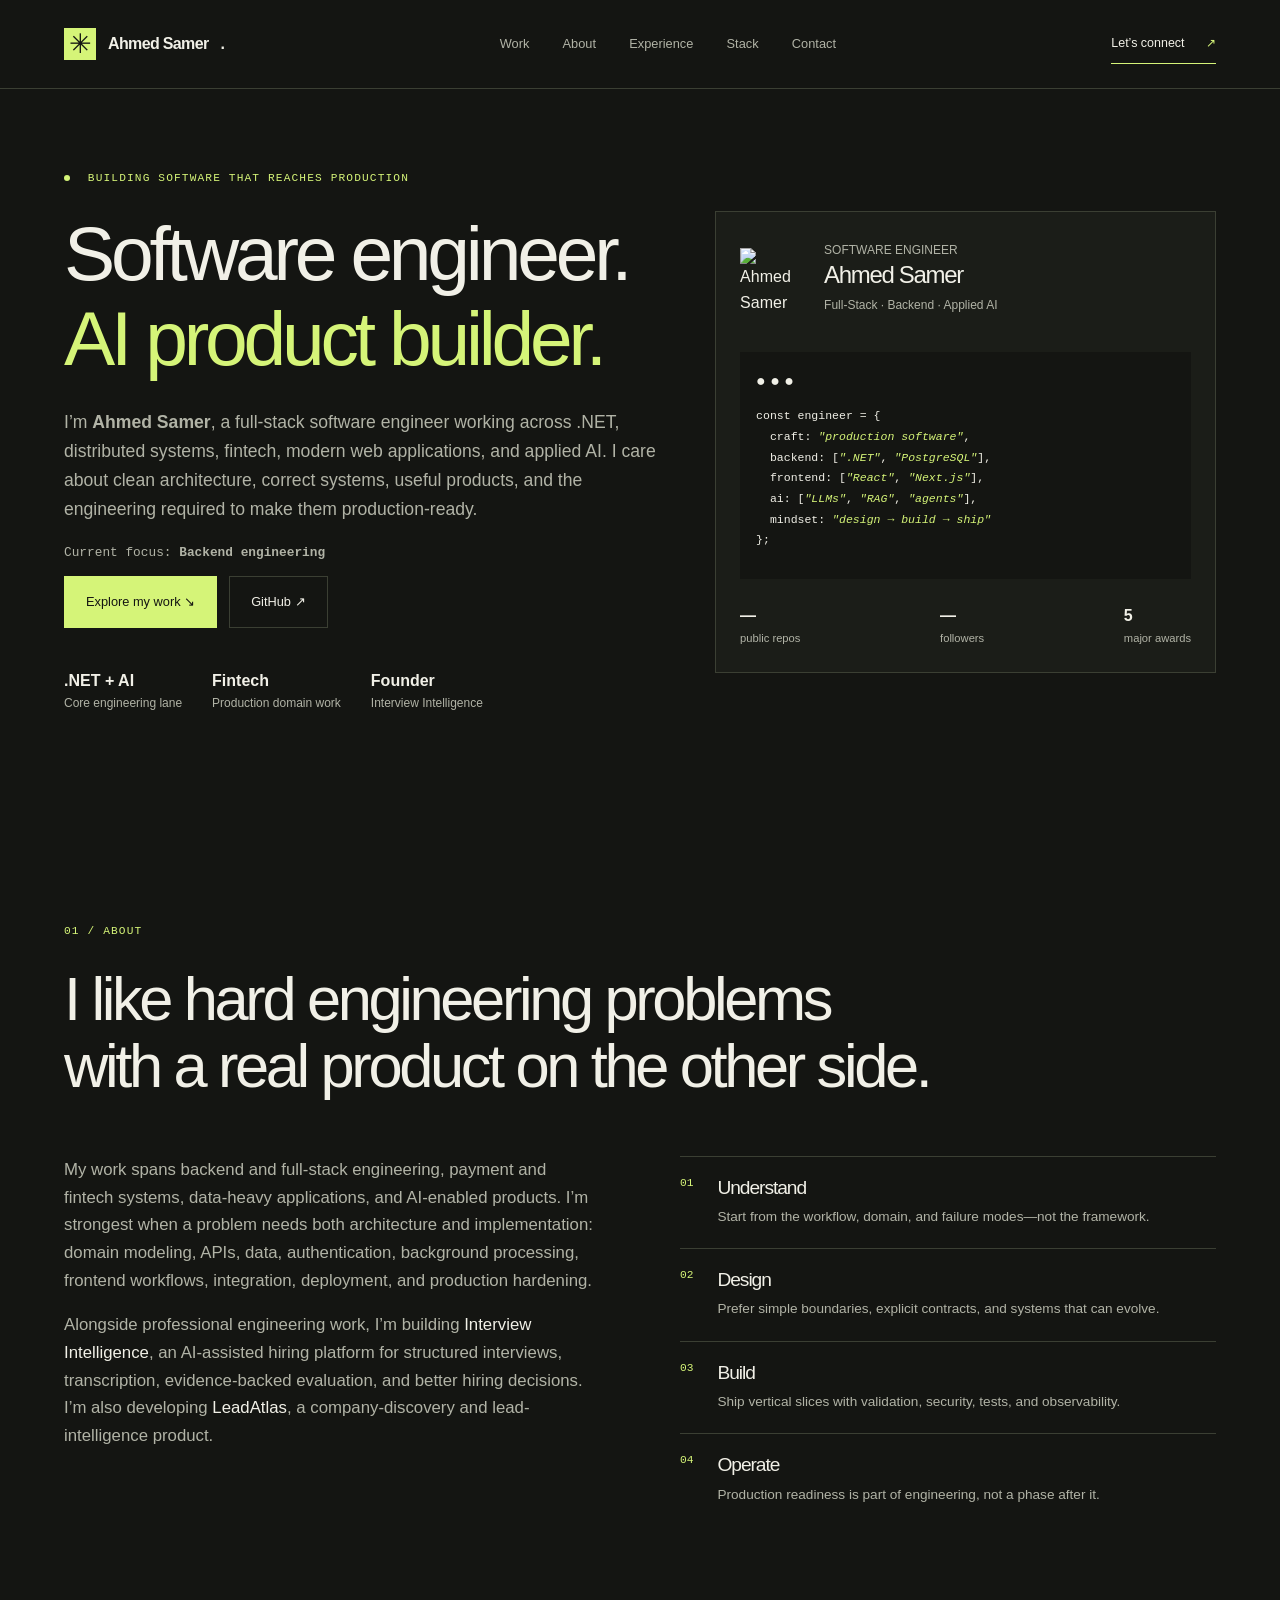
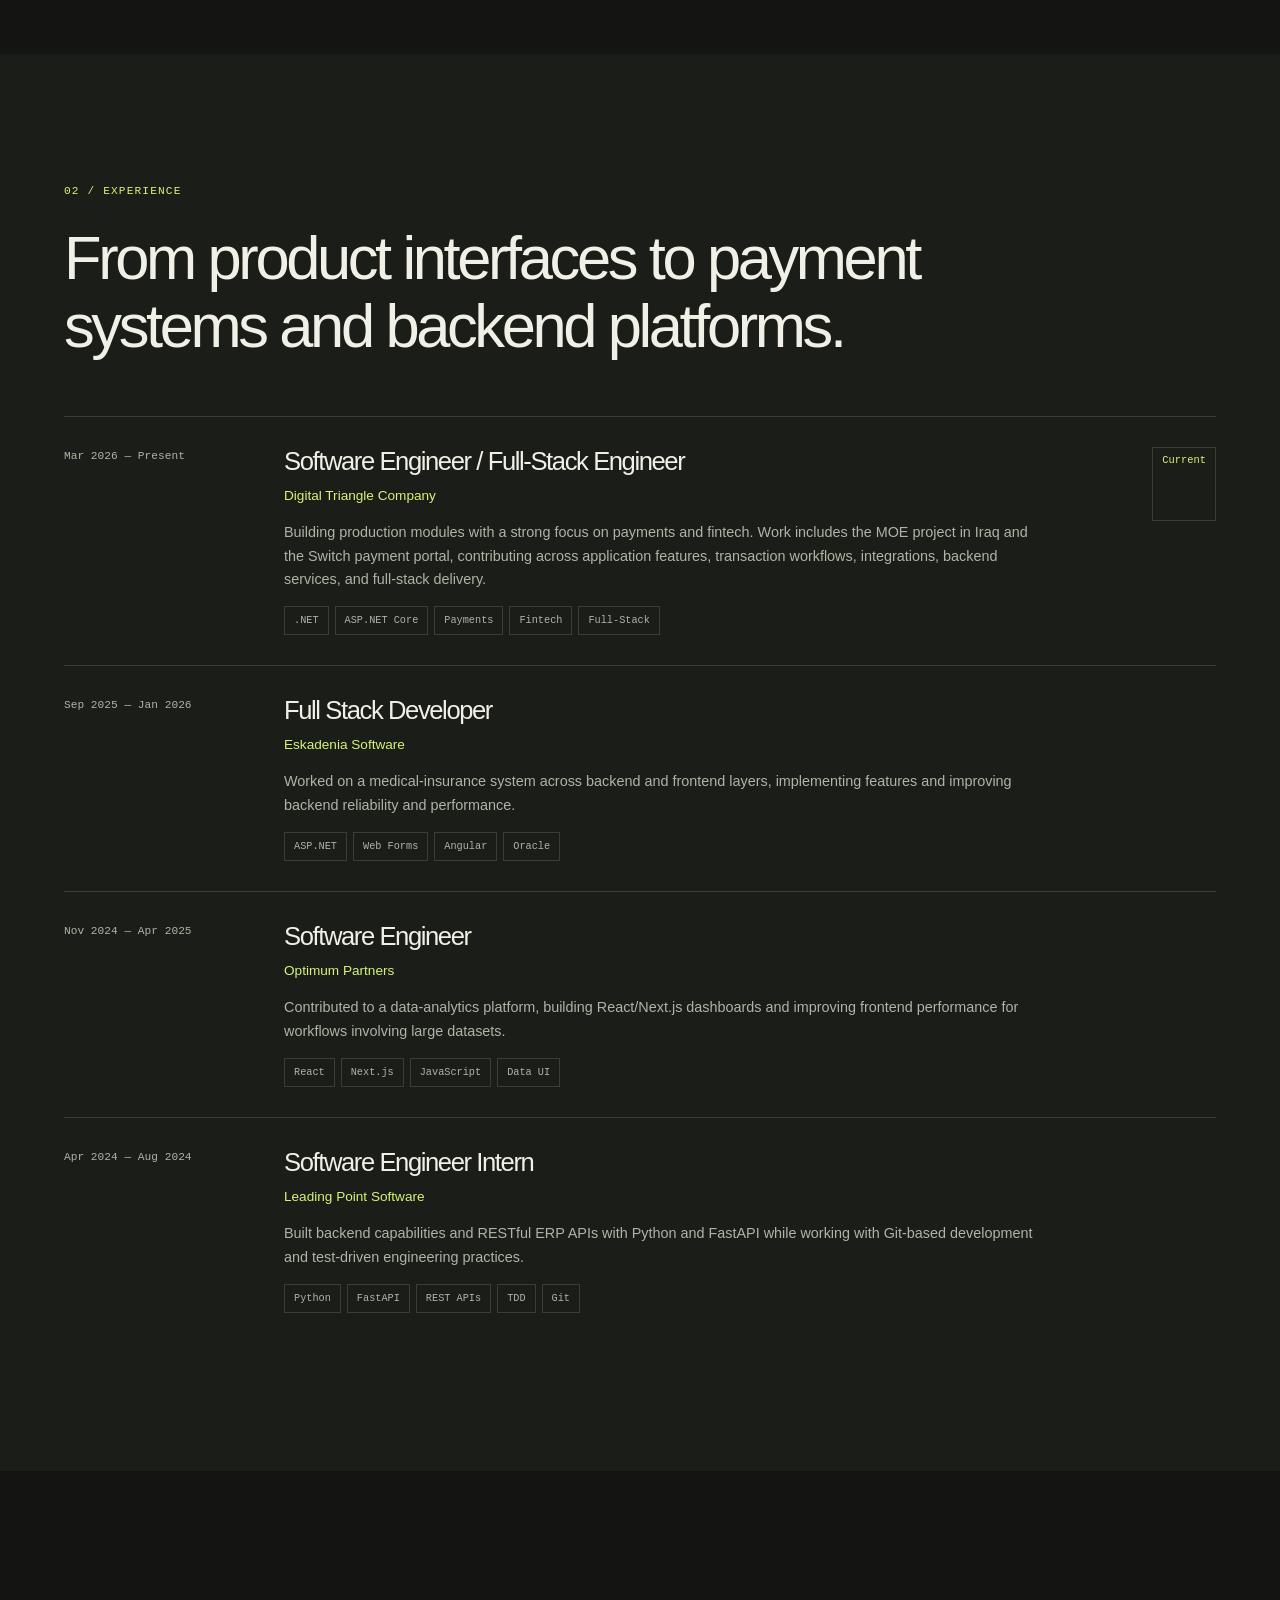
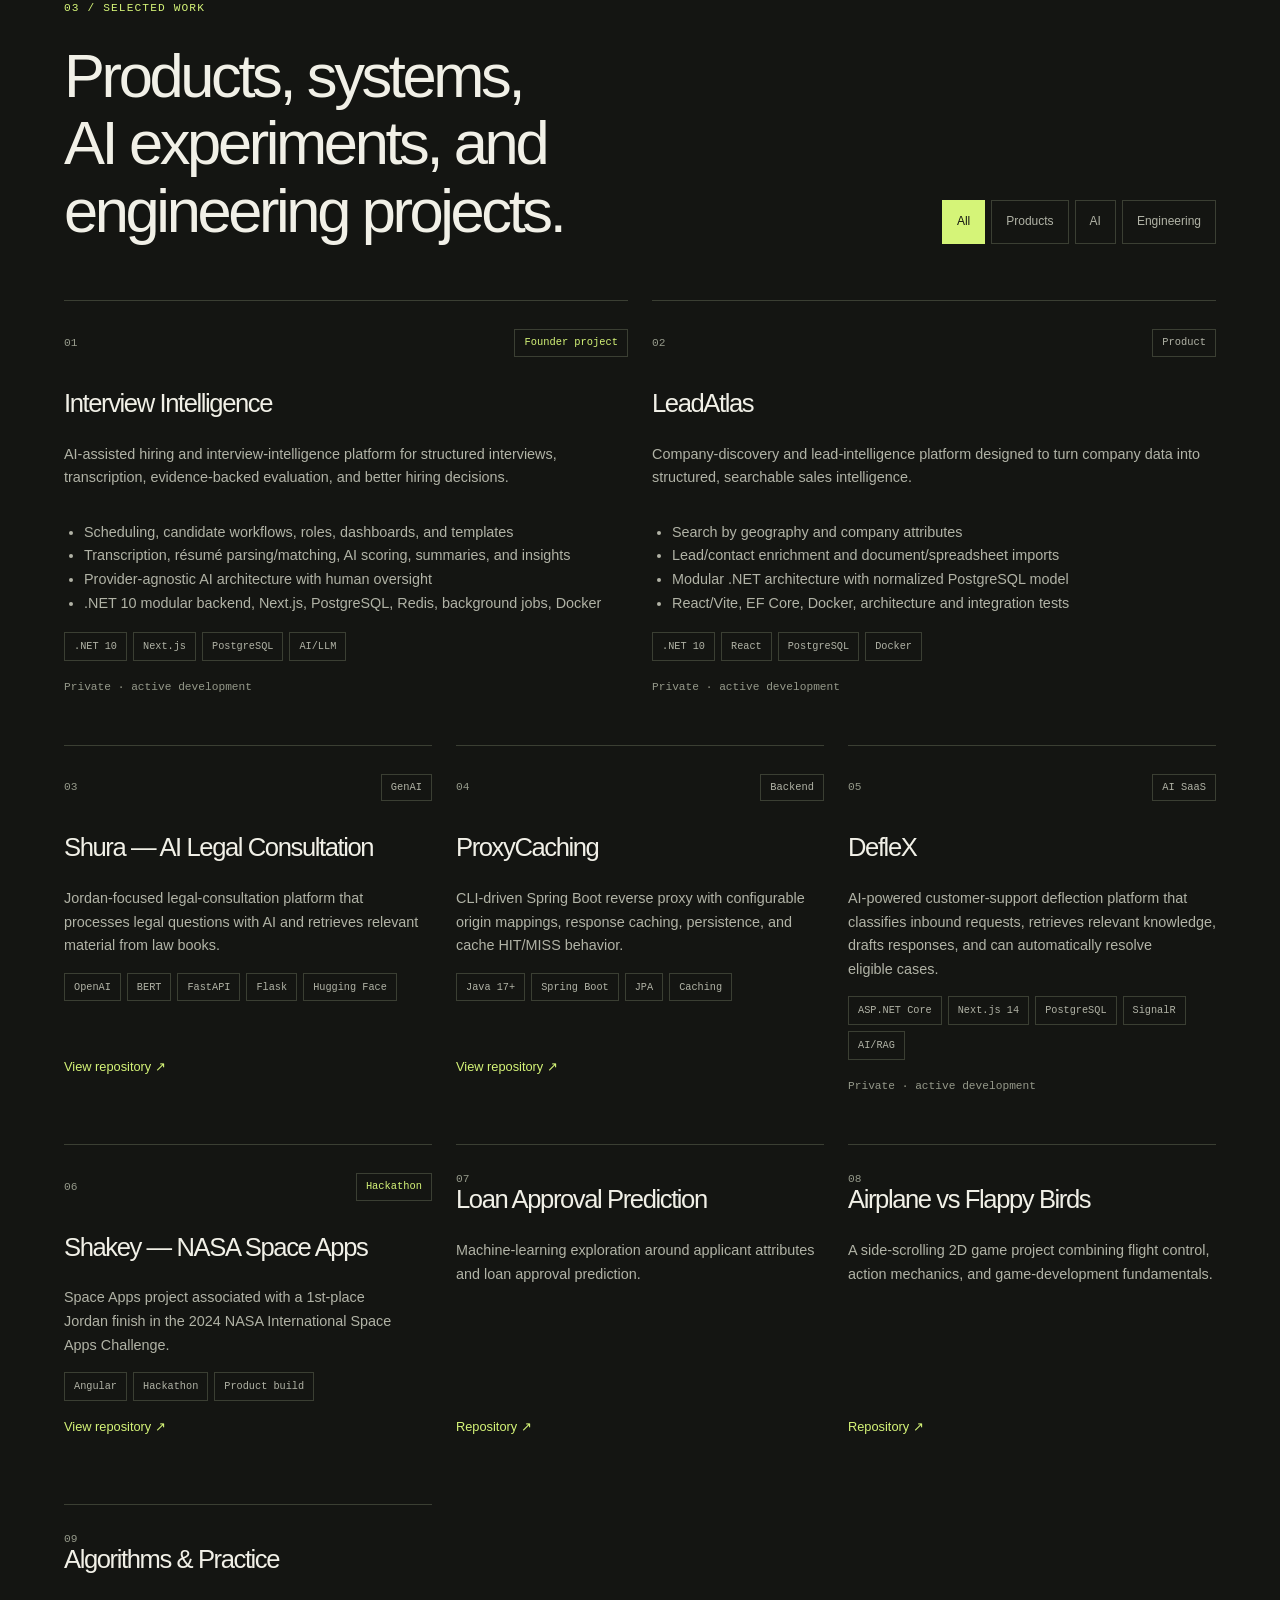
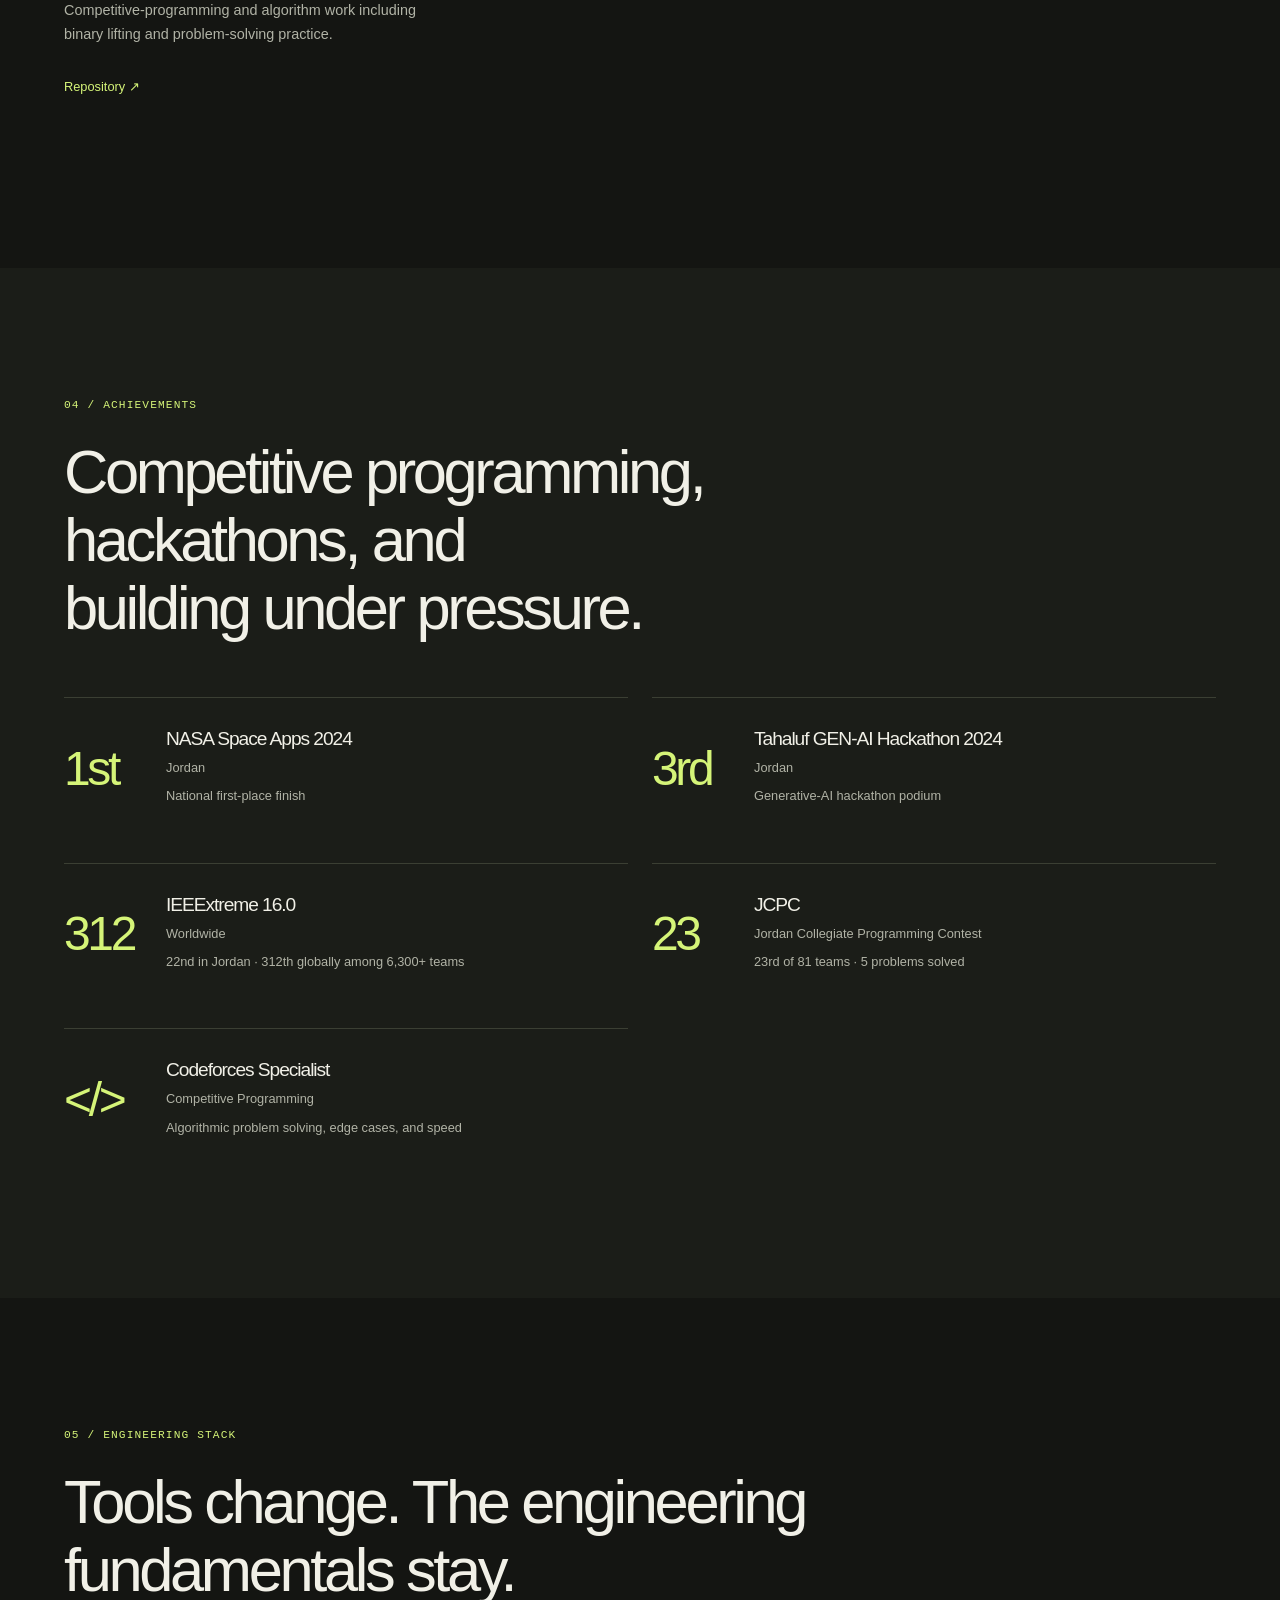
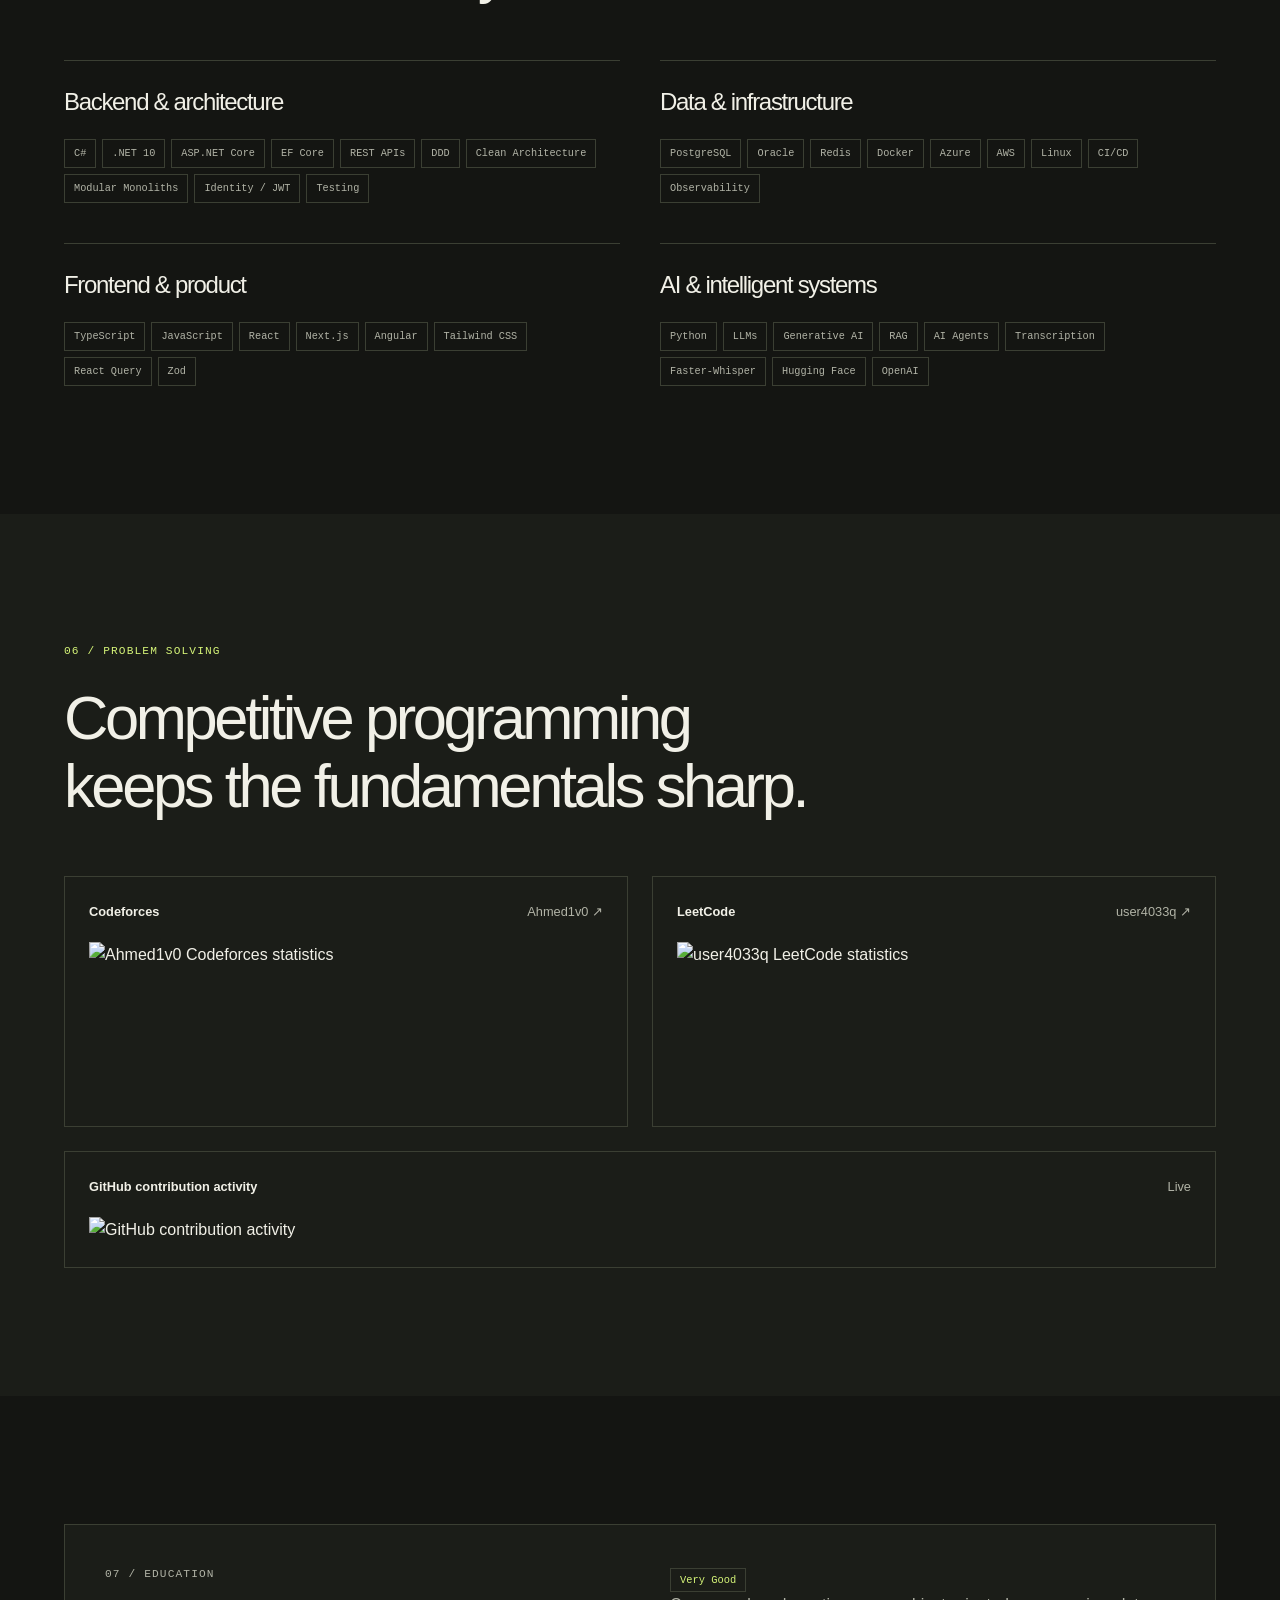
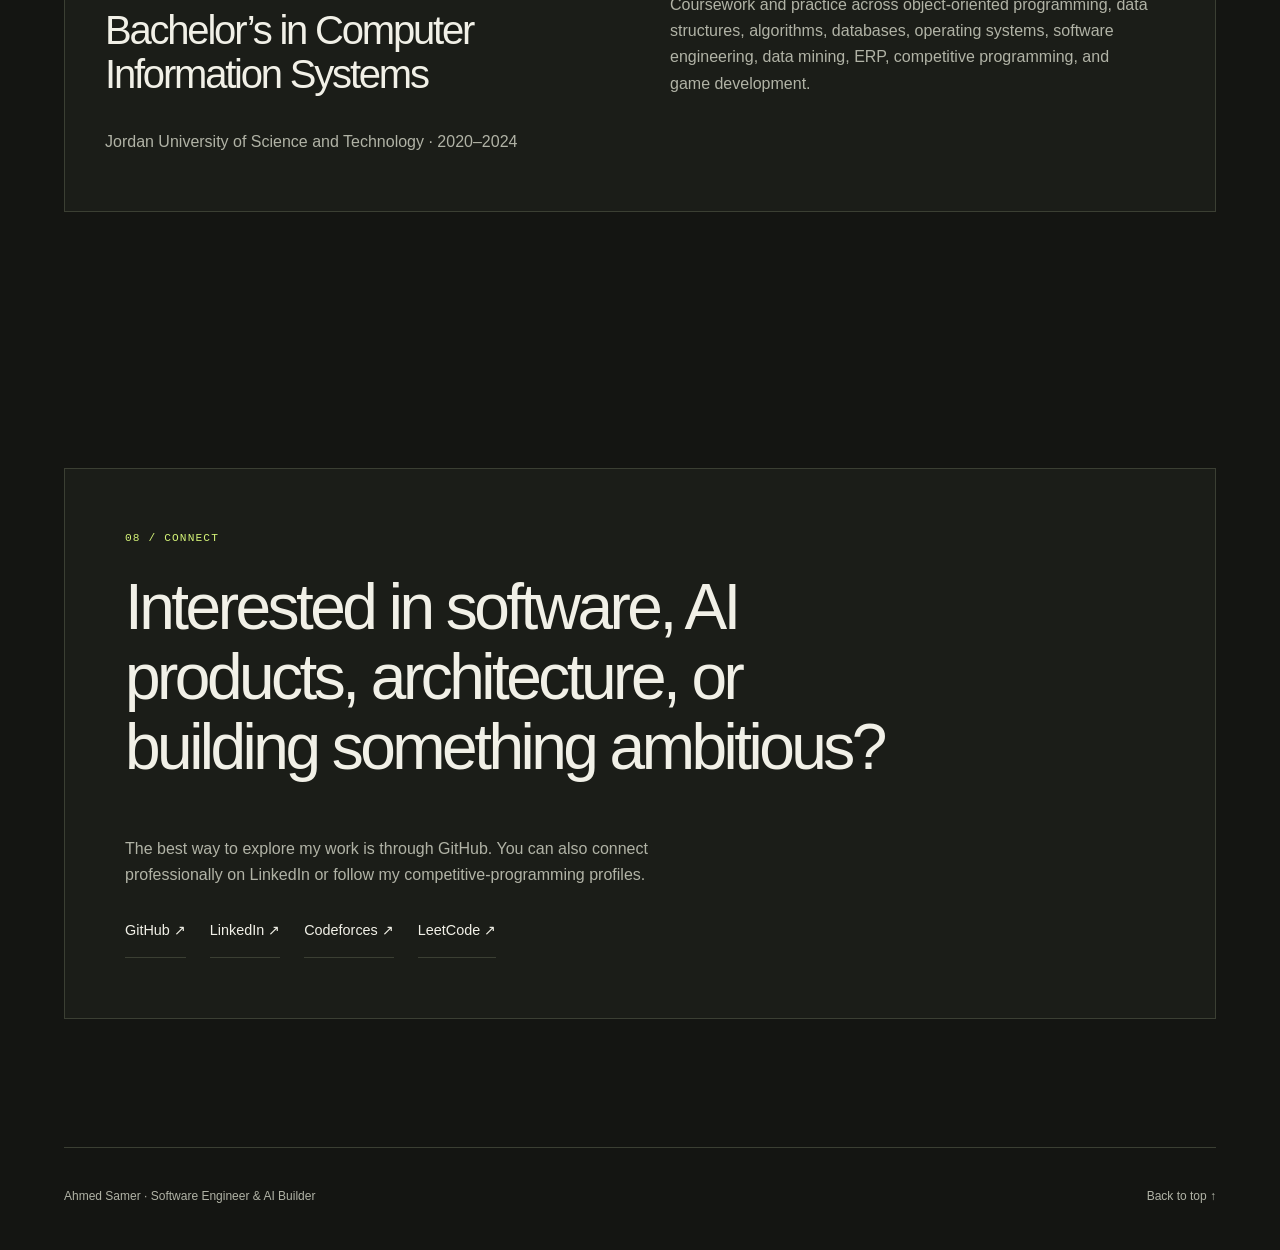
==== index.html @ 7ff6b673 "feat: establish studio design tokens and accessible navigation" ====
<!doctype html>
<html lang="en">
<head>
  <meta charset="utf-8">
  <meta name="viewport" content="width=device-width,initial-scale=1">
  <meta name="theme-color" content="#141512">
  <meta name="description" content="Ahmed Samer — Software Engineer, Full-Stack Engineer, AI builder, competitive programmer, and technical founder.">
  <meta property="og:title" content="Ahmed Samer — Software Engineer & AI Builder">
  <meta property="og:description" content="Software engineering, fintech, AI products, system design, and competitive programming.">
  <meta property="og:type" content="website">
  <title>Ahmed Samer — Software Engineer & AI Builder</title>
  <link rel="stylesheet" href="./styles.css">
</head>
<body>
  <a class="skip-link" href="#main">Skip to content</a>
  <header class="site-header" id="top">
    <nav class="shell nav" aria-label="Main navigation">
      <a class="brand" href="#top" aria-label="Ahmed Samer — home"><span class="brand-mark" aria-hidden="true">✳</span> Ahmed Samer<span aria-hidden="true">.</span></a>
      <button class="menu-toggle" type="button" aria-expanded="false" aria-controls="navigation">Menu +</button>
      <div class="navlinks" id="navigation">
        <a href="#projects">Work</a><a href="#about">About</a><a href="#experience">Experience</a><a href="#skills">Stack</a><a href="#contact">Contact</a>
      </div>
      <a class="nav-contact" href="https://www.linkedin.com/in/ahmed-samer-a5ab7620a" target="_blank" rel="noopener noreferrer">Let’s connect <span aria-hidden="true">↗</span></a>
    </nav>
    <div class="scroll-progress" aria-hidden="true"></div>
  </header>
  <main id="main" tabindex="-1">
    <section class="shell hero">
      <div class="reveal">
        <p class="eyebrow"><i></i> Building software that reaches production</p>
        <h1>Software engineer.<br><span>AI product builder.</span></h1>
        <p class="lead">I’m <b>Ahmed Samer</b>, a full-stack software engineer working across .NET, distributed systems, fintech, modern web applications, and applied AI. I care about clean architecture, correct systems, useful products, and the engineering required to make them production-ready.</p>
        <p class="focus">Current focus: <strong id="typed">Backend engineering</strong><em></em></p>
        <div class="actions"><a class="btn primary" href="#projects">Explore my work ↘</a><a class="btn" href="https://github.com/ahmed1v0" target="_blank" rel="noreferrer">GitHub ↗</a></div>
        <div class="quick"><div><b>.NET + AI</b><span>Core engineering lane</span></div><div><b>Fintech</b><span>Production domain work</span></div><div><b>Founder</b><span>Interview Intelligence</span></div></div>
      </div>
      <aside class="profile card reveal">
        <div class="profiletop"><img src="https://avatars.githubusercontent.com/u/97549170?v=4" alt="Ahmed Samer"><div><small>SOFTWARE ENGINEER</small><h2>Ahmed Samer</h2><p>Full-Stack · Backend · Applied AI</p></div></div>
        <div class="code"><div class="dots">● ● ●</div><pre><code><span>const</span> engineer = {
  craft: <i>"production software"</i>,
  backend: [<i>".NET"</i>, <i>"PostgreSQL"</i>],
  frontend: [<i>"React"</i>, <i>"Next.js"</i>],
  ai: [<i>"LLMs"</i>, <i>"RAG"</i>, <i>"agents"</i>],
  mindset: <i>"design → build → ship"</i>
};</code></pre></div>
        <div class="stats"><div><b id="repos">—</b><span>public repos</span></div><div><b id="followers">—</b><span>followers</span></div><div><b>5</b><span>major awards</span></div></div>
      </aside>
    </section>

    <section class="shell section" id="about">
      <div class="heading reveal"><p class="eyebrow">01 / About</p><h2>I like hard engineering problems with a real product on the other side.</h2></div>
      <div class="aboutgrid">
        <div class="copy reveal"><p>My work spans backend and full-stack engineering, payment and fintech systems, data-heavy applications, and AI-enabled products. I’m strongest when a problem needs both architecture and implementation: domain modeling, APIs, data, authentication, background processing, frontend workflows, integration, deployment, and production hardening.</p><p>Alongside professional engineering work, I’m building <b>Interview Intelligence</b>, an AI-assisted hiring platform for structured interviews, transcription, evidence-backed evaluation, and better hiring decisions. I’m also developing <b>LeadAtlas</b>, a company-discovery and lead-intelligence product.</p></div>
        <div class="principles reveal"><article><span>01</span><div><h3>Understand</h3><p>Start from the workflow, domain, and failure modes—not the framework.</p></div></article><article><span>02</span><div><h3>Design</h3><p>Prefer simple boundaries, explicit contracts, and systems that can evolve.</p></div></article><article><span>03</span><div><h3>Build</h3><p>Ship vertical slices with validation, security, tests, and observability.</p></div></article><article><span>04</span><div><h3>Operate</h3><p>Production readiness is part of engineering, not a phase after it.</p></div></article></div>
      </div>
    </section>

    <section class="tint section" id="experience"><div class="shell">
      <div class="heading reveal"><p class="eyebrow">02 / Experience</p><h2>From product interfaces to payment systems and backend platforms.</h2></div>
      <div class="timeline">
        <article class="job reveal"><time>Mar 2026 — Present</time><div class="marker"></div><div class="card"><div class="jobhead"><div><h3>Software Engineer / Full-Stack Engineer</h3><p>Digital Triangle Company</p></div><span class="badge accent">Current</span></div><p>Building production modules with a strong focus on payments and fintech. Work includes the MOE project in Iraq and the Switch payment portal, contributing across application features, transaction workflows, integrations, backend services, and full-stack delivery.</p><div class="chips"><span>.NET</span><span>ASP.NET Core</span><span>Payments</span><span>Fintech</span><span>Full-Stack</span></div></div></article>
        <article class="job reveal"><time>Sep 2025 — Jan 2026</time><div class="marker"></div><div class="card"><div class="jobhead"><div><h3>Full Stack Developer</h3><p>Eskadenia Software</p></div></div><p>Worked on a medical-insurance system across backend and frontend layers, implementing features and improving backend reliability and performance.</p><div class="chips"><span>ASP.NET</span><span>Web Forms</span><span>Angular</span><span>Oracle</span></div></div></article>
        <article class="job reveal"><time>Nov 2024 — Apr 2025</time><div class="marker"></div><div class="card"><div class="jobhead"><div><h3>Software Engineer</h3><p>Optimum Partners</p></div></div><p>Contributed to a data-analytics platform, building React/Next.js dashboards and improving frontend performance for workflows involving large datasets.</p><div class="chips"><span>React</span><span>Next.js</span><span>JavaScript</span><span>Data UI</span></div></div></article>
        <article class="job reveal"><time>Apr 2024 — Aug 2024</time><div class="marker"></div><div class="card"><div class="jobhead"><div><h3>Software Engineer Intern</h3><p>Leading Point Software</p></div></div><p>Built backend capabilities and RESTful ERP APIs with Python and FastAPI while working with Git-based development and test-driven engineering practices.</p><div class="chips"><span>Python</span><span>FastAPI</span><span>REST APIs</span><span>TDD</span><span>Git</span></div></div></article>
      </div>
    </div></section>

    <section class="shell section" id="projects">
      <div class="heading split reveal"><div><p class="eyebrow">03 / Selected work</p><h2>Products, systems, AI experiments, and engineering projects.</h2></div><div class="filters" role="group" aria-label="Filter projects"><button class="active" data-filter="all">All</button><button data-filter="product">Products</button><button data-filter="ai">AI</button><button data-filter="engineering">Engineering</button></div></div>
      <p id="filter-status" class="sr-only" role="status" aria-live="polite">9 projects shown</p><div class="projects" id="project-list">
        <article class="project featured reveal" data-category="product ai engineering"><div class="top"><span>01</span><b class="badge accent">Founder project</b></div><h3>Interview Intelligence</h3><p>AI-assisted hiring and interview-intelligence platform for structured interviews, transcription, evidence-backed evaluation, and better hiring decisions.</p><ul><li>Scheduling, candidate workflows, roles, dashboards, and templates</li><li>Transcription, résumé parsing/matching, AI scoring, summaries, and insights</li><li>Provider-agnostic AI architecture with human oversight</li><li>.NET 10 modular backend, Next.js, PostgreSQL, Redis, background jobs, Docker</li></ul><div class="chips"><span>.NET 10</span><span>Next.js</span><span>PostgreSQL</span><span>AI/LLM</span></div><small>Private · active development</small></article>
        <article class="project featured reveal" data-category="product engineering"><div class="top"><span>02</span><b class="badge">Product</b></div><h3>LeadAtlas</h3><p>Company-discovery and lead-intelligence platform designed to turn company data into structured, searchable sales intelligence.</p><ul><li>Search by geography and company attributes</li><li>Lead/contact enrichment and document/spreadsheet imports</li><li>Modular .NET architecture with normalized PostgreSQL model</li><li>React/Vite, EF Core, Docker, architecture and integration tests</li></ul><div class="chips"><span>.NET 10</span><span>React</span><span>PostgreSQL</span><span>Docker</span></div><small>Private · active development</small></article>
        <article class="project reveal" data-category="ai product"><div class="top"><span>03</span><b class="badge">GenAI</b></div><h3>Shura — AI Legal Consultation</h3><p>Jordan-focused legal-consultation platform that processes legal questions with AI and retrieves relevant material from law books.</p><div class="chips"><span>OpenAI</span><span>BERT</span><span>FastAPI</span><span>Flask</span><span>Hugging Face</span></div><a href="https://github.com/ahmed1v0/Gen-Ai-Project" target="_blank" rel="noreferrer">View repository ↗</a></article>
        <article class="project reveal" data-category="engineering"><div class="top"><span>04</span><b class="badge">Backend</b></div><h3>ProxyCaching</h3><p>CLI-driven Spring Boot reverse proxy with configurable origin mappings, response caching, persistence, and cache HIT/MISS behavior.</p><div class="chips"><span>Java 17+</span><span>Spring Boot</span><span>JPA</span><span>Caching</span></div><a href="https://github.com/ahmed1v0/proxycache" target="_blank" rel="noreferrer">View repository ↗</a></article>
        <article class="project reveal" data-category="ai product engineering"><div class="top"><span>05</span><b class="badge">AI SaaS</b></div><h3>DefleX</h3><p>AI-powered customer-support deflection platform that classifies inbound requests, retrieves relevant knowledge, drafts responses, and can automatically resolve eligible cases.</p><div class="chips"><span>ASP.NET Core</span><span>Next.js 14</span><span>PostgreSQL</span><span>SignalR</span><span>AI/RAG</span></div><small>Private · active development</small></article>
        <article class="project reveal" data-category="product engineering"><div class="top"><span>06</span><b class="badge gold">Hackathon</b></div><h3>Shakey — NASA Space Apps</h3><p>Space Apps project associated with a 1st-place Jordan finish in the 2024 NASA International Space Apps Challenge.</p><div class="chips"><span>Angular</span><span>Hackathon</span><span>Product build</span></div><a href="https://github.com/ahmed1v0/NasaProject" target="_blank" rel="noreferrer">View repository ↗</a></article>
        <article class="project small reveal" data-category="ai"><span>07</span><h3>Loan Approval Prediction</h3><p>Machine-learning exploration around applicant attributes and loan approval prediction.</p><a href="https://github.com/ahmed1v0/Loan-Approval-Prediction-System" target="_blank" rel="noreferrer">Repository ↗</a></article>
        <article class="project small reveal" data-category="engineering"><span>08</span><h3>Airplane vs Flappy Birds</h3><p>A side-scrolling 2D game project combining flight control, action mechanics, and game-development fundamentals.</p><a href="https://github.com/ahmed1v0/Airplane-vs-FlappyBirds" target="_blank" rel="noreferrer">Repository ↗</a></article>
        <article class="project small reveal" data-category="engineering"><span>09</span><h3>Algorithms & Practice</h3><p>Competitive-programming and algorithm work including binary lifting and problem-solving practice.</p><a href="https://github.com/ahmed1v0/BinaryLifting" target="_blank" rel="noreferrer">Repository ↗</a></article>
      </div>
    </section>

    <section class="tint section" id="achievements"><div class="shell">
      <div class="heading reveal"><p class="eyebrow">04 / Achievements</p><h2>Competitive programming, hackathons, and building under pressure.</h2></div>
      <div class="awards"><article class="reveal"><b>1st</b><div><h3>NASA Space Apps 2024</h3><p>Jordan</p><span>National first-place finish</span></div></article><article class="reveal"><b>3rd</b><div><h3>Tahaluf GEN-AI Hackathon 2024</h3><p>Jordan</p><span>Generative-AI hackathon podium</span></div></article><article class="reveal"><b>312</b><div><h3>IEEExtreme 16.0</h3><p>Worldwide</p><span>22nd in Jordan · 312th globally among 6,300+ teams</span></div></article><article class="reveal"><b>23</b><div><h3>JCPC</h3><p>Jordan Collegiate Programming Contest</p><span>23rd of 81 teams · 5 problems solved</span></div></article><article class="reveal wide"><b>&lt;/&gt;</b><div><h3>Codeforces Specialist</h3><p>Competitive Programming</p><span>Algorithmic problem solving, edge cases, and speed</span></div></article></div>
    </div></section>

    <section class="shell section" id="skills">
      <div class="heading reveal"><p class="eyebrow">05 / Engineering stack</p><h2>Tools change. The engineering fundamentals stay.</h2></div>
      <div class="skillgrid">
        <article class="reveal"><h3>Backend & architecture</h3><div class="chips"><span>C#</span><span>.NET 10</span><span>ASP.NET Core</span><span>EF Core</span><span>REST APIs</span><span>DDD</span><span>Clean Architecture</span><span>Modular Monoliths</span><span>Identity / JWT</span><span>Testing</span></div></article>
        <article class="reveal"><h3>Data & infrastructure</h3><div class="chips"><span>PostgreSQL</span><span>Oracle</span><span>Redis</span><span>Docker</span><span>Azure</span><span>AWS</span><span>Linux</span><span>CI/CD</span><span>Observability</span></div></article>
        <article class="reveal"><h3>Frontend & product</h3><div class="chips"><span>TypeScript</span><span>JavaScript</span><span>React</span><span>Next.js</span><span>Angular</span><span>Tailwind CSS</span><span>React Query</span><span>Zod</span></div></article>
        <article class="reveal"><h3>AI & intelligent systems</h3><div class="chips"><span>Python</span><span>LLMs</span><span>Generative AI</span><span>RAG</span><span>AI Agents</span><span>Transcription</span><span>Faster-Whisper</span><span>Hugging Face</span><span>OpenAI</span></div></article>
      </div>
    </section>

    <section class="tint section"><div class="shell">
      <div class="heading reveal"><p class="eyebrow">06 / Problem solving</p><h2>Competitive programming keeps the fundamentals sharp.</h2></div>
      <div class="cpgrid reveal"><a class="card cp" href="https://codeforces.com/profile/Ahmed1v0" target="_blank" rel="noreferrer"><div><b>Codeforces</b><span>Ahmed1v0 ↗</span></div><img src="https://codeforces-stats-vlx.vercel.app/api/card?username=Ahmed1v0&theme=dark" alt="Ahmed1v0 Codeforces statistics"></a><a class="card cp" href="https://leetcode.com/u/user4033q/" target="_blank" rel="noreferrer"><div><b>LeetCode</b><span>user4033q ↗</span></div><img src="https://leetcard.jacoblin.cool/user4033q?theme=dark&font=JetBrains%20Mono&ext=heatmap" alt="user4033q LeetCode statistics"></a></div>
      <div class="card activity reveal"><div><b>GitHub contribution activity</b><span>Live</span></div><img src="https://github-readme-activity-graph.vercel.app/graph?username=ahmed1v0&bg_color=0b0d12&color=a78bfa&line=22d3ee&point=f8fafc&area=true&area_color=7c3aed&hide_border=true&custom_title=Contribution%20Activity" alt="GitHub contribution activity"></div>
    </div></section>

    <section class="shell section"><div class="education card reveal"><div><p class="eyebrow">07 / Education</p><h2>Bachelor’s in Computer Information Systems</h2><p>Jordan University of Science and Technology · 2020–2024</p></div><div><span class="badge accent">Very Good</span><p>Coursework and practice across object-oriented programming, data structures, algorithms, databases, operating systems, software engineering, data mining, ERP, competitive programming, and game development.</p></div></div></section>

    <section class="section" id="contact"><div class="shell contact card reveal"><p class="eyebrow">08 / Connect</p><h2>Interested in software, AI products, architecture, or building something ambitious?</h2><p>The best way to explore my work is through GitHub. You can also connect professionally on LinkedIn or follow my competitive-programming profiles.</p><div class="links"><a href="https://github.com/ahmed1v0" target="_blank" rel="noreferrer">GitHub ↗</a><a href="https://www.linkedin.com/in/ahmed-samer-a5ab7620a" target="_blank" rel="noreferrer">LinkedIn ↗</a><a href="https://codeforces.com/profile/Ahmed1v0" target="_blank" rel="noreferrer">Codeforces ↗</a><a href="https://leetcode.com/u/user4033q/" target="_blank" rel="noreferrer">LeetCode ↗</a></div></div></section>
  </main>

  <footer class="shell"><span>Ahmed Samer · Software Engineer & AI Builder</span><a href="#top">Back to top ↑</a></footer>
  <script src="./script.js" defer></script>
</body>
</html>
---- styles.css ----
:root {
  color-scheme: dark;
  --bg: #141512;
  --surface: #1b1d18;
  --surface-raised: #24271f;
  --text: #f1f0e7;
  --muted: #b1b3a6;
  --sub: #95998a;
  --line: #3b3f33;
  --accent: #d5f478;
  --purple: #c3b5e6;
  --cyan: #b6d8d0;
  --mono: "Cascadia Code", "SFMono-Regular", Consolas, monospace;
  --sans: "Segoe UI", Arial, sans-serif;
  --shell: 1360px;
  --gutter: clamp(22px, 5vw, 80px);
  --space-section: clamp(80px, 10vw, 144px);
  --ease: cubic-bezier(.22, 1, .36, 1);
}
* { box-sizing: border-box; }
html { scroll-behavior: smooth; scroll-padding-top: 110px; }
body { margin: 0; background: var(--bg); color: var(--text); font-family: var(--sans); line-height: 1.65; -webkit-font-smoothing: antialiased; }
a { color: inherit; text-decoration: none; }
button { font: inherit; }
a, button, summary { -webkit-tap-highlight-color: transparent; }
button, summary { cursor: pointer; }
button { color: inherit; }
img, svg { display: block; max-width: 100%; }
img { height: auto; }
::selection { color: var(--bg); background: var(--accent); }
:focus-visible { outline: 2px solid var(--accent); outline-offset: 6px; }
[hidden], .hidden { display: none !important; }
h1, h2, h3, p { margin-top: 0; }
h1, h2, h3 { font-weight: 500; line-height: 1.1; letter-spacing: -.055em; text-wrap: balance; }
p { text-wrap: pretty; }
.shell { width: min(calc(100% - var(--gutter) * 2), var(--shell)); margin-inline: auto; }
.section { padding-block: var(--space-section); }
.tint { background: var(--surface); }
.eyebrow, .mono { font-family: var(--mono); font-size: .7rem; font-weight: 400; letter-spacing: .1em; text-transform: uppercase; }
.eyebrow { color: var(--accent); margin-bottom: 24px; }
.eyebrow i, .status-dot { display: inline-block; width: 6px; height: 6px; border-radius: 50%; background: var(--accent); margin-right: 10px; }
.sr-only { position: absolute; width: 1px; height: 1px; padding: 0; margin: -1px; overflow: hidden; clip-path: inset(50%); white-space: nowrap; border: 0; }
.skip-link { position: fixed; top: 12px; left: 16px; z-index: 100; padding: 12px 20px; color: var(--bg); background: var(--accent); transform: translateY(-150%); }
.skip-link:focus { transform: none; }
.site-header { position: sticky; top: 0; z-index: 50; background: var(--bg); border-bottom: 1px solid var(--line); }
.nav { min-height: 88px; display: flex; align-items: center; justify-content: space-between; gap: 28px; }
.brand { display: inline-flex; gap: 12px; align-items: center; font-size: 1rem; font-weight: 600; letter-spacing: -.04em; white-space: nowrap; }
.brand-mark { display: grid; place-items: center; background: var(--accent); color: var(--bg); width: 32px; height: 32px; font-size: 27px; font-weight: 400; line-height: 1; }
.navlinks { display: flex; align-items: center; gap: clamp(18px, 2.6vw, 40px); }
.navlinks a { color: var(--muted); font-size: .8rem; position: relative; padding-block: 12px; }
.navlinks a::after { content: ""; position: absolute; bottom: 4px; left: 0; width: 100%; height: 2px; background: var(--accent); transform: scaleX(0); transform-origin: left; transition: transform .25s var(--ease); }
.navlinks a:hover, .navlinks a[aria-current] { color: var(--text); }
.navlinks a:hover::after, .navlinks a[aria-current]::after { transform: scaleX(1); }
.nav-contact { font-size: .78rem; border-bottom: 1px solid var(--accent); padding: 9px 0; white-space: nowrap; }
.nav-contact span { color: var(--accent); margin-left: 18px; }
.menu-toggle { display: none; border: 1px solid var(--line); background: transparent; padding: 10px 14px; min-height: 44px; }
.scroll-progress { position: absolute; height: 2px; background: var(--accent); bottom: -1px; left: 0; width: 100%; transform: scaleX(0); transform-origin: left; }
.actions { display: flex; flex-wrap: wrap; align-items: center; gap: 12px; }
.btn { display: inline-flex; justify-content: space-between; align-items: center; gap: 30px; min-height: 52px; padding: 12px 21px; border: 1px solid var(--line); font-size: .8rem; font-weight: 500; transition: background .2s, color .2s, border-color .2s; }
.btn:hover { background: var(--surface-raised); border-color: var(--muted); }
.btn.primary { background: var(--accent); border-color: var(--accent); color: var(--bg); }
.btn.primary:hover { background: #e3ffa1; border-color: #e3ffa1; }
.text-link { display: inline-flex; align-items: center; gap: 14px; min-height: 44px; font-size: .8rem; border-bottom: 1px solid var(--line); }
.text-link:hover { color: var(--accent); border-color: var(--accent); }
.heading { max-width: 900px; margin-bottom: 56px; }
.heading h2 { font-size: clamp(2.5rem, 4.8vw, 4.5rem); margin: 0; }
.heading.split { display: flex; max-width: none; align-items: end; justify-content: space-between; gap: 40px; }
.heading.split > div:first-child { max-width: 800px; }
.card { border: 1px solid var(--line); background: var(--surface); }
.chips { display: flex; flex-wrap: wrap; gap: 6px; }
.chips span { color: var(--muted); font-family: var(--mono); font-size: .64rem; border: 1px solid var(--line); padding: 5px 9px; }
.badge { color: var(--muted); font: .65rem/1.5 var(--mono); border: 1px solid var(--line); padding: 5px 9px; }
.badge.accent, .badge.gold { color: var(--accent); }
/* Existing sections stay usable while the editorial treatments are introduced. */
.hero { display: grid; grid-template-columns: 1.2fr 1fr; gap: 50px; align-items: center; padding-block: 80px; }
.hero h1 { font-size: clamp(3rem, 6vw, 6rem); margin-bottom: 28px; }
.hero h1 span { color: var(--accent); }
.lead { color: var(--muted); font-size: 1.1rem; }
.focus { color: var(--muted); font-family: var(--mono); font-size: .8rem; }
.quick { display: flex; gap: 30px; margin-top: 40px; }
.quick span { display: block; color: var(--muted); font-size: .75rem; }
.profile { padding: 24px; }
.profiletop { display: flex; gap: 20px; align-items: center; }
.profiletop img { width: 64px; }
.profiletop h2 { margin-bottom: 8px; }
.profiletop small, .profiletop p { color: var(--muted); font-size: .75rem; }
.code { margin-block: 24px; padding: 16px; background: var(--bg); overflow: auto; }
.code pre { font: .72rem/1.8 var(--mono); }
.code i { color: var(--accent); }
.stats { display: flex; justify-content: space-between; }
.stats span { display: block; color: var(--muted); font-size: .7rem; }
.aboutgrid { display: grid; grid-template-columns: 1fr 1fr; gap: 80px; }
.copy { color: var(--muted); font-size: 1.05rem; }
.copy b { color: var(--text); font-weight: 500; }
.principles article { display: flex; gap: 24px; padding: 20px 0; border-top: 1px solid var(--line); }
.principles article > span { color: var(--accent); font: .7rem var(--mono); }
.principles h3 { font-size: 1.2rem; margin-bottom: 8px; }
.principles p { font-size: .85rem; color: var(--muted); margin: 0; }
.job { display: grid; grid-template-columns: 180px 1fr; gap: 40px; padding: 30px 0; border-top: 1px solid var(--line); }
.job time { font: .7rem/1.7 var(--mono); color: var(--muted); }
.job .marker { display: none; }
.job .card { background: transparent; border: 0; }
.jobhead { display: flex; justify-content: space-between; gap: 20px; }
.job h3 { font-size: 1.6rem; margin-bottom: 10px; }
.jobhead p { color: var(--accent); font-size: .85rem; }
.job > .card > p { color: var(--muted); font-size: .9rem; max-width: 760px; }
.filters { display: flex; flex-wrap: wrap; gap: 6px; }
.filters button { padding: 9px 14px; min-height: 44px; font-size: .75rem; border: 1px solid var(--line); background: transparent; color: var(--muted); }
.filters button:hover { border-color: var(--accent); }
.filters button[aria-pressed="true"] { color: var(--bg); background: var(--accent); border-color: var(--accent); }
.projects { display: grid; grid-template-columns: repeat(6, 1fr); gap: 24px; }
.project { grid-column: span 2; border-top: 1px solid var(--line); padding: 28px 0; display: flex; flex-direction: column; min-width: 0; }
.project.featured { grid-column: span 3; }
.project .top { display: flex; justify-content: space-between; align-items: center; margin-bottom: 32px; }
.project .top > span, .project.small > span { color: var(--sub); font: .7rem var(--mono); }
.project h3 { font-size: 1.6rem; }
.project p, .project li { font-size: .9rem; color: var(--muted); }
.project ul { padding-left: 20px; }
.project small { color: var(--sub); font: .7rem var(--mono); margin-top: 20px; }
.project a { color: var(--accent); font-size: .8rem; padding-block: 15px; margin-top: auto; }
.awards { display: grid; grid-template-columns: 1fr 1fr; gap: 24px; }
.awards article { display: flex; align-items: center; gap: 32px; padding: 30px 0; border-top: 1px solid var(--line); }
.awards article > b { color: var(--accent); min-width: 70px; font-size: 3rem; font-weight: 400; letter-spacing: -.07em; }
.awards h3 { margin-bottom: 8px; font-size: 1.2rem; }
.awards p, .awards span { color: var(--muted); font-size: .8rem; margin-bottom: 4px; }
.skillgrid { display: grid; grid-template-columns: 1fr 1fr; gap: 40px; }
.skillgrid article { border-top: 1px solid var(--line); padding-top: 28px; }
.skillgrid h3 { font-size: 1.5rem; }
.cpgrid { display: grid; grid-template-columns: 1fr 1fr; gap: 24px; }
.cp { padding: 24px; }
.cp > div, .activity > div { display: flex; justify-content: space-between; gap: 15px; font-size: .8rem; margin-bottom: 20px; }
.cp span, .activity span { color: var(--muted); }
.cp img { width: 100%; min-height: 160px; object-fit: contain; }
.activity { padding: 24px; margin-top: 24px; }
.activity img { width: 100%; }
.education { display: grid; grid-template-columns: 1fr 1fr; gap: 60px; padding: 40px; }
.education h2 { font-size: 2.5rem; }
.education p { color: var(--muted); }
.contact { padding: 60px; }
.contact h2 { font-size: clamp(2.5rem, 5vw, 5rem); }
.contact > p:not(.eyebrow) { max-width: 600px; color: var(--muted); }
.links { display: flex; flex-wrap: wrap; gap: 24px; }
.links a { padding-block: 14px; border-bottom: 1px solid var(--line); font-size: .9rem; }
.links a:hover { color: var(--accent); }
footer { min-height: 100px; display: flex; justify-content: space-between; align-items: center; gap: 24px; border-top: 1px solid var(--line); color: var(--muted); font-size: .75rem; }
/* Content is visible by default, including when JavaScript is unavailable. */
.reveal { opacity: 1; }
@media (max-width: 1000px) {
  .nav { gap: 16px; }
  .navlinks { gap: 18px; }
  .nav-contact { display: none; }
  .hero { gap: 30px; }
  .aboutgrid { gap: 40px; }
  .heading.split { display: block; }
  .filters { margin-top: 28px; }
  .project { grid-column: span 3; }
}
@media (max-width: 760px) {
  html { scroll-padding-top: 90px; }
  .nav { min-height: 72px; flex-wrap: wrap; }
  .navlinks { width: 100%; flex-wrap: wrap; padding-bottom: 18px; }
  .nav-ready .menu-toggle { display: block; }
  .nav-ready .navlinks { display: none; }
  .nav-ready .navlinks.is-open { display: flex; }
  .hero, .aboutgrid, .skillgrid, .cpgrid, .education { grid-template-columns: 1fr; }
  .hero { padding-block: 50px; }
  .hero h1 { font-size: clamp(3rem, 12vw, 5.5rem); }
  .quick { flex-wrap: wrap; }
  .job { grid-template-columns: 1fr; gap: 14px; }
  .jobhead { flex-wrap: wrap; }
  .projects, .awards { grid-template-columns: 1fr; }
  .project, .project.featured { grid-column: auto; }
  .contact, .education { padding: 28px; }
  footer { align-items: flex-start; flex-direction: column; justify-content: center; padding-block: 24px; gap: 8px; }
}
@media (prefers-reduced-motion: reduce) {
  html { scroll-behavior: auto; }
  *, *::before, *::after { animation: none !important; transition: none !important; }
}
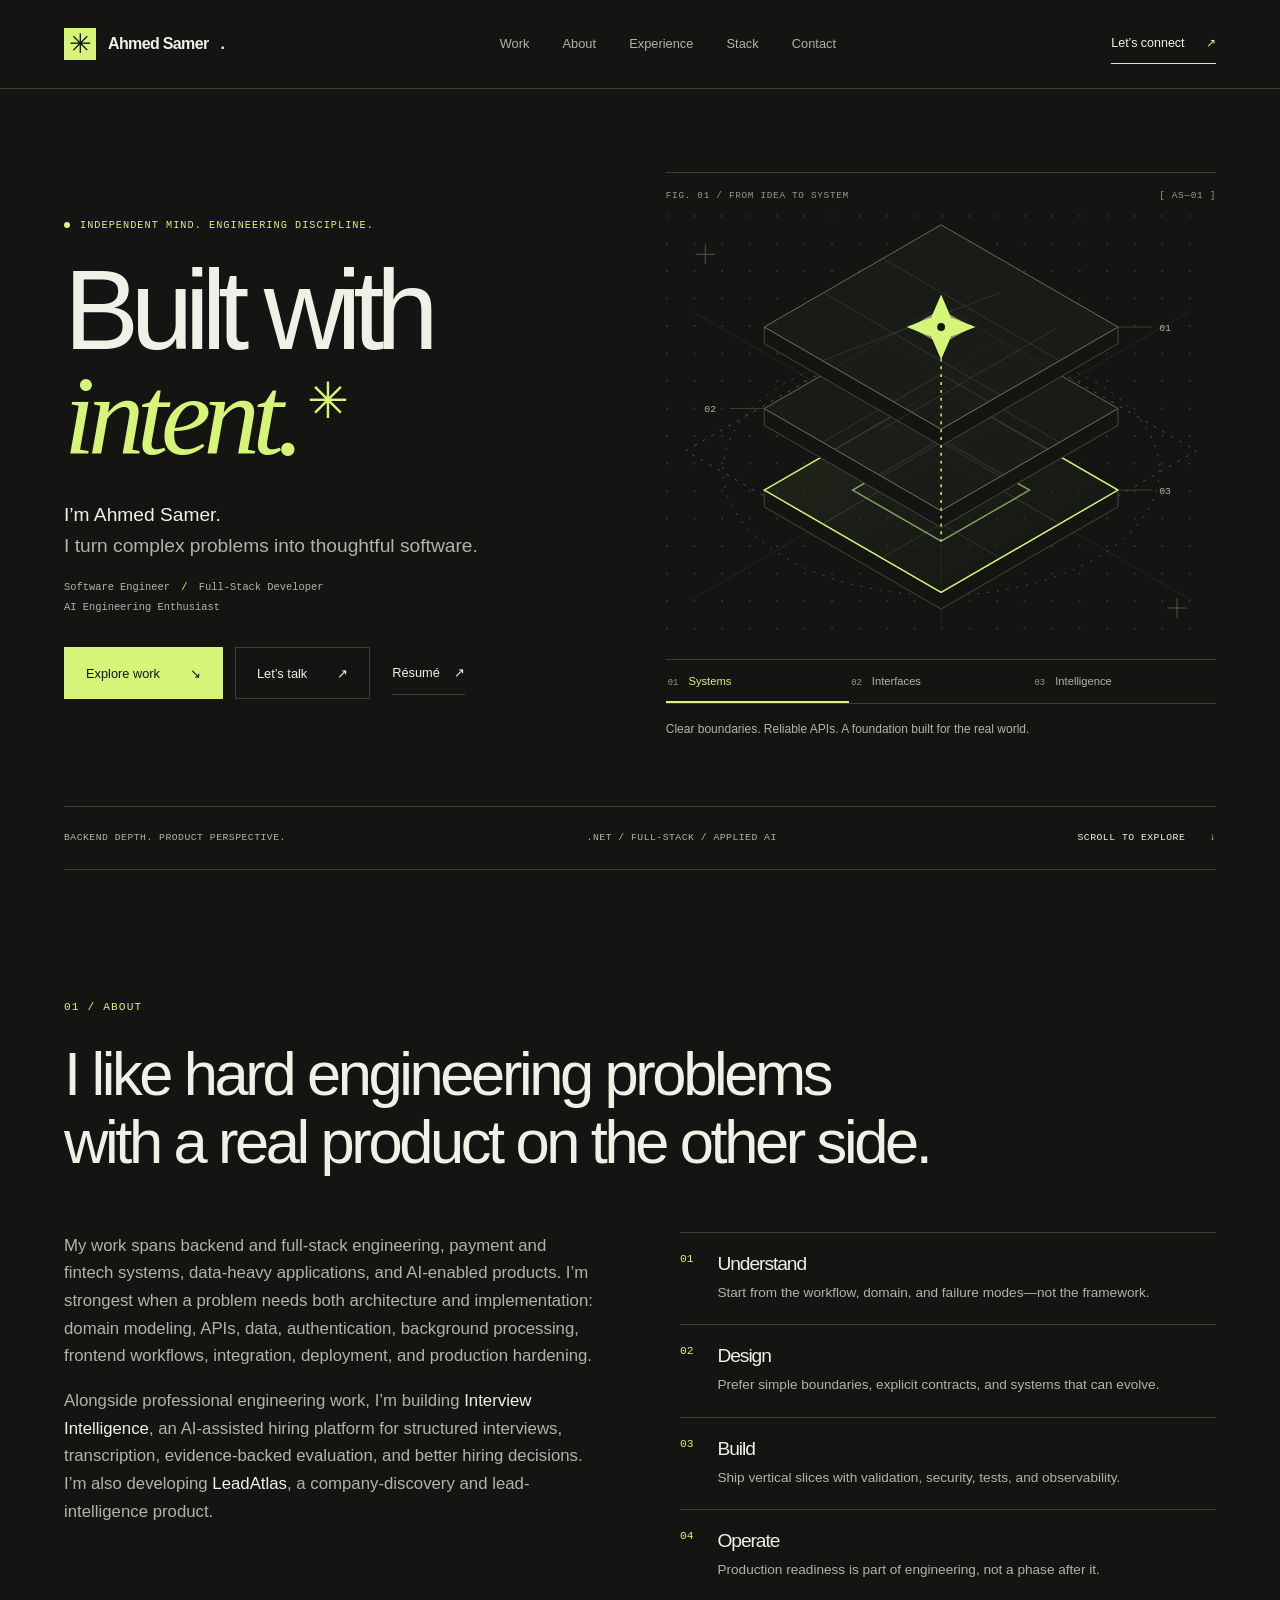
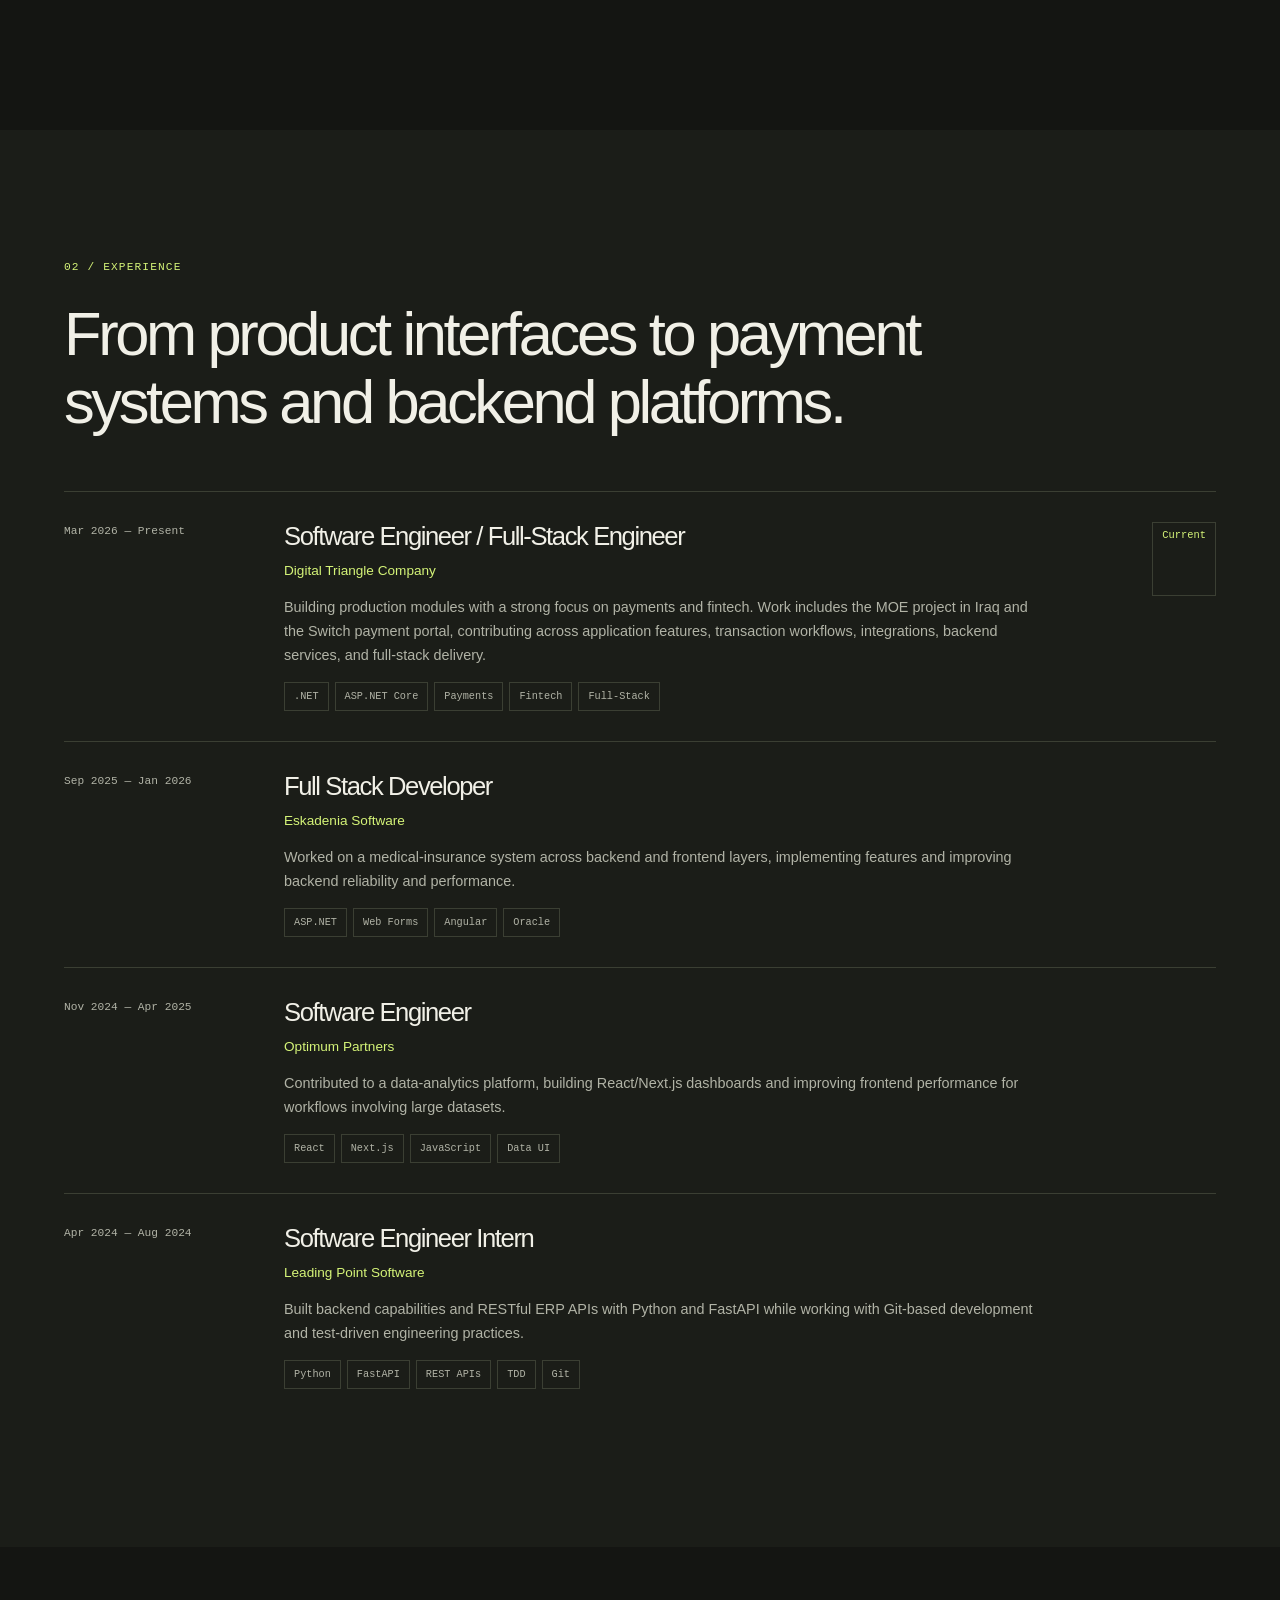
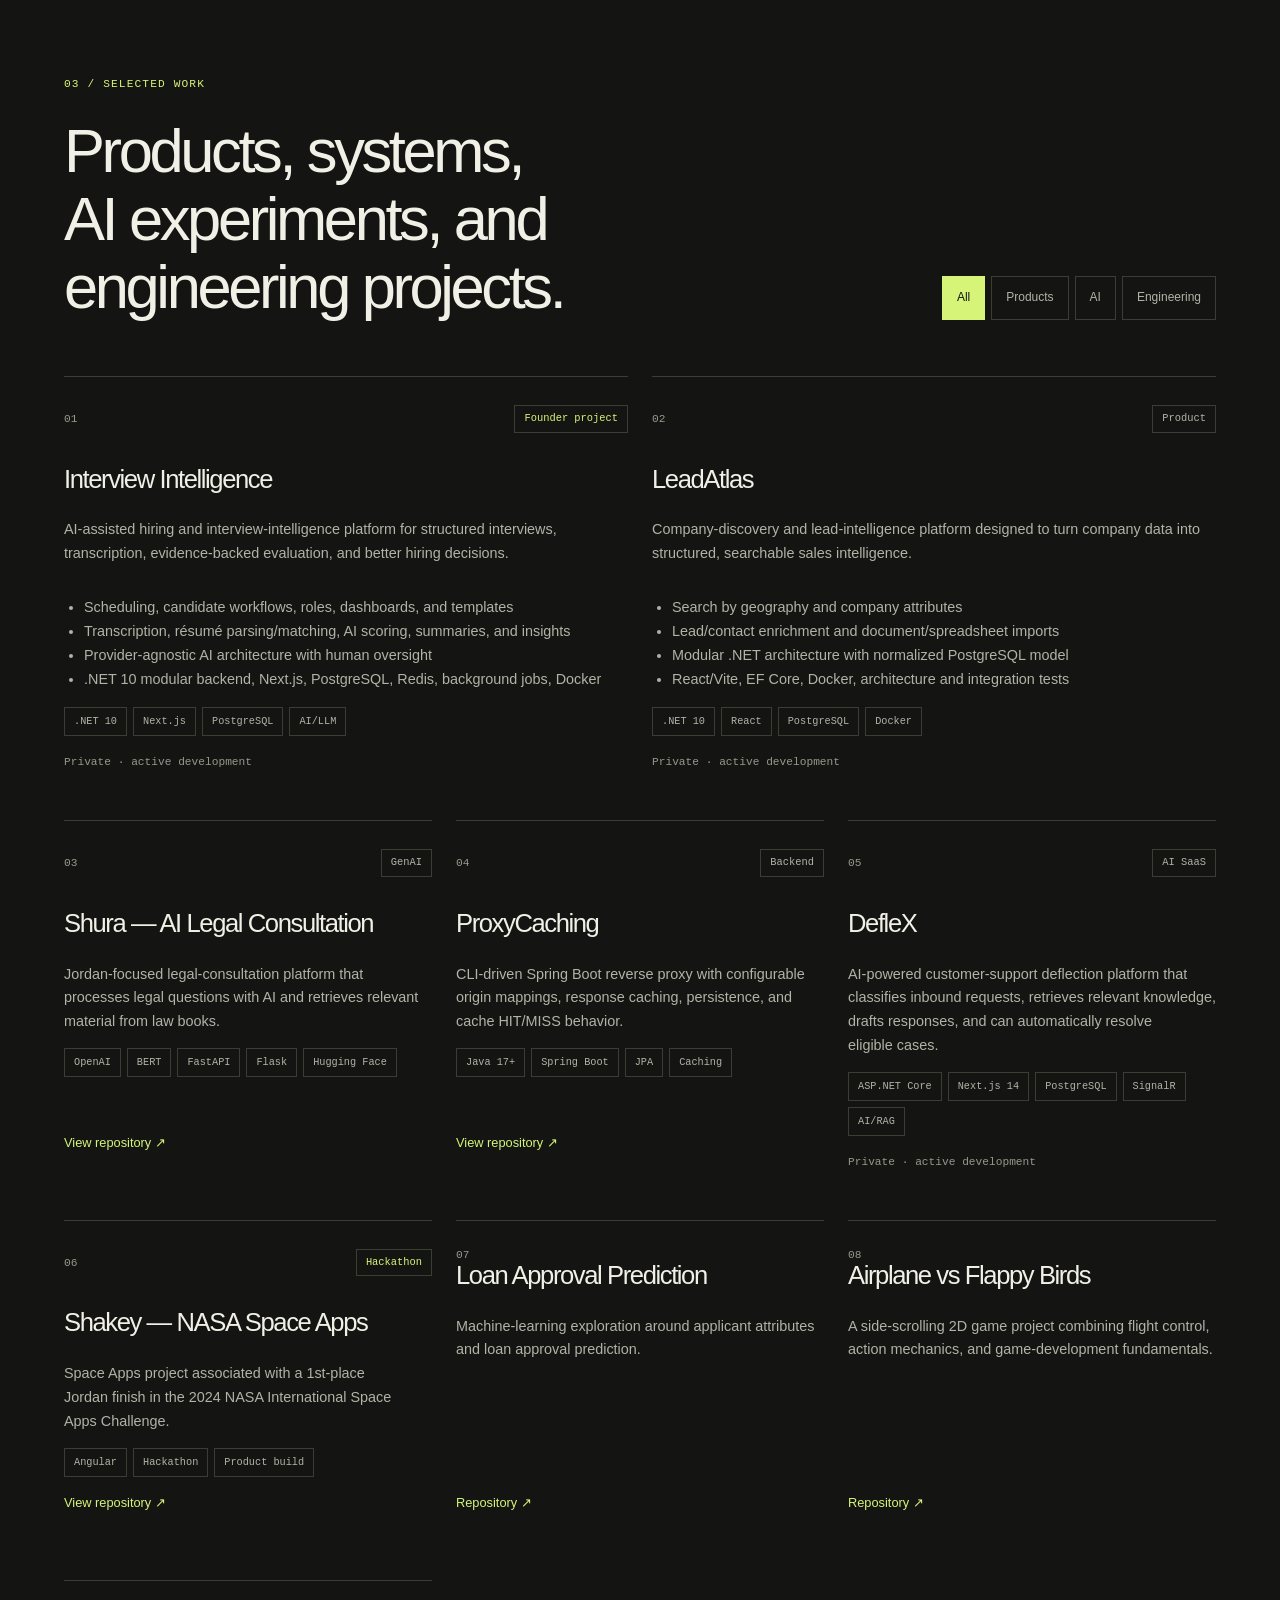
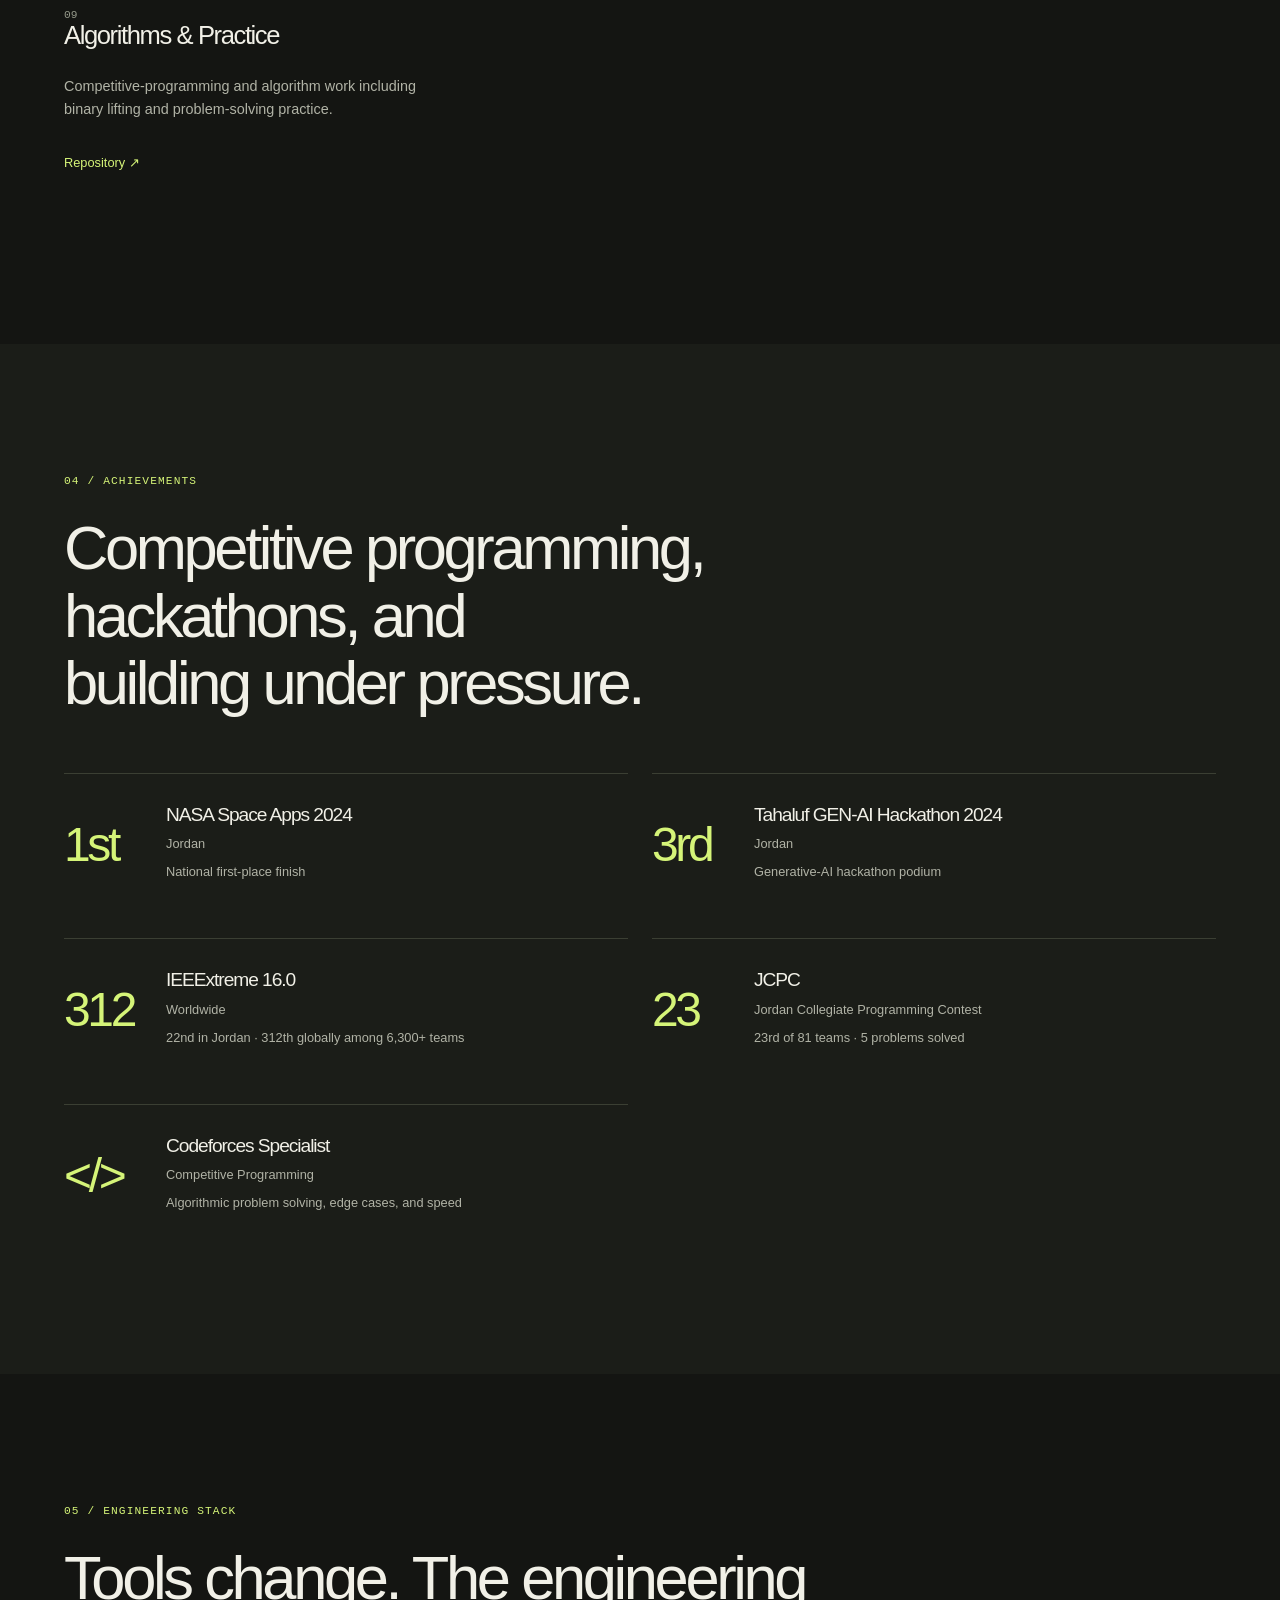
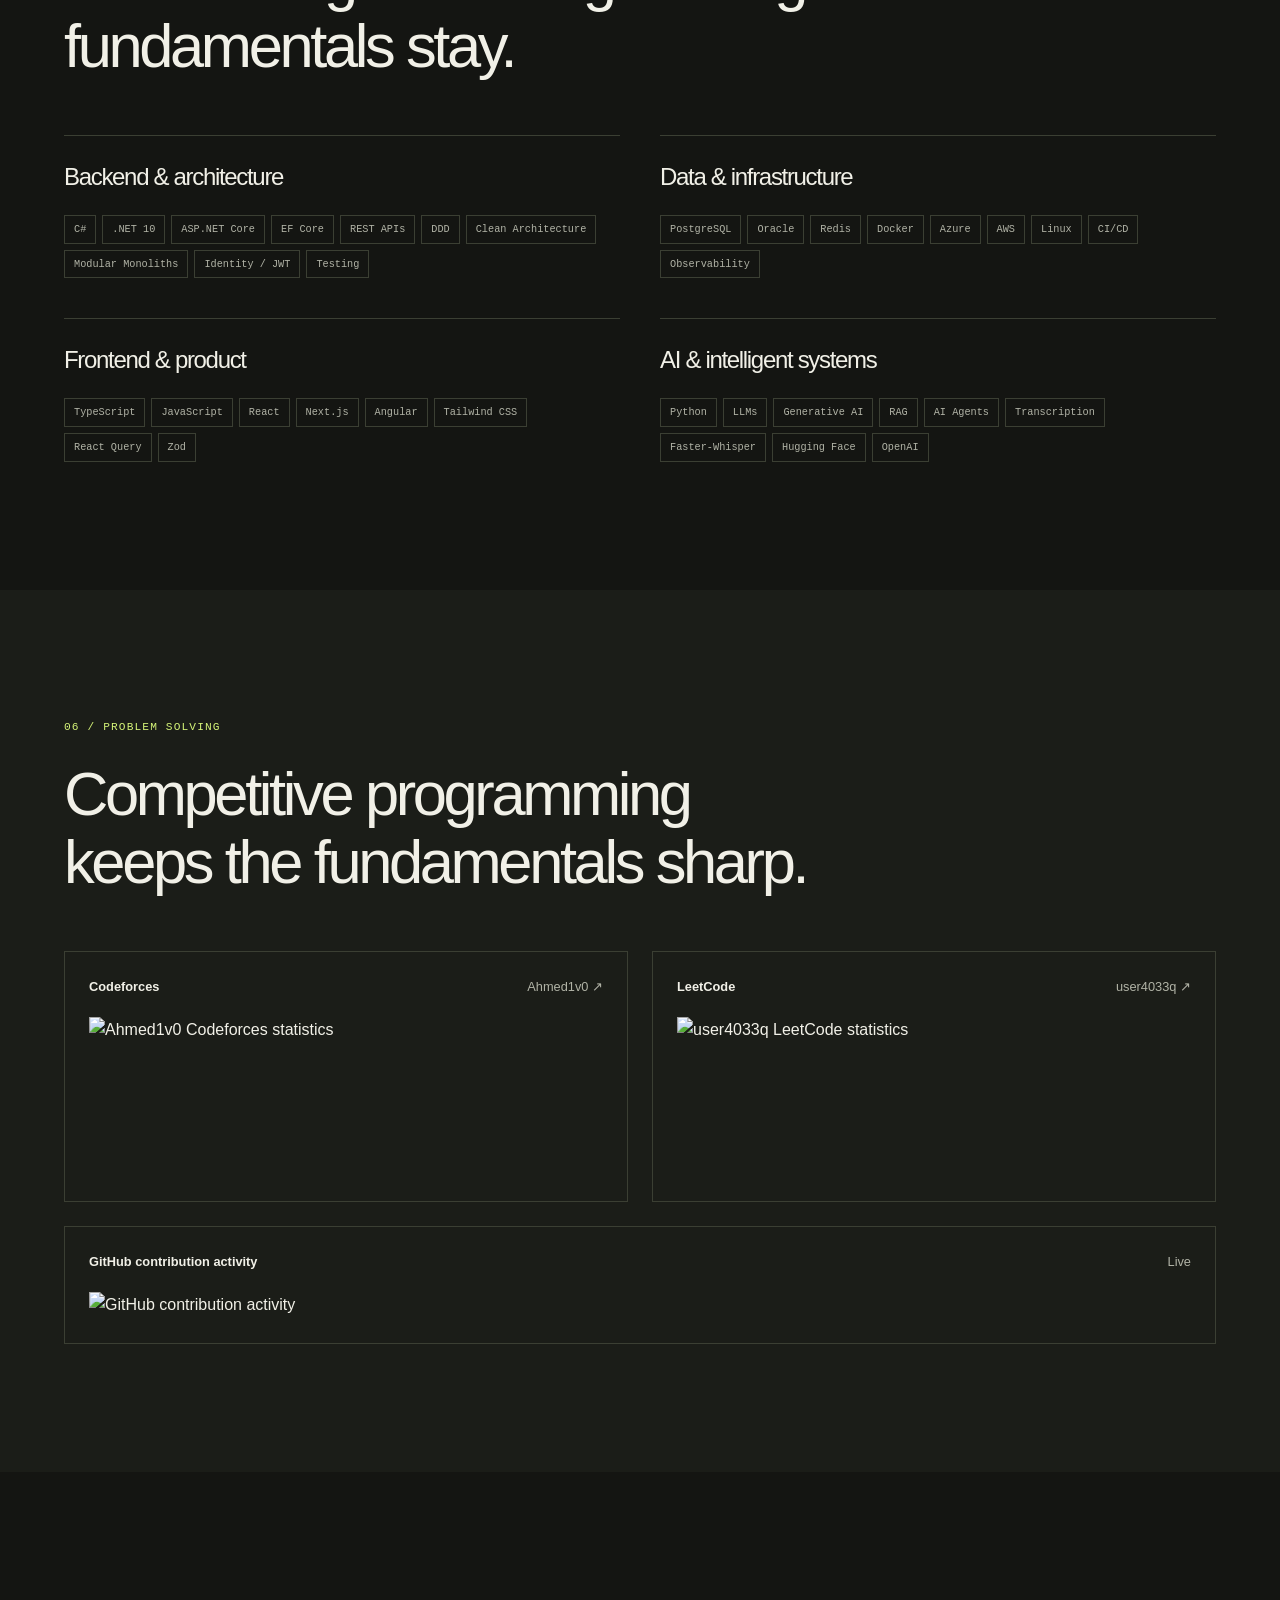
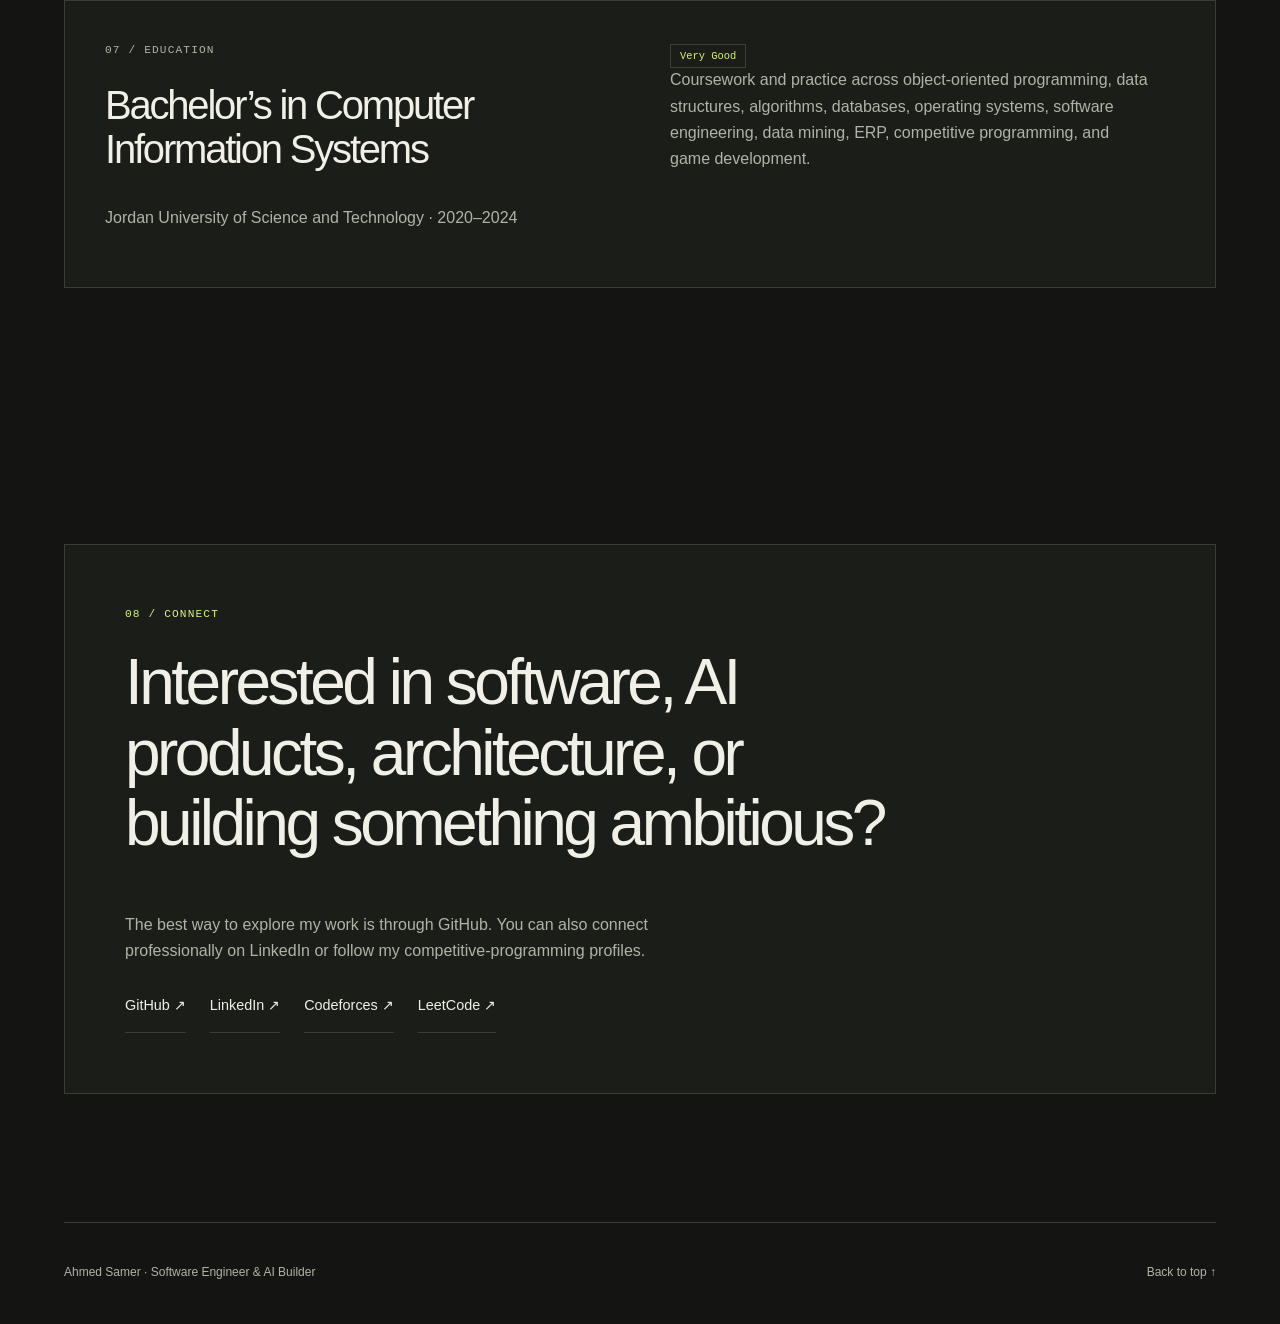
==== commit c8baaa62: "feat: create signature hero and interactive engineering layers" ====
--- a/index.html
+++ b/index.html
@@ -25,28 +25,67 @@
     <div class="scroll-progress" aria-hidden="true"></div>
   </header>
   <main id="main" tabindex="-1">
-    <section class="shell hero">
-      <div class="reveal">
-        <p class="eyebrow"><i></i> Building software that reaches production</p>
-        <h1>Software engineer.<br><span>AI product builder.</span></h1>
-        <p class="lead">I’m <b>Ahmed Samer</b>, a full-stack software engineer working across .NET, distributed systems, fintech, modern web applications, and applied AI. I care about clean architecture, correct systems, useful products, and the engineering required to make them production-ready.</p>
-        <p class="focus">Current focus: <strong id="typed">Backend engineering</strong><em></em></p>
-        <div class="actions"><a class="btn primary" href="#projects">Explore my work ↘</a><a class="btn" href="https://github.com/ahmed1v0" target="_blank" rel="noreferrer">GitHub ↗</a></div>
-        <div class="quick"><div><b>.NET + AI</b><span>Core engineering lane</span></div><div><b>Fintech</b><span>Production domain work</span></div><div><b>Founder</b><span>Interview Intelligence</span></div></div>
+    <section class="shell hero" aria-labelledby="hero-title">
+      <div class="hero-copy">
+        <p class="eyebrow"><span class="status-dot" aria-hidden="true"></span>Independent mind. Engineering discipline.</p>
+        <h1 id="hero-title">Built with<br><em>intent.</em><span class="hero-period" aria-hidden="true">✳</span></h1>
+        <p class="hero-intro">I’m Ahmed Samer.<br><span>I turn complex problems into thoughtful software.</span></p>
+        <p class="hero-roles">Software Engineer <span>/</span> Full-Stack Developer<br>AI Engineering Enthusiast</p>
+        <div class="actions">
+          <a class="btn primary" href="#projects">Explore work <span aria-hidden="true">↘</span></a>
+          <a class="btn" href="#contact">Let’s talk <span aria-hidden="true">↗</span></a>
+          <a class="text-link resume-link" href="./resume.html">Résumé <span aria-hidden="true">↗</span></a>
+        </div>
       </div>
-      <aside class="profile card reveal">
-        <div class="profiletop"><img src="https://avatars.githubusercontent.com/u/97549170?v=4" alt="Ahmed Samer"><div><small>SOFTWARE ENGINEER</small><h2>Ahmed Samer</h2><p>Full-Stack · Backend · Applied AI</p></div></div>
-        <div class="code"><div class="dots">● ● ●</div><pre><code><span>const</span> engineer = {
-  craft: <i>"production software"</i>,
-  backend: [<i>".NET"</i>, <i>"PostgreSQL"</i>],
-  frontend: [<i>"React"</i>, <i>"Next.js"</i>],
-  ai: [<i>"LLMs"</i>, <i>"RAG"</i>, <i>"agents"</i>],
-  mindset: <i>"design → build → ship"</i>
-};</code></pre></div>
-        <div class="stats"><div><b id="repos">—</b><span>public repos</span></div><div><b id="followers">—</b><span>followers</span></div><div><b>5</b><span>major awards</span></div></div>
-      </aside>
+      <div class="system-figure" data-layer="systems">
+        <div class="figure-caption"><span>Fig. 01 / From idea to system</span><span aria-hidden="true">[ AS—01 ]</span></div>
+        <div class="system-art">
+          <svg viewBox="0 0 560 440" role="img" aria-labelledby="system-title system-description">
+            <title id="system-title">The layers of thoughtful software</title>
+            <desc id="system-description">Three connected isometric layers represent interfaces, intelligence, and systems. A central signal connects them into one product.</desc>
+            <defs>
+              <pattern id="dot-grid" width="28" height="28" patternUnits="userSpaceOnUse"><circle cx="1" cy="1" r="1" fill="currentColor" opacity=".22"/></pattern>
+              <linearGradient id="layer-fill" x1="0" y1="0" x2="1" y2="1"><stop stop-color="#303a24" stop-opacity=".65"/><stop offset="1" stop-color="#141512" stop-opacity=".4"/></linearGradient>
+            </defs>
+            <rect width="560" height="440" fill="url(#dot-grid)"/>
+            <g class="construction" fill="none" stroke="currentColor" stroke-width="1">
+              <path d="M20 240 280 90 540 240 280 390Z" stroke-dasharray="3 7"/>
+              <path d="M280 26V420M25 97 535 392M25 392 535 97" opacity=".25"/>
+              <ellipse cx="280" cy="260" rx="222" ry="127" stroke-dasharray="2 8"/>
+              <path d="M30 40h20m-10-10v20M510 400h20m-10-10v20"/>
+            </g>
+            <g class="diagram-layer layer-systems">
+              <path class="layer-side" d="m100 280 180 104 180-104v17L280 401 100 297Z"/>
+              <path class="layer-plane" d="m100 280 180-104 180 104-180 104Z"/>
+              <path class="layer-grid" d="m160 245 180 104m-120-139 180 104m-240 0 180-104m-120 139 180-104"/>
+              <path class="layer-trace" d="m190 280 90 52 90-52-90-52Z"/>
+            </g>
+            <g class="diagram-layer layer-intelligence">
+              <path class="layer-side" d="m100 197 180 104 180-104v17L280 318 100 214Z"/>
+              <path class="layer-plane" d="m100 197 180-104 180 104-180 104Z"/>
+              <path class="layer-grid" d="m160 162 180 104m-120-139 180 104m-240 0 180-104m-120 139 180-104"/>
+              <path class="layer-trace" d="m220 197 60-35 60 35-60 35Z"/>
+            </g>
+            <g class="diagram-layer layer-interfaces">
+              <path class="layer-side" d="m100 114 180 104 180-104v17L280 235 100 131Z"/>
+              <path class="layer-plane" d="m100 114 180-104 180 104-180 104Z"/>
+              <path class="layer-grid" d="m160 79 180 104m-120-139 180 104m-240 0L340 79m-120 139 180-104"/>
+              <path class="layer-trace" d="m250 114 30-17 30 17-30 17Z"/>
+            </g>
+            <path class="signal-line" d="M280 114V332"/>
+            <g class="signal-node"><path d="m280 81 10 23 25 10-25 10-10 23-10-23-25-10 25-10Z"/><circle cx="280" cy="114" r="4" fill="#141512"/></g>
+            <g class="diagram-labels"><path d="M460 114h35M100 197H65M460 280h35"/><text x="502" y="118">01</text><text x="39" y="201">02</text><text x="502" y="284">03</text></g>
+          </svg>
+        </div>
+        <div class="system-controls" role="group" aria-label="Explore engineering layers" hidden>
+          <button type="button" data-layer="systems" aria-pressed="true" aria-controls="layer-description"><span>01</span> Systems</button>
+          <button type="button" data-layer="interfaces" aria-pressed="false" aria-controls="layer-description"><span>02</span> Interfaces</button>
+          <button type="button" data-layer="intelligence" aria-pressed="false" aria-controls="layer-description"><span>03</span> Intelligence</button>
+        </div>
+        <p id="layer-description" class="layer-description" aria-live="polite">Clear boundaries. Reliable APIs. A foundation built for the real world.</p>
+      </div>
+      <div class="hero-footnote"><span>Backend depth. Product perspective.</span><span>.NET / Full-stack / Applied AI</span><a href="#projects">Scroll to explore <span aria-hidden="true">↓</span></a></div>
     </section>
-
     <section class="shell section" id="about">
       <div class="heading reveal"><p class="eyebrow">01 / About</p><h2>I like hard engineering problems with a real product on the other side.</h2></div>
       <div class="aboutgrid">
@@ -110,4 +149,3 @@
   <script src="./script.js" defer></script>
 </body>
 </html>
-
--- a/styles.css
+++ b/styles.css
@@ -177,3 +177,77 @@
   html { scroll-behavior: auto; }
   *, *::before, *::after { animation: none !important; transition: none !important; }
 }
+
+/* Signature hero: typography and an explorable system, no rendering library. */
+.hero { position: relative; grid-template-columns: 1.05fr 1fr; column-gap: 24px; row-gap: 56px; padding-block: clamp(56px, 6vw, 100px) 0; }
+.hero .eyebrow { font-size: clamp(.58rem, .8vw, .7rem); }
+.hero h1 { position: relative; font-size: clamp(5rem, 8.8vw, 8.8rem); line-height: .94; letter-spacing: -.075em; margin-bottom: 30px; font-weight: 500; }
+.hero h1 em { color: var(--accent); font-family: Georgia, "Times New Roman", serif; font-weight: 400; letter-spacing: -.065em; }
+.hero h1 .hero-period { display: inline-block; color: var(--accent); font-size: .44em; vertical-align: top; margin: .3em 0 0 .2em; }
+.hero-intro { font-size: clamp(1rem, 1.5vw, 1.2rem); line-height: 1.6; margin-bottom: 16px; }
+.hero-intro > span { color: var(--muted); }
+.hero-roles { font-family: var(--mono); font-size: .65rem; line-height: 1.9; color: var(--muted); margin-bottom: 30px; }
+.hero-roles span { color: var(--accent); padding-inline: 5px; }
+.resume-link { margin-left: 10px; }
+.system-figure { min-width: 0; align-self: center; padding-top: 6px; }
+.figure-caption { display: flex; justify-content: space-between; gap: 16px; color: var(--sub); font: .59rem/1.5 var(--mono); text-transform: uppercase; letter-spacing: .07em; border-top: 1px solid var(--line); padding-top: 16px; }
+.system-art { color: var(--muted); padding-block: 12px; }
+.system-art svg { width: 100%; height: auto; }
+.construction { opacity: .4; }
+.layer-plane { fill: var(--surface); fill-opacity: .85; stroke: #666f54; stroke-width: 1; }
+.layer-side { fill: var(--bg); stroke: #444b39; }
+.layer-grid { fill: none; stroke: #566047; stroke-width: .7; opacity: .55; }
+.layer-trace { fill: none; stroke: #8a9c65; stroke-width: 1.5; }
+.diagram-layer { transition: opacity .4s, transform .6s var(--ease); }
+.system-figure[data-layer="systems"] .layer-systems .layer-plane,
+.system-figure[data-layer="interfaces"] .layer-interfaces .layer-plane,
+.system-figure[data-layer="intelligence"] .layer-intelligence .layer-plane { fill: url(#layer-fill); stroke: var(--accent); stroke-width: 1.5; }
+.signal-line { fill: none; stroke: var(--accent); stroke-width: 1.5; stroke-dasharray: 3 5; }
+.signal-node { fill: var(--accent); }
+.diagram-labels { fill: var(--muted); stroke: none; font: 10px var(--mono); }
+.diagram-labels path { stroke: var(--line); }
+.system-controls { display: grid; grid-template-columns: repeat(3, 1fr); border-top: 1px solid var(--line); border-bottom: 1px solid var(--line); }
+.system-controls button { color: var(--muted); background: transparent; border: 0; border-bottom: 2px solid transparent; padding: 15px 2px 13px; text-align: left; font: .7rem var(--sans); }
+.system-controls button span { font: .55rem var(--mono); margin-right: 7px; color: var(--sub); }
+.system-controls button[aria-pressed="true"] { color: var(--accent); border-bottom-color: var(--accent); }
+.layer-description { font-size: .75rem; color: var(--muted); margin: 16px 0 0; min-height: 2.5em; }
+.hero-footnote { grid-column: 1 / -1; display: flex; justify-content: space-between; gap: 24px; padding: 23px 0; border-block: 1px solid var(--line); color: var(--muted); font: .61rem/1.6 var(--mono); text-transform: uppercase; letter-spacing: .05em; }
+.hero-footnote a { color: var(--text); }
+.hero-footnote a span { color: var(--accent); padding-left: 18px; }
+.resume { max-width: 900px; }
+.resume > .eyebrow { margin-top: 40px; }
+.resume h1 { font-size: clamp(3rem, 7vw, 6rem); margin-bottom: 24px; }
+.resume section { margin-top: 48px; border-top: 1px solid var(--line); padding-top: 28px; }
+.resume h2 { font-size: 2rem; }
+.resume h3 { font-size: 1.2rem; letter-spacing: -.02em; line-height: 1.4; }
+.resume article { margin-top: 28px; }
+.resume p, .resume li { color: var(--muted); }
+.resume-help { font-size: .8rem; }
+@media (max-width: 1000px) and (min-width: 761px) {
+  .hero h1 { font-size: 8.5vw; }
+  .hero .actions { gap: 8px; }
+  .hero .btn { gap: 18px; padding-inline: 16px; }
+  .resume-link { margin-left: 0; }
+}
+@media (max-width: 760px) {
+  .hero { grid-template-columns: 1fr; padding-top: 52px; row-gap: 48px; }
+  .hero h1 { font-size: clamp(5rem, 19vw, 8rem); }
+  .hero-copy { max-width: 550px; }
+  .hero-intro { font-size: 1rem; }
+  .system-figure { width: min(100%, 520px); justify-self: center; }
+  .hero-footnote { flex-wrap: wrap; gap: 12px 20px; }
+  .hero-footnote > span:nth-child(2) { display: none; }
+}
+@media print {
+  :root { color-scheme: light; --bg: #fff; --text: #111; --muted: #333; --accent: #222; --line: #bbb; }
+  .resume { width: 100%; padding: 0; }
+  .resume > a, .resume-help { display: none; }
+  .resume h1 { font-size: 30pt; }
+  .resume h2 { font-size: 16pt; }
+  .resume h3 { font-size: 12pt; }
+  .resume p, .resume li { font-size: 10pt; }
+  .resume section { margin-top: 22px; padding-top: 12px; }
+  .resume article { break-inside: avoid; margin-top: 18px; }
+  .resume h2, .resume h3 { break-after: avoid; }
+  @page { margin: 16mm; }
+}
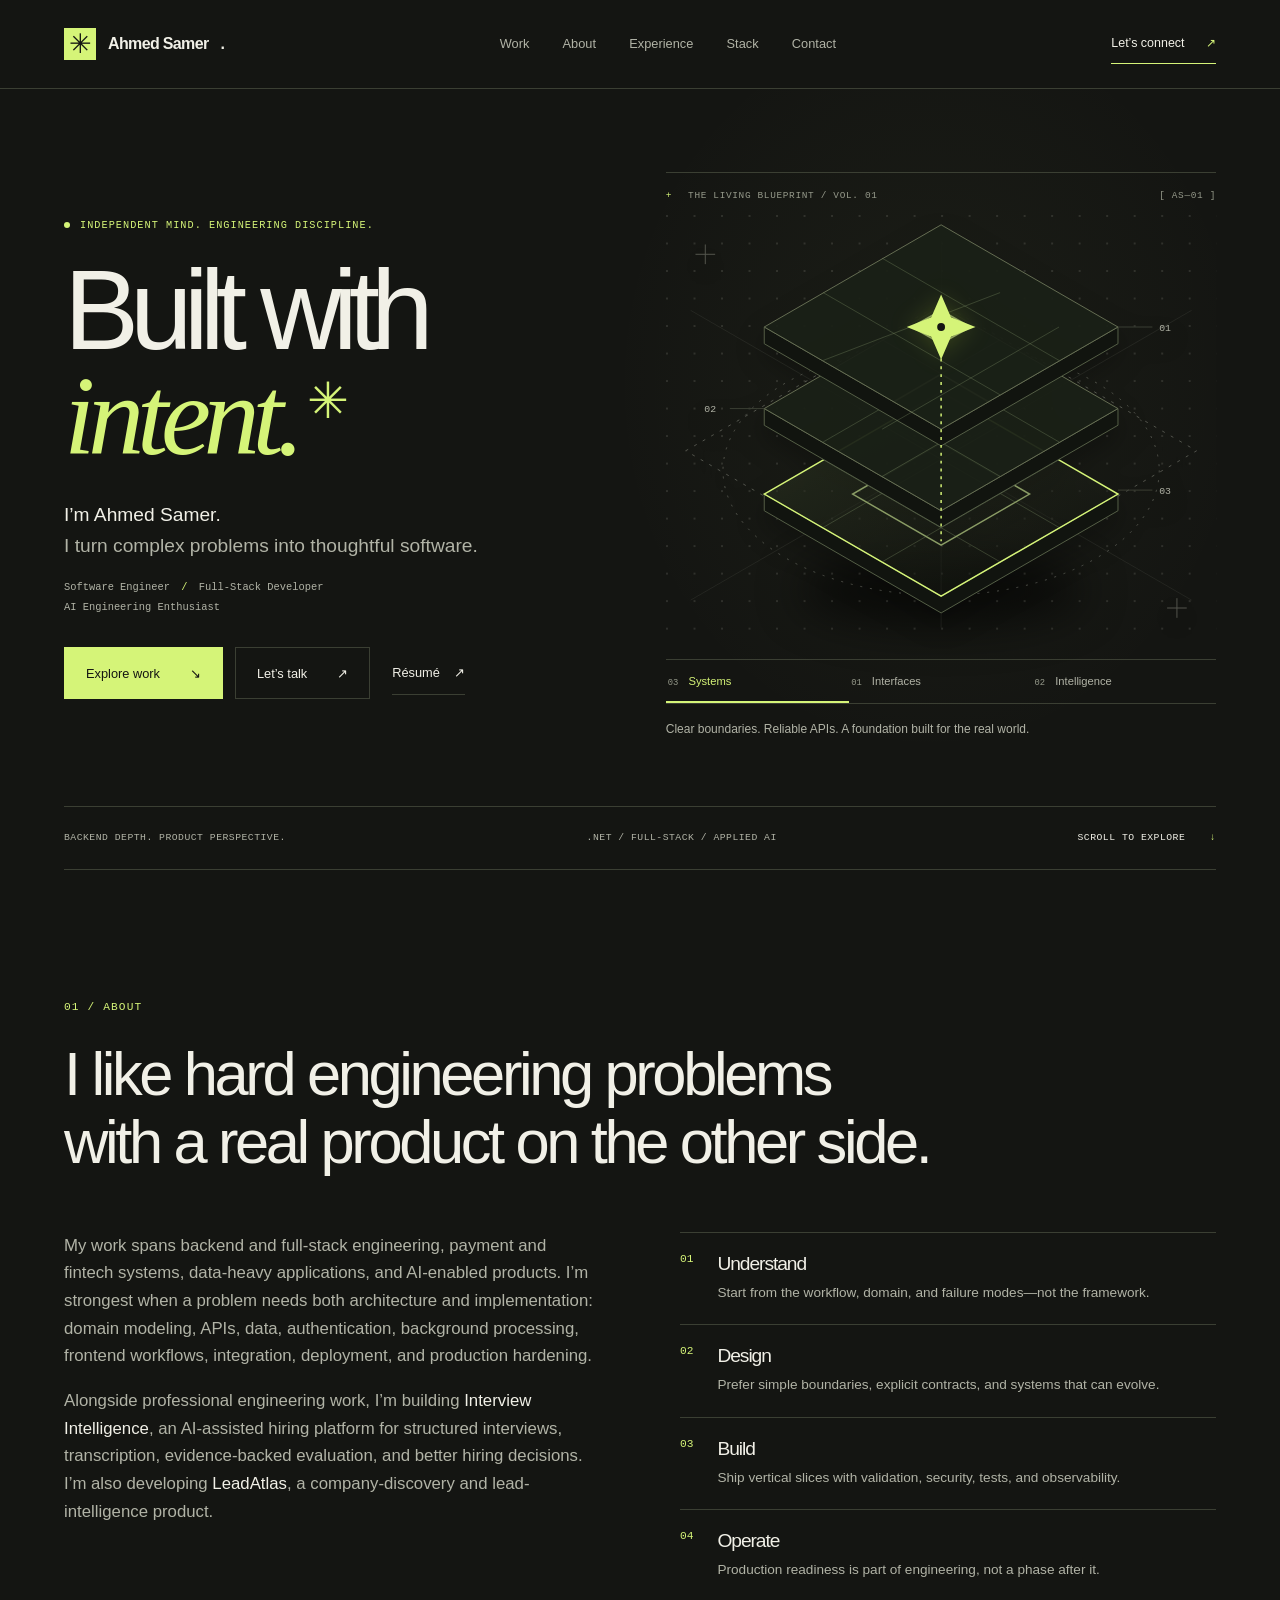
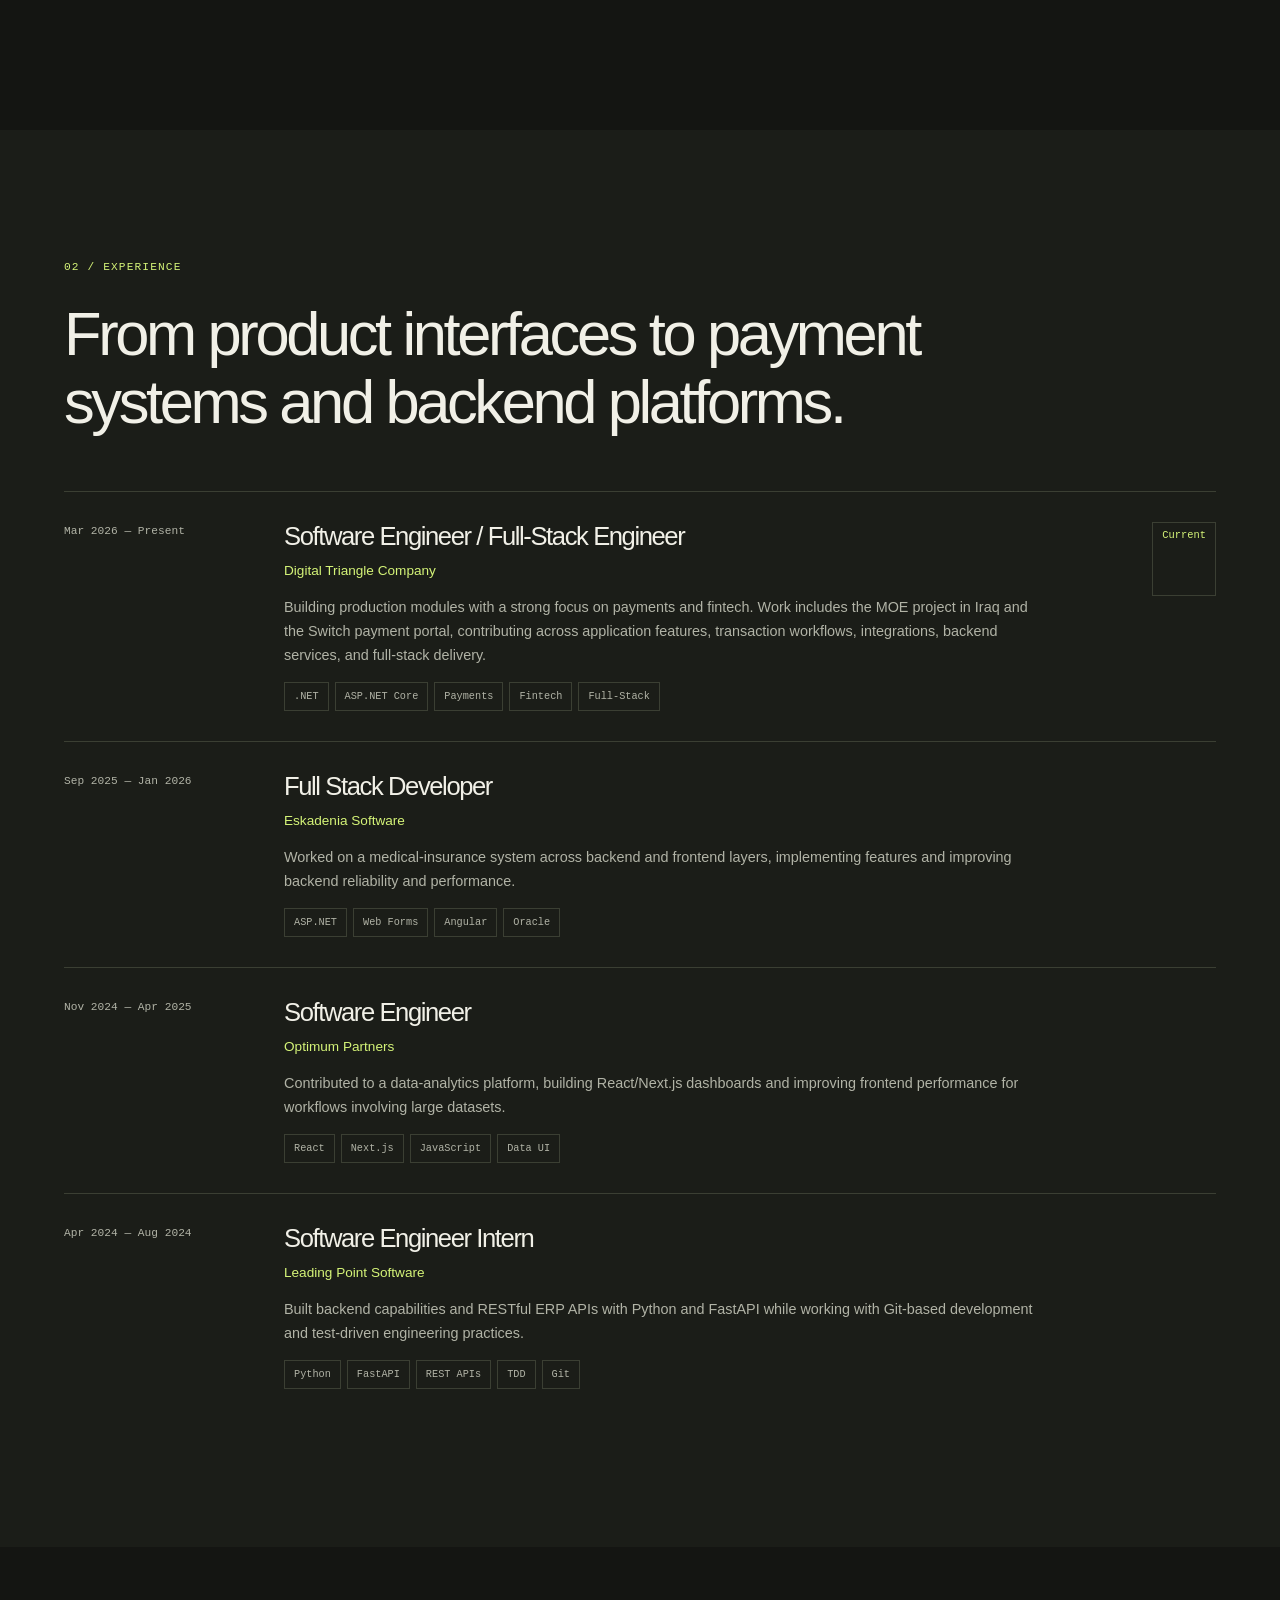
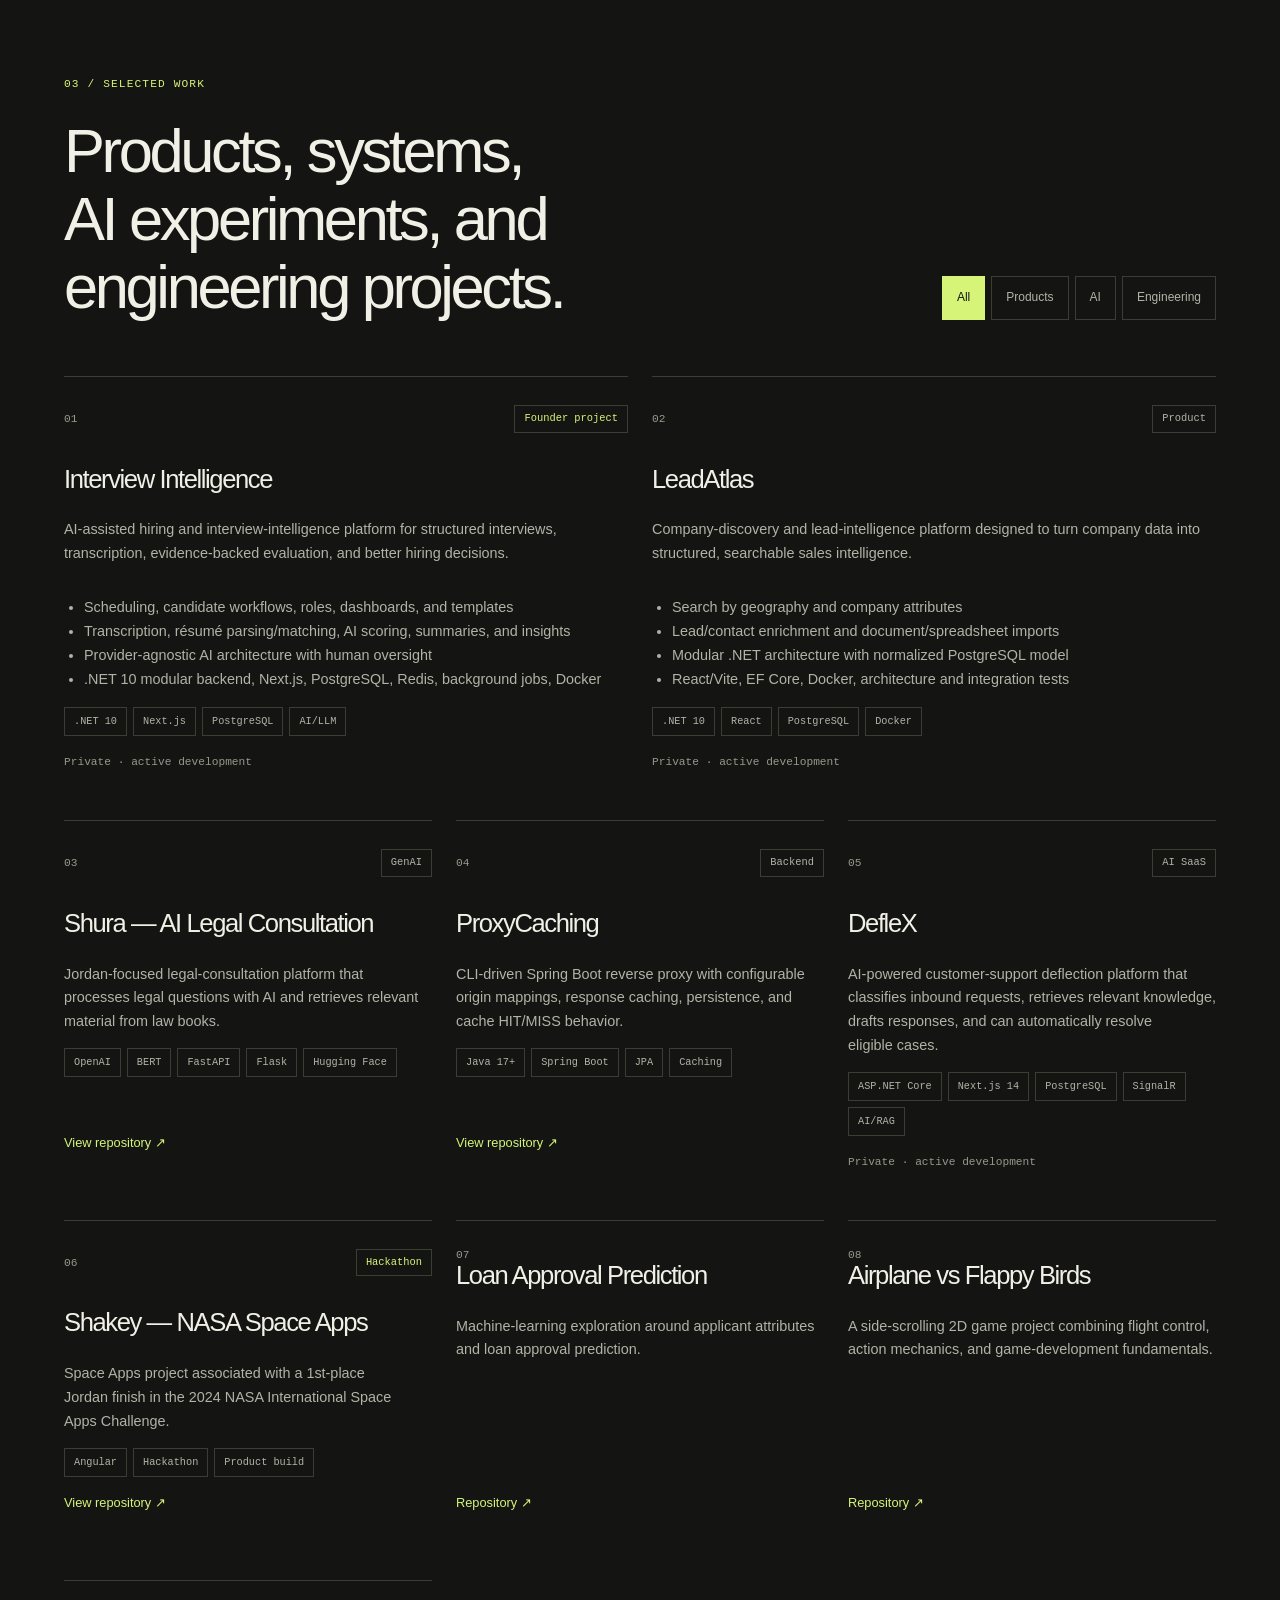
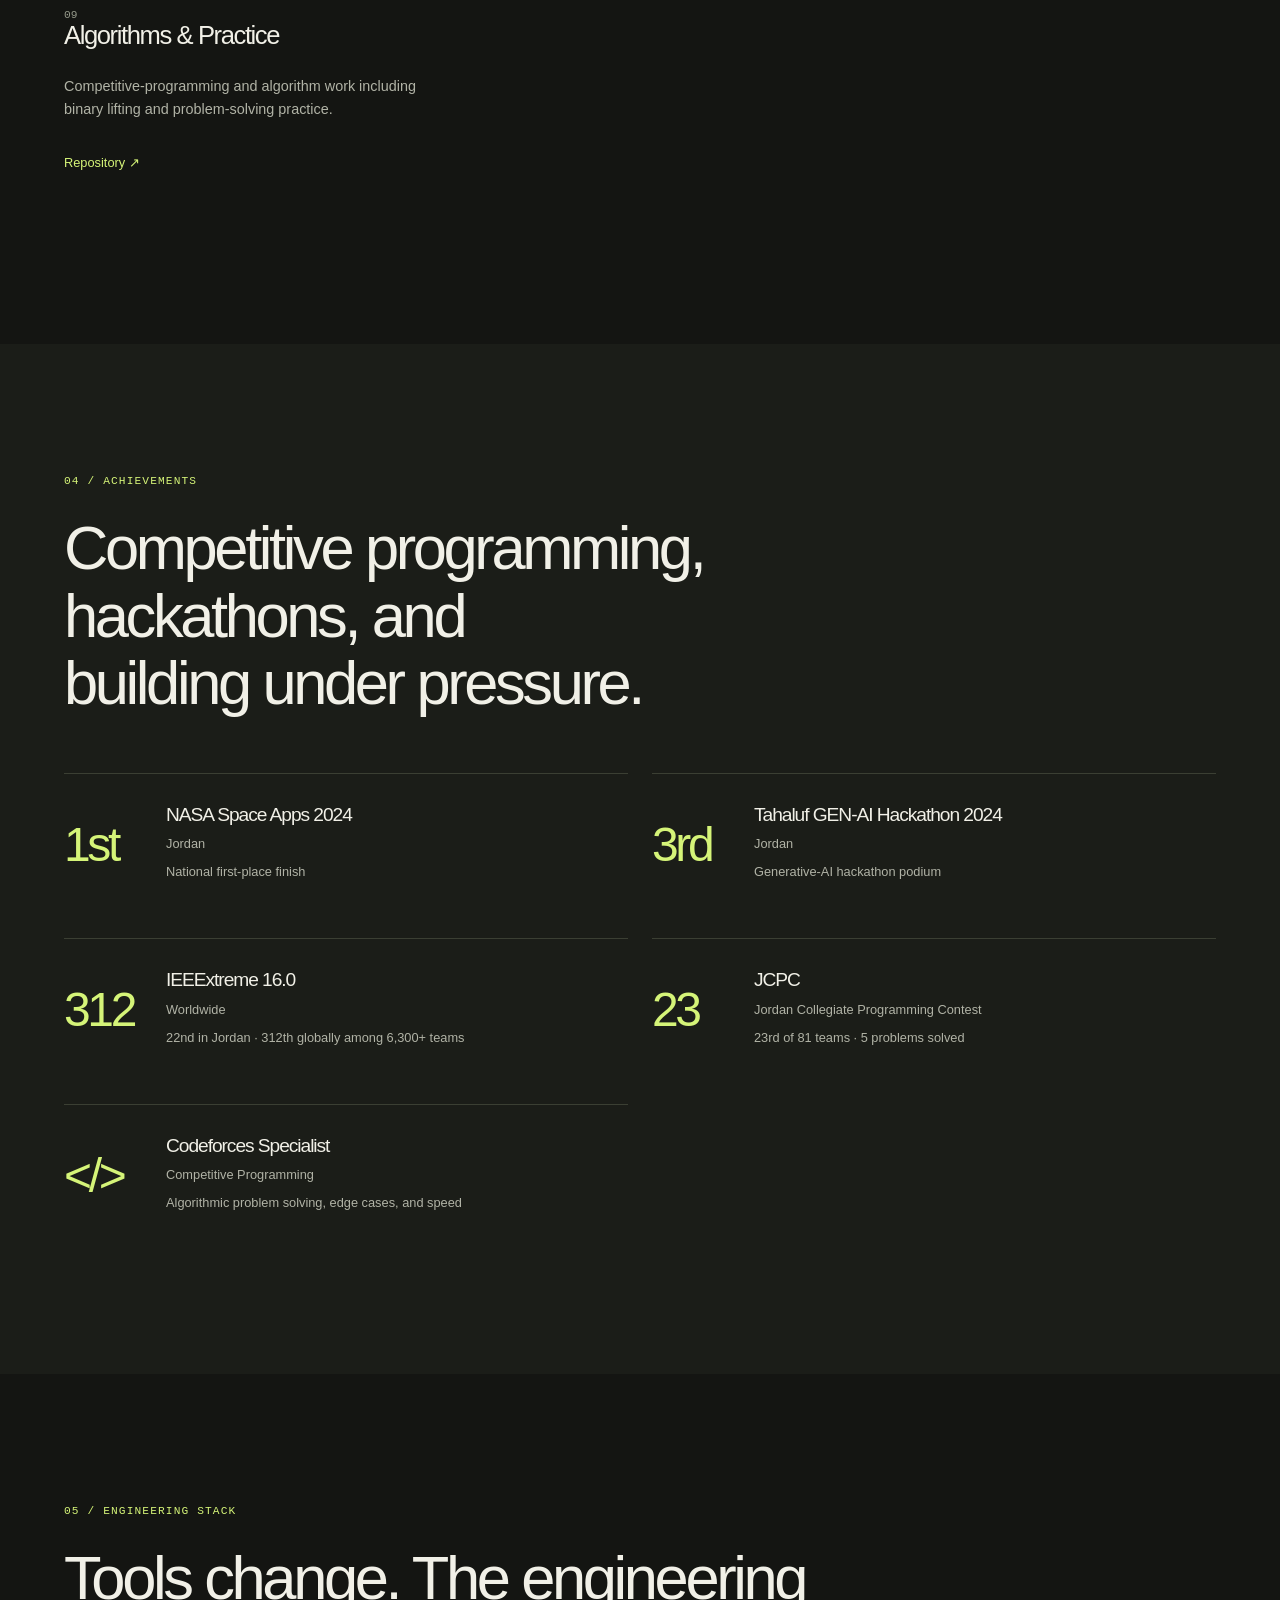
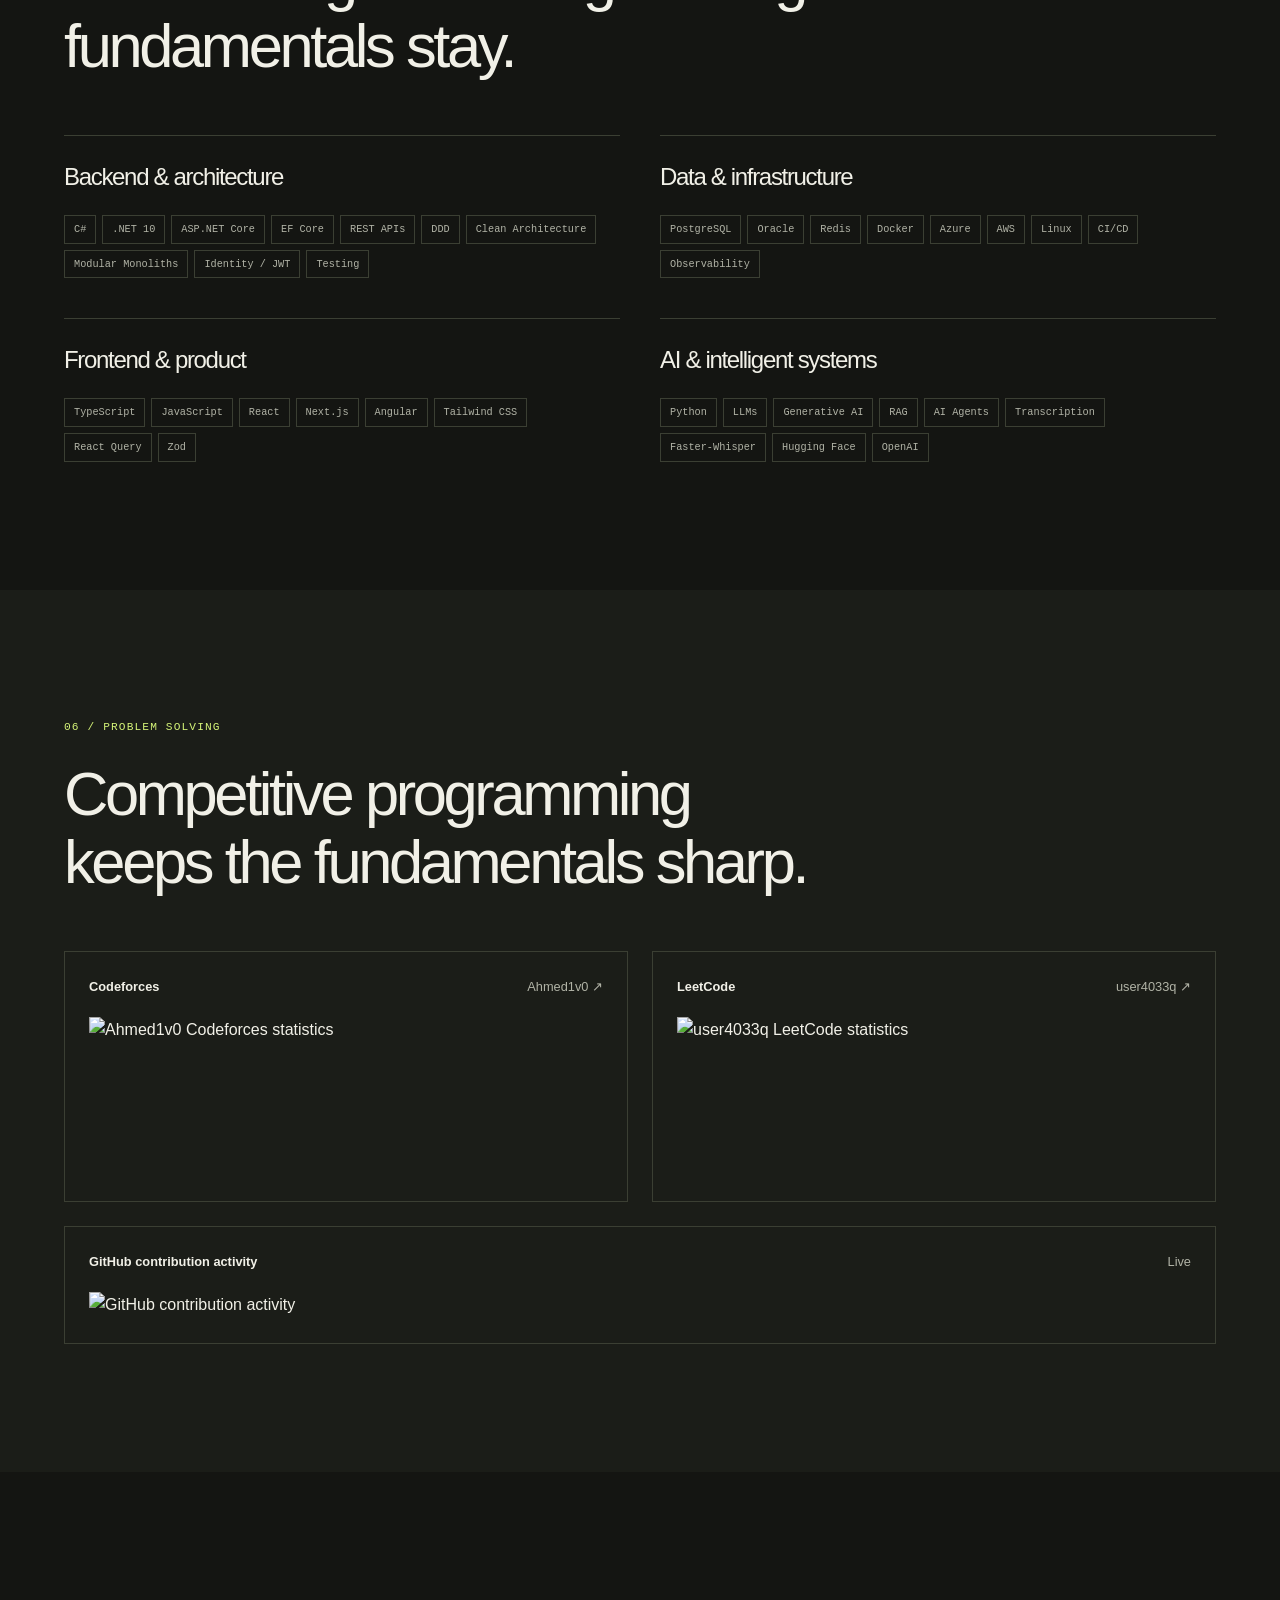
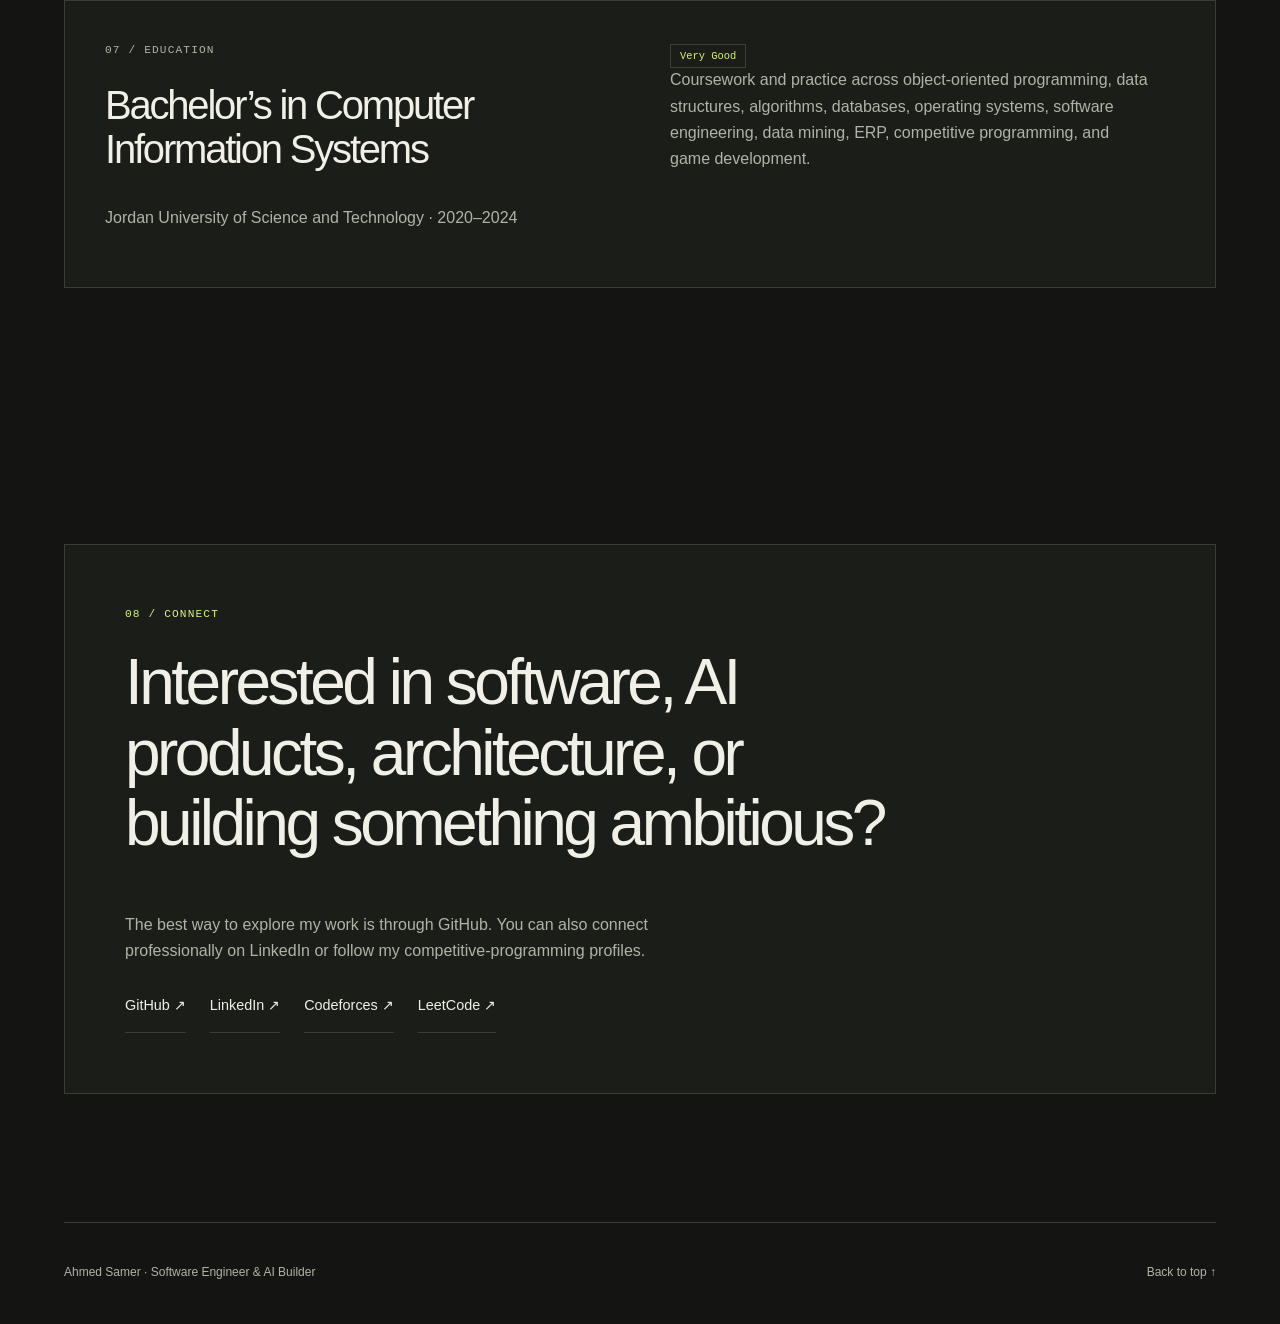
==== commit a0453c04: "feat: art direct the cinematic Living Blueprint hero" ====
--- a/index.html
+++ b/index.html
@@ -11,9 +11,9 @@
   <title>Ahmed Samer — Software Engineer & AI Builder</title>
   <link rel="stylesheet" href="./styles.css">
 </head>
-<body>
+<body id="top">
   <a class="skip-link" href="#main">Skip to content</a>
-  <header class="site-header" id="top">
+  <header class="site-header">
     <nav class="shell nav" aria-label="Main navigation">
       <a class="brand" href="#top" aria-label="Ahmed Samer — home"><span class="brand-mark" aria-hidden="true">✳</span> Ahmed Samer<span aria-hidden="true">.</span></a>
       <button class="menu-toggle" type="button" aria-expanded="false" aria-controls="navigation">Menu +</button>
@@ -38,8 +38,8 @@
         </div>
       </div>
       <div class="system-figure" data-layer="systems">
-        <div class="figure-caption"><span>Fig. 01 / From idea to system</span><span aria-hidden="true">[ AS—01 ]</span></div>
-        <div class="system-art">
+        <div class="figure-caption"><span>The Living Blueprint / Vol. 01</span><span aria-hidden="true">[ AS—01 ]</span></div>
+        <div class="system-art" data-depth>
           <svg viewBox="0 0 560 440" role="img" aria-labelledby="system-title system-description">
             <title id="system-title">The layers of thoughtful software</title>
             <desc id="system-description">Three connected isometric layers represent interfaces, intelligence, and systems. A central signal connects them into one product.</desc>
@@ -78,9 +78,9 @@
           </svg>
         </div>
         <div class="system-controls" role="group" aria-label="Explore engineering layers" hidden>
-          <button type="button" data-layer="systems" aria-pressed="true" aria-controls="layer-description"><span>01</span> Systems</button>
-          <button type="button" data-layer="interfaces" aria-pressed="false" aria-controls="layer-description"><span>02</span> Interfaces</button>
-          <button type="button" data-layer="intelligence" aria-pressed="false" aria-controls="layer-description"><span>03</span> Intelligence</button>
+          <button type="button" data-layer="systems" aria-pressed="true" aria-controls="layer-description"><span>03</span> Systems</button>
+          <button type="button" data-layer="interfaces" aria-pressed="false" aria-controls="layer-description"><span>01</span> Interfaces</button>
+          <button type="button" data-layer="intelligence" aria-pressed="false" aria-controls="layer-description"><span>02</span> Intelligence</button>
         </div>
         <p id="layer-description" class="layer-description" aria-live="polite">Clear boundaries. Reliable APIs. A foundation built for the real world.</p>
       </div>
--- a/styles.css
+++ b/styles.css
@@ -251,3 +251,31 @@
   .resume h2, .resume h3 { break-after: avoid; }
   @page { margin: 16mm; }
 }
+
+/* V2: one spatial language, shared by the installation and project artwork. */
+:root { --duration-fast: 180ms; --duration-medium: 420ms; --duration-reveal: 800ms; }
+.hero { isolation: isolate; }
+.hero::before { content: ""; position: absolute; z-index: -1; inset: 0 0 10% 45%; pointer-events: none; background: radial-gradient(ellipse at 55% 42%, #b5d1780c, transparent 65%); }
+.hero-copy { position: relative; z-index: 1; }
+.hero h1 { letter-spacing: -.08em; }
+.hero-intro { max-width: 440px; }
+.system-figure { position: relative; }
+.system-art { position: relative; perspective: 900px; }
+.system-art::before { content: ""; position: absolute; width: 52%; height: 16%; bottom: 7%; left: 24%; border-radius: 50%; background: #0008; filter: blur(22px); z-index: -1; }
+.system-art svg { overflow: visible; transform-origin: 50% 60%; filter: drop-shadow(0 12px 12px #0004); }
+.layer-side { fill: #11140f; stroke: #566048; }
+.layer-plane { fill: #1a2017; fill-opacity: .94; }
+.layer-grid { stroke: #7e8e66; opacity: .5; }
+.signal-node { filter: drop-shadow(0 0 12px #d5f43330); }
+.system-figure[data-layer="interfaces"] .layer-interfaces { transform: translateY(-7px); }
+.system-figure[data-layer="intelligence"] .layer-intelligence { transform: translateY(-5px); }
+.system-figure[data-layer="systems"] .layer-systems { transform: translateY(4px); }
+.figure-caption::before { content: "+"; color: var(--accent); }
+.figure-caption > span:first-child { margin-right: auto; }
+@media (max-width: 760px) {
+  .hero::before { inset: 35% -10px 0; }
+  .hero h1 { margin-bottom: 32px; }
+}
+@media (prefers-reduced-motion: reduce) {
+  .diagram-layer { transform: none !important; }
+}
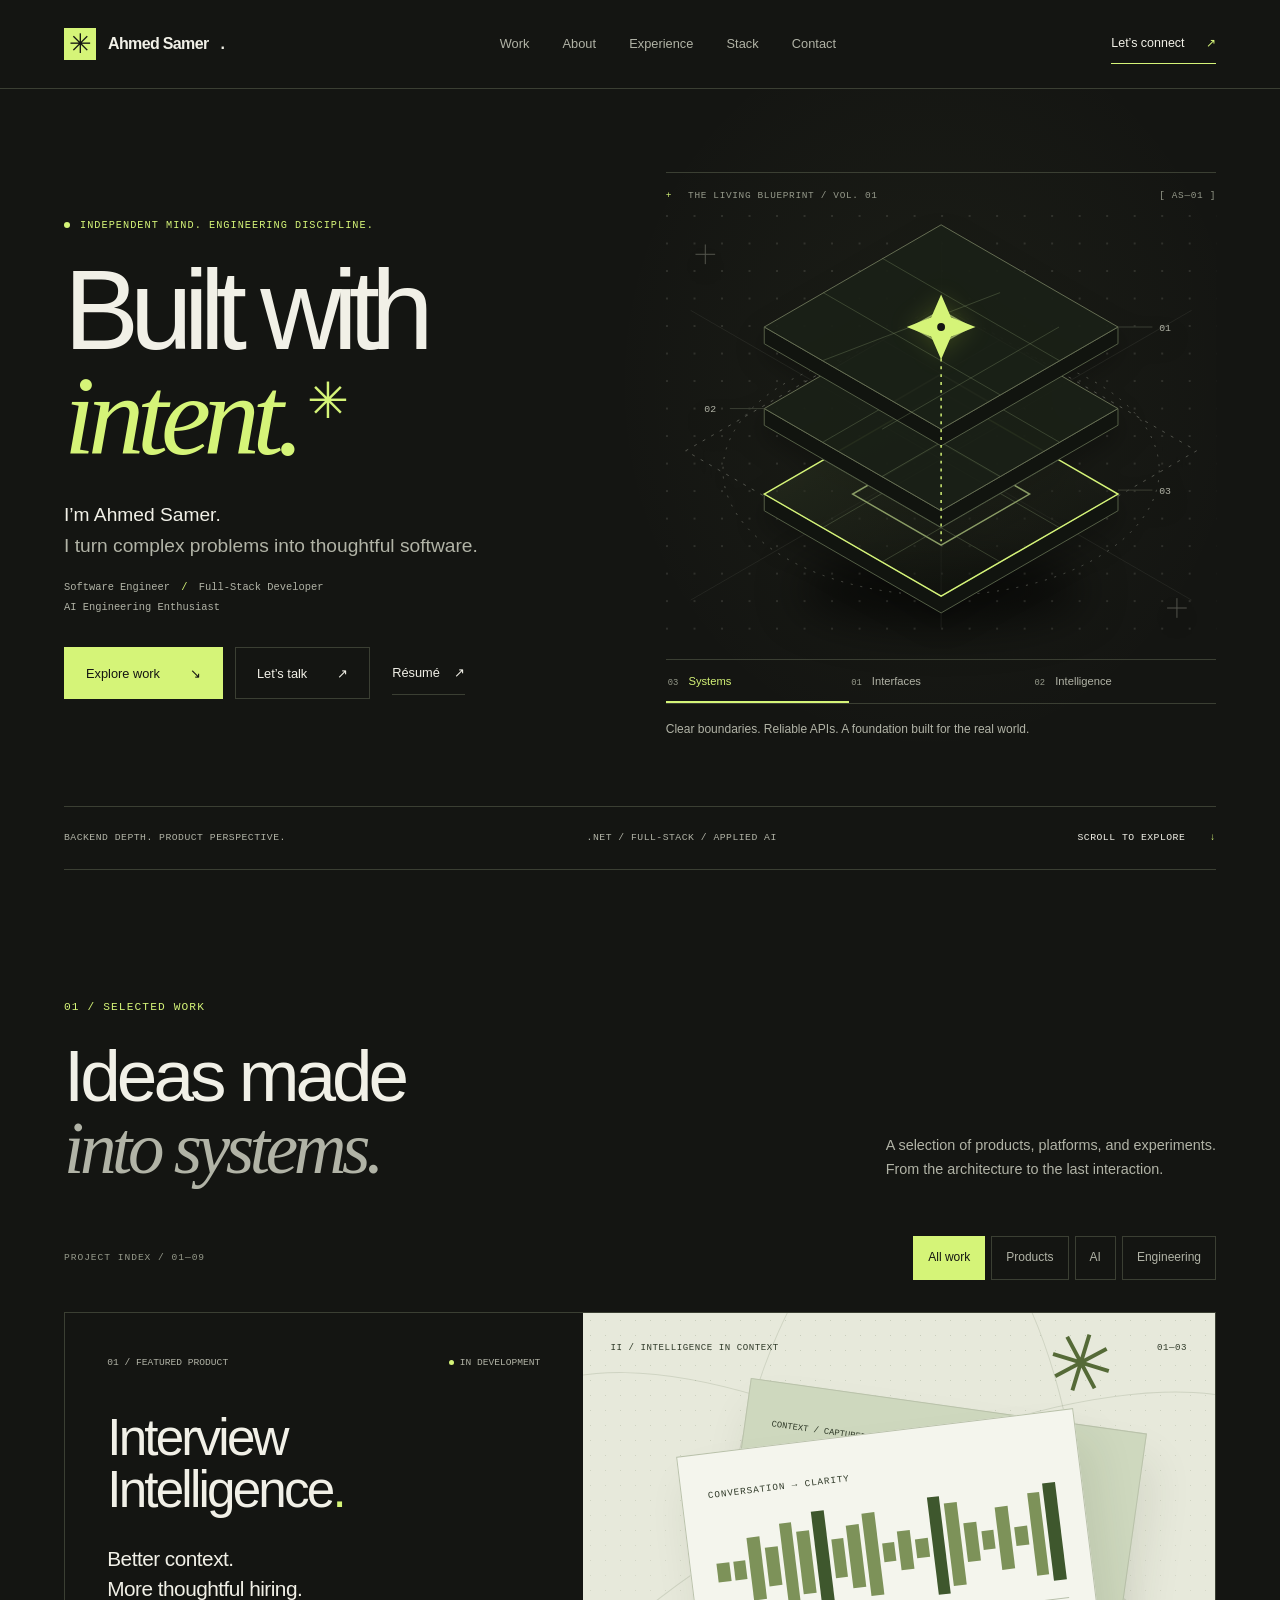
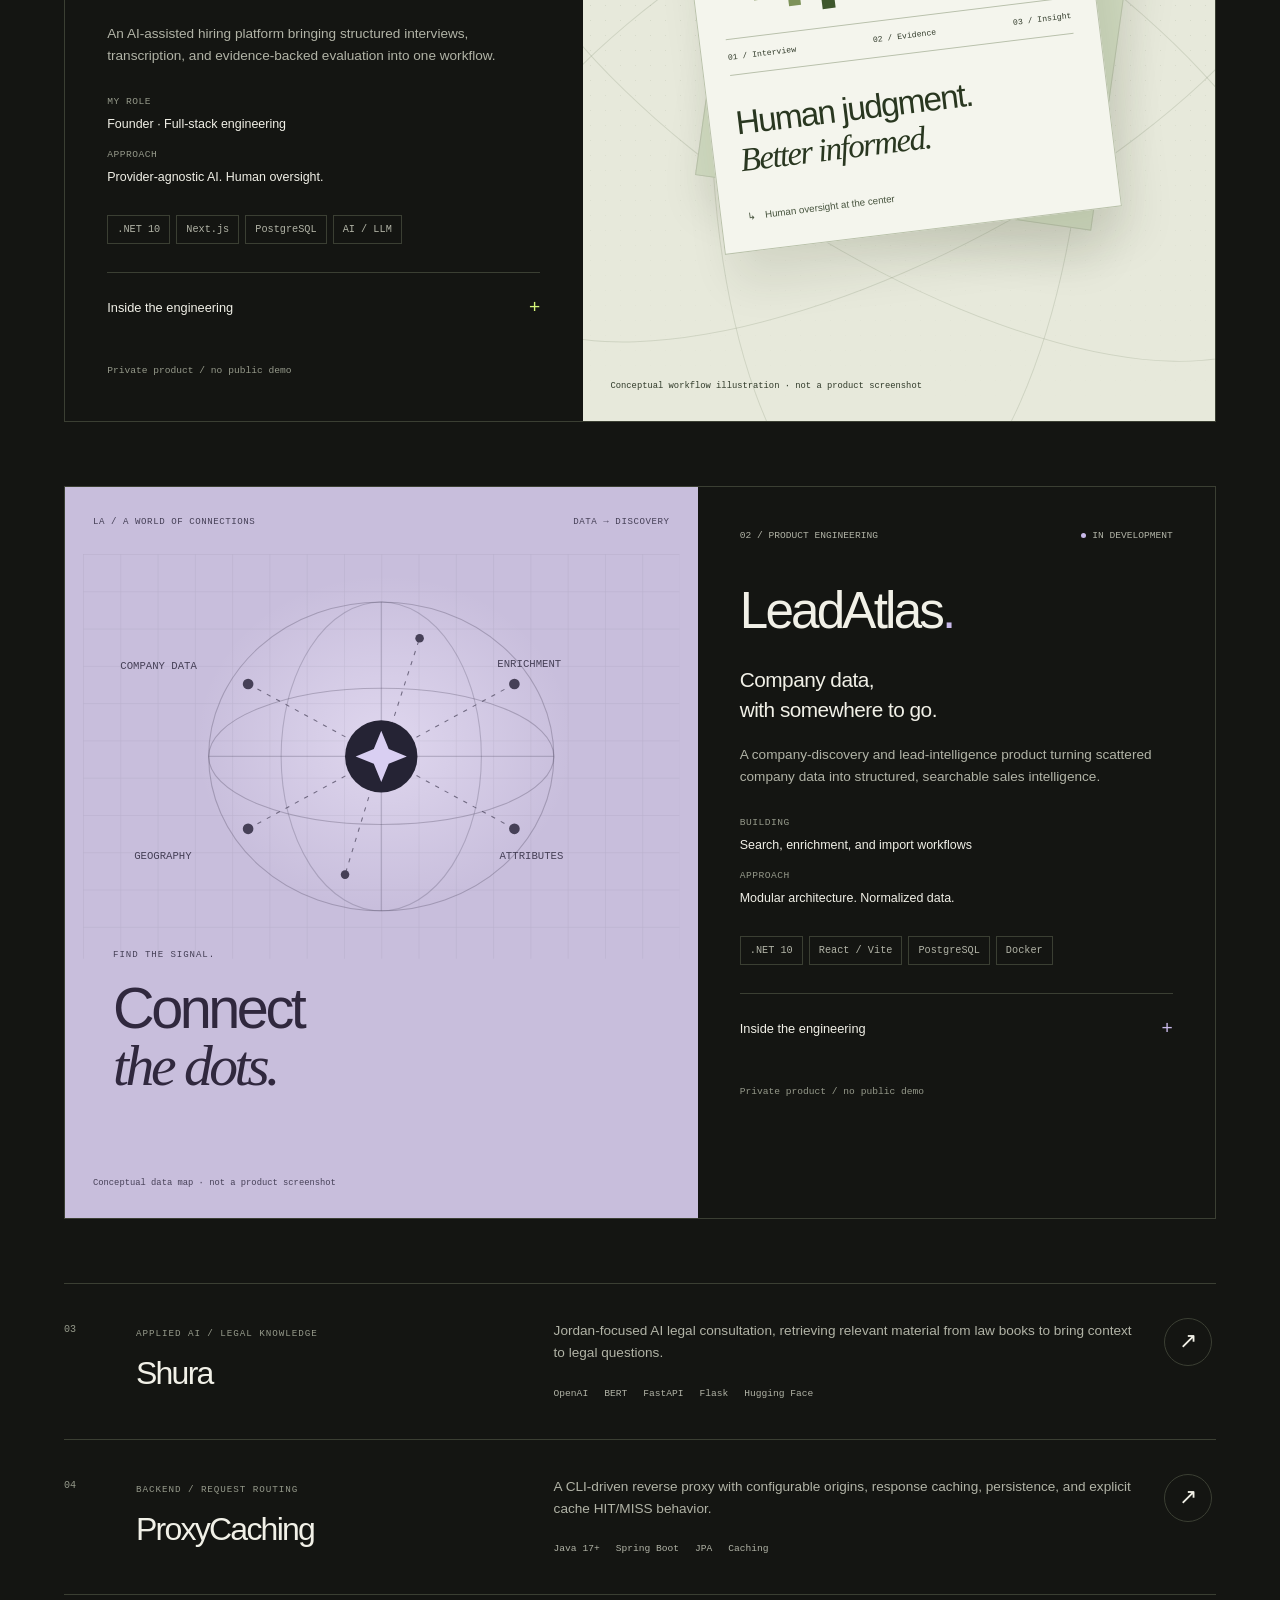
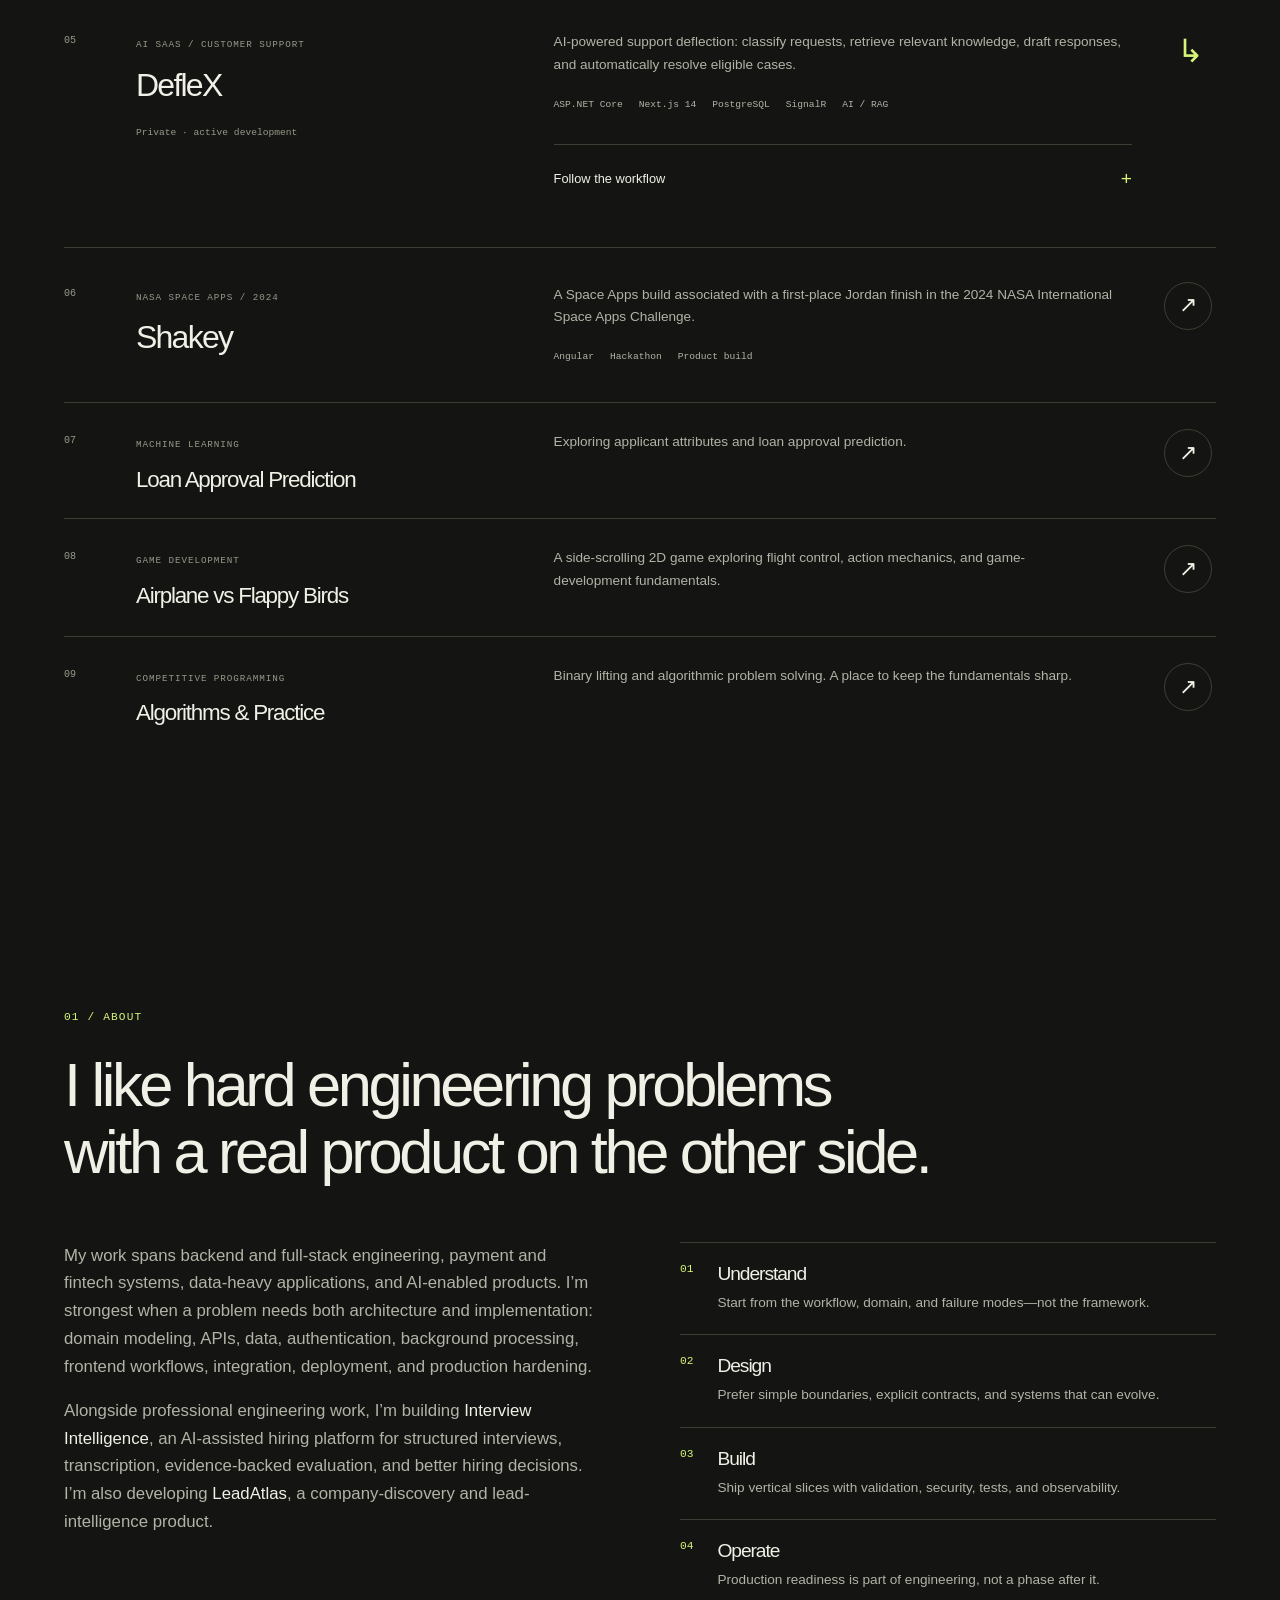
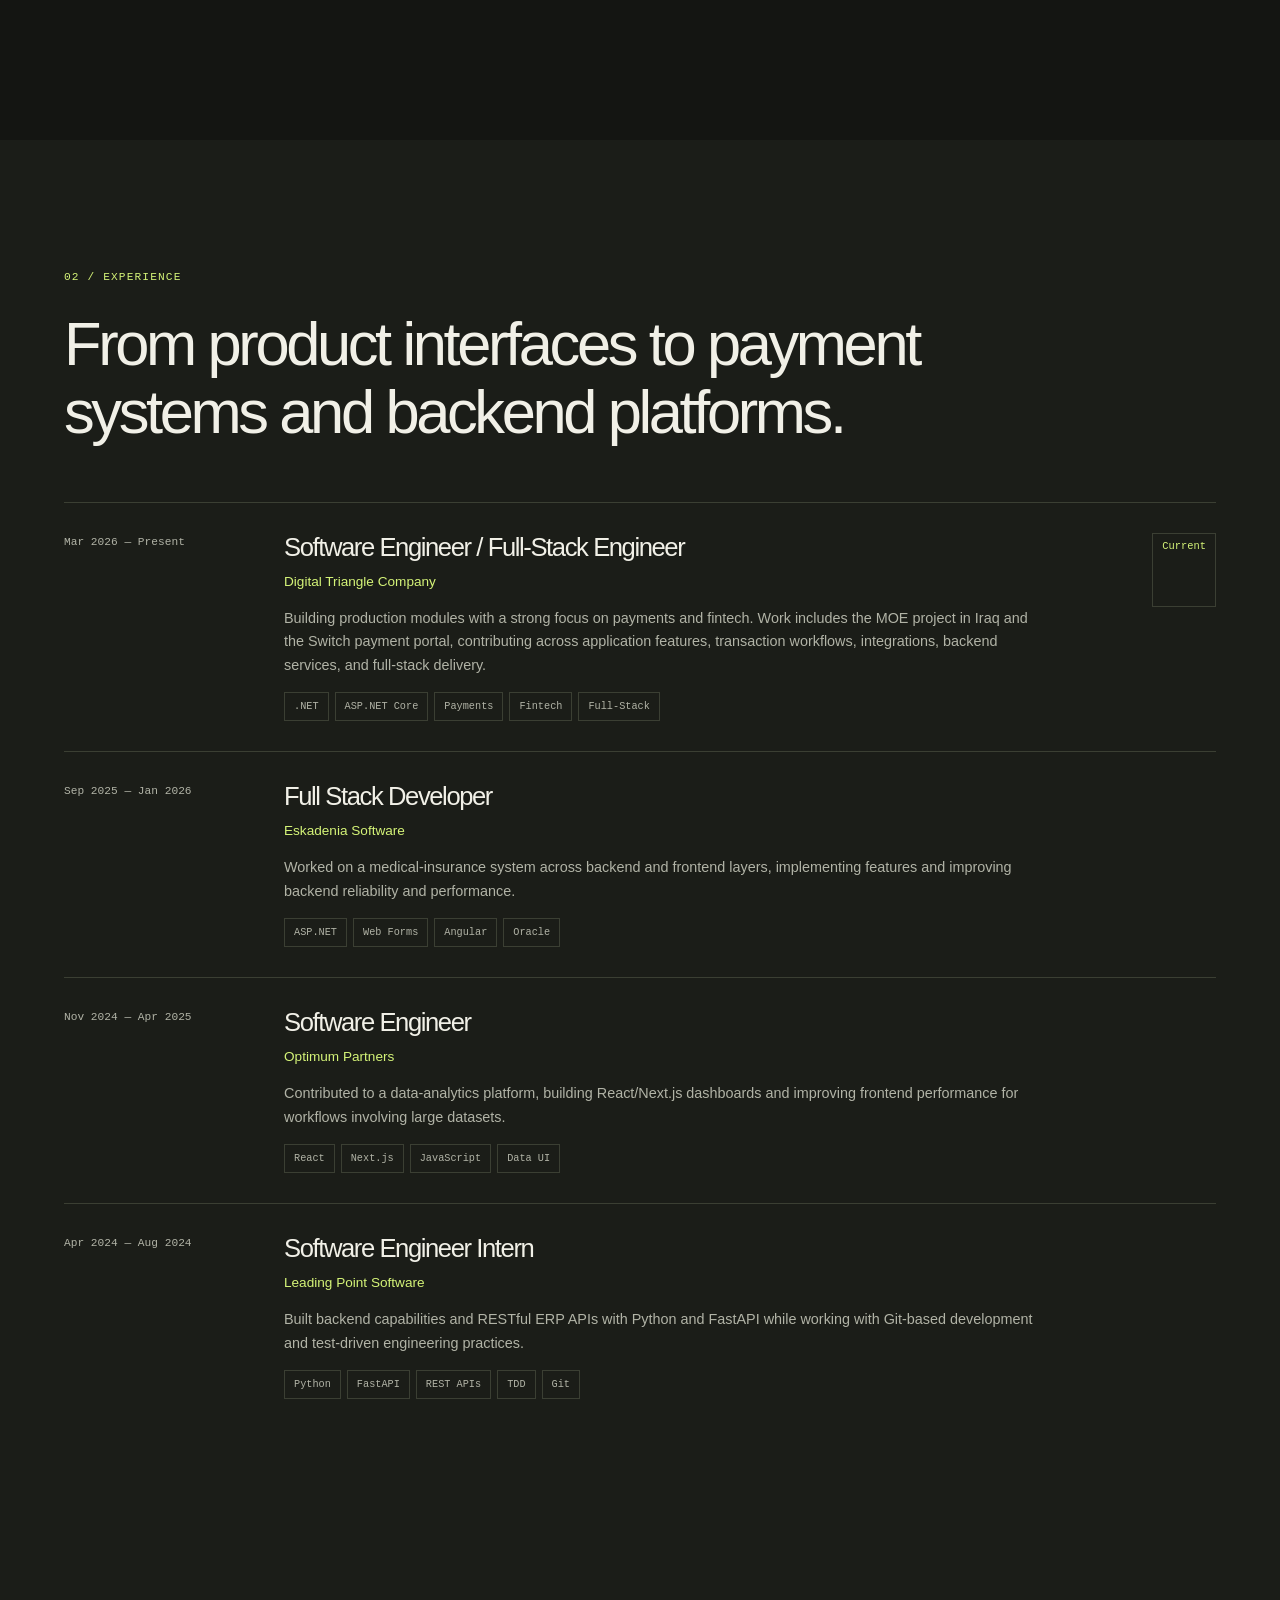
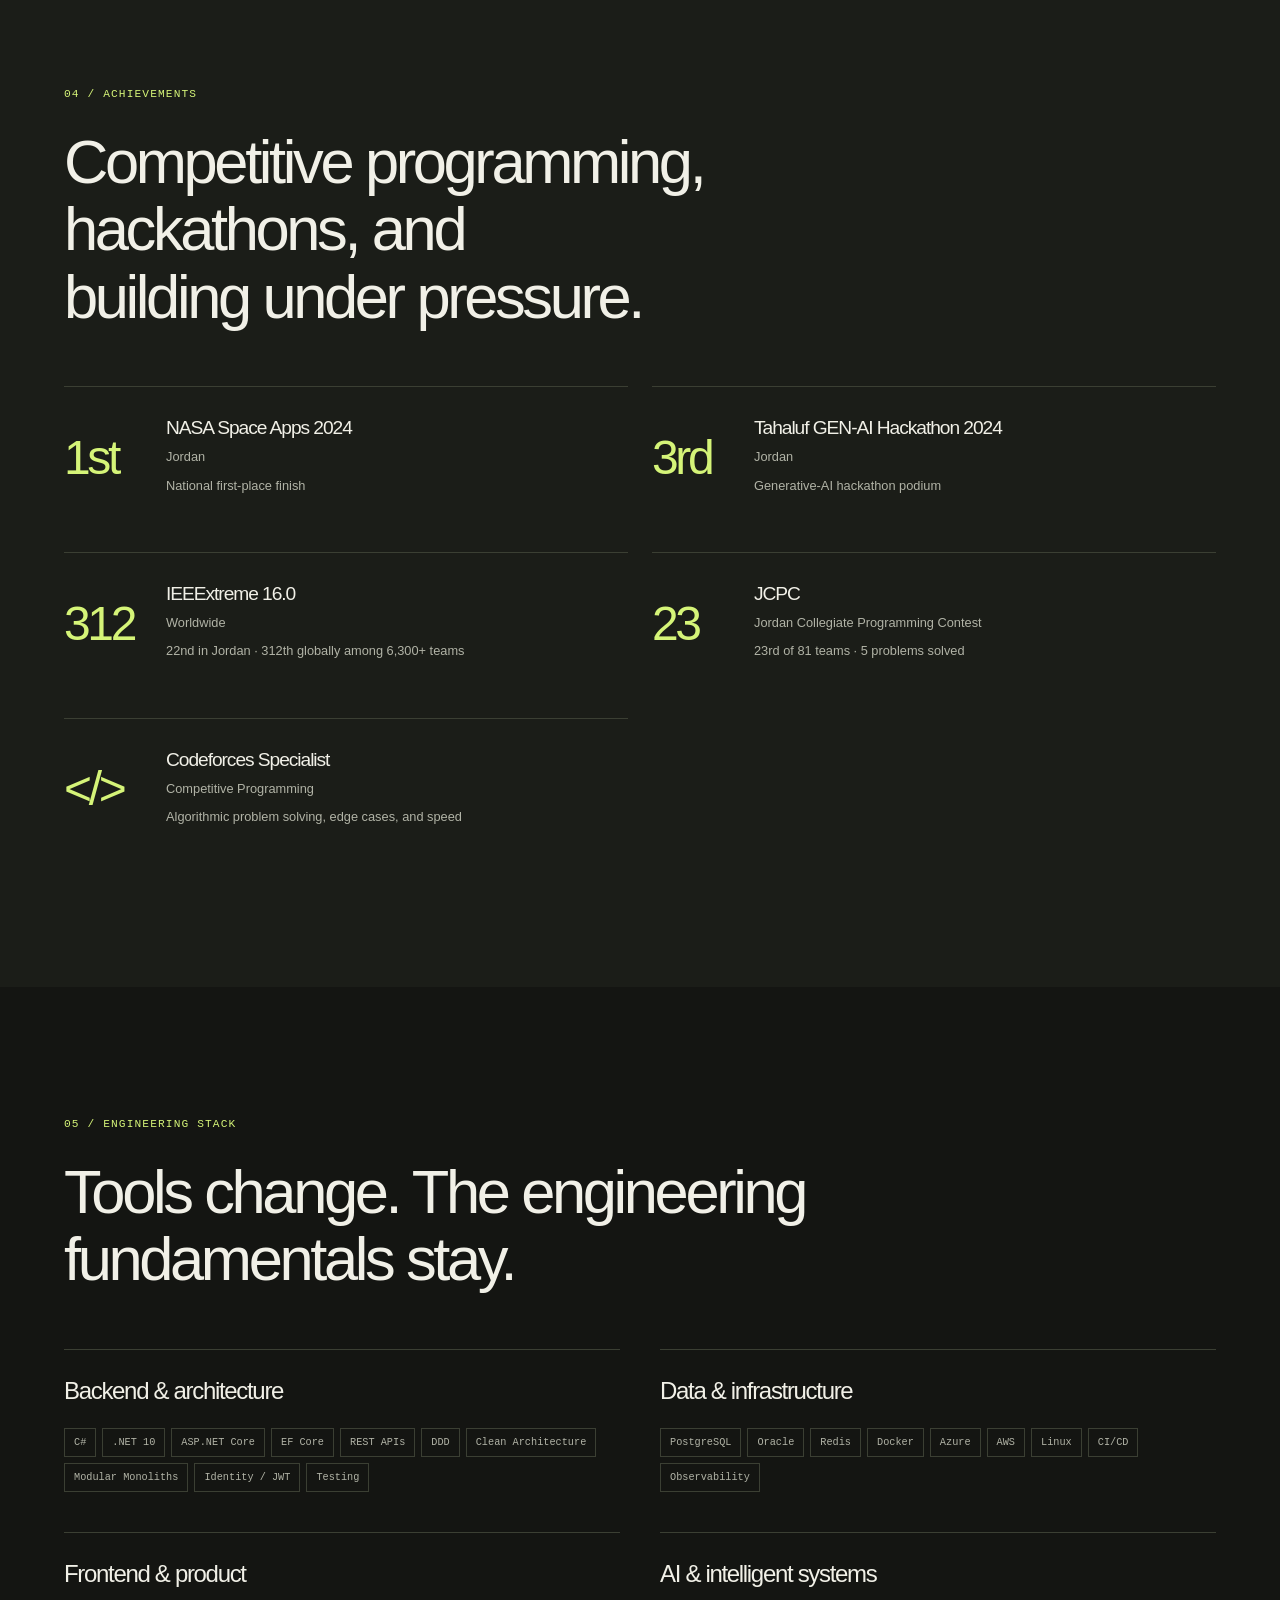
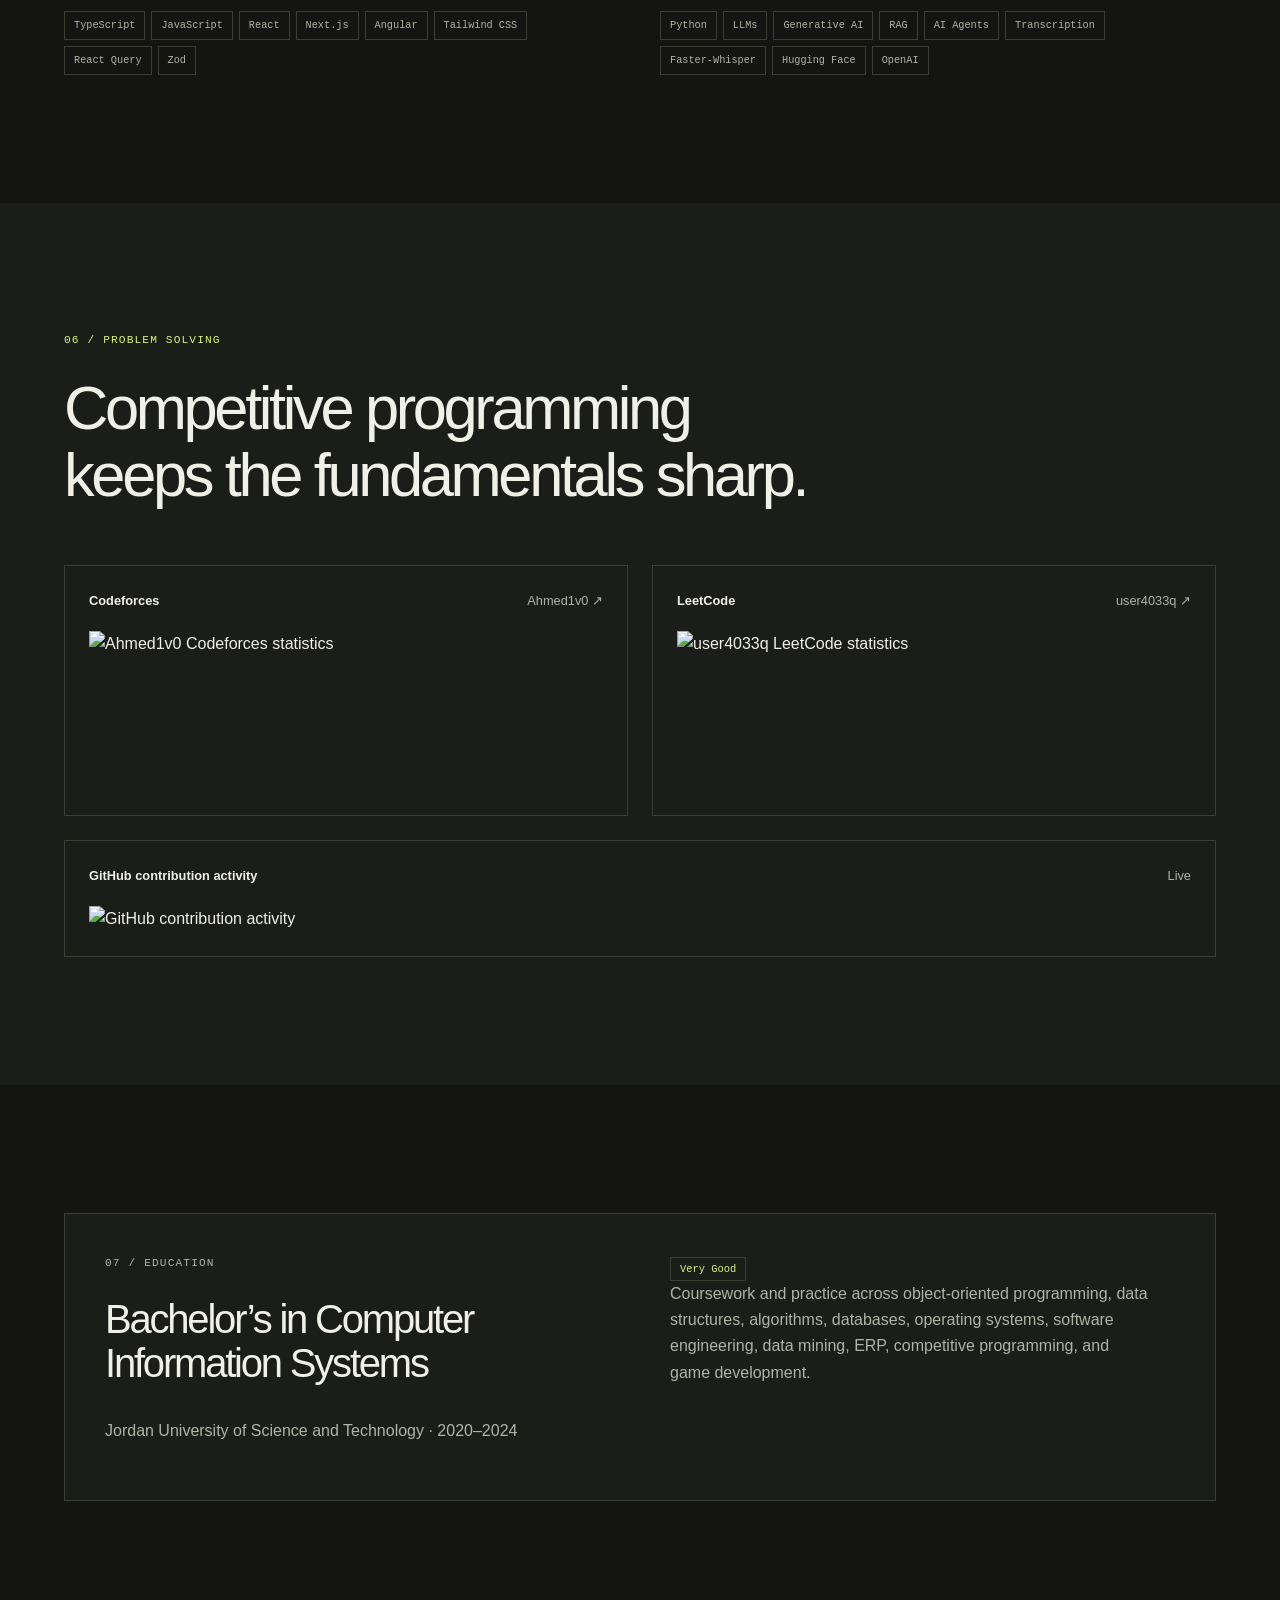
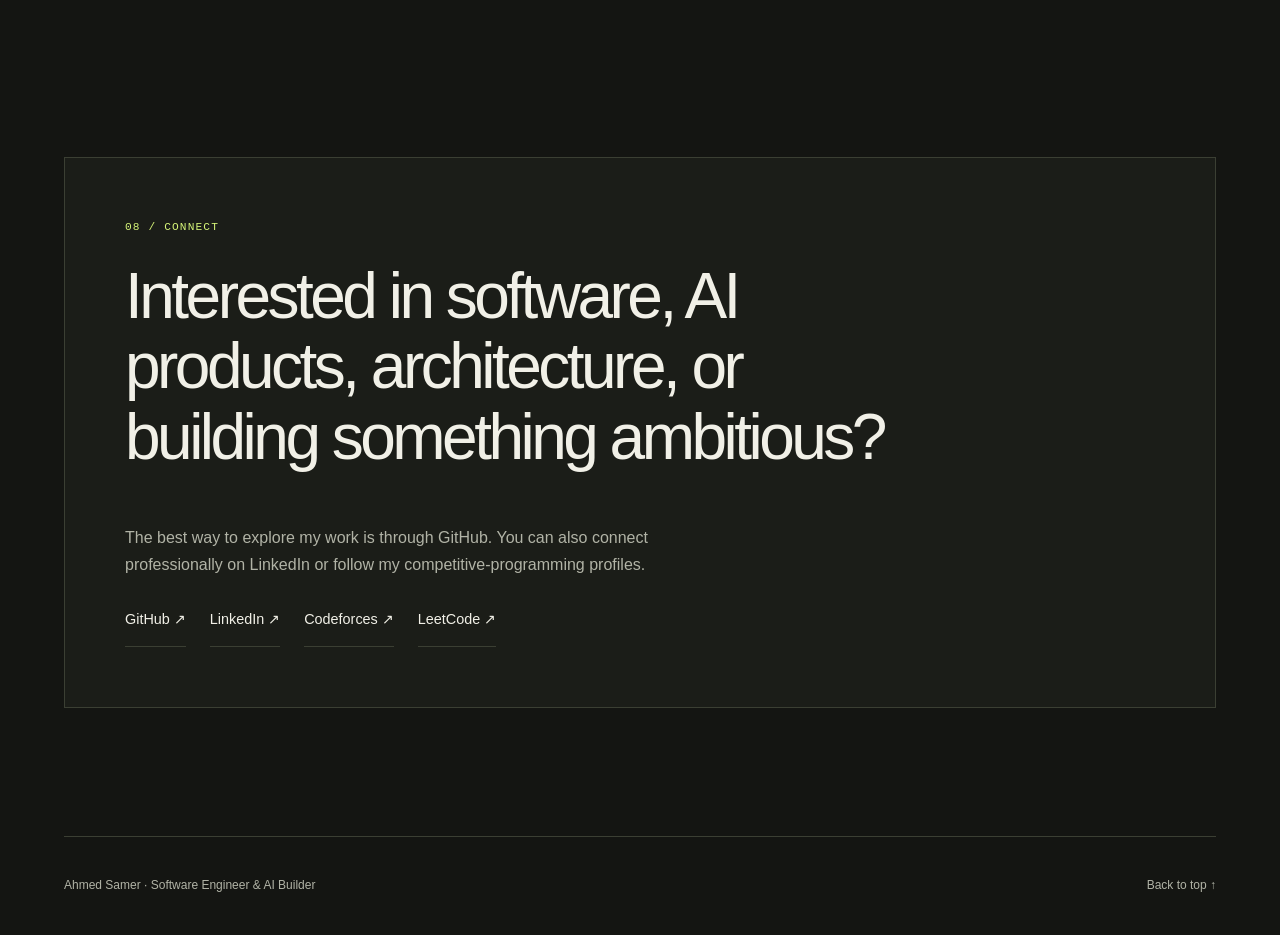
==== commit d589af05: "feat: build cinematic project compositions and engineering stories" ====
--- a/index.html
+++ b/index.html
@@ -86,6 +86,70 @@
       </div>
       <div class="hero-footnote"><span>Backend depth. Product perspective.</span><span>.NET / Full-stack / Applied AI</span><a href="#projects">Scroll to explore <span aria-hidden="true">↓</span></a></div>
     </section>
+    <section class="shell section work-section" id="projects" aria-labelledby="work-title">
+      <div class="section-heading reveal"><p class="eyebrow">01 / Selected work</p><div><h2 id="work-title">Ideas made<br><em>into systems.</em></h2><p>A selection of products, platforms, and experiments.<br>From the architecture to the last interaction.</p></div></div>
+      <div class="work-toolbar"><span class="mono">Project index / 01—09</span><div class="filters" role="group" aria-label="Filter projects"><button type="button" data-filter="all">All work</button><button type="button" data-filter="product">Products</button><button type="button" data-filter="ai">AI</button><button type="button" data-filter="engineering">Engineering</button></div></div>
+      <p id="filter-status" class="sr-only" role="status" aria-live="polite">9 projects shown</p>
+      <div class="projects" id="project-list">
+        <article class="project feature-project interview-project reveal" id="interview-intelligence" data-category="product ai engineering" aria-labelledby="interview-title">
+          <div class="project-copy">
+            <div class="project-kicker"><span>01 / Featured product</span><span class="project-status">In development</span></div>
+            <h3 id="interview-title">Interview<br>Intelligence<span class="accent-text">.</span></h3>
+            <p class="project-deck">Better context.<br>More thoughtful hiring.</p>
+            <p>An AI-assisted hiring platform bringing structured interviews, transcription, and evidence-backed evaluation into one workflow.</p>
+            <dl class="project-facts"><div><dt>My role</dt><dd>Founder · Full-stack engineering</dd></div><div><dt>Approach</dt><dd>Provider-agnostic AI. Human oversight.</dd></div></dl>
+            <div class="chips"><span>.NET 10</span><span>Next.js</span><span>PostgreSQL</span><span>AI / LLM</span></div>
+            <details class="project-details"><summary>Inside the engineering <span aria-hidden="true">+</span></summary><div class="detail-body"><h4>The workflow</h4><p>Scheduling, candidates, roles, dashboards, and interview templates give the hiring process structure. Transcription and résumé parsing/matching provide context for AI scoring, summaries, and insights.</p><h4>The architecture</h4><p>A modular .NET 10 backend and Next.js frontend, supported by PostgreSQL, Redis, background jobs, and Docker. The AI architecture is provider-agnostic, with human oversight.</p><h4>The engineering focus</h4><p>Connecting interview evidence to evaluation while keeping people in the decision loop. The product is private and in active development; its intended value is better-informed hiring decisions.</p></div></details>
+            <span class="project-availability">Private product / no public demo</span>
+          </div>
+          <figure class="project-art interview-art" aria-label="Conceptual workflow: conversation becomes evidence, then human-reviewed insight">
+            <div class="art-caption"><span>II / Intelligence in context</span><span>01—03</span></div>
+            <div class="interview-orbit" aria-hidden="true"><i></i><i></i><i></i><span>✳</span></div>
+            <div class="evidence-composition" data-depth>
+              <div class="evidence-sheet sheet-back" aria-hidden="true"><span>CONTEXT / CAPTURED</span><i></i><i></i><i></i><i></i></div>
+              <div class="evidence-sheet sheet-front"><span class="mono">Conversation → clarity</span><div class="waveform" aria-hidden="true"><i></i><i></i><i></i><i></i><i></i><i></i><i></i><i></i><i></i><i></i><i></i><i></i><i></i><i></i><i></i><i></i><i></i><i></i><i></i><i></i><i></i></div><div class="evidence-route"><span>01 / Interview</span><span>02 / Evidence</span><span>03 / Insight</span></div><p>Human judgment.<br><em>Better informed.</em></p><div class="review-note"><span aria-hidden="true">↳</span> Human oversight at the center</div></div>
+            </div>
+            <figcaption>Conceptual workflow illustration · not a product screenshot</figcaption>
+          </figure>
+        </article>
+
+        <article class="project feature-project leadatlas-project reveal" id="leadatlas" data-category="product engineering" aria-labelledby="leadatlas-title">
+          <figure class="project-art atlas-art" aria-label="Conceptual company-discovery map connecting structured data, search, and enrichment">
+            <div class="art-caption"><span>LA / A world of connections</span><span>Data → discovery</span></div>
+            <div class="atlas-map" data-depth>
+              <svg viewBox="0 0 560 380" role="img" aria-label="Abstract network of searchable company data">
+                <defs><pattern id="atlas-grid" width="35" height="35" patternUnits="userSpaceOnUse"><path d="M35 0H0V35" fill="none" stroke="currentColor" stroke-opacity=".12"/></pattern></defs>
+                <rect x="0" y="0" width="560" height="380" fill="url(#atlas-grid)"/>
+                <g fill="none" stroke="currentColor"><ellipse cx="280" cy="190" rx="162" ry="145" opacity=".3"/><ellipse cx="280" cy="190" rx="94" ry="145" opacity=".25"/><ellipse cx="280" cy="190" rx="162" ry="64" opacity=".3"/><path d="M118 190h324M280 45v290" opacity=".25"/><path d="m155 122 125 68 125-68M155 258l125-68 125 68M280 190l36-111M280 190l-34 111" stroke-dasharray="4 6" opacity=".7"/></g>
+                <g class="atlas-nodes" fill="currentColor"><circle cx="155" cy="122" r="5"/><circle cx="405" cy="122" r="5"/><circle cx="155" cy="258" r="5"/><circle cx="405" cy="258" r="5"/><circle cx="316" cy="79" r="4"/><circle cx="246" cy="301" r="4"/></g>
+                <circle cx="280" cy="190" r="34" fill="#252334"/><path d="m280 166 7 17 17 7-17 7-7 17-7-17-17-7 17-7Z" fill="#d9cff2"/>
+                <g fill="currentColor" font-family="monospace" font-size="10"><text x="35" y="108">COMPANY DATA</text><text x="389" y="106">ENRICHMENT</text><text x="48" y="286">GEOGRAPHY</text><text x="391" y="286">ATTRIBUTES</text></g>
+              </svg>
+            </div>
+            <div class="atlas-label"><span class="mono">Find the signal.</span><p>Connect<br><em>the dots.</em></p></div>
+            <figcaption>Conceptual data map · not a product screenshot</figcaption>
+          </figure>
+          <div class="project-copy">
+            <div class="project-kicker"><span>02 / Product engineering</span><span class="project-status">In development</span></div>
+            <h3 id="leadatlas-title">LeadAtlas<span class="accent-text">.</span></h3>
+            <p class="project-deck">Company data,<br>with somewhere to go.</p>
+            <p>A company-discovery and lead-intelligence product turning scattered company data into structured, searchable sales intelligence.</p>
+            <dl class="project-facts"><div><dt>Building</dt><dd>Search, enrichment, and import workflows</dd></div><div><dt>Approach</dt><dd>Modular architecture. Normalized data.</dd></div></dl>
+            <div class="chips"><span>.NET 10</span><span>React / Vite</span><span>PostgreSQL</span><span>Docker</span></div>
+            <details class="project-details"><summary>Inside the engineering <span aria-hidden="true">+</span></summary><div class="detail-body"><h4>The workflow</h4><p>Search by geography and company attributes, enrich leads and contacts, and bring in documents and spreadsheets.</p><h4>The architecture</h4><p>A modular .NET backend, React/Vite frontend, EF Core, and a normalized PostgreSQL model. Docker supports the environment; architecture and integration tests protect the system boundaries.</p><h4>The engineering focus</h4><p>Turning imported and enriched company data into a consistent model that can be searched. Private and in active development, with structured sales intelligence as the intended product value.</p></div></details>
+            <span class="project-availability">Private product / no public demo</span>
+          </div>
+        </article>
+
+        <article class="project index-project reveal" id="shura" data-category="ai product"><span class="project-number">03</span><div class="index-title"><span class="mono">Applied AI / Legal knowledge</span><h3>Shura</h3></div><div class="index-description"><p>Jordan-focused AI legal consultation, retrieving relevant material from law books to bring context to legal questions.</p><div class="chips"><span>OpenAI</span><span>BERT</span><span>FastAPI</span><span>Flask</span><span>Hugging Face</span></div></div><a class="project-arrow" href="https://github.com/ahmed1v0/Gen-Ai-Project" target="_blank" rel="noopener noreferrer" aria-label="Shura repository on GitHub">↗</a></article>
+        <article class="project index-project reveal" id="proxycaching" data-category="engineering"><span class="project-number">04</span><div class="index-title"><span class="mono">Backend / Request routing</span><h3>ProxyCaching</h3></div><div class="index-description"><p>A CLI-driven reverse proxy with configurable origins, response caching, persistence, and explicit cache HIT/MISS behavior.</p><div class="chips"><span>Java 17+</span><span>Spring Boot</span><span>JPA</span><span>Caching</span></div></div><a class="project-arrow" href="https://github.com/ahmed1v0/proxycache" target="_blank" rel="noopener noreferrer" aria-label="ProxyCaching repository on GitHub">↗</a></article>
+        <article class="project index-project deflex-project reveal" id="deflex" data-category="ai product engineering"><span class="project-number">05</span><div class="index-title"><span class="mono">AI SaaS / Customer support</span><h3>DefleX</h3><span class="project-availability">Private · active development</span></div><div class="index-description"><p>AI-powered support deflection: classify requests, retrieve relevant knowledge, draft responses, and automatically resolve eligible cases.</p><div class="chips"><span>ASP.NET Core</span><span>Next.js 14</span><span>PostgreSQL</span><span>SignalR</span><span>AI / RAG</span></div><details class="project-details"><summary>Follow the workflow <span aria-hidden="true">+</span></summary><div class="detail-body"><p>Inbound request → classification → knowledge retrieval → response draft → eligible-case resolution. The product combines ASP.NET Core, Next.js 14, PostgreSQL, SignalR, and AI/RAG.</p></div></details></div><span class="index-symbol" aria-hidden="true">↳</span></article>
+        <article class="project index-project reveal" id="shakey" data-category="product engineering"><span class="project-number">06</span><div class="index-title"><span class="mono">NASA Space Apps / 2024</span><h3>Shakey</h3></div><div class="index-description"><p>A Space Apps build associated with a first-place Jordan finish in the 2024 NASA International Space Apps Challenge.</p><div class="chips"><span>Angular</span><span>Hackathon</span><span>Product build</span></div></div><a class="project-arrow" href="https://github.com/ahmed1v0/NasaProject" target="_blank" rel="noopener noreferrer" aria-label="Shakey repository on GitHub">↗</a></article>
+        <article class="project index-project compact-project reveal" data-category="ai"><span class="project-number">07</span><div class="index-title"><span class="mono">Machine learning</span><h3>Loan Approval Prediction</h3></div><p class="index-description">Exploring applicant attributes and loan approval prediction.</p><a class="project-arrow" href="https://github.com/ahmed1v0/Loan-Approval-Prediction-System" target="_blank" rel="noopener noreferrer" aria-label="Loan Approval Prediction repository on GitHub">↗</a></article>
+        <article class="project index-project compact-project reveal" data-category="engineering"><span class="project-number">08</span><div class="index-title"><span class="mono">Game development</span><h3>Airplane vs Flappy Birds</h3></div><p class="index-description">A side-scrolling 2D game exploring flight control, action mechanics, and game-development fundamentals.</p><a class="project-arrow" href="https://github.com/ahmed1v0/Airplane-vs-FlappyBirds" target="_blank" rel="noopener noreferrer" aria-label="Airplane vs Flappy Birds repository on GitHub">↗</a></article>
+        <article class="project index-project compact-project reveal" data-category="engineering"><span class="project-number">09</span><div class="index-title"><span class="mono">Competitive programming</span><h3>Algorithms & Practice</h3></div><p class="index-description">Binary lifting and algorithmic problem solving. A place to keep the fundamentals sharp.</p><a class="project-arrow" href="https://github.com/ahmed1v0/BinaryLifting" target="_blank" rel="noopener noreferrer" aria-label="Algorithms and Practice repository on GitHub">↗</a></article>
+      </div>
+    </section>
     <section class="shell section" id="about">
       <div class="heading reveal"><p class="eyebrow">01 / About</p><h2>I like hard engineering problems with a real product on the other side.</h2></div>
       <div class="aboutgrid">
@@ -104,21 +168,6 @@
       </div>
     </div></section>
 
-    <section class="shell section" id="projects">
-      <div class="heading split reveal"><div><p class="eyebrow">03 / Selected work</p><h2>Products, systems, AI experiments, and engineering projects.</h2></div><div class="filters" role="group" aria-label="Filter projects"><button class="active" data-filter="all">All</button><button data-filter="product">Products</button><button data-filter="ai">AI</button><button data-filter="engineering">Engineering</button></div></div>
-      <p id="filter-status" class="sr-only" role="status" aria-live="polite">9 projects shown</p><div class="projects" id="project-list">
-        <article class="project featured reveal" data-category="product ai engineering"><div class="top"><span>01</span><b class="badge accent">Founder project</b></div><h3>Interview Intelligence</h3><p>AI-assisted hiring and interview-intelligence platform for structured interviews, transcription, evidence-backed evaluation, and better hiring decisions.</p><ul><li>Scheduling, candidate workflows, roles, dashboards, and templates</li><li>Transcription, résumé parsing/matching, AI scoring, summaries, and insights</li><li>Provider-agnostic AI architecture with human oversight</li><li>.NET 10 modular backend, Next.js, PostgreSQL, Redis, background jobs, Docker</li></ul><div class="chips"><span>.NET 10</span><span>Next.js</span><span>PostgreSQL</span><span>AI/LLM</span></div><small>Private · active development</small></article>
-        <article class="project featured reveal" data-category="product engineering"><div class="top"><span>02</span><b class="badge">Product</b></div><h3>LeadAtlas</h3><p>Company-discovery and lead-intelligence platform designed to turn company data into structured, searchable sales intelligence.</p><ul><li>Search by geography and company attributes</li><li>Lead/contact enrichment and document/spreadsheet imports</li><li>Modular .NET architecture with normalized PostgreSQL model</li><li>React/Vite, EF Core, Docker, architecture and integration tests</li></ul><div class="chips"><span>.NET 10</span><span>React</span><span>PostgreSQL</span><span>Docker</span></div><small>Private · active development</small></article>
-        <article class="project reveal" data-category="ai product"><div class="top"><span>03</span><b class="badge">GenAI</b></div><h3>Shura — AI Legal Consultation</h3><p>Jordan-focused legal-consultation platform that processes legal questions with AI and retrieves relevant material from law books.</p><div class="chips"><span>OpenAI</span><span>BERT</span><span>FastAPI</span><span>Flask</span><span>Hugging Face</span></div><a href="https://github.com/ahmed1v0/Gen-Ai-Project" target="_blank" rel="noreferrer">View repository ↗</a></article>
-        <article class="project reveal" data-category="engineering"><div class="top"><span>04</span><b class="badge">Backend</b></div><h3>ProxyCaching</h3><p>CLI-driven Spring Boot reverse proxy with configurable origin mappings, response caching, persistence, and cache HIT/MISS behavior.</p><div class="chips"><span>Java 17+</span><span>Spring Boot</span><span>JPA</span><span>Caching</span></div><a href="https://github.com/ahmed1v0/proxycache" target="_blank" rel="noreferrer">View repository ↗</a></article>
-        <article class="project reveal" data-category="ai product engineering"><div class="top"><span>05</span><b class="badge">AI SaaS</b></div><h3>DefleX</h3><p>AI-powered customer-support deflection platform that classifies inbound requests, retrieves relevant knowledge, drafts responses, and can automatically resolve eligible cases.</p><div class="chips"><span>ASP.NET Core</span><span>Next.js 14</span><span>PostgreSQL</span><span>SignalR</span><span>AI/RAG</span></div><small>Private · active development</small></article>
-        <article class="project reveal" data-category="product engineering"><div class="top"><span>06</span><b class="badge gold">Hackathon</b></div><h3>Shakey — NASA Space Apps</h3><p>Space Apps project associated with a 1st-place Jordan finish in the 2024 NASA International Space Apps Challenge.</p><div class="chips"><span>Angular</span><span>Hackathon</span><span>Product build</span></div><a href="https://github.com/ahmed1v0/NasaProject" target="_blank" rel="noreferrer">View repository ↗</a></article>
-        <article class="project small reveal" data-category="ai"><span>07</span><h3>Loan Approval Prediction</h3><p>Machine-learning exploration around applicant attributes and loan approval prediction.</p><a href="https://github.com/ahmed1v0/Loan-Approval-Prediction-System" target="_blank" rel="noreferrer">Repository ↗</a></article>
-        <article class="project small reveal" data-category="engineering"><span>08</span><h3>Airplane vs Flappy Birds</h3><p>A side-scrolling 2D game project combining flight control, action mechanics, and game-development fundamentals.</p><a href="https://github.com/ahmed1v0/Airplane-vs-FlappyBirds" target="_blank" rel="noreferrer">Repository ↗</a></article>
-        <article class="project small reveal" data-category="engineering"><span>09</span><h3>Algorithms & Practice</h3><p>Competitive-programming and algorithm work including binary lifting and problem-solving practice.</p><a href="https://github.com/ahmed1v0/BinaryLifting" target="_blank" rel="noreferrer">Repository ↗</a></article>
-      </div>
-    </section>
-
     <section class="tint section" id="achievements"><div class="shell">
       <div class="heading reveal"><p class="eyebrow">04 / Achievements</p><h2>Competitive programming, hackathons, and building under pressure.</h2></div>
       <div class="awards"><article class="reveal"><b>1st</b><div><h3>NASA Space Apps 2024</h3><p>Jordan</p><span>National first-place finish</span></div></article><article class="reveal"><b>3rd</b><div><h3>Tahaluf GEN-AI Hackathon 2024</h3><p>Jordan</p><span>Generative-AI hackathon podium</span></div></article><article class="reveal"><b>312</b><div><h3>IEEExtreme 16.0</h3><p>Worldwide</p><span>22nd in Jordan · 312th globally among 6,300+ teams</span></div></article><article class="reveal"><b>23</b><div><h3>JCPC</h3><p>Jordan Collegiate Programming Contest</p><span>23rd of 81 teams · 5 problems solved</span></div></article><article class="reveal wide"><b>&lt;/&gt;</b><div><h3>Codeforces Specialist</h3><p>Competitive Programming</p><span>Algorithmic problem solving, edge cases, and speed</span></div></article></div>
--- a/styles.css
+++ b/styles.css
@@ -279,3 +279,125 @@
 @media (prefers-reduced-motion: reduce) {
   .diagram-layer { transform: none !important; }
 }
+
+/* Work is a gallery of compositions followed by a concise project index. */
+.section-heading { margin-bottom: 52px; }
+.section-heading > div { display: flex; align-items: end; justify-content: space-between; gap: 40px; }
+.section-heading h2 { font-size: clamp(3.2rem, 5.7vw, 6rem); line-height: .98; margin: 0; }
+.section-heading h2 em { font: italic 1em/.98 Georgia, serif; letter-spacing: -.06em; color: var(--muted); }
+.section-heading > div > p { color: var(--muted); max-width: 350px; font-size: .9rem; margin-bottom: 3px; }
+.work-toolbar { display: flex; align-items: center; justify-content: space-between; gap: 24px; margin-bottom: 32px; }
+.work-toolbar > span { color: var(--sub); font-size: .6rem; }
+.projects { display: block; }
+.project.feature-project { display: grid; grid-template-columns: .9fr 1.1fr; padding: 0; margin-bottom: 64px; border: 1px solid var(--line); }
+.project-copy { padding: clamp(26px, 3.3vw, 50px); min-width: 0; }
+.project-kicker { display: flex; flex-wrap: wrap; gap: 12px; justify-content: space-between; font: .6rem/1.5 var(--mono); text-transform: uppercase; color: var(--muted); margin-bottom: 42px; }
+.project-status::before { content: ""; display: inline-block; width: 5px; height: 5px; background: var(--accent); border-radius: 50%; margin-right: 6px; }
+.project-copy h3 { font-size: clamp(2.7rem, 4vw, 4.3rem); line-height: 1.02; margin-bottom: 28px; }
+.accent-text { color: var(--accent); }
+.project-copy .project-deck { font-size: 1.3rem; line-height: 1.4; color: var(--text); letter-spacing: -.025em; margin-bottom: 20px; }
+.project-copy > p { font-size: .85rem; }
+.project-facts { margin: 28px 0; }
+.project-facts > div { margin-top: 14px; }
+.project-facts dt { color: var(--sub); font: .6rem/1.5 var(--mono); text-transform: uppercase; letter-spacing: .05em; }
+.project-facts dd { margin: 4px 0 0; font-size: .78rem; }
+.project-details { margin-top: 28px; border-top: 1px solid var(--line); }
+.project-details summary { display: flex; align-items: center; justify-content: space-between; gap: 16px; padding-block: 18px; font-size: .8rem; list-style: none; }
+.project-details summary::-webkit-details-marker { display: none; }
+.project-details summary span { color: var(--accent); font-size: 1.2rem; transition: transform var(--duration-medium) var(--ease); }
+.project-details[open] summary span { transform: rotate(45deg); }
+.detail-body { padding-bottom: 8px; }
+.detail-body h4 { margin: 18px 0 8px; font-size: .8rem; font-weight: 500; color: var(--text); }
+.detail-body p { font-size: .8rem; margin-bottom: 18px; }
+.project-availability { display: block; color: var(--sub); font: .6rem/1.6 var(--mono); margin-top: 22px; }
+.project-art { position: relative; min-width: 0; min-height: 650px; margin: 0; overflow: hidden; display: flex; flex-direction: column; justify-content: space-between; padding: 28px; isolation: isolate; }
+.art-caption { display: flex; justify-content: space-between; gap: 16px; font: .57rem/1.6 var(--mono); text-transform: uppercase; letter-spacing: .06em; z-index: 2; }
+.project-art figcaption { position: relative; z-index: 2; font: .55rem/1.6 var(--mono); margin-top: auto; padding-top: 24px; }
+.interview-art { background: #e7e9db; color: #303a29; }
+.interview-art::before { content: ""; position: absolute; inset: 0; z-index: -1; background-image: radial-gradient(#71806142 .7px, transparent .7px); background-size: 15px 15px; mask-image: linear-gradient(#000, transparent); }
+.interview-orbit { position: absolute; inset: 12% -24%; transform: rotate(-28deg); z-index: -1; }
+.interview-orbit i { position: absolute; border: 1px solid #66745830; width: 100%; height: 70%; border-radius: 50%; top: 15%; }
+.interview-orbit i:nth-child(2) { transform: rotate(60deg); }
+.interview-orbit i:nth-child(3) { transform: rotate(120deg); }
+.interview-orbit > span { position: absolute; font-size: 5rem; right: 14%; top: 4%; color: #556a37; }
+.evidence-composition { position: relative; width: 84%; max-width: 400px; margin: 75px auto; perspective: 900px; }
+.evidence-sheet { border: 1px solid #bac2ab; padding: 26px; background: #f4f5ed; box-shadow: 10px 30px 45px #2833181a; }
+.sheet-front { position: relative; transform: rotate(-7deg); }
+.sheet-back { position: absolute; inset: 0; transform: rotate(8deg) translate(18px, -30px); background: #ced8be; }
+.sheet-back > span { font: .55rem var(--mono); }
+.sheet-back i { display: block; width: 75%; height: 6px; background: #7a8c5b33; margin-top: 16px; }
+.sheet-front > .mono { font-size: .58rem; }
+.waveform { display: flex; align-items: center; gap: 4px; height: 98px; margin-block: 18px; }
+.waveform i { flex: 1; height: 20%; background: #7d9259; min-width: 2px; }
+.waveform i:nth-child(3n) { height: 65%; }
+.waveform i:nth-child(4n) { height: 40%; }
+.waveform i:nth-child(5n) { height: 85%; }
+.waveform i:nth-child(7n) { height: 100%; background: #3e572d; }
+.evidence-route { display: flex; justify-content: space-between; gap: 8px; border-block: 1px solid #b9c1ac; padding-block: 13px; font: .51rem var(--mono); }
+.sheet-front > p { color: #293720; font-size: clamp(1.8rem, 2.6vw, 2.8rem); line-height: 1.1; letter-spacing: -.05em; margin: 30px 0; }
+.sheet-front > p em { font-family: Georgia, serif; font-weight: 400; }
+.review-note { font-size: .61rem; color: #47543e; }
+.review-note span { margin-right: 7px; }
+.leadatlas-project { --accent: #c8b9e9; }
+.project.leadatlas-project { grid-template-columns: 1.1fr .9fr; }
+.atlas-art { background: #c8bedc; color: #464057; min-height: 630px; }
+.atlas-art::before { content: ""; position: absolute; width: 65%; height: 50%; left: 18%; top: 10%; background: radial-gradient(#f4edff85, transparent 65%); z-index: -1; }
+.atlas-map { margin: 25px -10px 0; }
+.atlas-label { margin: -20px 0 0 20px; position: relative; }
+.atlas-label .mono { font-size: .57rem; }
+.atlas-label p { font-size: clamp(2.5rem, 4.5vw, 5rem); line-height: .98; color: #30283e; margin-top: 15px; letter-spacing: -.06em; }
+.atlas-label p em { font-family: Georgia, serif; }
+.project.index-project { display: grid; grid-template-columns: 40px minmax(190px, .8fr) minmax(200px, 1.2fr) 52px; gap: 32px; padding-block: 34px; align-items: start; transition: border-color var(--duration-fast), background var(--duration-fast); }
+.project.index-project:hover { border-color: var(--accent); }
+.project-number { font: .63rem var(--mono); color: var(--sub); padding-top: 6px; }
+.index-title > .mono { color: var(--sub); font-size: .58rem; }
+.index-title h3 { font-size: clamp(1.6rem, 2.5vw, 2.4rem); margin: 12px 0 0; }
+.index-description p, p.index-description { margin: 2px 0 18px; font-size: .85rem; }
+.index-description .chips span { border: 0; padding: 3px 10px 3px 0; font-size: .6rem; }
+.project a.project-arrow { display: grid; place-items: center; margin: 0; padding: 0; width: 48px; height: 48px; border: 1px solid var(--line); border-radius: 50%; color: var(--text); font-size: 1.4rem; transition: background var(--duration-fast), color var(--duration-fast), transform var(--duration-fast); }
+.project a.project-arrow:hover { color: var(--bg); background: var(--accent); border-color: var(--accent); transform: rotate(45deg); }
+.index-symbol { color: var(--accent); font-size: 2rem; text-align: center; line-height: 1.4; }
+.index-project.compact-project { padding-block: 26px; }
+.compact-project .index-title h3 { font-size: 1.4rem; }
+@media (max-width: 1000px) {
+  .project.feature-project, .project.leadatlas-project { grid-template-columns: 1fr 1fr; }
+  .project-copy { padding: 26px; }
+  .project-kicker { margin-bottom: 30px; }
+  .project-art { min-height: 580px; padding: 22px; }
+  .evidence-composition { width: 92%; }
+  .evidence-sheet { padding: 20px; }
+  .project.index-project { grid-template-columns: 24px minmax(160px, .8fr) minmax(160px, 1fr) 44px; gap: 20px; }
+  .project a.project-arrow { width: 44px; height: 44px; }
+  .work-toolbar .filters { margin-top: 0; }
+}
+@media (max-width: 760px) {
+  .section-heading > div { display: block; }
+  .section-heading > div > p { margin-top: 24px; }
+  .section-heading h2 { font-size: clamp(3rem, 12vw, 5rem); }
+  .work-toolbar { display: block; }
+  .work-toolbar > span { display: block; margin-bottom: 20px; }
+  .filters { gap: 6px; }
+  .filters button { padding-inline: 12px; }
+  .project.feature-project, .project.leadatlas-project { grid-template-columns: 1fr; margin-bottom: 40px; }
+  .project-art { min-height: 500px; grid-row: 1; }
+  .project-copy { padding: 28px 24px; }
+  .project-copy h3 { font-size: 2.8rem; }
+  .evidence-composition { width: 78%; margin: 65px auto; }
+  .sheet-front > p { font-size: 2rem; }
+  .atlas-art { min-height: 530px; }
+  .atlas-label p { font-size: 3.4rem; }
+  .project.index-project { grid-template-columns: 24px 1fr 44px; gap: 18px 14px; }
+  .index-title { grid-column: 2; }
+  .index-description { grid-row: 2; grid-column: 2 / -1; }
+  .project-arrow, .index-symbol { grid-row: 1; grid-column: 3; }
+  .index-title h3 { font-size: 1.65rem; }
+}
+@media (max-width: 380px) {
+  .project-copy { padding: 24px 20px; }
+  .project-copy h3 { font-size: 2.4rem; }
+  .project-art { min-height: 460px; padding: 18px; }
+  .evidence-composition { width: 88%; }
+  .evidence-sheet { padding: 18px; }
+  .art-caption { font-size: .5rem; }
+  .filters button { padding-inline: 10px; font-size: .7rem; }
+}
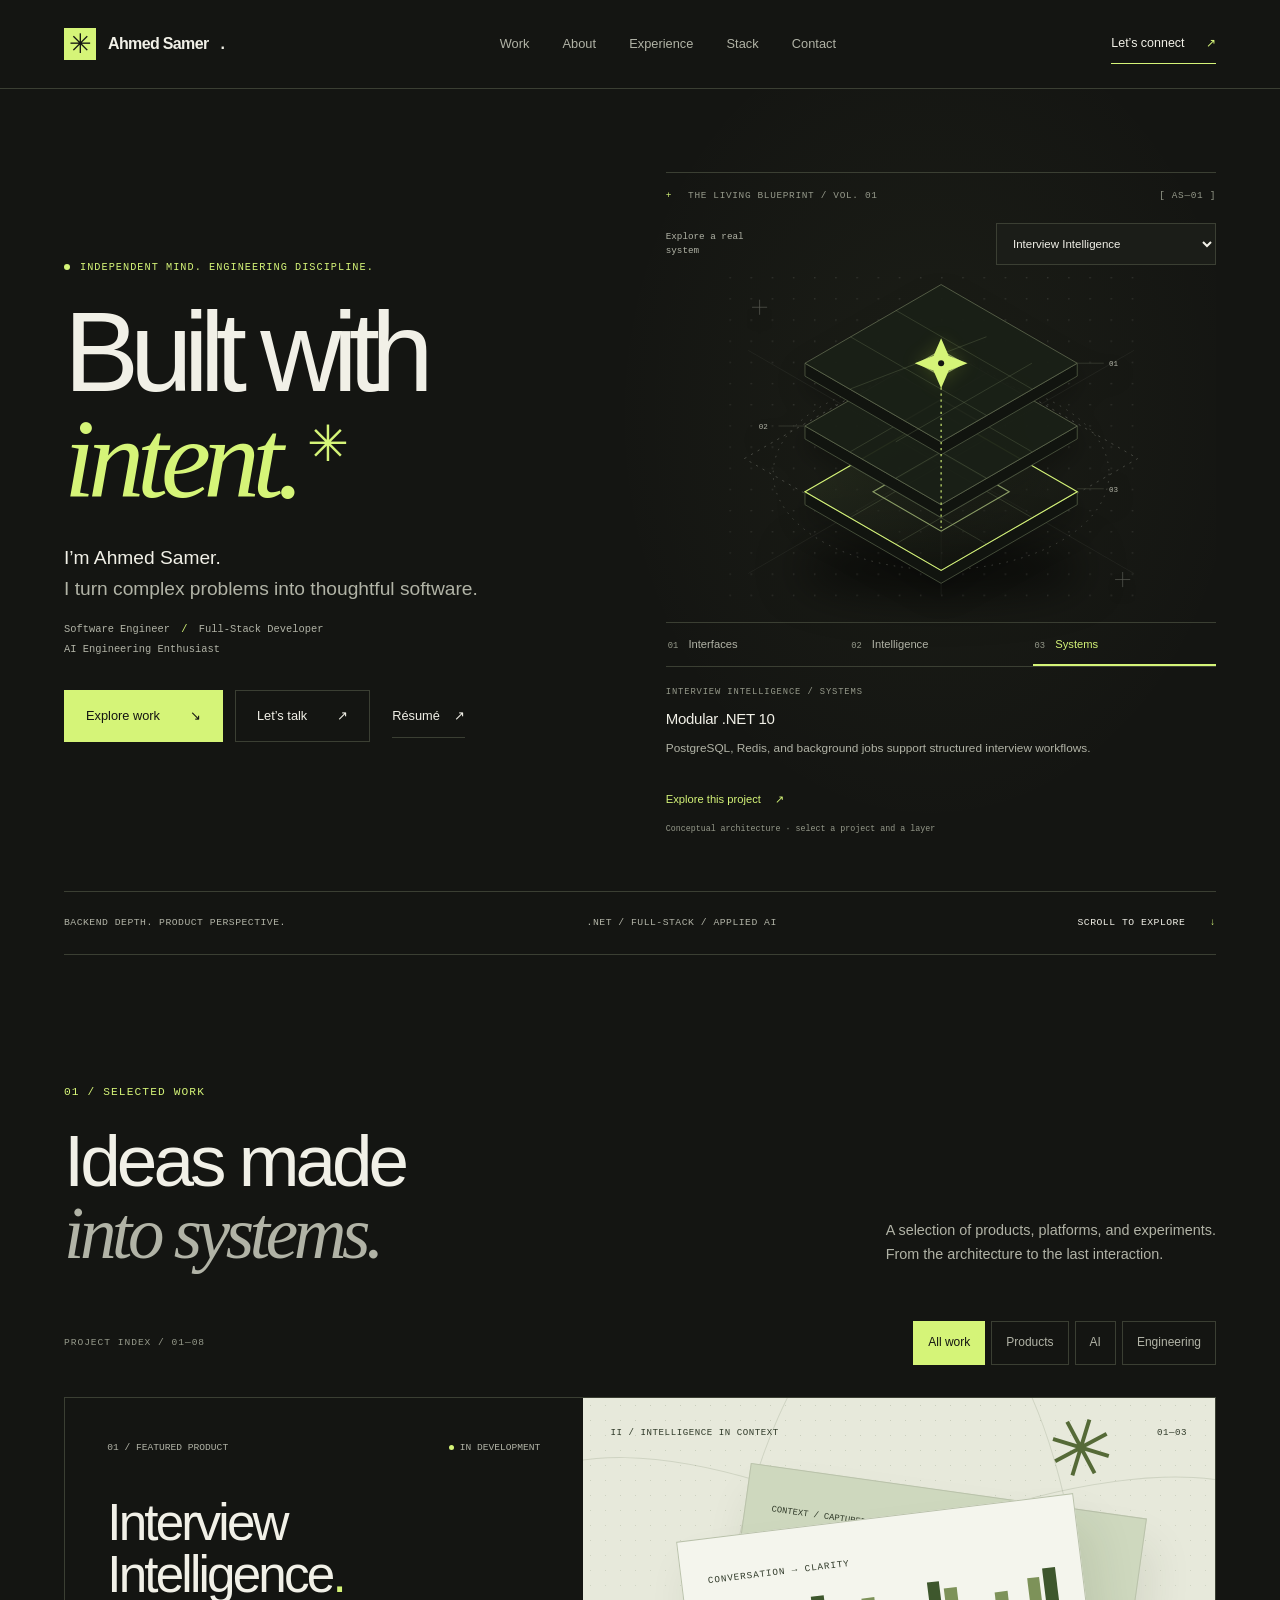
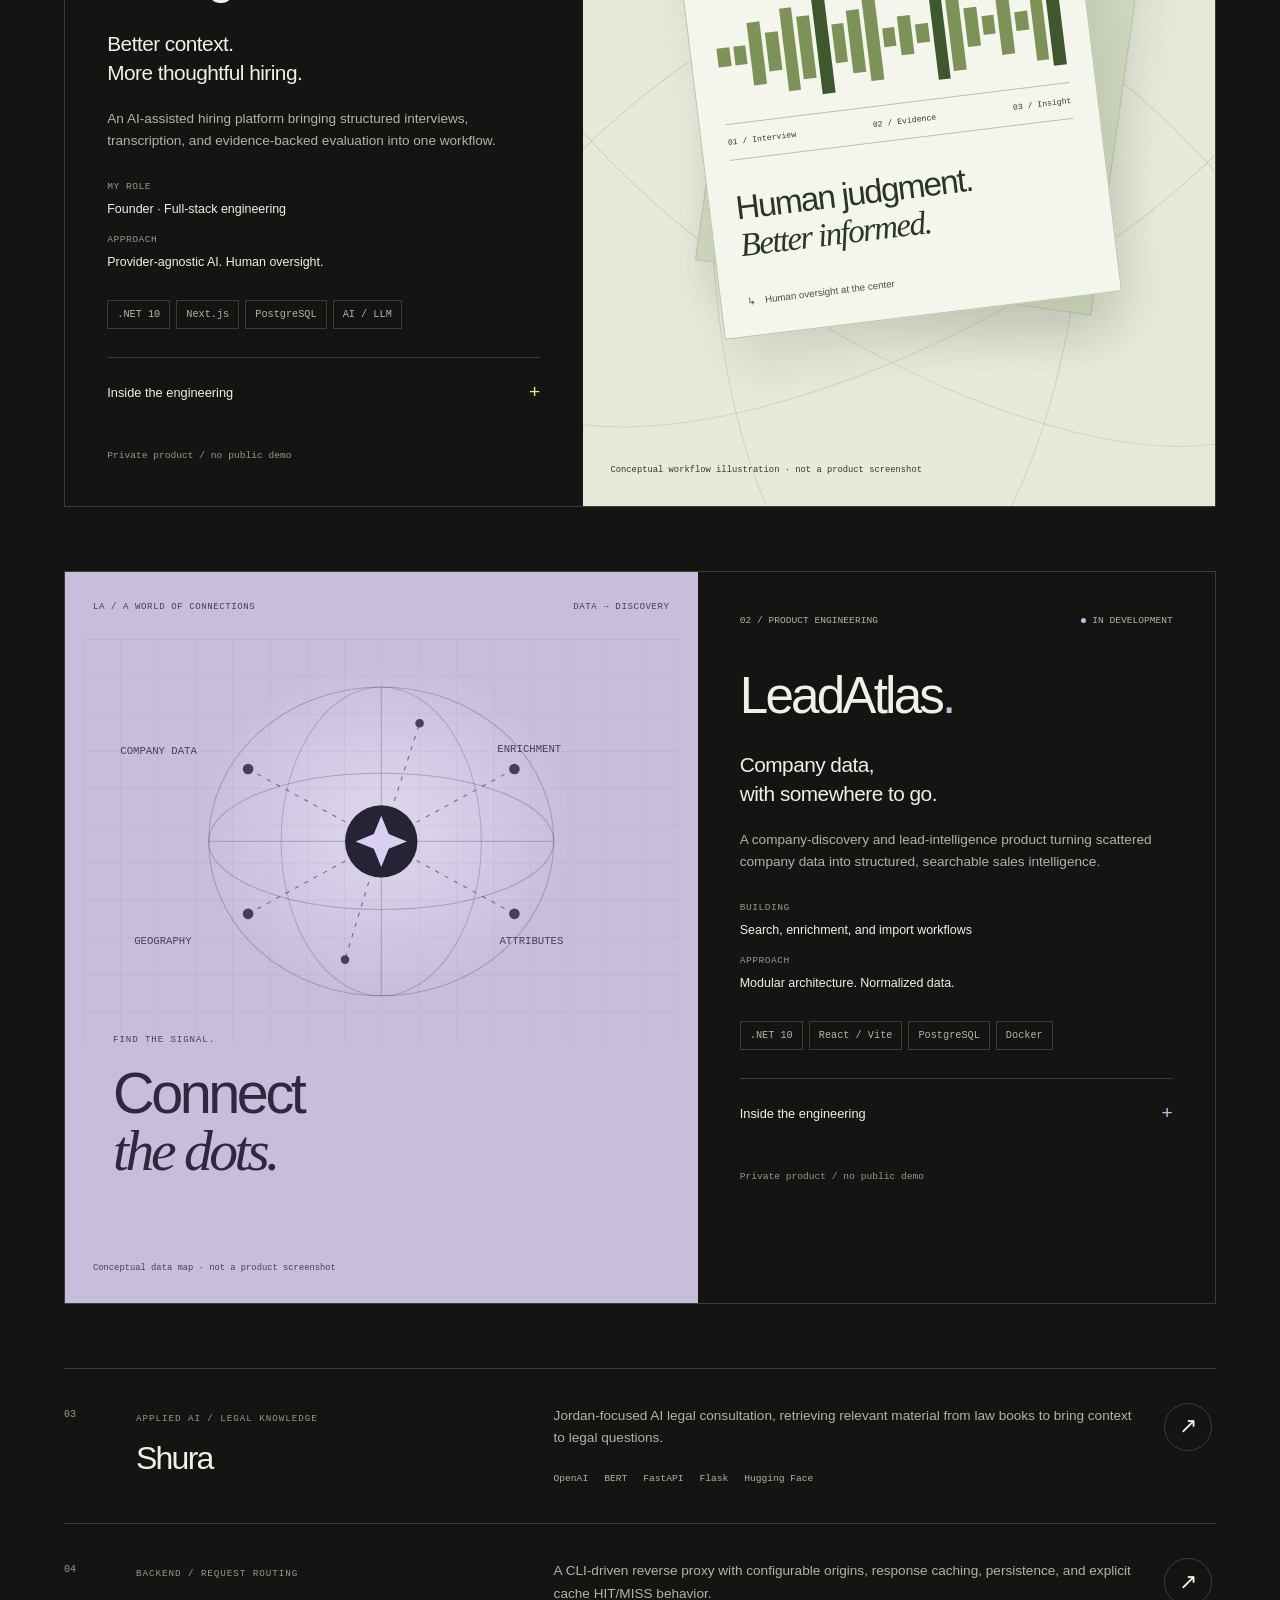
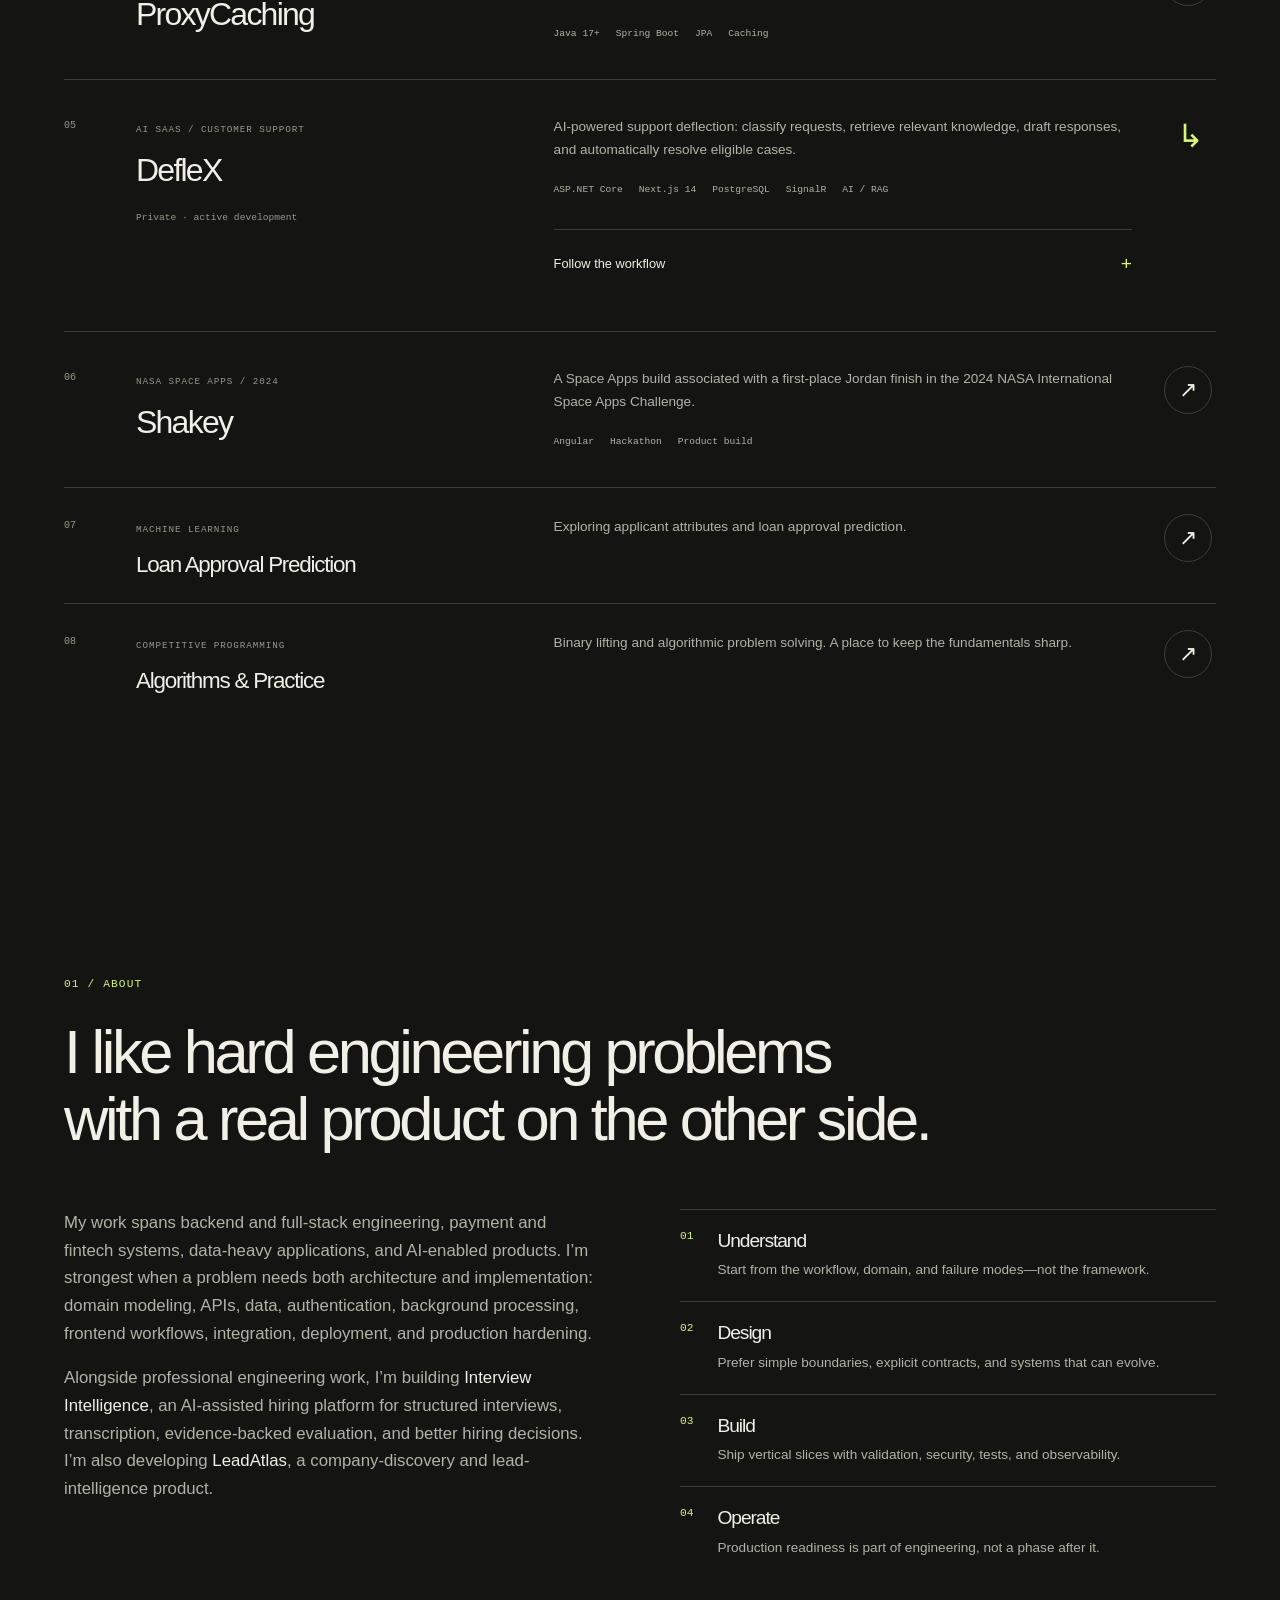
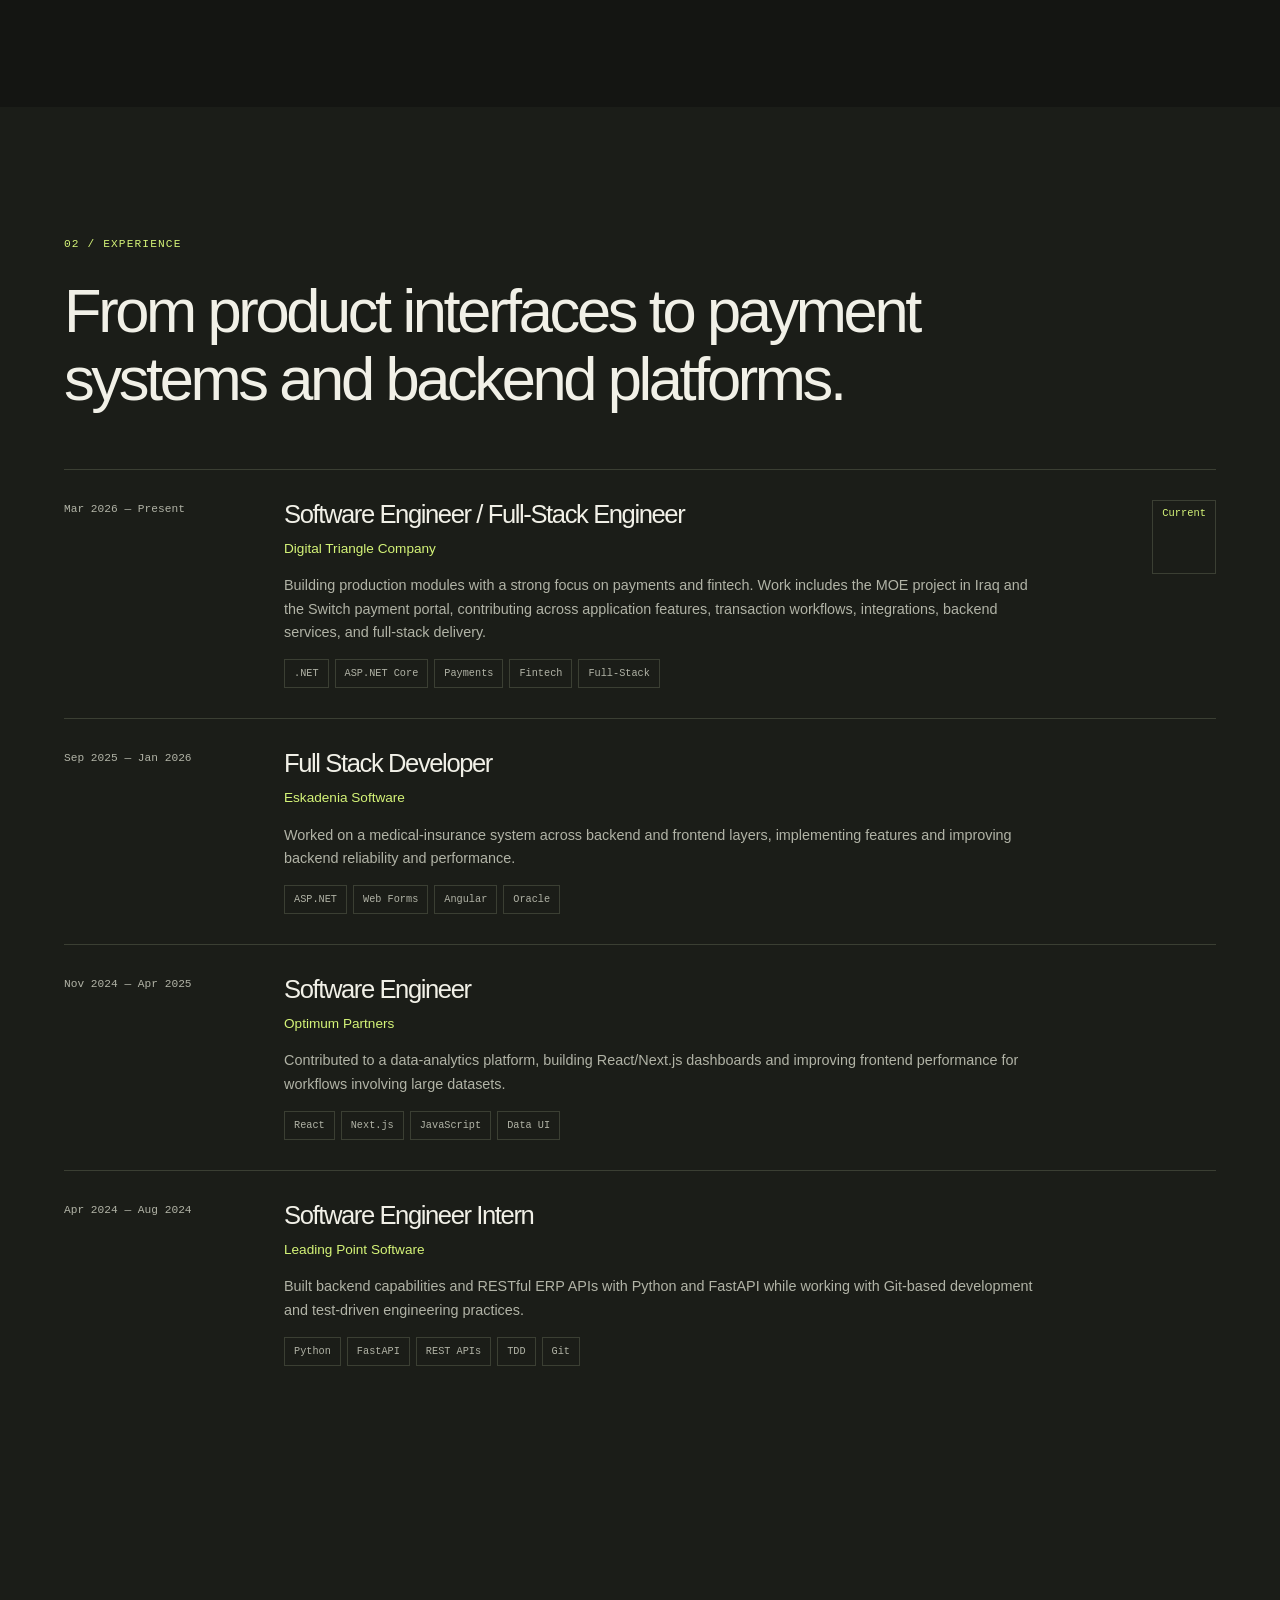
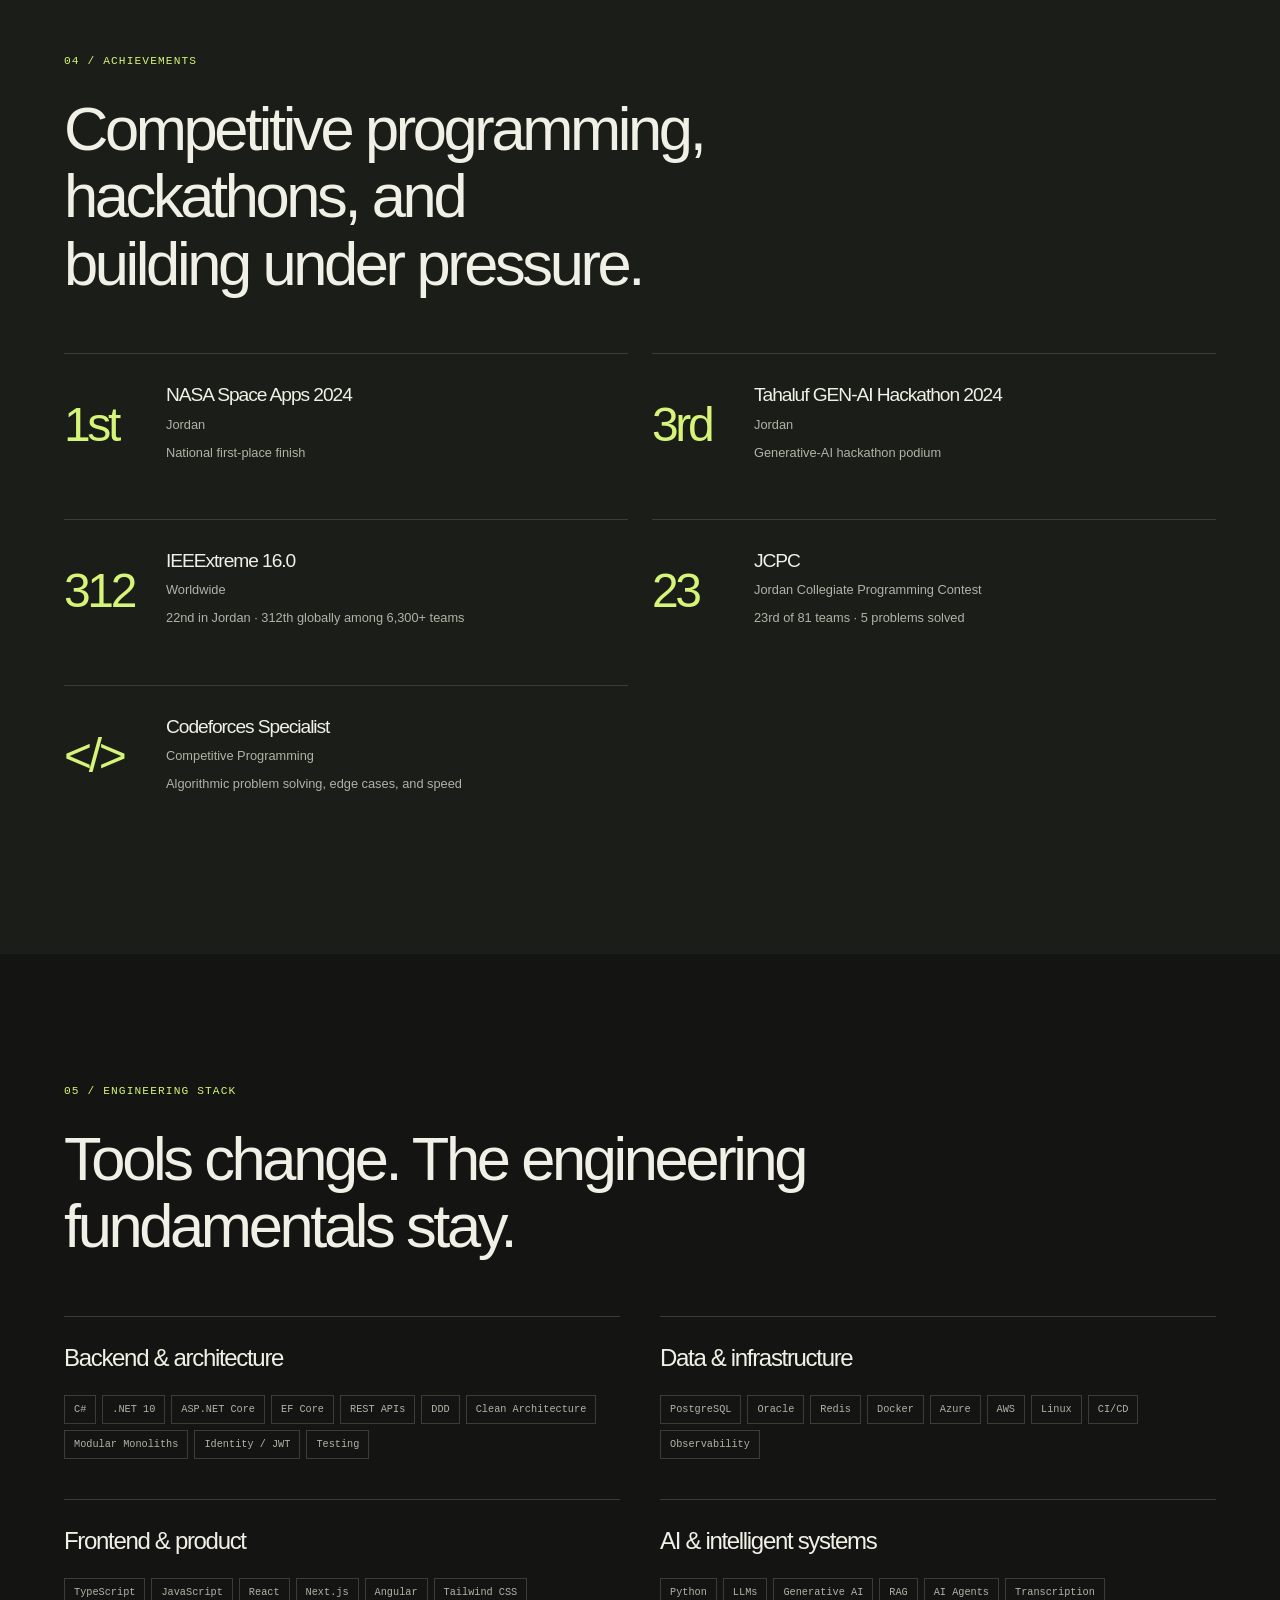
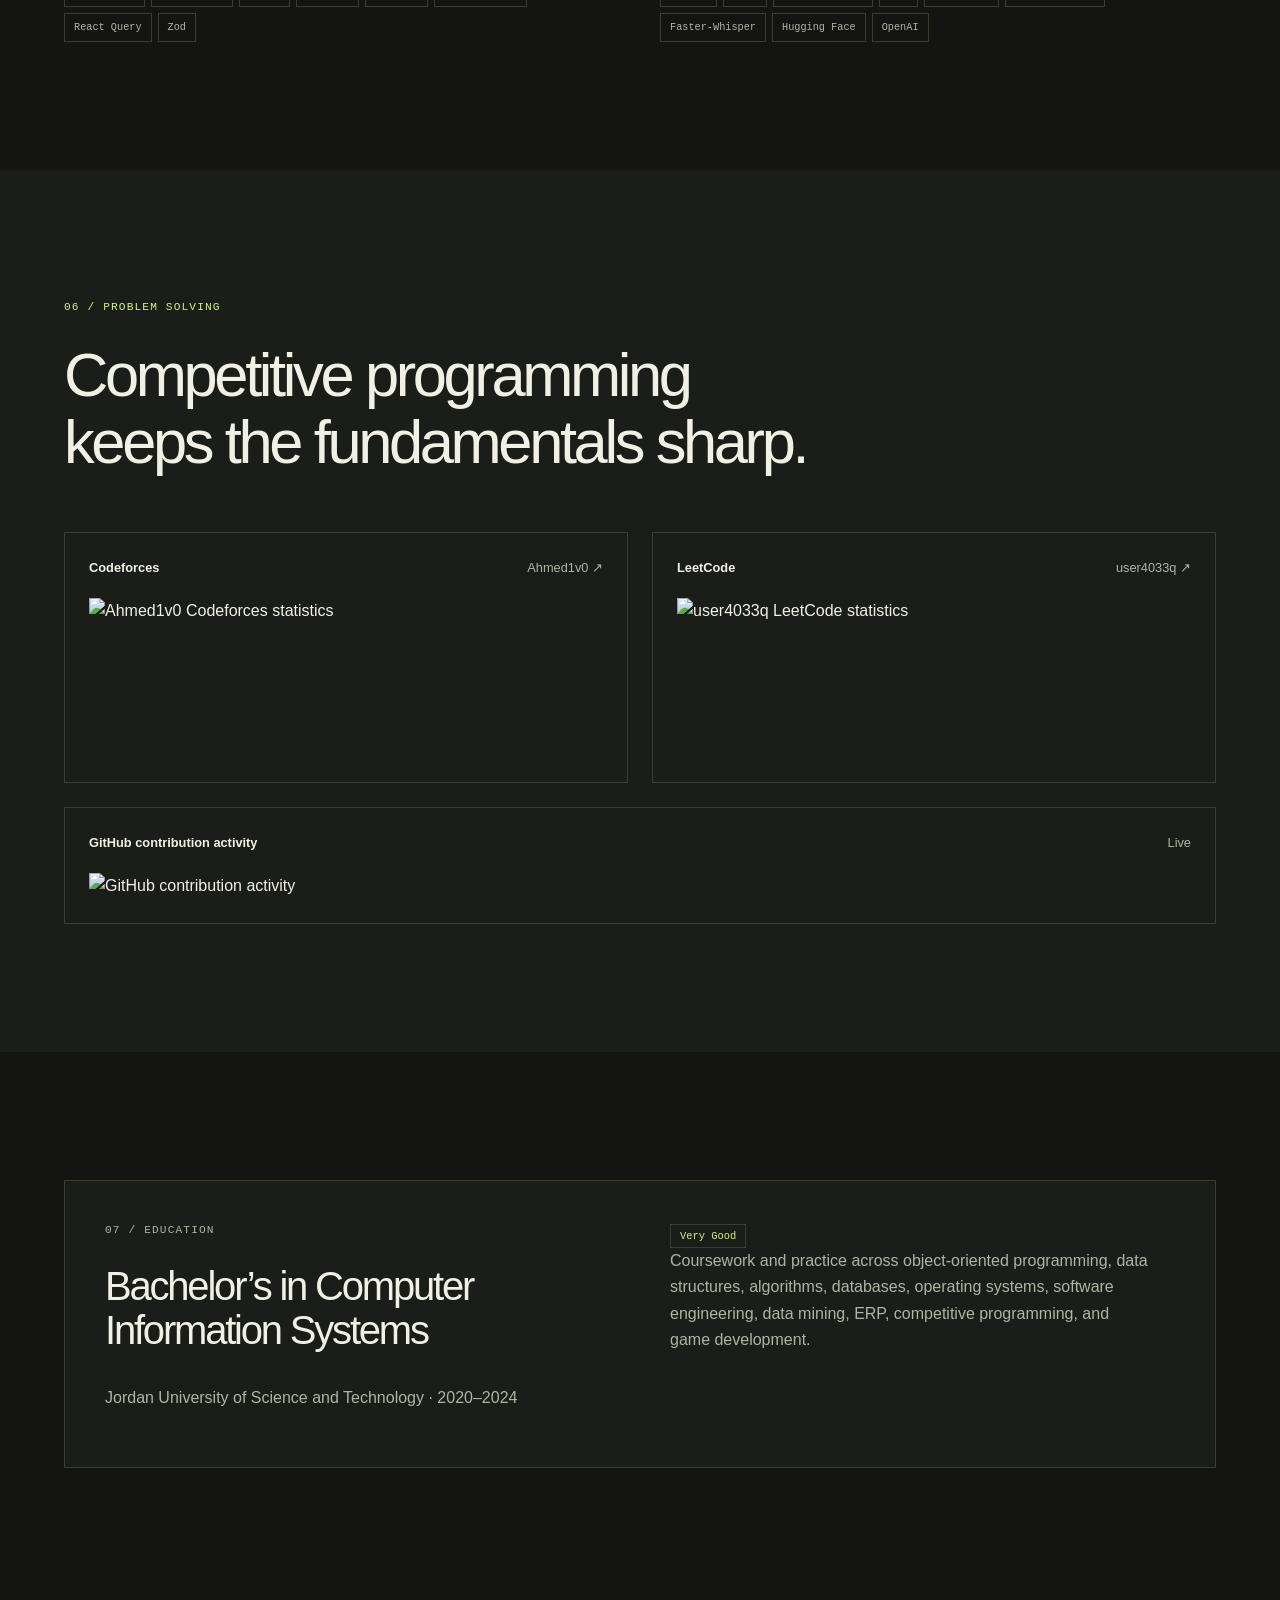
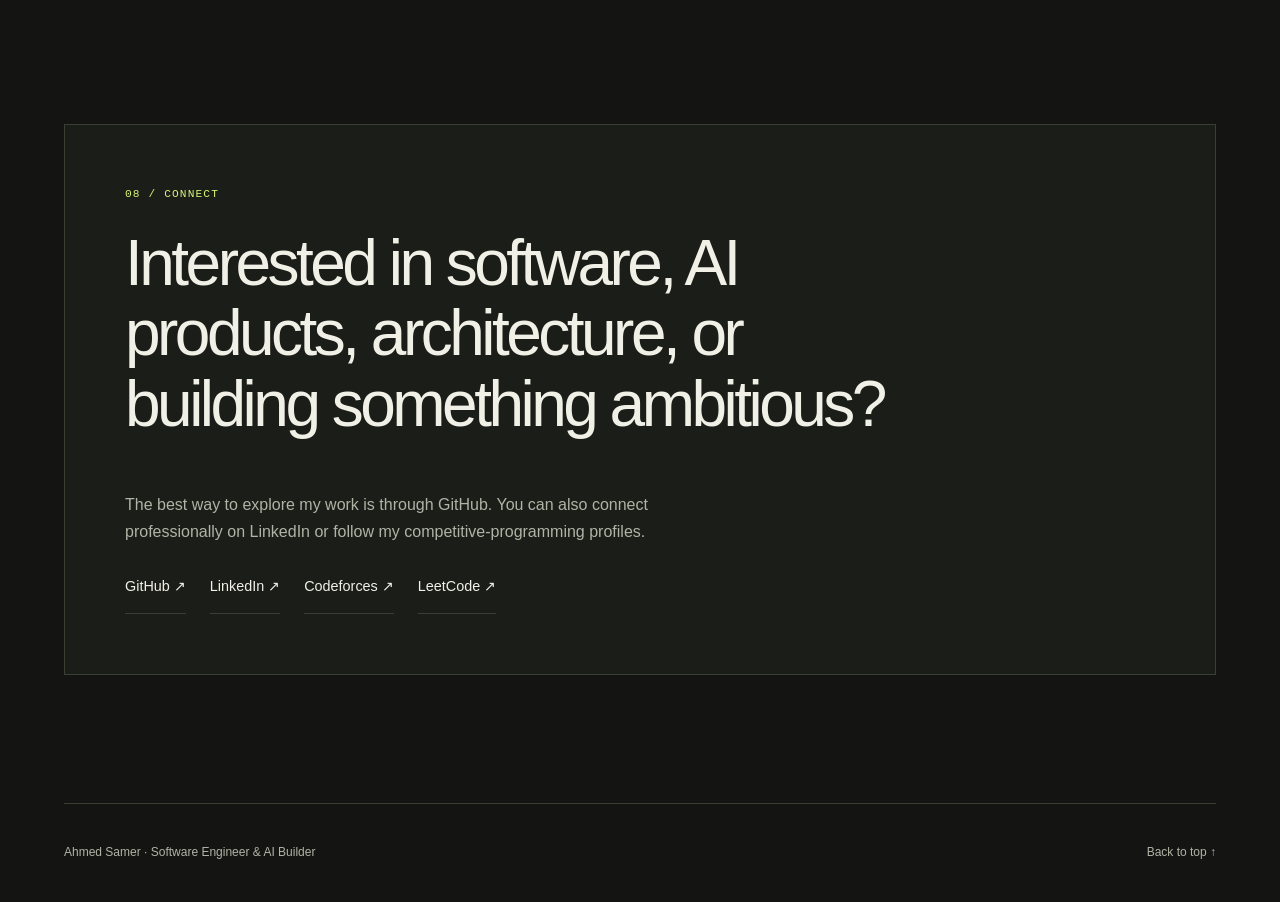
==== commit 6581c34c: "feat: connect Living Blueprint to real project architecture" ====
--- a/index.html
+++ b/index.html
@@ -39,6 +39,7 @@
       </div>
       <div class="system-figure" data-layer="systems">
         <div class="figure-caption"><span>The Living Blueprint / Vol. 01</span><span aria-hidden="true">[ AS—01 ]</span></div>
+        <div class="blueprint-selector" hidden><label for="blueprint-project">Explore a real system</label><select id="blueprint-project" aria-controls="blueprint-insight"><option value="interview">Interview Intelligence</option><option value="leadatlas">LeadAtlas</option><option value="deflex">DefleX</option></select></div>
         <div class="system-art" data-depth>
           <svg viewBox="0 0 560 440" role="img" aria-labelledby="system-title system-description">
             <title id="system-title">The layers of thoughtful software</title>
@@ -77,19 +78,20 @@
             <g class="diagram-labels"><path d="M460 114h35M100 197H65M460 280h35"/><text x="502" y="118">01</text><text x="39" y="201">02</text><text x="502" y="284">03</text></g>
           </svg>
         </div>
-        <div class="system-controls" role="group" aria-label="Explore engineering layers" hidden>
-          <button type="button" data-layer="systems" aria-pressed="true" aria-controls="layer-description"><span>03</span> Systems</button>
-          <button type="button" data-layer="interfaces" aria-pressed="false" aria-controls="layer-description"><span>01</span> Interfaces</button>
-          <button type="button" data-layer="intelligence" aria-pressed="false" aria-controls="layer-description"><span>02</span> Intelligence</button>
+        <div class="system-controls" role="group" aria-label="Choose a blueprint layer" hidden>
+          <button type="button" data-layer="interfaces" aria-pressed="false" aria-controls="blueprint-insight"><span>01</span> Interfaces</button>
+          <button type="button" data-layer="intelligence" aria-pressed="false" aria-controls="blueprint-insight"><span>02</span> Intelligence</button>
+          <button type="button" data-layer="systems" aria-pressed="true" aria-controls="blueprint-insight"><span>03</span> Systems</button>
         </div>
-        <p id="layer-description" class="layer-description" aria-live="polite">Clear boundaries. Reliable APIs. A foundation built for the real world.</p>
-      </div>
-      <div class="hero-footnote"><span>Backend depth. Product perspective.</span><span>.NET / Full-stack / Applied AI</span><a href="#projects">Scroll to explore <span aria-hidden="true">↓</span></a></div>
+        <div class="blueprint-insight" id="blueprint-insight" aria-live="polite" aria-atomic="true"><span class="mono" id="blueprint-context">Interview Intelligence / Systems</span><strong id="blueprint-technology">Modular .NET 10</strong><p id="layer-description">PostgreSQL, Redis, and background jobs support structured interview workflows.</p></div>
+        <a class="blueprint-link text-link" href="#interview-intelligence">Explore this project <span aria-hidden="true">↗</span></a>
+        <span class="blueprint-note">Conceptual architecture · select a project and a layer</span>
+      </div>      <div class="hero-footnote"><span>Backend depth. Product perspective.</span><span>.NET / Full-stack / Applied AI</span><a href="#projects">Scroll to explore <span aria-hidden="true">↓</span></a></div>
     </section>
     <section class="shell section work-section" id="projects" aria-labelledby="work-title">
       <div class="section-heading reveal"><p class="eyebrow">01 / Selected work</p><div><h2 id="work-title">Ideas made<br><em>into systems.</em></h2><p>A selection of products, platforms, and experiments.<br>From the architecture to the last interaction.</p></div></div>
-      <div class="work-toolbar"><span class="mono">Project index / 01—09</span><div class="filters" role="group" aria-label="Filter projects"><button type="button" data-filter="all">All work</button><button type="button" data-filter="product">Products</button><button type="button" data-filter="ai">AI</button><button type="button" data-filter="engineering">Engineering</button></div></div>
-      <p id="filter-status" class="sr-only" role="status" aria-live="polite">9 projects shown</p>
+      <div class="work-toolbar"><span class="mono">Project index / 01—08</span><div class="filters" role="group" aria-label="Filter projects"><button type="button" data-filter="all">All work</button><button type="button" data-filter="product">Products</button><button type="button" data-filter="ai">AI</button><button type="button" data-filter="engineering">Engineering</button></div></div>
+      <p id="filter-status" class="sr-only" role="status" aria-live="polite">8 projects shown</p>
       <div class="projects" id="project-list">
         <article class="project feature-project interview-project reveal" id="interview-intelligence" data-category="product ai engineering" aria-labelledby="interview-title">
           <div class="project-copy">
@@ -146,8 +148,7 @@
         <article class="project index-project deflex-project reveal" id="deflex" data-category="ai product engineering"><span class="project-number">05</span><div class="index-title"><span class="mono">AI SaaS / Customer support</span><h3>DefleX</h3><span class="project-availability">Private · active development</span></div><div class="index-description"><p>AI-powered support deflection: classify requests, retrieve relevant knowledge, draft responses, and automatically resolve eligible cases.</p><div class="chips"><span>ASP.NET Core</span><span>Next.js 14</span><span>PostgreSQL</span><span>SignalR</span><span>AI / RAG</span></div><details class="project-details"><summary>Follow the workflow <span aria-hidden="true">+</span></summary><div class="detail-body"><p>Inbound request → classification → knowledge retrieval → response draft → eligible-case resolution. The product combines ASP.NET Core, Next.js 14, PostgreSQL, SignalR, and AI/RAG.</p></div></details></div><span class="index-symbol" aria-hidden="true">↳</span></article>
         <article class="project index-project reveal" id="shakey" data-category="product engineering"><span class="project-number">06</span><div class="index-title"><span class="mono">NASA Space Apps / 2024</span><h3>Shakey</h3></div><div class="index-description"><p>A Space Apps build associated with a first-place Jordan finish in the 2024 NASA International Space Apps Challenge.</p><div class="chips"><span>Angular</span><span>Hackathon</span><span>Product build</span></div></div><a class="project-arrow" href="https://github.com/ahmed1v0/NasaProject" target="_blank" rel="noopener noreferrer" aria-label="Shakey repository on GitHub">↗</a></article>
         <article class="project index-project compact-project reveal" data-category="ai"><span class="project-number">07</span><div class="index-title"><span class="mono">Machine learning</span><h3>Loan Approval Prediction</h3></div><p class="index-description">Exploring applicant attributes and loan approval prediction.</p><a class="project-arrow" href="https://github.com/ahmed1v0/Loan-Approval-Prediction-System" target="_blank" rel="noopener noreferrer" aria-label="Loan Approval Prediction repository on GitHub">↗</a></article>
-        <article class="project index-project compact-project reveal" data-category="engineering"><span class="project-number">08</span><div class="index-title"><span class="mono">Game development</span><h3>Airplane vs Flappy Birds</h3></div><p class="index-description">A side-scrolling 2D game exploring flight control, action mechanics, and game-development fundamentals.</p><a class="project-arrow" href="https://github.com/ahmed1v0/Airplane-vs-FlappyBirds" target="_blank" rel="noopener noreferrer" aria-label="Airplane vs Flappy Birds repository on GitHub">↗</a></article>
-        <article class="project index-project compact-project reveal" data-category="engineering"><span class="project-number">09</span><div class="index-title"><span class="mono">Competitive programming</span><h3>Algorithms & Practice</h3></div><p class="index-description">Binary lifting and algorithmic problem solving. A place to keep the fundamentals sharp.</p><a class="project-arrow" href="https://github.com/ahmed1v0/BinaryLifting" target="_blank" rel="noopener noreferrer" aria-label="Algorithms and Practice repository on GitHub">↗</a></article>
+        <article class="project index-project compact-project reveal" data-category="engineering"><span class="project-number">08</span><div class="index-title"><span class="mono">Competitive programming</span><h3>Algorithms & Practice</h3></div><p class="index-description">Binary lifting and algorithmic problem solving. A place to keep the fundamentals sharp.</p><a class="project-arrow" href="https://github.com/ahmed1v0/BinaryLifting" target="_blank" rel="noopener noreferrer" aria-label="Algorithms and Practice repository on GitHub">↗</a></article>
       </div>
     </section>
     <section class="shell section" id="about">
@@ -196,5 +197,6 @@
 
   <footer class="shell"><span>Ahmed Samer · Software Engineer & AI Builder</span><a href="#top">Back to top ↑</a></footer>
   <script src="./script.js" defer></script>
+  <script src="./blueprint.js" defer></script>
 </body>
 </html>
--- a/styles.css
+++ b/styles.css
@@ -401,3 +401,22 @@
   .art-caption { font-size: .5rem; }
   .filters button { padding-inline: 10px; font-size: .7rem; }
 }
+
+/* The Living Blueprint connects the spatial artwork to actual project decisions. */
+.blueprint-selector { display: flex; justify-content: space-between; align-items: center; gap: 16px; margin-top: 20px; }
+.blueprint-selector label { font: .58rem/1.5 var(--mono); color: var(--muted); max-width: 110px; }
+.blueprint-selector select { min-width: 0; width: 220px; max-width: 65%; min-height: 42px; padding: 8px 28px 8px 12px; color: var(--text); background: var(--surface); border: 1px solid var(--line); border-radius: 0; font: .72rem var(--sans); cursor: pointer; }
+.system-art svg { height: clamp(260px, 26vw, 390px); width: 100%; }
+.blueprint-insight { min-height: 112px; padding-top: 18px; }
+.blueprint-insight > .mono { display: block; font-size: .55rem; color: var(--sub); margin-bottom: 8px; }
+.blueprint-insight > strong { display: block; font-size: .94rem; font-weight: 500; letter-spacing: -.02em; }
+.blueprint-insight p { font-size: .74rem; line-height: 1.65; color: var(--muted); margin: 7px 0 0; max-width: 440px; }
+.blueprint-link { font-size: .7rem; min-height: 40px; border: 0; color: var(--accent); }
+.blueprint-note { display: block; font: .52rem/1.5 var(--mono); color: var(--sub); margin-top: 4px; }
+.system-figure[data-project="leadatlas"] { --accent: #c8b9e9; }
+.system-figure[data-project="deflex"] { --accent: #a6d2d0; }
+@media (max-width: 760px) {
+  .system-art svg { height: auto; }
+  .blueprint-insight { min-height: 125px; }
+  .blueprint-selector { margin-top: 18px; }
+}
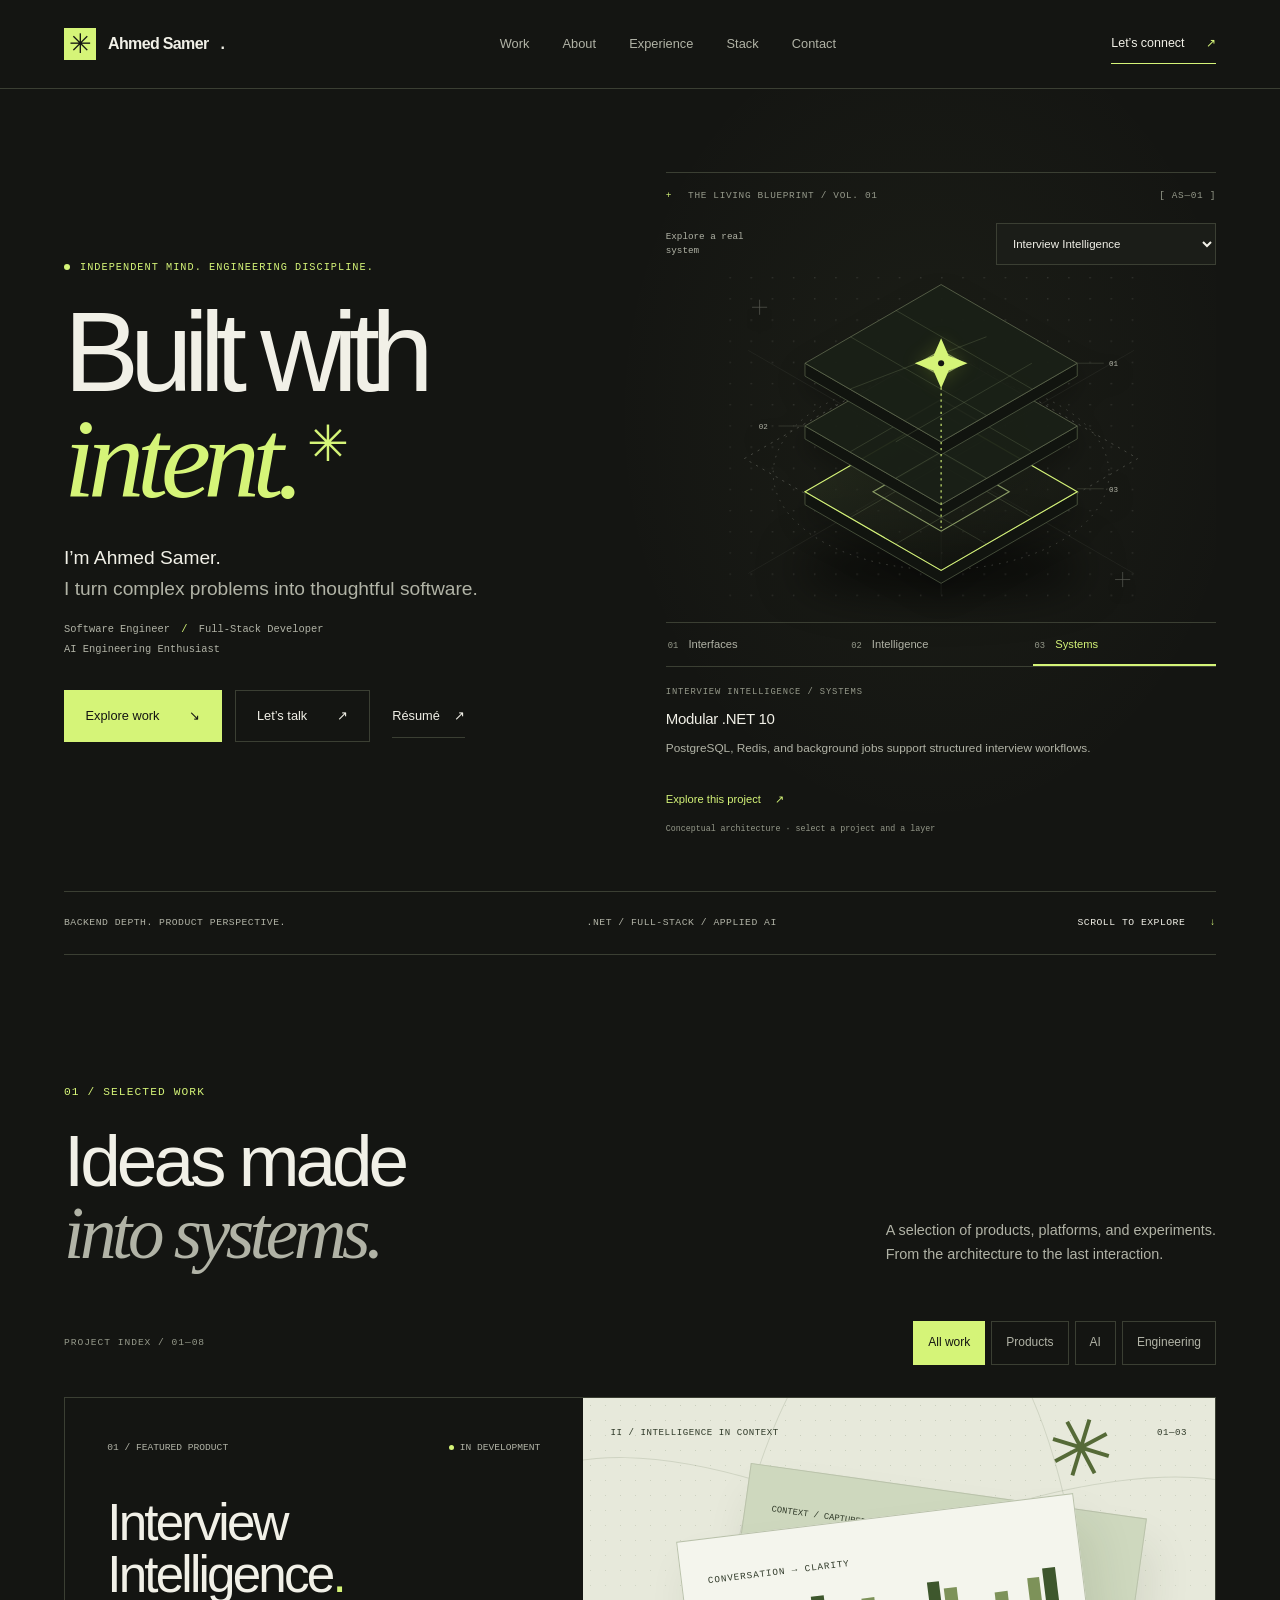
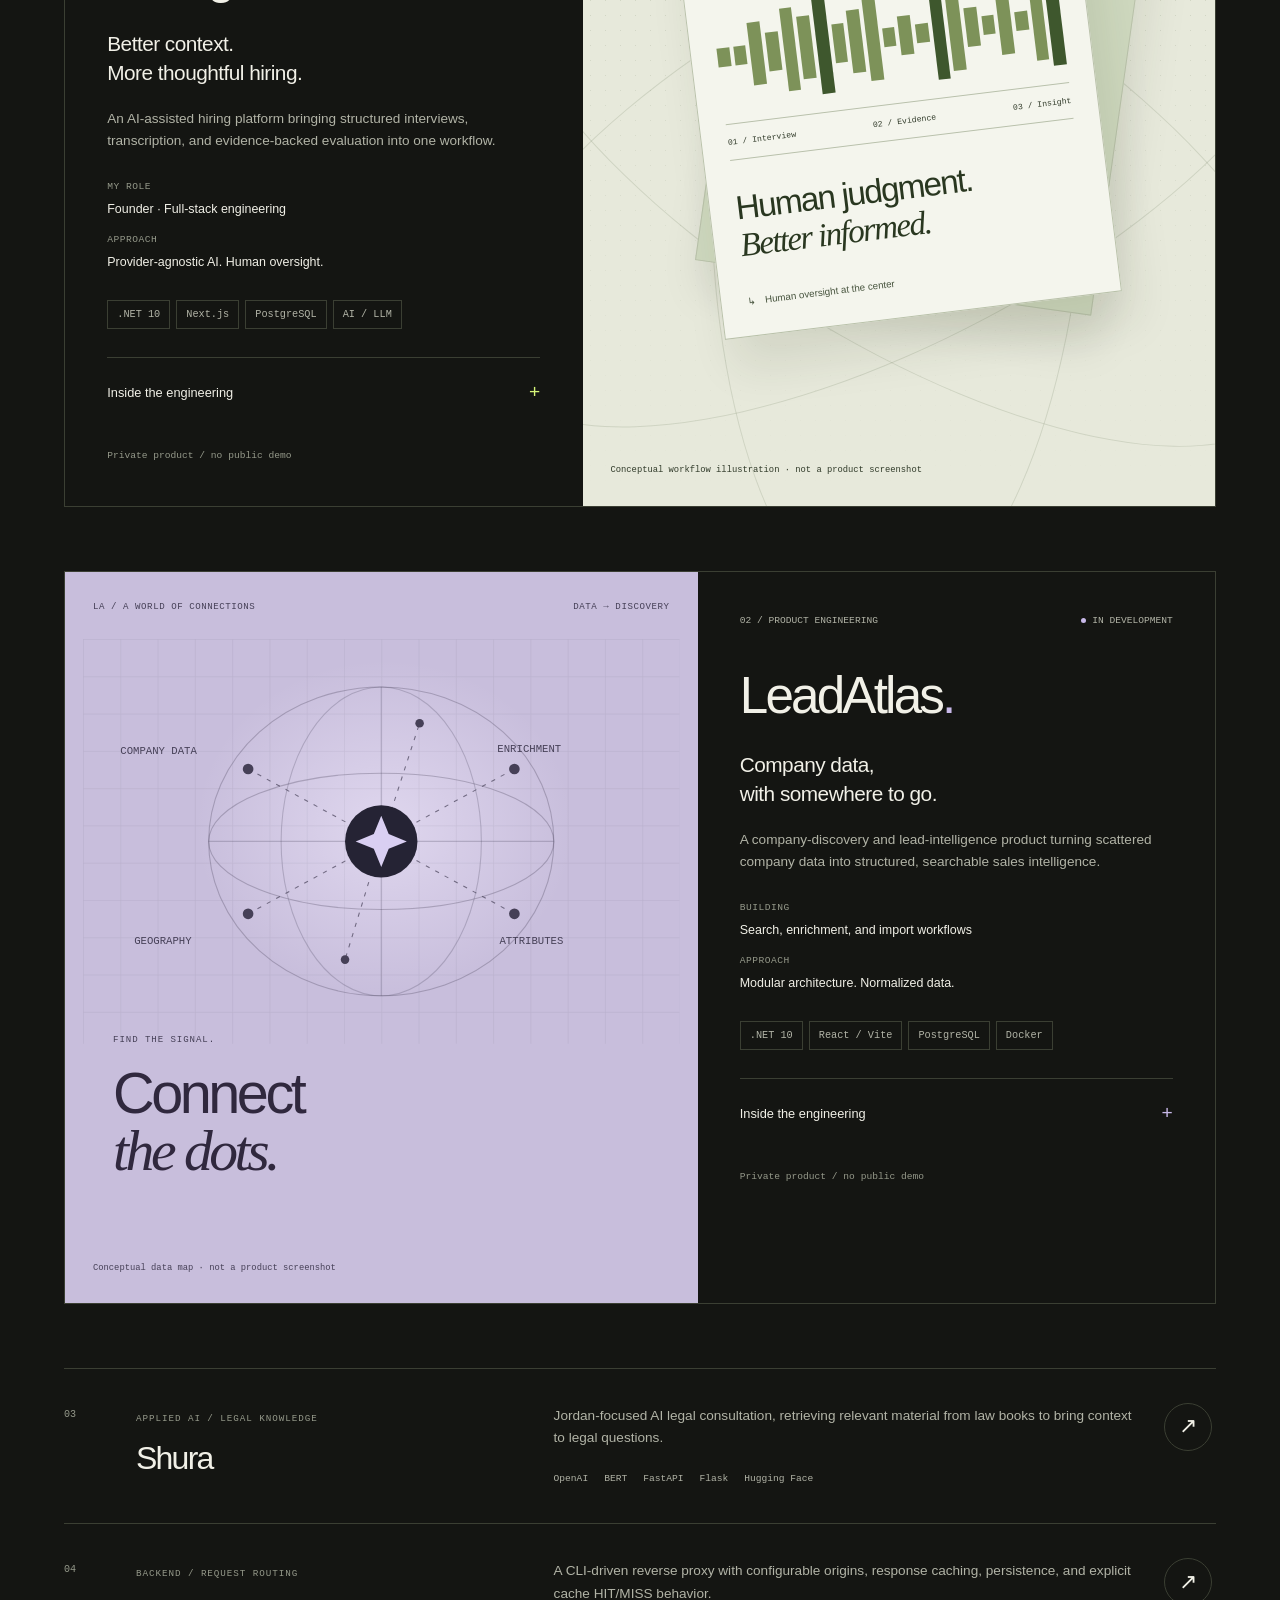
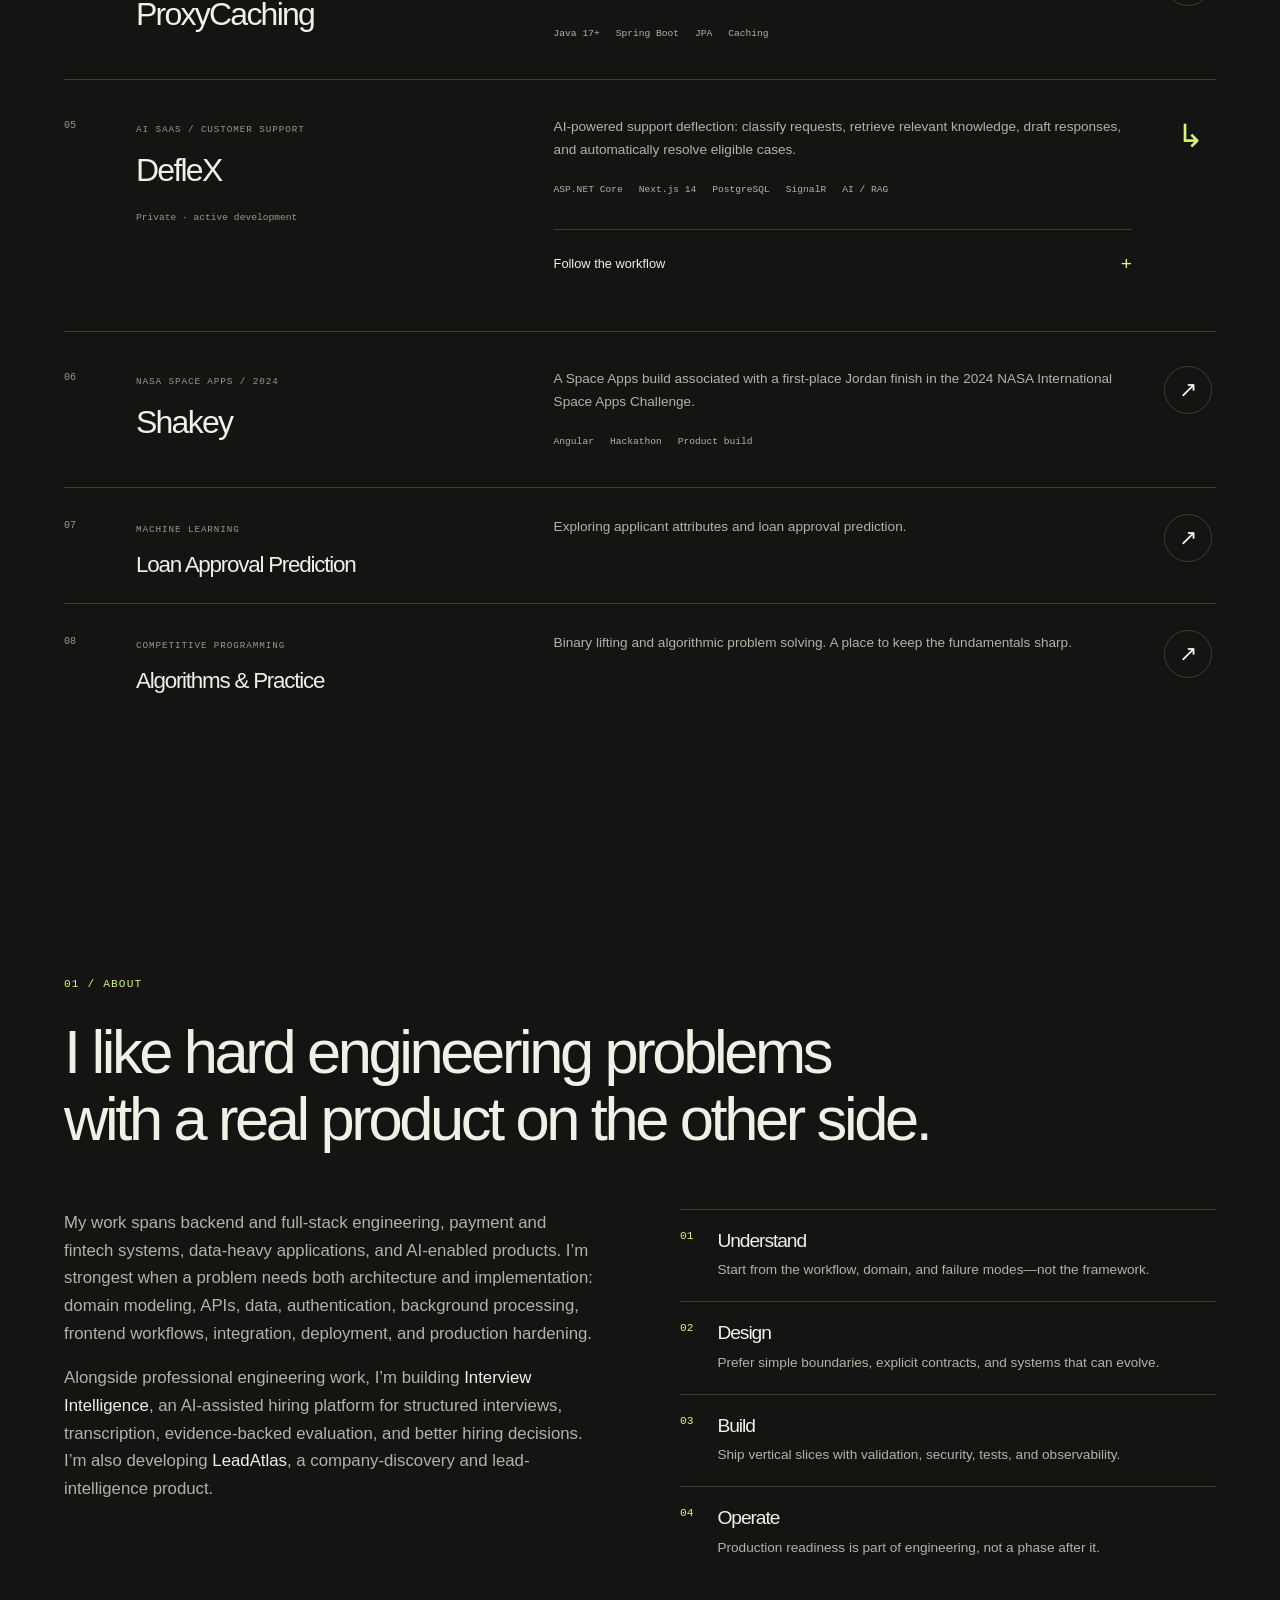
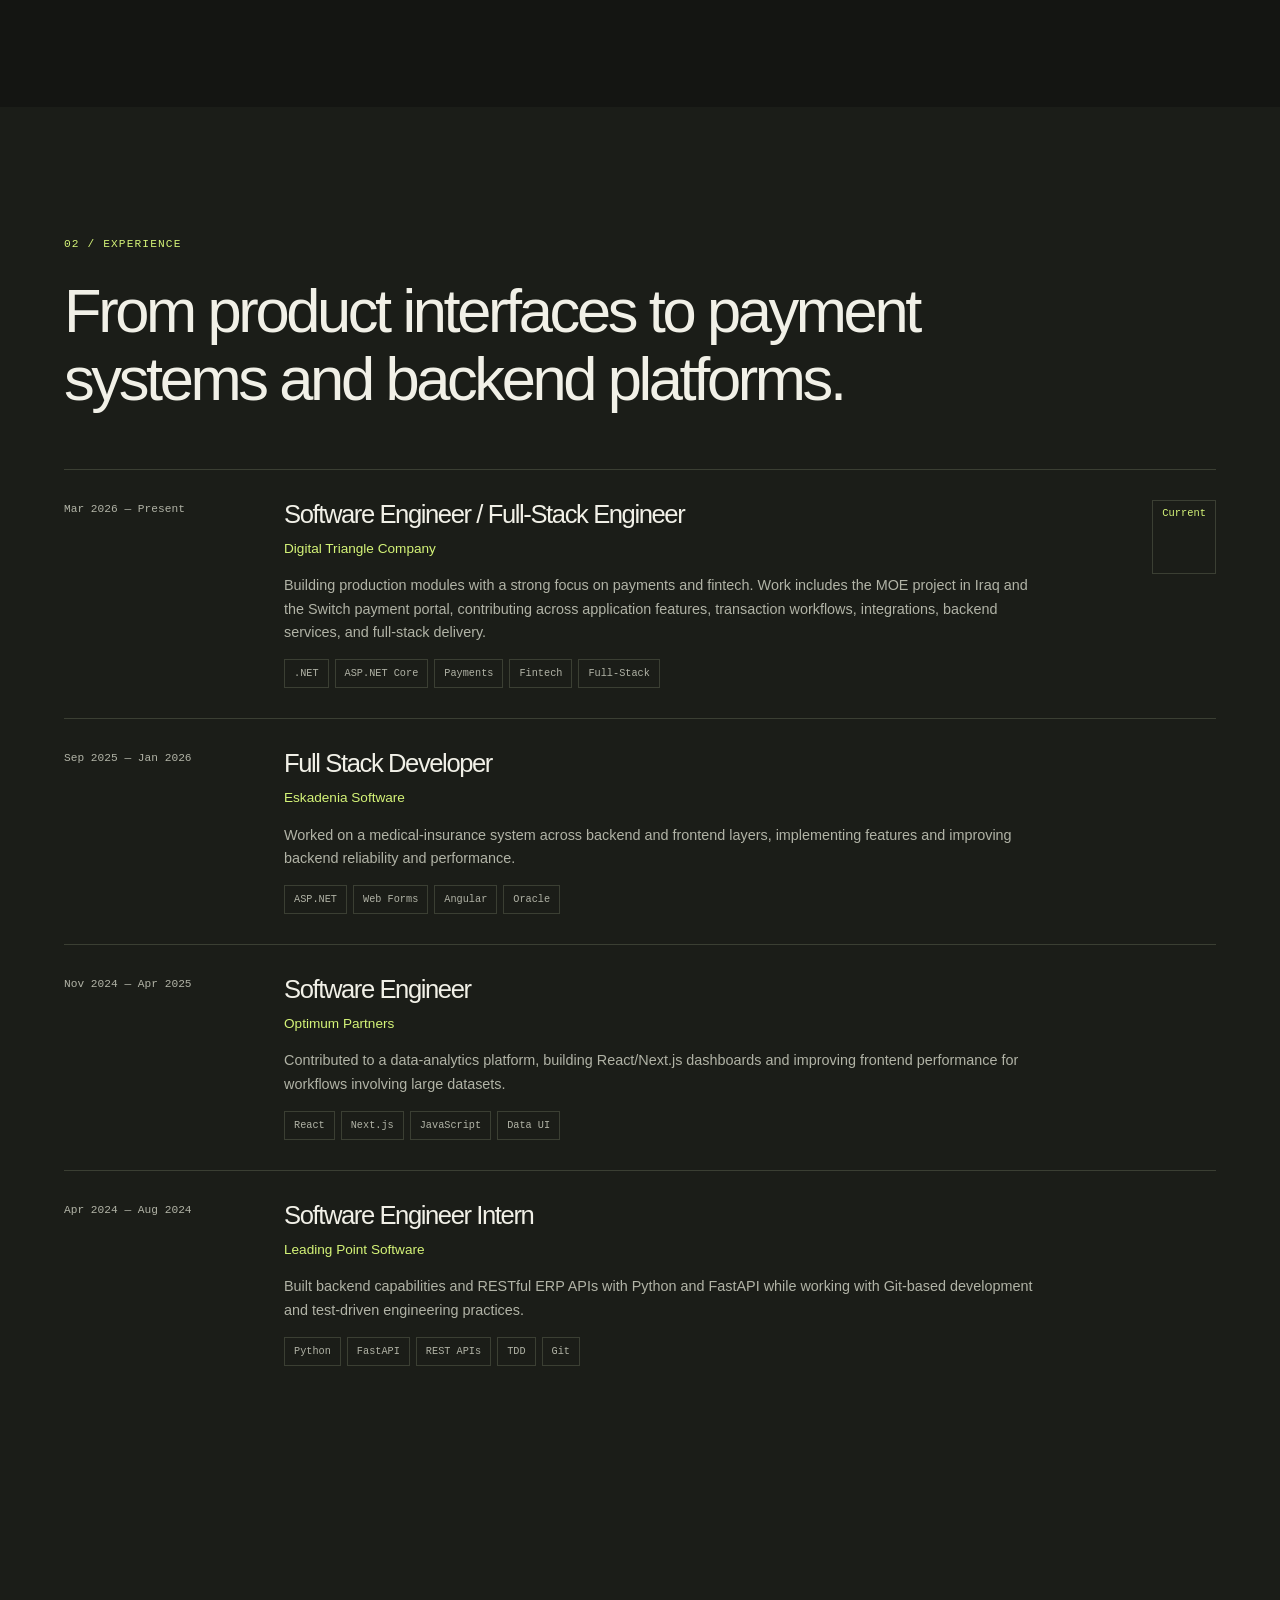
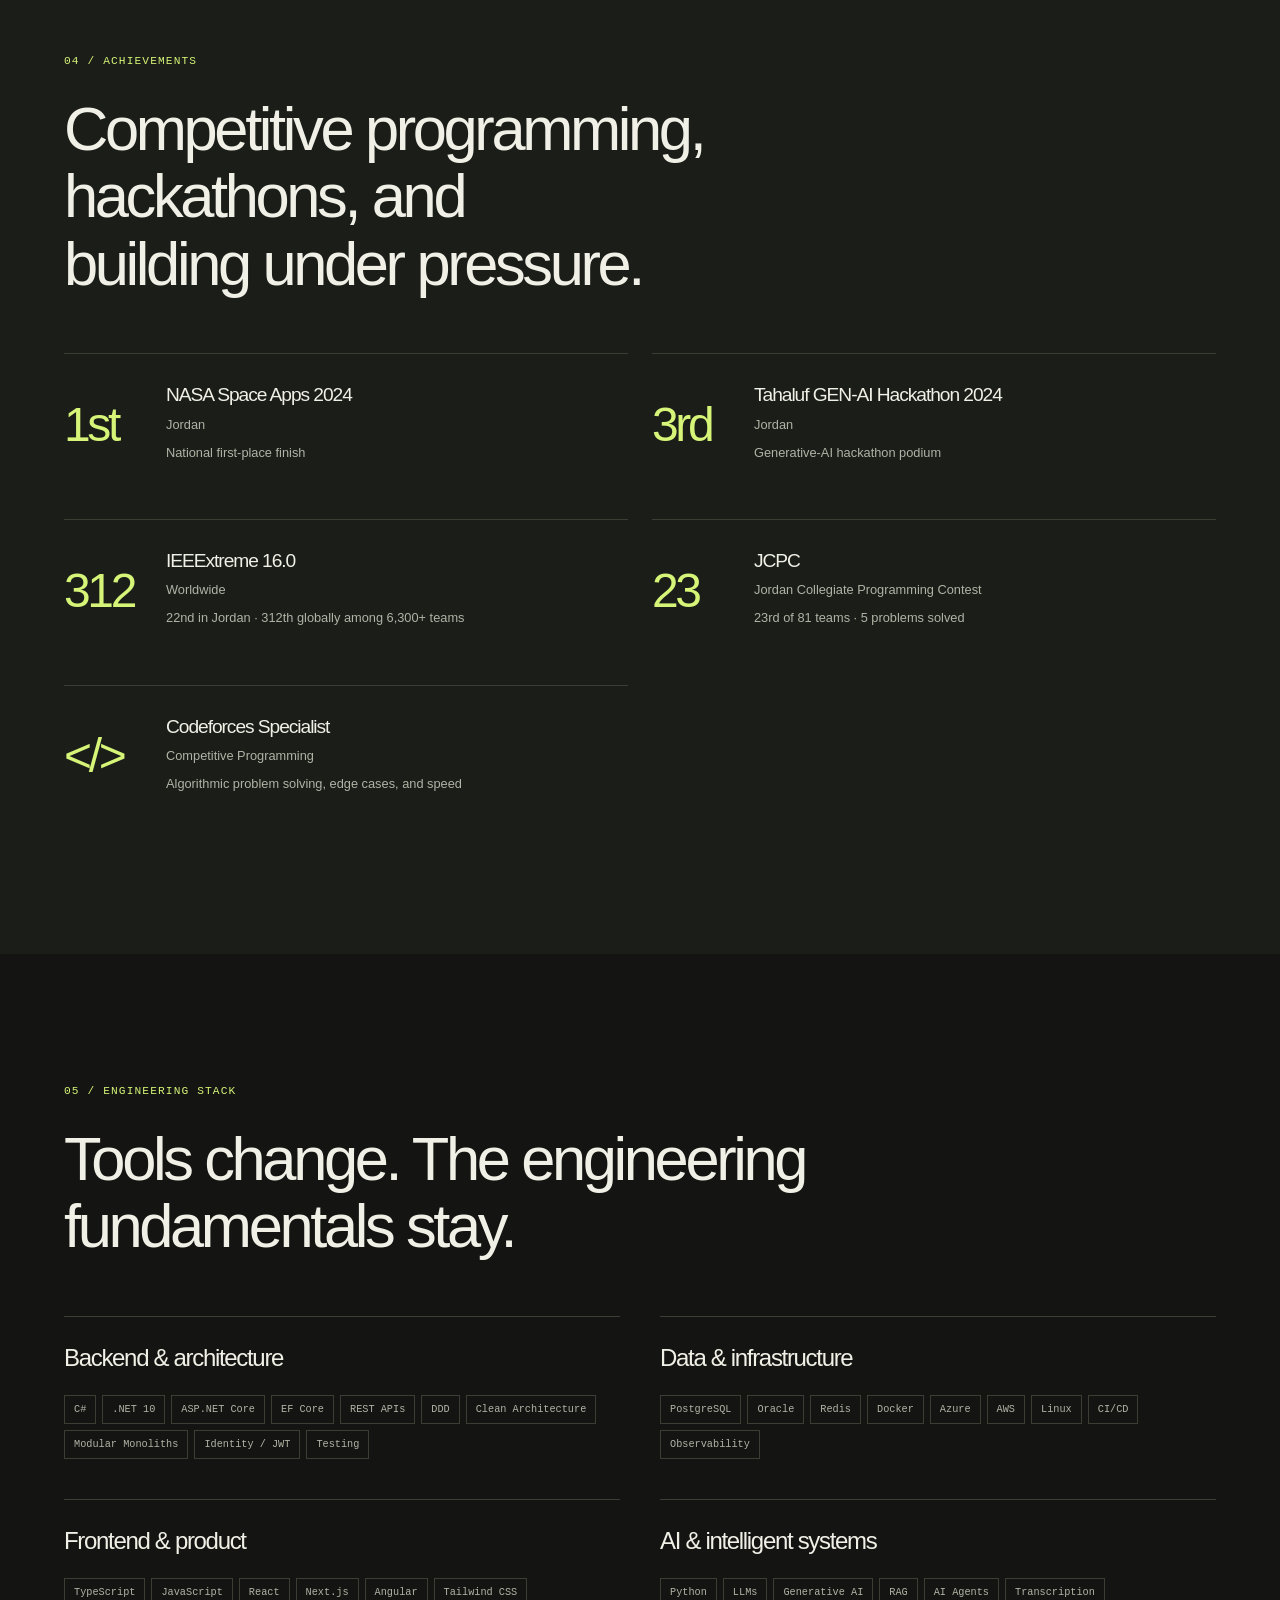
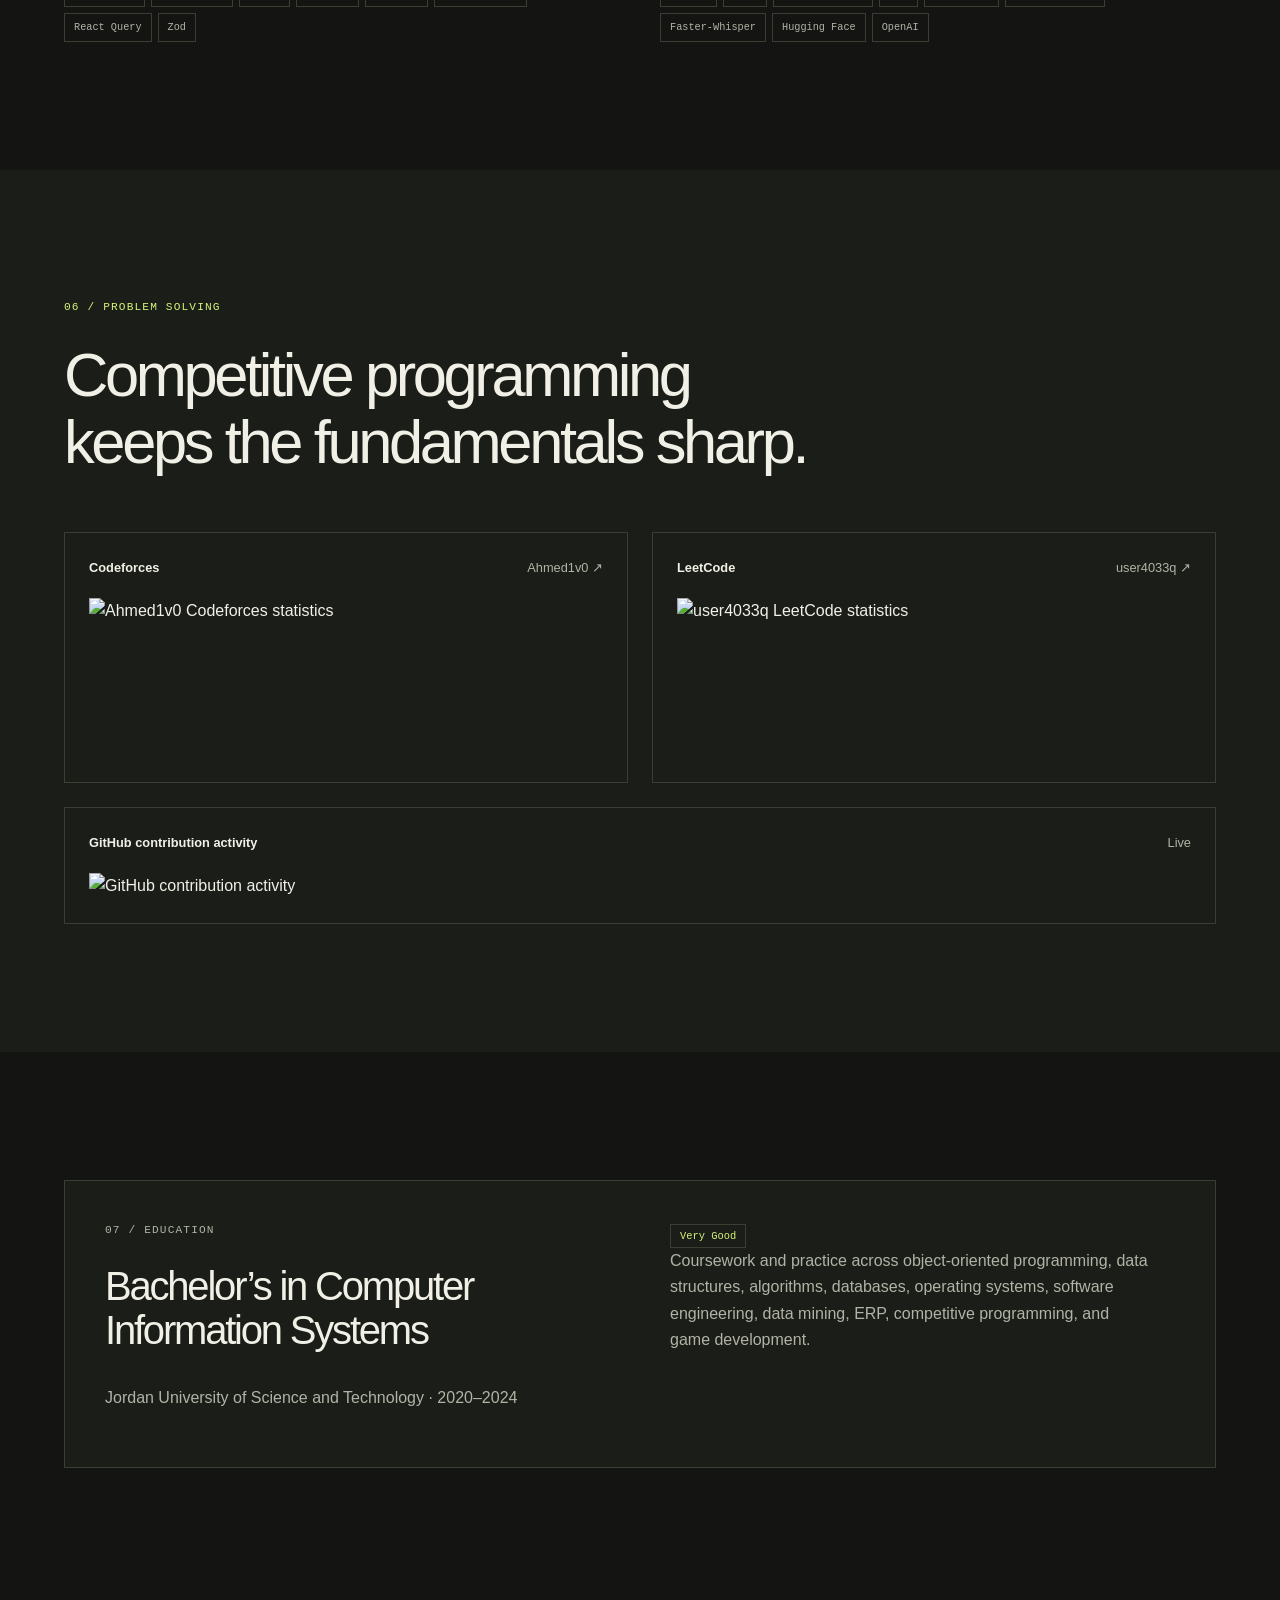
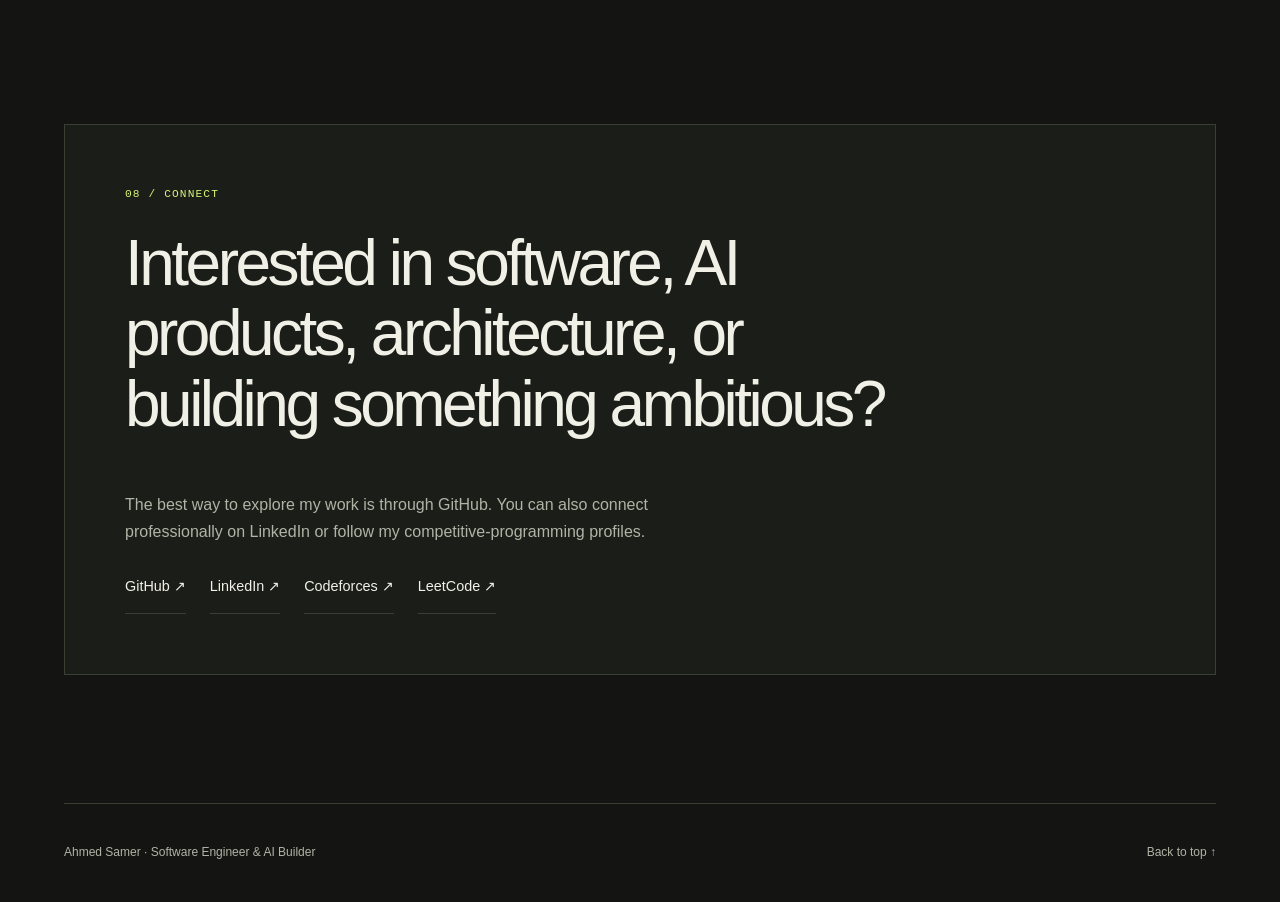
==== commit f072c79d: "feat: choreograph finite motion and responsive spatial interactions" ====
--- a/index.html
+++ b/index.html
@@ -28,7 +28,7 @@
     <section class="shell hero" aria-labelledby="hero-title">
       <div class="hero-copy">
         <p class="eyebrow"><span class="status-dot" aria-hidden="true"></span>Independent mind. Engineering discipline.</p>
-        <h1 id="hero-title">Built with<br><em>intent.</em><span class="hero-period" aria-hidden="true">✳</span></h1>
+        <h1 id="hero-title"><span class="title-line"><span>Built with</span></span><span class="title-line"><span><em>intent.</em><span class="hero-period" aria-hidden="true">✳</span></span></span></h1>
         <p class="hero-intro">I’m Ahmed Samer.<br><span>I turn complex problems into thoughtful software.</span></p>
         <p class="hero-roles">Software Engineer <span>/</span> Full-Stack Developer<br>AI Engineering Enthusiast</p>
         <div class="actions">
@@ -198,5 +198,6 @@
   <footer class="shell"><span>Ahmed Samer · Software Engineer & AI Builder</span><a href="#top">Back to top ↑</a></footer>
   <script src="./script.js" defer></script>
   <script src="./blueprint.js" defer></script>
+  <script src="./motion.js" defer></script>
 </body>
 </html>
--- a/styles.css
+++ b/styles.css
@@ -420,3 +420,28 @@
   .blueprint-insight { min-height: 125px; }
   .blueprint-selector { margin-top: 18px; }
 }
+
+/* Motion has a beginning and an end. The page never waits on animation to work. */
+.title-line { display: block; overflow: clip; padding-bottom: .12em; margin-bottom: -.12em; }
+.hero h1 .title-line, .hero h1 .title-line > span { color: var(--text); }
+.title-line > span { display: block; }
+.motion-ready .title-line > span { animation: title-arrive 900ms var(--ease) both; }
+.motion-ready .title-line:nth-child(2) > span { animation-delay: 100ms; }
+.motion-ready .hero-intro, .motion-ready .hero-roles, .motion-ready .hero-copy .actions { animation: content-arrive 800ms var(--ease) both; animation-delay: 180ms; }
+.motion-ready .hero-copy .actions { animation-delay: 260ms; }
+.motion-ready .system-art svg { animation: blueprint-arrive 1100ms var(--ease) both; }
+.is-entering { animation: content-arrive var(--duration-reveal) var(--ease) both; }
+.depth-enabled { transform: perspective(900px) rotateX(var(--rotate-x, 0deg)) rotateY(var(--rotate-y, 0deg)); transition: transform 500ms var(--ease); }
+.depth-enabled:hover { transition-duration: 150ms; }
+.system-art::after { content: ""; position: absolute; pointer-events: none; inset: 0; background: radial-gradient(ellipse at var(--light-x, 50%) var(--light-y, 50%), #d5f4780c, transparent 50%); opacity: 0; transition: opacity var(--duration-medium); }
+.system-art.depth-enabled:hover::after { opacity: 1; }
+.btn > span, .text-link > span, .nav-contact > span { display: inline-block; transition: transform var(--duration-medium) var(--ease); }
+.btn:hover > span, .text-link:hover > span, .nav-contact:hover > span { transform: translate(3px, -3px); }
+.btn.primary:hover > span { transform: translate(3px, 3px); }
+@keyframes title-arrive { from { transform: translateY(110%); opacity: 0; } to { transform: none; opacity: 1; } }
+@keyframes content-arrive { from { transform: translateY(18px); opacity: .15; } to { transform: none; opacity: 1; } }
+@keyframes blueprint-arrive { from { transform: translateY(18px) scale(.96); opacity: .1; } to { transform: none; opacity: 1; } }
+@media (prefers-reduced-motion: reduce) {
+  .depth-enabled, .is-entering, .title-line > span { transform: none !important; opacity: 1 !important; }
+  .system-art::after { display: none; }
+}
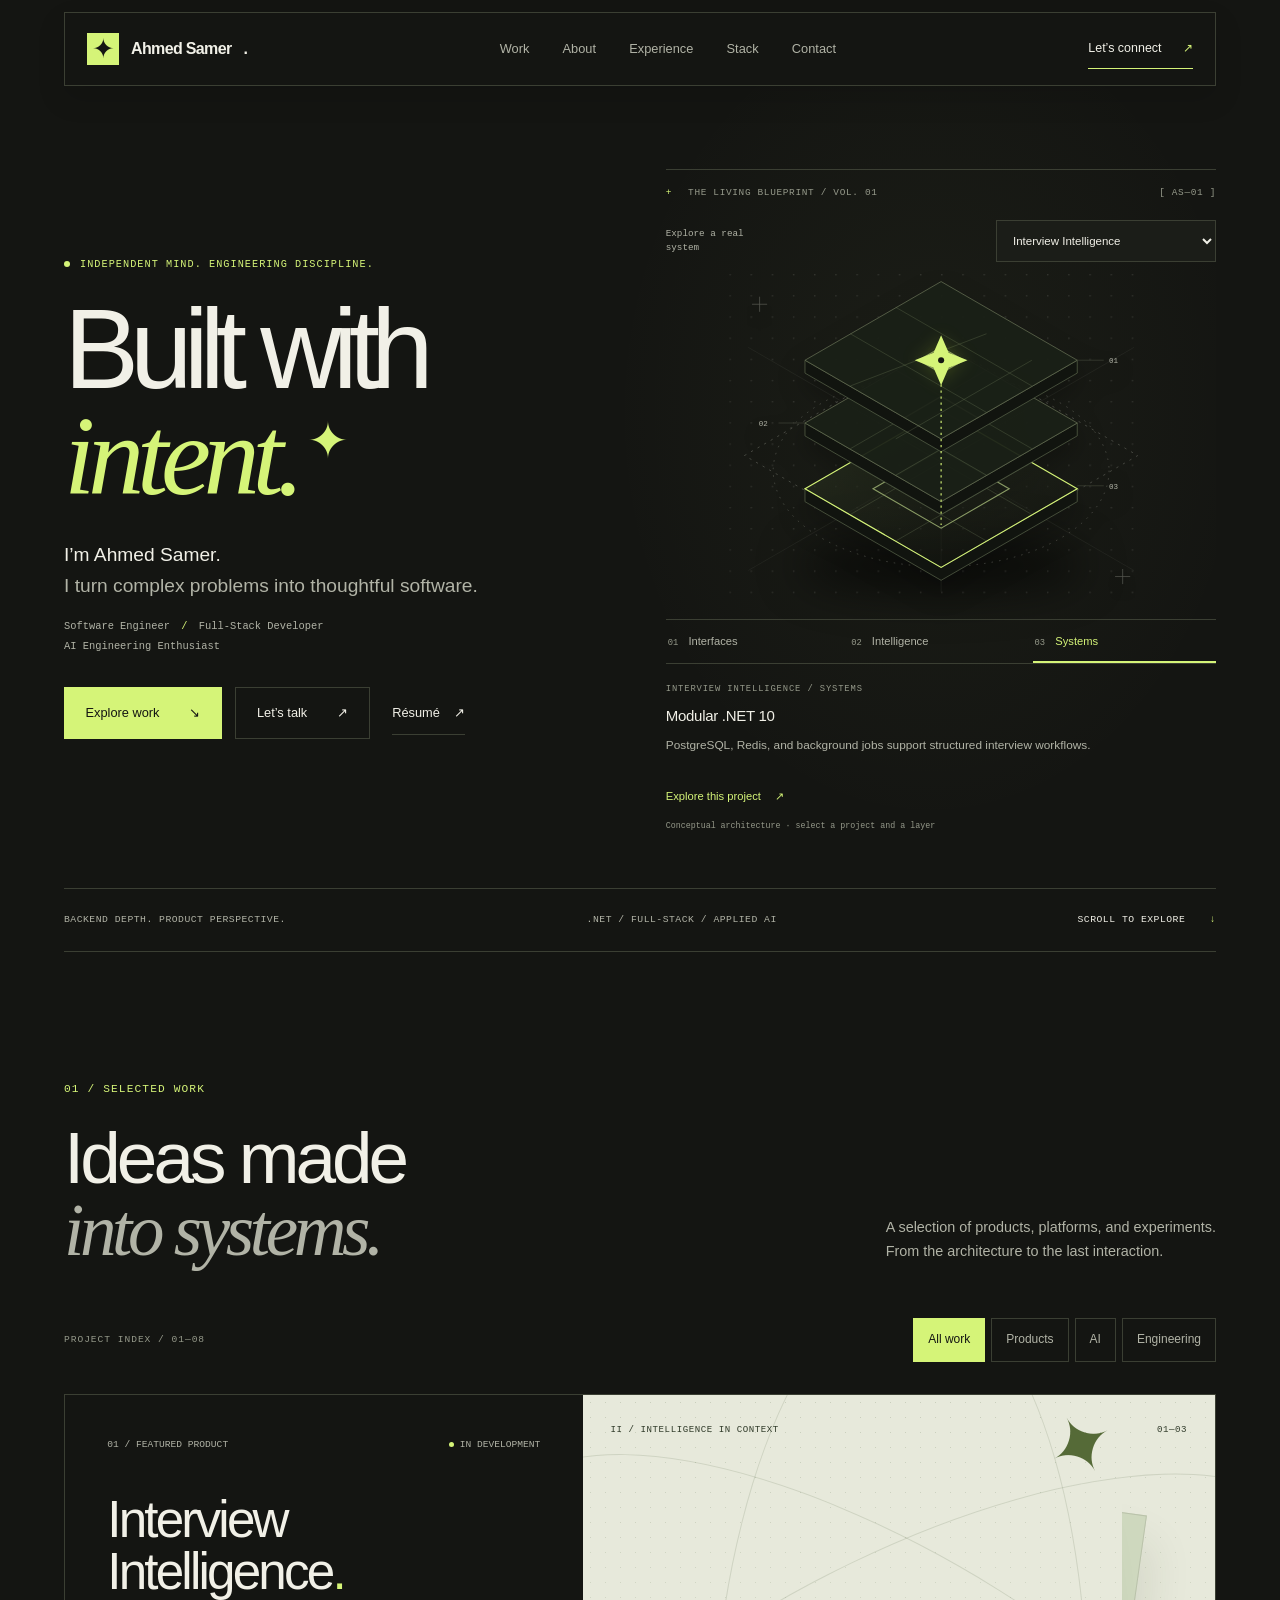
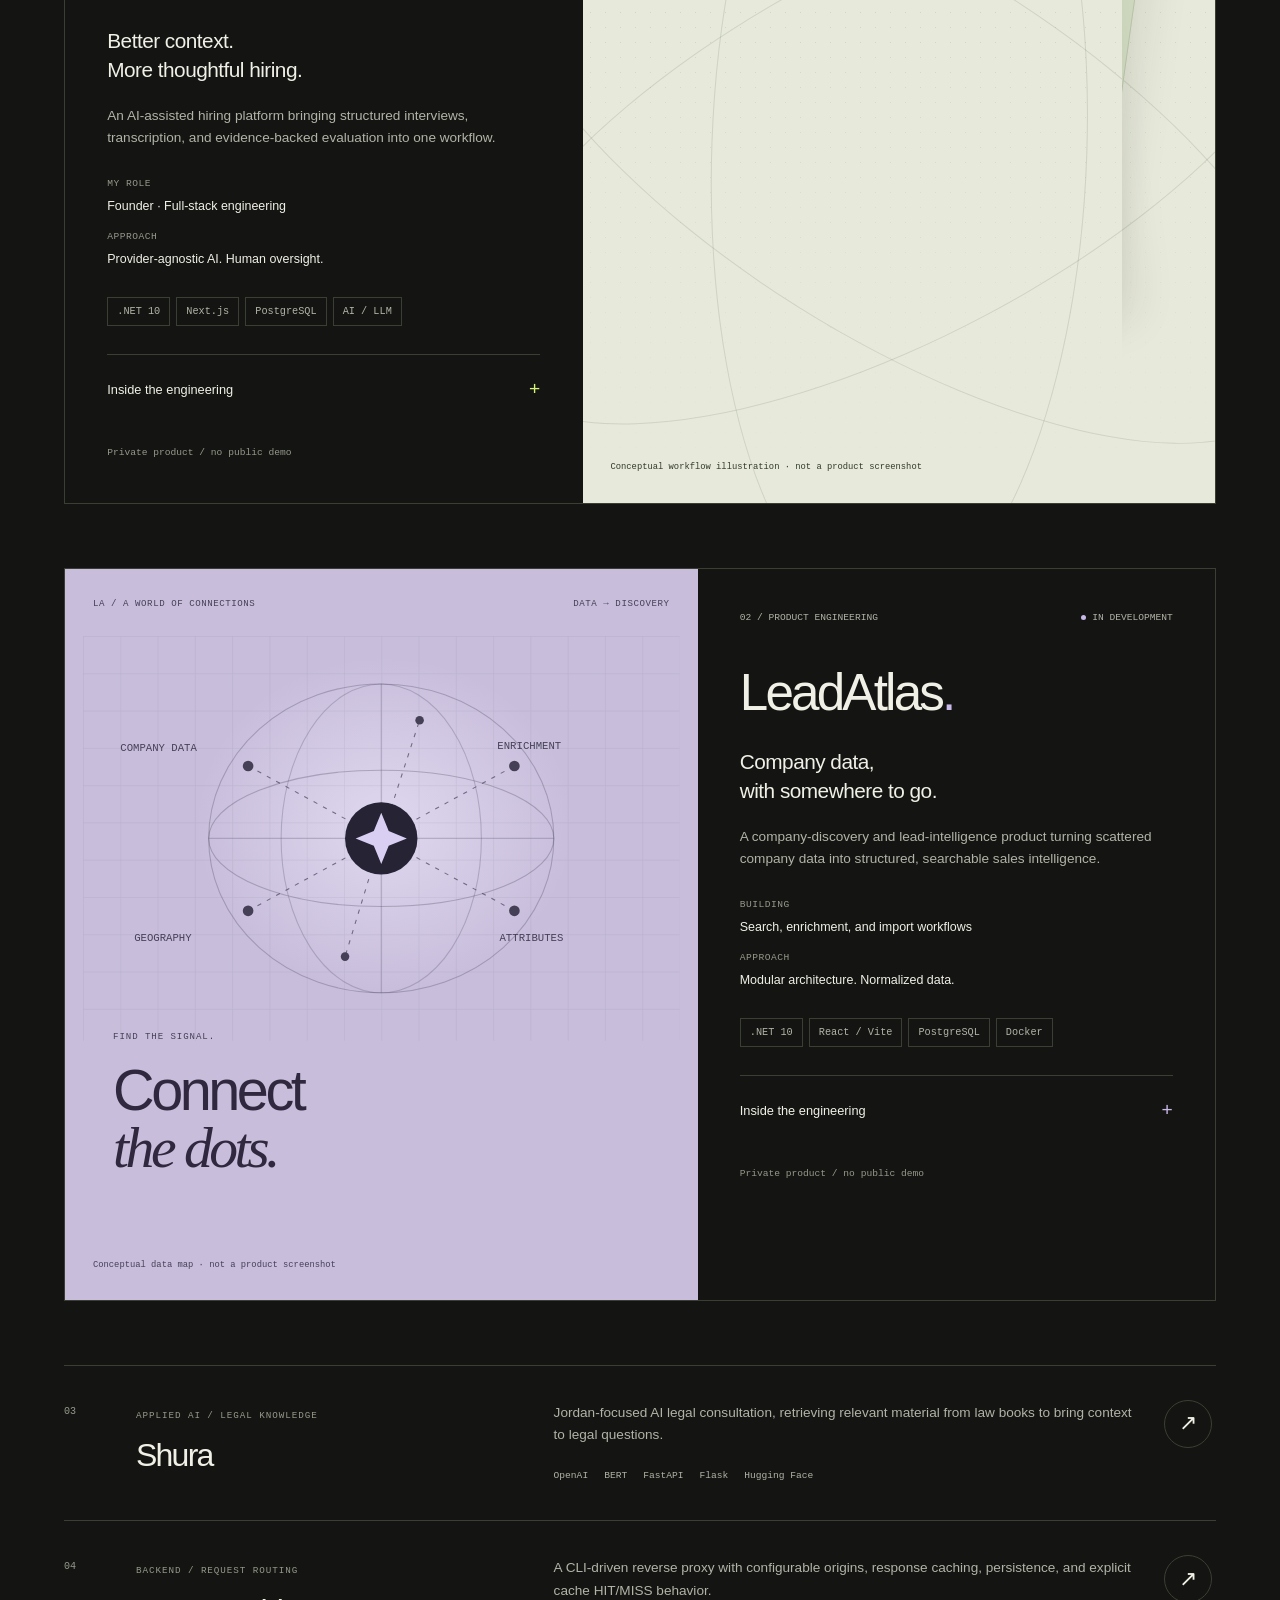
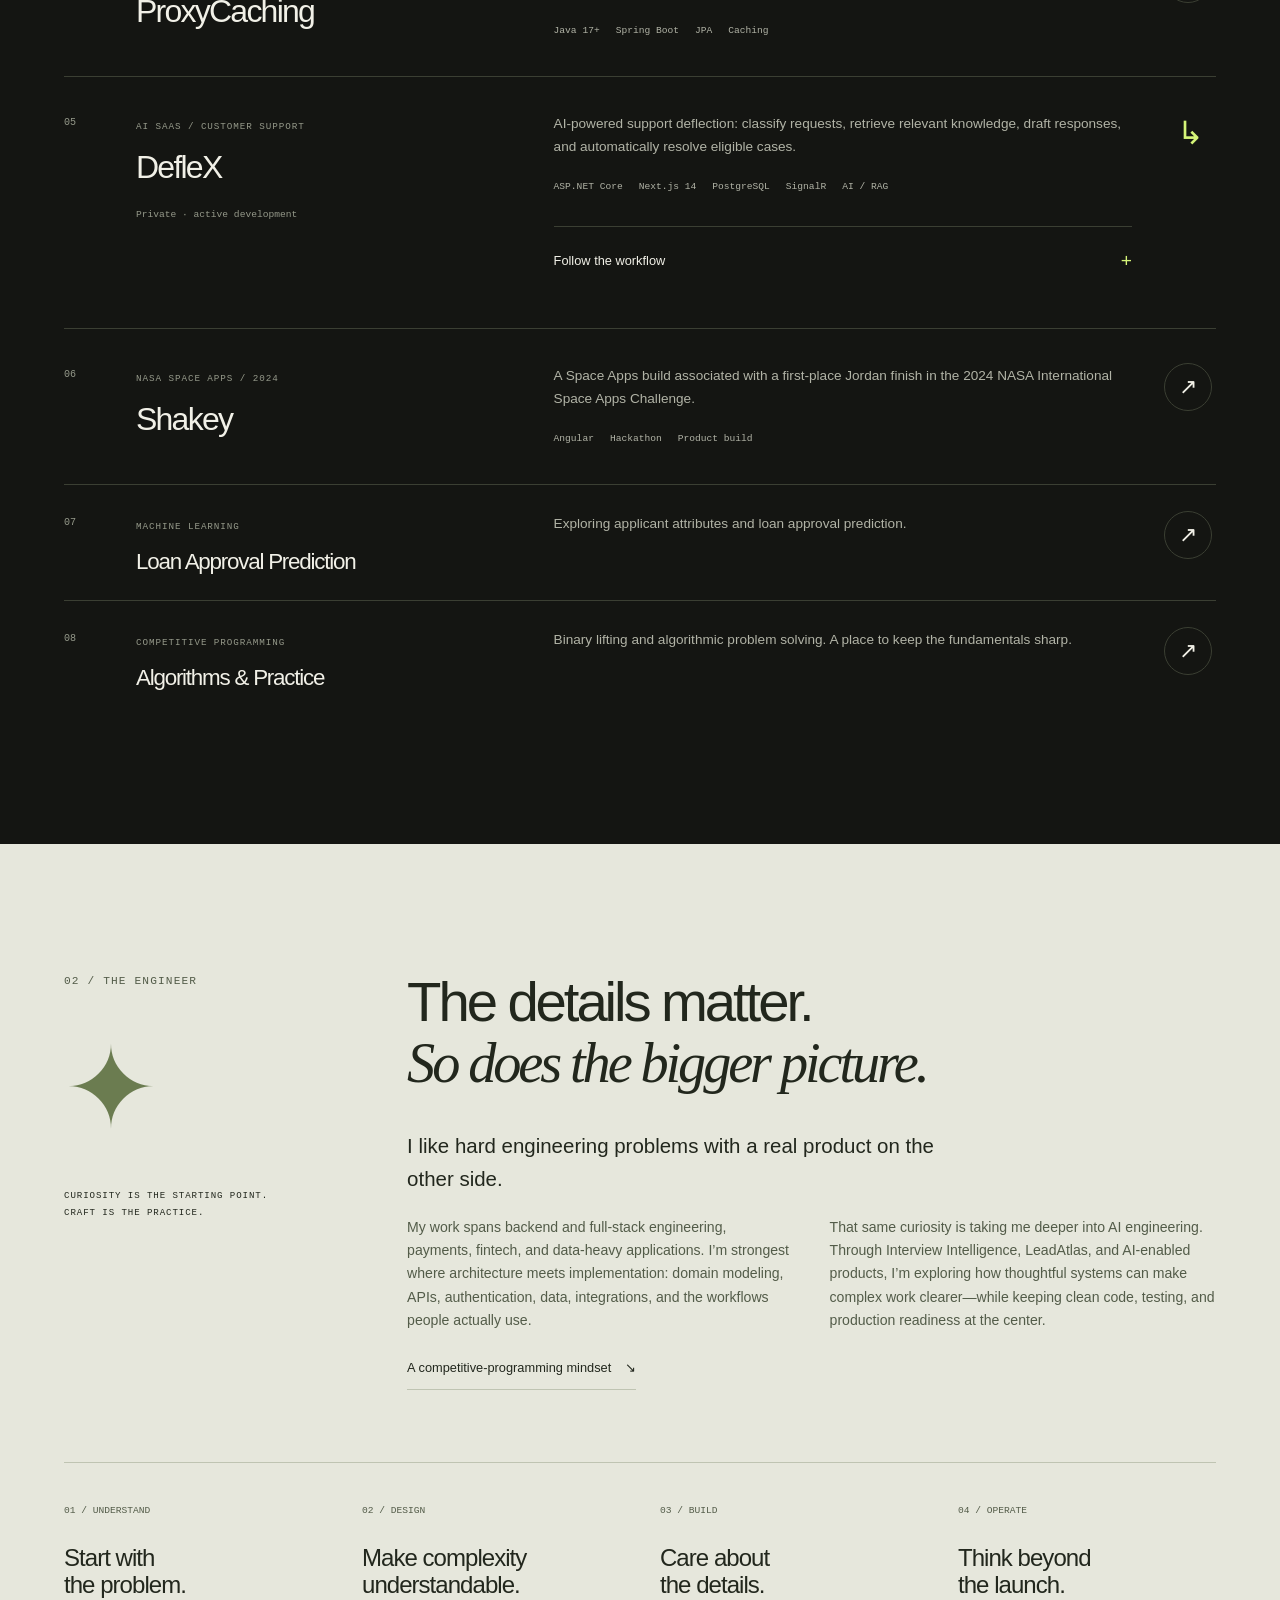
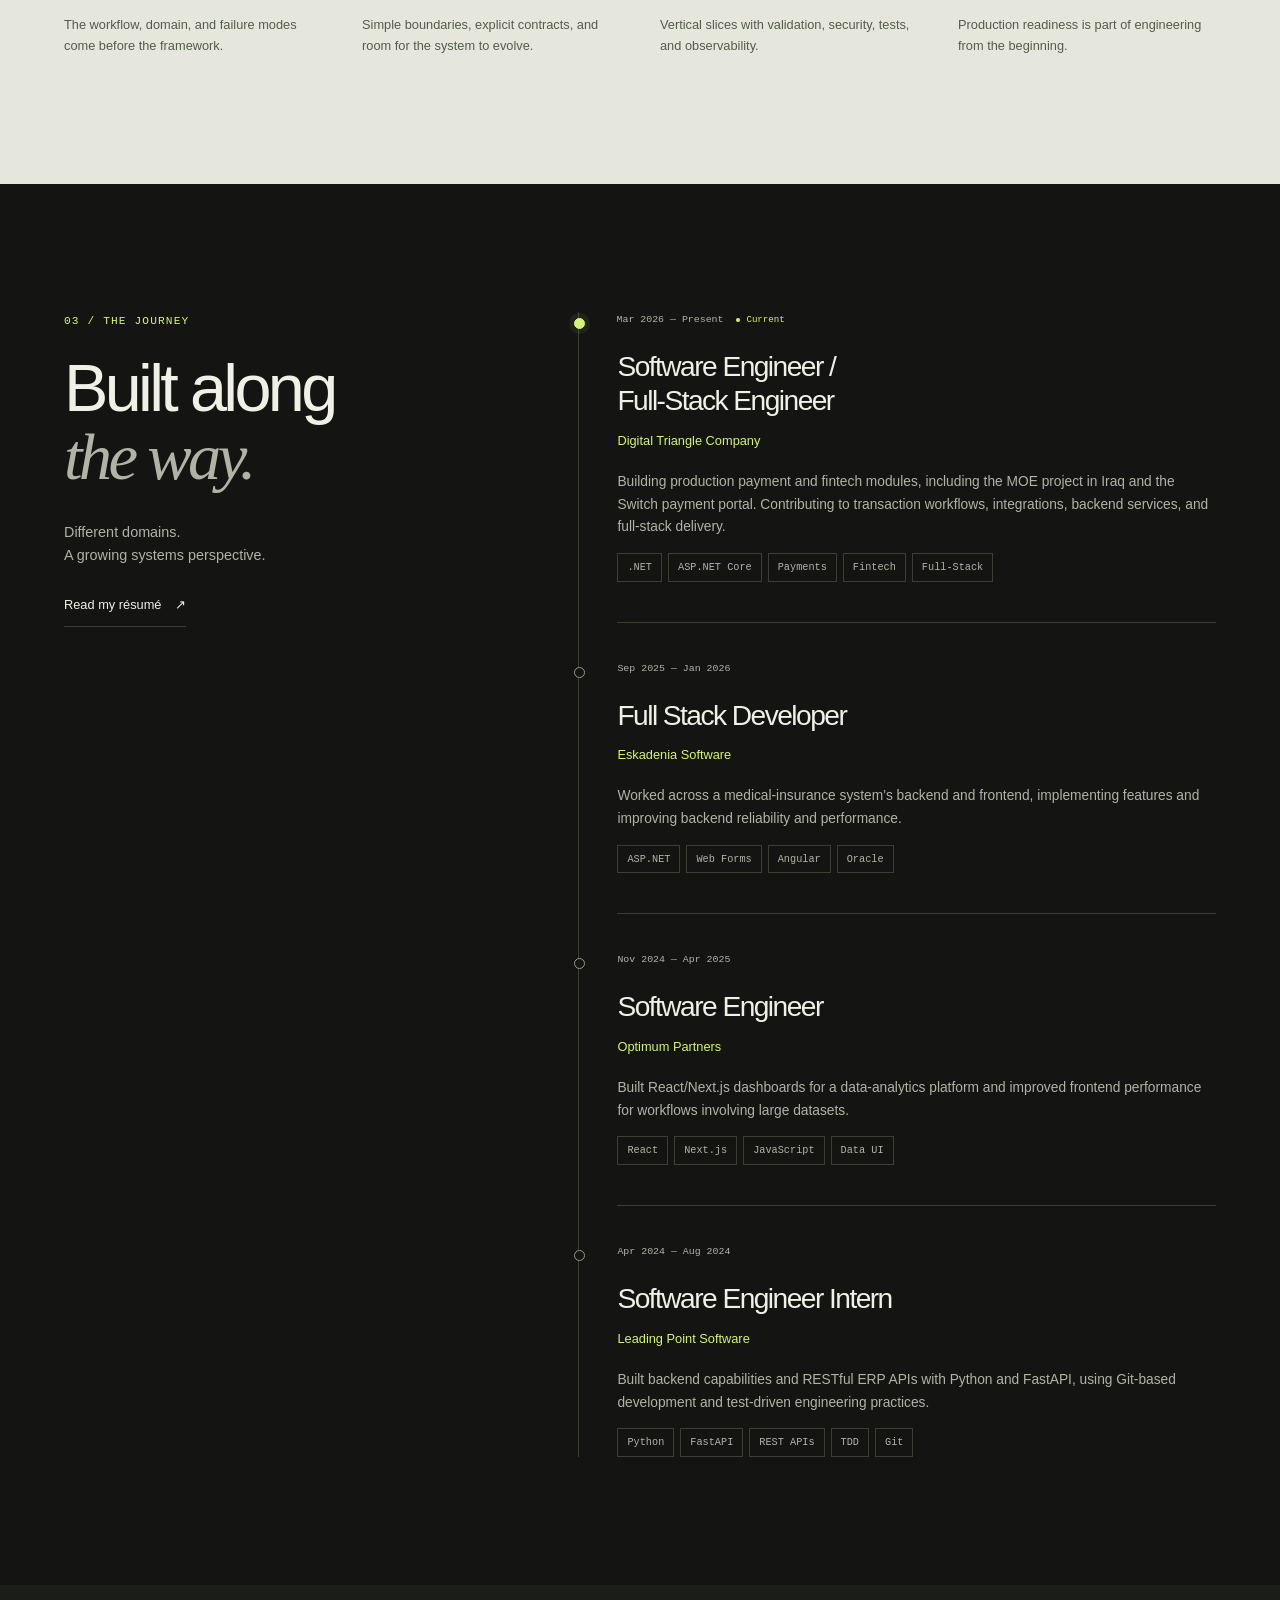
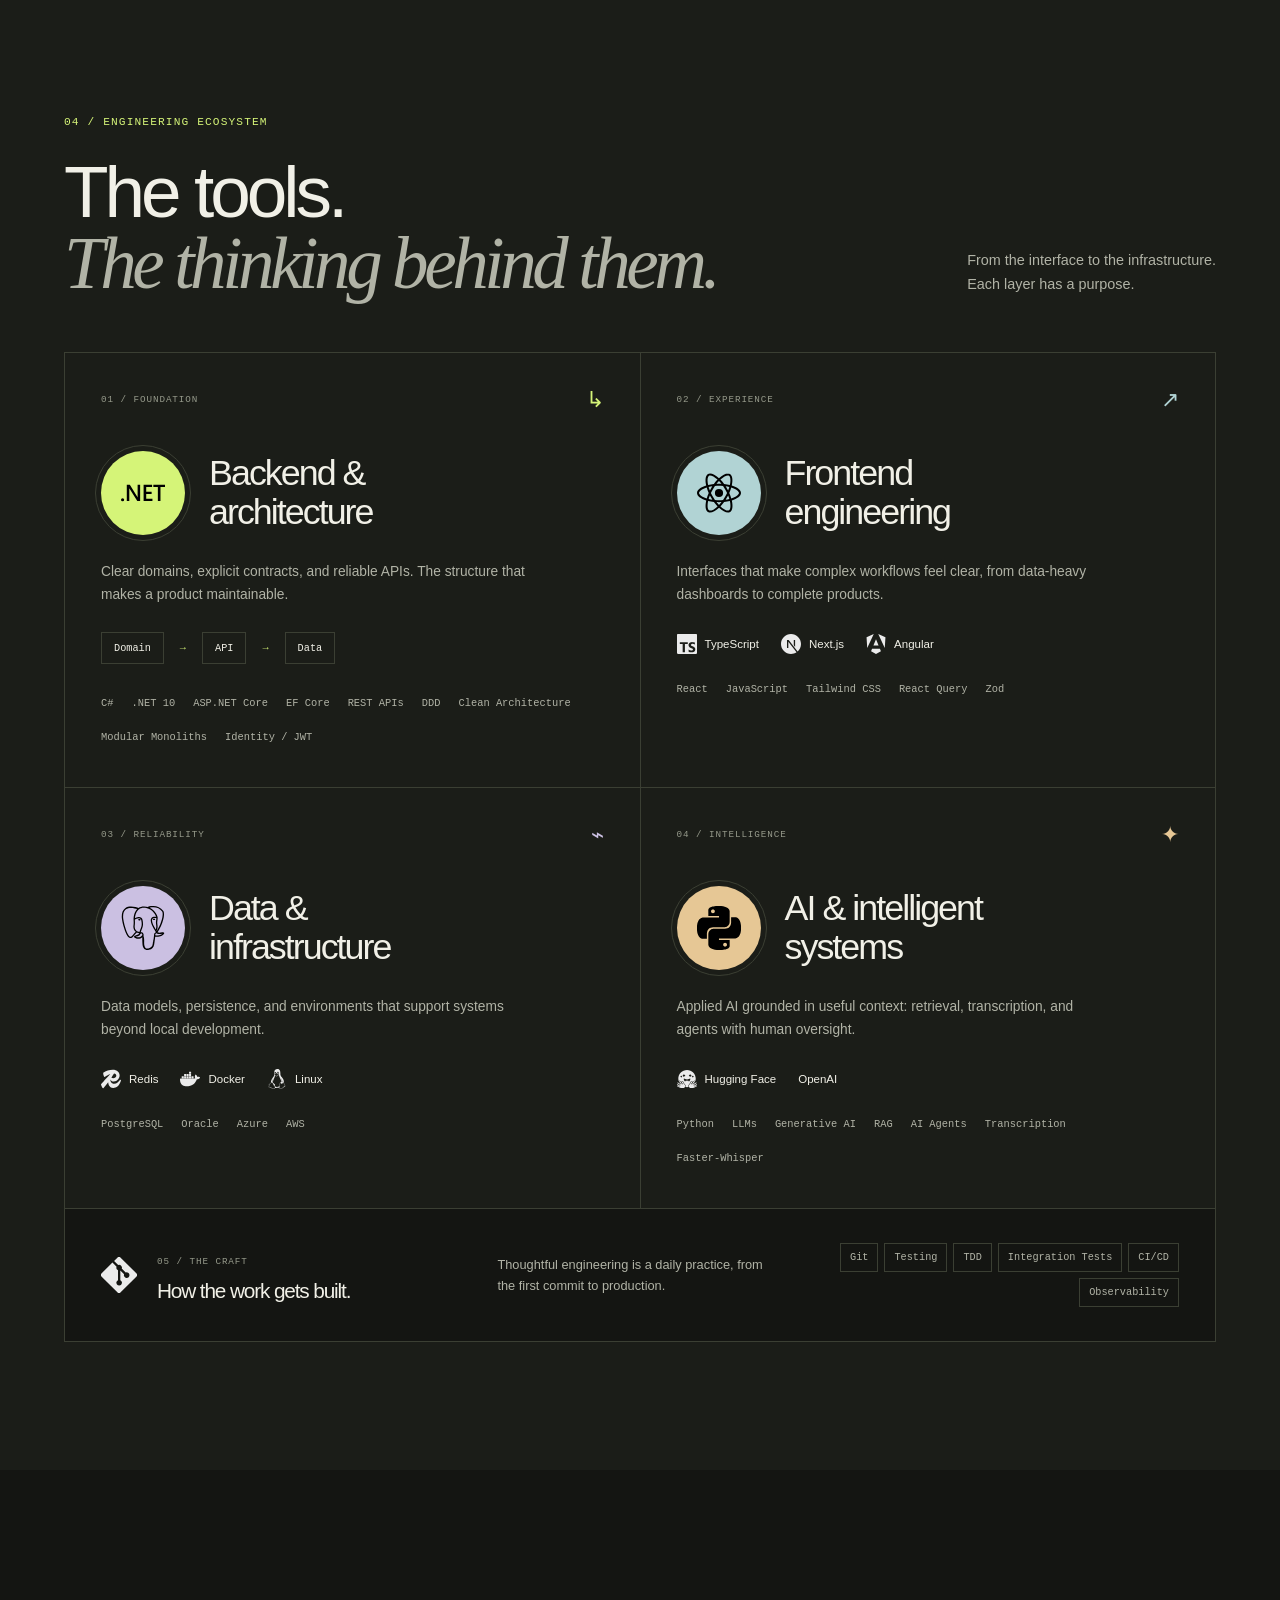
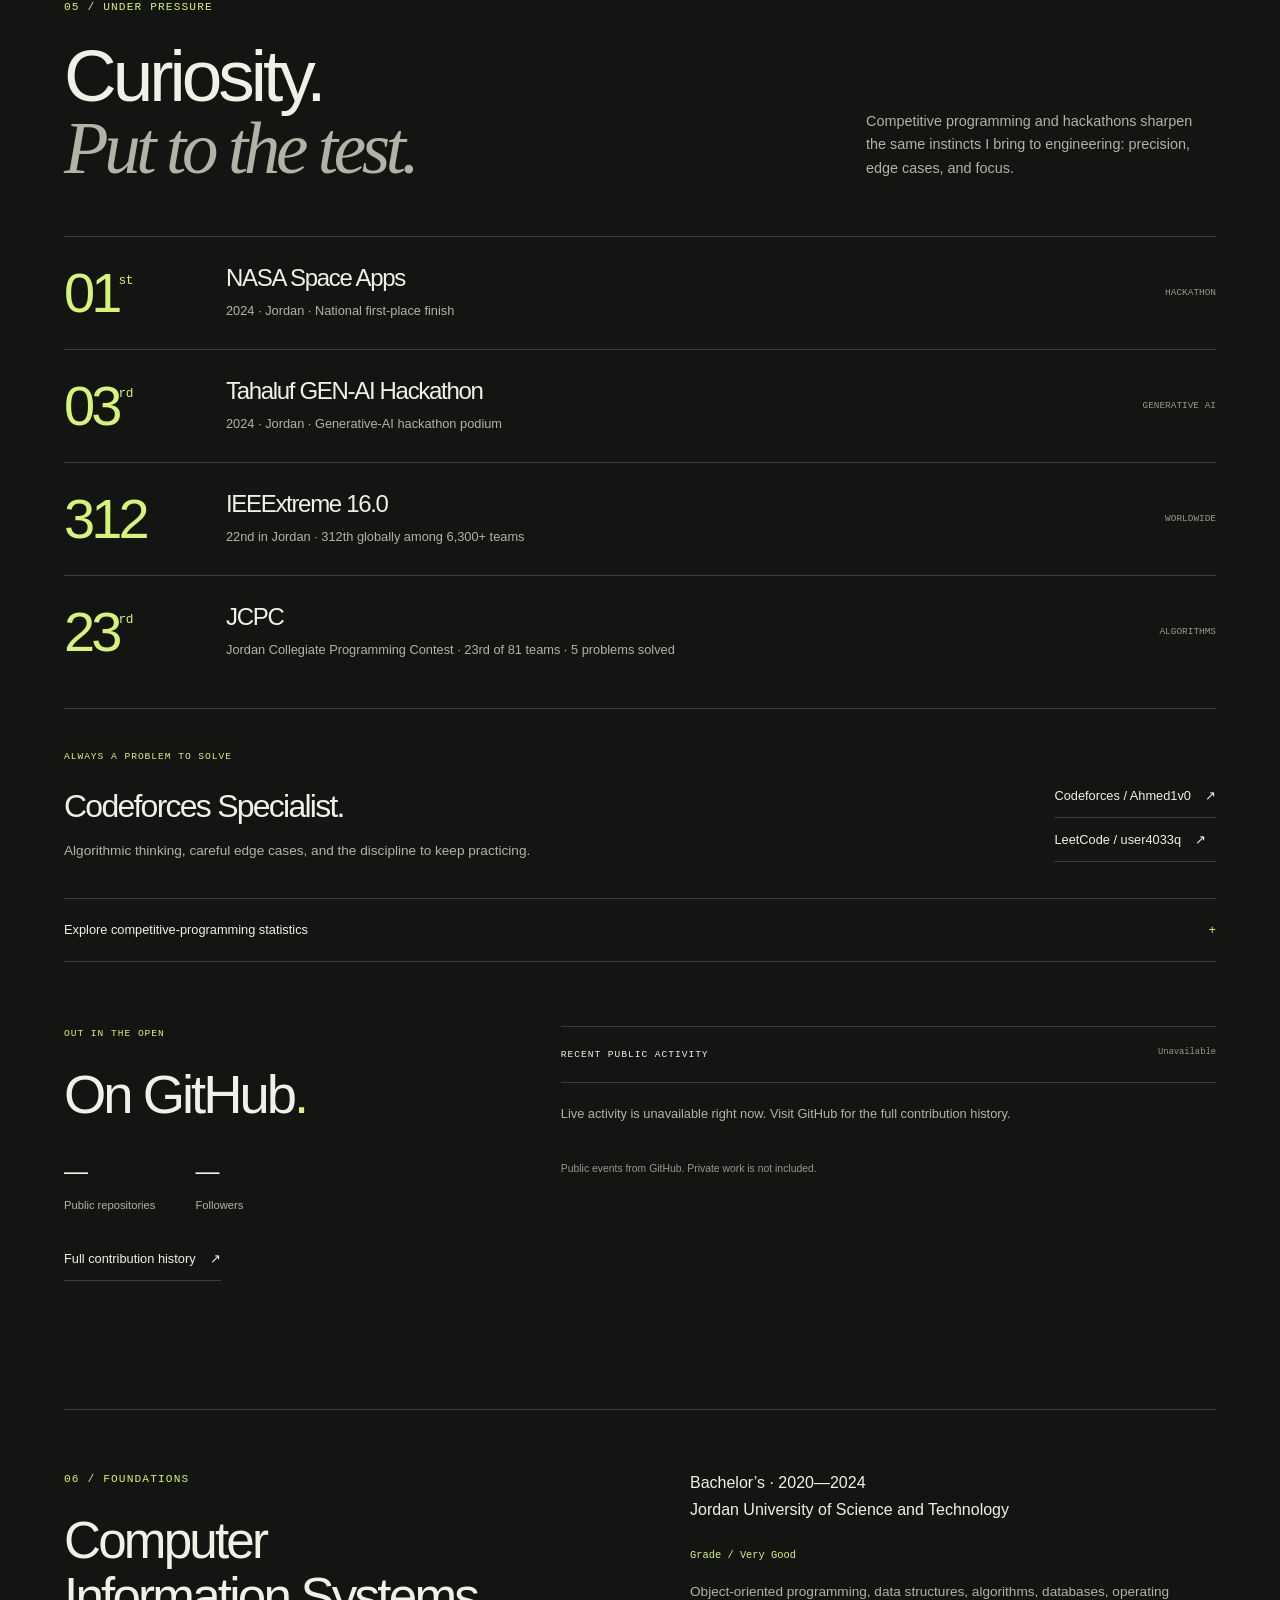
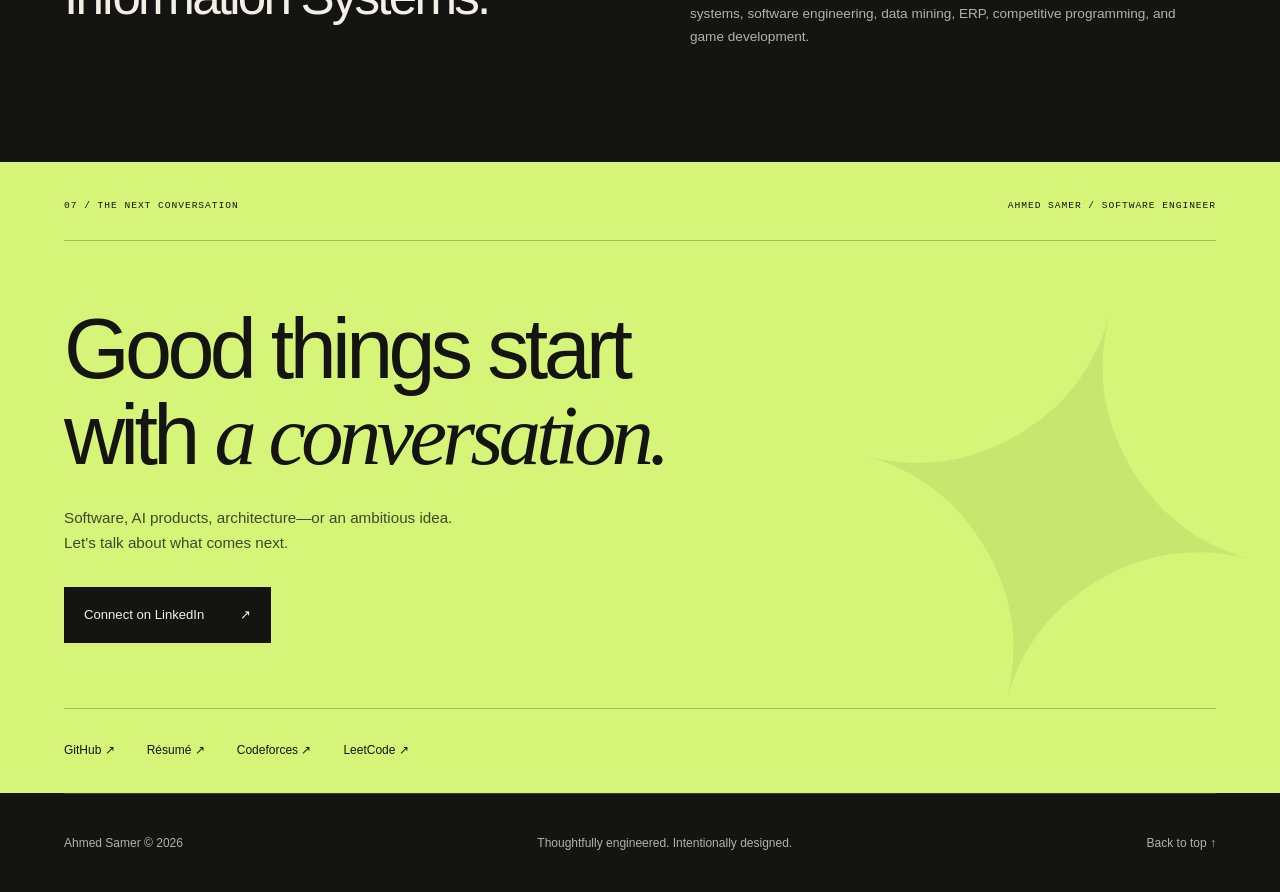
==== commit 615276a8: "feat: refine editorial sections, illustrated skills, and resilient GitHub activity" ====
--- a/index.html
+++ b/index.html
@@ -4,18 +4,28 @@
   <meta charset="utf-8">
   <meta name="viewport" content="width=device-width,initial-scale=1">
   <meta name="theme-color" content="#141512">
-  <meta name="description" content="Ahmed Samer — Software Engineer, Full-Stack Engineer, AI builder, competitive programmer, and technical founder.">
-  <meta property="og:title" content="Ahmed Samer — Software Engineer & AI Builder">
+  <meta name="description" content="Ahmed Samer — Software Engineer, Full-Stack Developer, and AI Engineering Enthusiast. Explore production systems, AI products, and the thinking behind them.">
+  <meta property="og:title" content="Ahmed Samer — Built with intent.">
   <meta property="og:description" content="Software engineering, fintech, AI products, system design, and competitive programming.">
   <meta property="og:type" content="website">
-  <title>Ahmed Samer — Software Engineer & AI Builder</title>
+  <title>Ahmed Samer — Software Engineer · Built with intent.</title>
+  <meta property="og:image" content="./assets/social-card.png">
+  <meta property="og:image:width" content="1200">
+  <meta property="og:image:height" content="630">
+  <meta property="og:image:alt" content="Ahmed Samer — Built with intent. Software engineering, full-stack development, and applied AI.">
+  <meta name="twitter:card" content="summary_large_image">
+  <meta name="twitter:title" content="Ahmed Samer — Built with intent.">
+  <meta name="twitter:description" content="Thoughtful software. From backend architecture to AI products.">
+  <meta name="twitter:image" content="./assets/social-card.png">
+  <link rel="icon" href="./assets/favicon.svg" type="image/svg+xml">
+  <script type="application/ld+json">{"@context":"https://schema.org","@type":"Person","name":"Ahmed Samer","jobTitle":"Software Engineer","sameAs":["https://github.com/ahmed1v0","https://www.linkedin.com/in/ahmed-samer-a5ab7620a","https://codeforces.com/profile/Ahmed1v0"]}</script>
   <link rel="stylesheet" href="./styles.css">
 </head>
 <body id="top">
   <a class="skip-link" href="#main">Skip to content</a>
   <header class="site-header">
     <nav class="shell nav" aria-label="Main navigation">
-      <a class="brand" href="#top" aria-label="Ahmed Samer — home"><span class="brand-mark" aria-hidden="true">✳</span> Ahmed Samer<span aria-hidden="true">.</span></a>
+      <a class="brand" href="#top" aria-label="Ahmed Samer — home"><span class="brand-mark" aria-hidden="true">✦</span> Ahmed Samer<span aria-hidden="true">.</span></a>
       <button class="menu-toggle" type="button" aria-expanded="false" aria-controls="navigation">Menu +</button>
       <div class="navlinks" id="navigation">
         <a href="#projects">Work</a><a href="#about">About</a><a href="#experience">Experience</a><a href="#skills">Stack</a><a href="#contact">Contact</a>
@@ -28,7 +38,7 @@
     <section class="shell hero" aria-labelledby="hero-title">
       <div class="hero-copy">
         <p class="eyebrow"><span class="status-dot" aria-hidden="true"></span>Independent mind. Engineering discipline.</p>
-        <h1 id="hero-title"><span class="title-line"><span>Built with</span></span><span class="title-line"><span><em>intent.</em><span class="hero-period" aria-hidden="true">✳</span></span></span></h1>
+        <h1 id="hero-title"><span class="title-line"><span>Built with</span></span><span class="title-line"><span><em>intent.</em><span class="hero-period" aria-hidden="true">✦</span></span></span></h1>
         <p class="hero-intro">I’m Ahmed Samer.<br><span>I turn complex problems into thoughtful software.</span></p>
         <p class="hero-roles">Software Engineer <span>/</span> Full-Stack Developer<br>AI Engineering Enthusiast</p>
         <div class="actions">
@@ -90,7 +100,7 @@
     </section>
     <section class="shell section work-section" id="projects" aria-labelledby="work-title">
       <div class="section-heading reveal"><p class="eyebrow">01 / Selected work</p><div><h2 id="work-title">Ideas made<br><em>into systems.</em></h2><p>A selection of products, platforms, and experiments.<br>From the architecture to the last interaction.</p></div></div>
-      <div class="work-toolbar"><span class="mono">Project index / 01—08</span><div class="filters" role="group" aria-label="Filter projects"><button type="button" data-filter="all">All work</button><button type="button" data-filter="product">Products</button><button type="button" data-filter="ai">AI</button><button type="button" data-filter="engineering">Engineering</button></div></div>
+      <div class="work-toolbar"><span class="mono">Project index / 01—08</span><div class="filters" hidden role="group" aria-label="Filter projects"><button type="button" data-filter="all">All work</button><button type="button" data-filter="product">Products</button><button type="button" data-filter="ai">AI</button><button type="button" data-filter="engineering">Engineering</button></div></div>
       <p id="filter-status" class="sr-only" role="status" aria-live="polite">8 projects shown</p>
       <div class="projects" id="project-list">
         <article class="project feature-project interview-project reveal" id="interview-intelligence" data-category="product ai engineering" aria-labelledby="interview-title">
@@ -106,7 +116,7 @@
           </div>
           <figure class="project-art interview-art" aria-label="Conceptual workflow: conversation becomes evidence, then human-reviewed insight">
             <div class="art-caption"><span>II / Intelligence in context</span><span>01—03</span></div>
-            <div class="interview-orbit" aria-hidden="true"><i></i><i></i><i></i><span>✳</span></div>
+            <div class="interview-orbit" aria-hidden="true"><i></i><i></i><i></i><span>✦</span></div>
             <div class="evidence-composition" data-depth>
               <div class="evidence-sheet sheet-back" aria-hidden="true"><span>CONTEXT / CAPTURED</span><i></i><i></i><i></i><i></i></div>
               <div class="evidence-sheet sheet-front"><span class="mono">Conversation → clarity</span><div class="waveform" aria-hidden="true"><i></i><i></i><i></i><i></i><i></i><i></i><i></i><i></i><i></i><i></i><i></i><i></i><i></i><i></i><i></i><i></i><i></i><i></i><i></i><i></i><i></i></div><div class="evidence-route"><span>01 / Interview</span><span>02 / Evidence</span><span>03 / Insight</span></div><p>Human judgment.<br><em>Better informed.</em></p><div class="review-note"><span aria-hidden="true">↳</span> Human oversight at the center</div></div>
@@ -151,53 +161,56 @@
         <article class="project index-project compact-project reveal" data-category="engineering"><span class="project-number">08</span><div class="index-title"><span class="mono">Competitive programming</span><h3>Algorithms & Practice</h3></div><p class="index-description">Binary lifting and algorithmic problem solving. A place to keep the fundamentals sharp.</p><a class="project-arrow" href="https://github.com/ahmed1v0/BinaryLifting" target="_blank" rel="noopener noreferrer" aria-label="Algorithms and Practice repository on GitHub">↗</a></article>
       </div>
     </section>
-    <section class="shell section" id="about">
-      <div class="heading reveal"><p class="eyebrow">01 / About</p><h2>I like hard engineering problems with a real product on the other side.</h2></div>
-      <div class="aboutgrid">
-        <div class="copy reveal"><p>My work spans backend and full-stack engineering, payment and fintech systems, data-heavy applications, and AI-enabled products. I’m strongest when a problem needs both architecture and implementation: domain modeling, APIs, data, authentication, background processing, frontend workflows, integration, deployment, and production hardening.</p><p>Alongside professional engineering work, I’m building <b>Interview Intelligence</b>, an AI-assisted hiring platform for structured interviews, transcription, evidence-backed evaluation, and better hiring decisions. I’m also developing <b>LeadAtlas</b>, a company-discovery and lead-intelligence product.</p></div>
-        <div class="principles reveal"><article><span>01</span><div><h3>Understand</h3><p>Start from the workflow, domain, and failure modes—not the framework.</p></div></article><article><span>02</span><div><h3>Design</h3><p>Prefer simple boundaries, explicit contracts, and systems that can evolve.</p></div></article><article><span>03</span><div><h3>Build</h3><p>Ship vertical slices with validation, security, tests, and observability.</p></div></article><article><span>04</span><div><h3>Operate</h3><p>Production readiness is part of engineering, not a phase after it.</p></div></article></div>
-      </div>
-    </section>
-
-    <section class="tint section" id="experience"><div class="shell">
-      <div class="heading reveal"><p class="eyebrow">02 / Experience</p><h2>From product interfaces to payment systems and backend platforms.</h2></div>
+    <section class="section about-section" id="about" aria-labelledby="about-title"><div class="shell">
+      <div class="about-editorial">
+        <div class="about-margin"><p class="eyebrow">02 / The engineer</p><span class="editorial-mark" aria-hidden="true">✦</span><p class="mono">Curiosity is the starting point.<br>Craft is the practice.</p></div>
+        <div class="about-story reveal"><h2 id="about-title">The details matter.<br><em>So does the bigger picture.</em></h2><p class="story-lead">I like hard engineering problems with a real product on the other side.</p><div class="story-columns"><p>My work spans backend and full-stack engineering, payments, fintech, and data-heavy applications. I’m strongest where architecture meets implementation: domain modeling, APIs, authentication, data, integrations, and the workflows people actually use.</p><p>That same curiosity is taking me deeper into AI engineering. Through Interview Intelligence, LeadAtlas, and AI-enabled products, I’m exploring how thoughtful systems can make complex work clearer—while keeping clean code, testing, and production readiness at the center.</p></div><a class="text-link" href="#achievements">A competitive-programming mindset <span aria-hidden="true">↘</span></a></div>
+      </div>
+      <div class="principles-strip"><article class="reveal"><span>01 / Understand</span><h3>Start with<br>the problem.</h3><p>The workflow, domain, and failure modes come before the framework.</p></article><article class="reveal"><span>02 / Design</span><h3>Make complexity<br>understandable.</h3><p>Simple boundaries, explicit contracts, and room for the system to evolve.</p></article><article class="reveal"><span>03 / Build</span><h3>Care about<br>the details.</h3><p>Vertical slices with validation, security, tests, and observability.</p></article><article class="reveal"><span>04 / Operate</span><h3>Think beyond<br>the launch.</h3><p>Production readiness is part of engineering from the beginning.</p></article></div>
+    </div></section>
+
+    <section class="shell section career-section" id="experience" aria-labelledby="experience-title">
+      <div class="career-heading"><p class="eyebrow">03 / The journey</p><h2 id="experience-title">Built along<br><em>the way.</em></h2><p>Different domains.<br>A growing systems perspective.</p><a class="text-link" href="./resume.html">Read my résumé <span aria-hidden="true">↗</span></a></div>
       <div class="timeline">
-        <article class="job reveal"><time>Mar 2026 — Present</time><div class="marker"></div><div class="card"><div class="jobhead"><div><h3>Software Engineer / Full-Stack Engineer</h3><p>Digital Triangle Company</p></div><span class="badge accent">Current</span></div><p>Building production modules with a strong focus on payments and fintech. Work includes the MOE project in Iraq and the Switch payment portal, contributing across application features, transaction workflows, integrations, backend services, and full-stack delivery.</p><div class="chips"><span>.NET</span><span>ASP.NET Core</span><span>Payments</span><span>Fintech</span><span>Full-Stack</span></div></div></article>
-        <article class="job reveal"><time>Sep 2025 — Jan 2026</time><div class="marker"></div><div class="card"><div class="jobhead"><div><h3>Full Stack Developer</h3><p>Eskadenia Software</p></div></div><p>Worked on a medical-insurance system across backend and frontend layers, implementing features and improving backend reliability and performance.</p><div class="chips"><span>ASP.NET</span><span>Web Forms</span><span>Angular</span><span>Oracle</span></div></div></article>
-        <article class="job reveal"><time>Nov 2024 — Apr 2025</time><div class="marker"></div><div class="card"><div class="jobhead"><div><h3>Software Engineer</h3><p>Optimum Partners</p></div></div><p>Contributed to a data-analytics platform, building React/Next.js dashboards and improving frontend performance for workflows involving large datasets.</p><div class="chips"><span>React</span><span>Next.js</span><span>JavaScript</span><span>Data UI</span></div></div></article>
-        <article class="job reveal"><time>Apr 2024 — Aug 2024</time><div class="marker"></div><div class="card"><div class="jobhead"><div><h3>Software Engineer Intern</h3><p>Leading Point Software</p></div></div><p>Built backend capabilities and RESTful ERP APIs with Python and FastAPI while working with Git-based development and test-driven engineering practices.</p><div class="chips"><span>Python</span><span>FastAPI</span><span>REST APIs</span><span>TDD</span><span>Git</span></div></div></article>
+        <article class="career-entry reveal"><div class="career-date"><time datetime="2026-03">Mar 2026 — Present</time><span class="current-status"><i aria-hidden="true"></i>Current</span></div><h3>Software Engineer /<br>Full-Stack Engineer</h3><p class="career-company">Digital Triangle Company</p><p>Building production payment and fintech modules, including the MOE project in Iraq and the Switch payment portal. Contributing to transaction workflows, integrations, backend services, and full-stack delivery.</p><div class="chips"><span>.NET</span><span>ASP.NET Core</span><span>Payments</span><span>Fintech</span><span>Full-Stack</span></div></article>
+        <article class="career-entry reveal"><div class="career-date"><time datetime="2025-09">Sep 2025 — Jan 2026</time></div><h3>Full Stack Developer</h3><p class="career-company">Eskadenia Software</p><p>Worked across a medical-insurance system’s backend and frontend, implementing features and improving backend reliability and performance.</p><div class="chips"><span>ASP.NET</span><span>Web Forms</span><span>Angular</span><span>Oracle</span></div></article>
+        <article class="career-entry reveal"><div class="career-date"><time datetime="2024-11">Nov 2024 — Apr 2025</time></div><h3>Software Engineer</h3><p class="career-company">Optimum Partners</p><p>Built React/Next.js dashboards for a data-analytics platform and improved frontend performance for workflows involving large datasets.</p><div class="chips"><span>React</span><span>Next.js</span><span>JavaScript</span><span>Data UI</span></div></article>
+        <article class="career-entry reveal"><div class="career-date"><time datetime="2024-04">Apr 2024 — Aug 2024</time></div><h3>Software Engineer Intern</h3><p class="career-company">Leading Point Software</p><p>Built backend capabilities and RESTful ERP APIs with Python and FastAPI, using Git-based development and test-driven engineering practices.</p><div class="chips"><span>Python</span><span>FastAPI</span><span>REST APIs</span><span>TDD</span><span>Git</span></div></article>
+      </div>
+    </section>
+
+    <section class="section stack-section" id="skills" aria-labelledby="skills-title"><div class="shell">
+      <div class="section-heading reveal"><p class="eyebrow">04 / Engineering ecosystem</p><div><h2 id="skills-title">The tools.<br><em>The thinking behind them.</em></h2><p>From the interface to the infrastructure.<br>Each layer has a purpose.</p></div></div>
+      <div class="stack-grid">
+        <article class="stack-panel backend-panel reveal"><div class="stack-panel-top"><span class="mono">01 / Foundation</span><span aria-hidden="true">↳</span></div><div class="stack-identity"><div class="stack-emblem"><img src="./assets/icons/dotnet.svg" alt=".NET" width="44" height="44" loading="lazy"></div><h3>Backend &<br>architecture</h3></div><p>Clear domains, explicit contracts, and reliable APIs. The structure that makes a product maintainable.</p><div class="stack-route" aria-label="Backend architecture: domain, API, data"><span>Domain</span><i aria-hidden="true">→</i><span>API</span><i aria-hidden="true">→</i><span>Data</span></div><div class="chips"><span>C#</span><span>.NET 10</span><span>ASP.NET Core</span><span>EF Core</span><span>REST APIs</span><span>DDD</span><span>Clean Architecture</span><span>Modular Monoliths</span><span>Identity / JWT</span></div></article>
+        <article class="stack-panel frontend-panel reveal"><div class="stack-panel-top"><span class="mono">02 / Experience</span><span aria-hidden="true">↗</span></div><div class="stack-identity"><div class="stack-emblem"><img src="./assets/icons/react.svg" alt="React" width="44" height="44" loading="lazy"></div><h3>Frontend<br>engineering</h3></div><p>Interfaces that make complex workflows feel clear, from data-heavy dashboards to complete products.</p><div class="technology-icons"><span><img src="./assets/icons/typescript.svg" alt="" width="20" height="20" loading="lazy">TypeScript</span><span><img src="./assets/icons/nextdotjs.svg" alt="" width="20" height="20" loading="lazy">Next.js</span><span><img src="./assets/icons/angular.svg" alt="" width="20" height="20" loading="lazy">Angular</span></div><div class="chips"><span>React</span><span>JavaScript</span><span>Tailwind CSS</span><span>React Query</span><span>Zod</span></div></article>
+        <article class="stack-panel data-panel reveal"><div class="stack-panel-top"><span class="mono">03 / Reliability</span><span aria-hidden="true">⌁</span></div><div class="stack-identity"><div class="stack-emblem"><img src="./assets/icons/postgresql.svg" alt="PostgreSQL" width="44" height="44" loading="lazy"></div><h3>Data &<br>infrastructure</h3></div><p>Data models, persistence, and environments that support systems beyond local development.</p><div class="technology-icons"><span><img src="./assets/icons/redis.svg" alt="" width="20" height="20" loading="lazy">Redis</span><span><img src="./assets/icons/docker.svg" alt="" width="20" height="20" loading="lazy">Docker</span><span><img src="./assets/icons/linux.svg" alt="" width="20" height="20" loading="lazy">Linux</span></div><div class="chips"><span>PostgreSQL</span><span>Oracle</span><span>Azure</span><span>AWS</span></div></article>
+        <article class="stack-panel ai-panel reveal"><div class="stack-panel-top"><span class="mono">04 / Intelligence</span><span aria-hidden="true">✦</span></div><div class="stack-identity"><div class="stack-emblem"><img src="./assets/icons/python.svg" alt="Python" width="44" height="44" loading="lazy"></div><h3>AI & intelligent<br>systems</h3></div><p>Applied AI grounded in useful context: retrieval, transcription, and agents with human oversight.</p><div class="technology-icons"><span><img src="./assets/icons/huggingface.svg" alt="" width="20" height="20" loading="lazy">Hugging Face</span><span class="tech-wordmark">OpenAI</span></div><div class="chips"><span>Python</span><span>LLMs</span><span>Generative AI</span><span>RAG</span><span>AI Agents</span><span>Transcription</span><span>Faster-Whisper</span></div></article>
+        <article class="practice-panel reveal"><div class="practice-heading"><img src="./assets/icons/git.svg" alt="Git" width="36" height="36" loading="lazy"><div><span class="mono">05 / The craft</span><h3>How the work gets built.</h3></div></div><p>Thoughtful engineering is a daily practice, from the first commit to production.</p><div class="chips"><span>Git</span><span>Testing</span><span>TDD</span><span>Integration Tests</span><span>CI/CD</span><span>Observability</span></div></article>
       </div>
     </div></section>
 
-    <section class="tint section" id="achievements"><div class="shell">
-      <div class="heading reveal"><p class="eyebrow">04 / Achievements</p><h2>Competitive programming, hackathons, and building under pressure.</h2></div>
-      <div class="awards"><article class="reveal"><b>1st</b><div><h3>NASA Space Apps 2024</h3><p>Jordan</p><span>National first-place finish</span></div></article><article class="reveal"><b>3rd</b><div><h3>Tahaluf GEN-AI Hackathon 2024</h3><p>Jordan</p><span>Generative-AI hackathon podium</span></div></article><article class="reveal"><b>312</b><div><h3>IEEExtreme 16.0</h3><p>Worldwide</p><span>22nd in Jordan · 312th globally among 6,300+ teams</span></div></article><article class="reveal"><b>23</b><div><h3>JCPC</h3><p>Jordan Collegiate Programming Contest</p><span>23rd of 81 teams · 5 problems solved</span></div></article><article class="reveal wide"><b>&lt;/&gt;</b><div><h3>Codeforces Specialist</h3><p>Competitive Programming</p><span>Algorithmic problem solving, edge cases, and speed</span></div></article></div>
-    </div></section>
-
-    <section class="shell section" id="skills">
-      <div class="heading reveal"><p class="eyebrow">05 / Engineering stack</p><h2>Tools change. The engineering fundamentals stay.</h2></div>
-      <div class="skillgrid">
-        <article class="reveal"><h3>Backend & architecture</h3><div class="chips"><span>C#</span><span>.NET 10</span><span>ASP.NET Core</span><span>EF Core</span><span>REST APIs</span><span>DDD</span><span>Clean Architecture</span><span>Modular Monoliths</span><span>Identity / JWT</span><span>Testing</span></div></article>
-        <article class="reveal"><h3>Data & infrastructure</h3><div class="chips"><span>PostgreSQL</span><span>Oracle</span><span>Redis</span><span>Docker</span><span>Azure</span><span>AWS</span><span>Linux</span><span>CI/CD</span><span>Observability</span></div></article>
-        <article class="reveal"><h3>Frontend & product</h3><div class="chips"><span>TypeScript</span><span>JavaScript</span><span>React</span><span>Next.js</span><span>Angular</span><span>Tailwind CSS</span><span>React Query</span><span>Zod</span></div></article>
-        <article class="reveal"><h3>AI & intelligent systems</h3><div class="chips"><span>Python</span><span>LLMs</span><span>Generative AI</span><span>RAG</span><span>AI Agents</span><span>Transcription</span><span>Faster-Whisper</span><span>Hugging Face</span><span>OpenAI</span></div></article>
-      </div>
-    </section>
-
-    <section class="tint section"><div class="shell">
-      <div class="heading reveal"><p class="eyebrow">06 / Problem solving</p><h2>Competitive programming keeps the fundamentals sharp.</h2></div>
-      <div class="cpgrid reveal"><a class="card cp" href="https://codeforces.com/profile/Ahmed1v0" target="_blank" rel="noreferrer"><div><b>Codeforces</b><span>Ahmed1v0 ↗</span></div><img src="https://codeforces-stats-vlx.vercel.app/api/card?username=Ahmed1v0&theme=dark" alt="Ahmed1v0 Codeforces statistics"></a><a class="card cp" href="https://leetcode.com/u/user4033q/" target="_blank" rel="noreferrer"><div><b>LeetCode</b><span>user4033q ↗</span></div><img src="https://leetcard.jacoblin.cool/user4033q?theme=dark&font=JetBrains%20Mono&ext=heatmap" alt="user4033q LeetCode statistics"></a></div>
-      <div class="card activity reveal"><div><b>GitHub contribution activity</b><span>Live</span></div><img src="https://github-readme-activity-graph.vercel.app/graph?username=ahmed1v0&bg_color=0b0d12&color=a78bfa&line=22d3ee&point=f8fafc&area=true&area_color=7c3aed&hide_border=true&custom_title=Contribution%20Activity" alt="GitHub contribution activity"></div>
-    </div></section>
-
-    <section class="shell section"><div class="education card reveal"><div><p class="eyebrow">07 / Education</p><h2>Bachelor’s in Computer Information Systems</h2><p>Jordan University of Science and Technology · 2020–2024</p></div><div><span class="badge accent">Very Good</span><p>Coursework and practice across object-oriented programming, data structures, algorithms, databases, operating systems, software engineering, data mining, ERP, competitive programming, and game development.</p></div></div></section>
-
-    <section class="section" id="contact"><div class="shell contact card reveal"><p class="eyebrow">08 / Connect</p><h2>Interested in software, AI products, architecture, or building something ambitious?</h2><p>The best way to explore my work is through GitHub. You can also connect professionally on LinkedIn or follow my competitive-programming profiles.</p><div class="links"><a href="https://github.com/ahmed1v0" target="_blank" rel="noreferrer">GitHub ↗</a><a href="https://www.linkedin.com/in/ahmed-samer-a5ab7620a" target="_blank" rel="noreferrer">LinkedIn ↗</a><a href="https://codeforces.com/profile/Ahmed1v0" target="_blank" rel="noreferrer">Codeforces ↗</a><a href="https://leetcode.com/u/user4033q/" target="_blank" rel="noreferrer">LeetCode ↗</a></div></div></section>
-  </main>
-
-  <footer class="shell"><span>Ahmed Samer · Software Engineer & AI Builder</span><a href="#top">Back to top ↑</a></footer>
+    <section class="shell section recognition-section" id="achievements" aria-labelledby="recognition-title">
+      <div class="section-heading reveal"><p class="eyebrow">05 / Under pressure</p><div><h2 id="recognition-title">Curiosity.<br><em>Put to the test.</em></h2><p>Competitive programming and hackathons sharpen the same instincts I bring to engineering: precision, edge cases, and focus.</p></div></div>
+      <div class="recognition-list">
+        <article class="recognition-row reveal"><span class="award-place">01<sup>st</sup></span><div><h3>NASA Space Apps</h3><p>2024 · Jordan · National first-place finish</p></div><span class="award-type">Hackathon</span></article>
+        <article class="recognition-row reveal"><span class="award-place">03<sup>rd</sup></span><div><h3>Tahaluf GEN-AI Hackathon</h3><p>2024 · Jordan · Generative-AI hackathon podium</p></div><span class="award-type">Generative AI</span></article>
+        <article class="recognition-row reveal"><span class="award-place">312</span><div><h3>IEEExtreme 16.0</h3><p>22nd in Jordan · 312th globally among 6,300+ teams</p></div><span class="award-type">Worldwide</span></article>
+        <article class="recognition-row reveal"><span class="award-place">23<sup>rd</sup></span><div><h3>JCPC</h3><p>Jordan Collegiate Programming Contest · 23rd of 81 teams · 5 problems solved</p></div><span class="award-type">Algorithms</span></article>
+      </div>
+      <div class="problem-solving"><div><p class="eyebrow">Always a problem to solve</p><h3>Codeforces Specialist.</h3><p>Algorithmic thinking, careful edge cases, and the discipline to keep practicing.</p></div><div class="profile-links"><a class="text-link" href="https://codeforces.com/profile/Ahmed1v0" target="_blank" rel="noopener noreferrer">Codeforces / Ahmed1v0 <span aria-hidden="true">↗</span></a><a class="text-link" href="https://leetcode.com/u/user4033q/" target="_blank" rel="noopener noreferrer">LeetCode / user4033q <span aria-hidden="true">↗</span></a></div></div>
+      <details class="profile-snapshots"><summary>Explore competitive-programming statistics <span aria-hidden="true">+</span></summary><div class="cpgrid"><a class="profile-snapshot" href="https://codeforces.com/profile/Ahmed1v0" target="_blank" rel="noopener noreferrer"><span>Codeforces / Ahmed1v0 ↗</span><img data-src="https://codeforces-stats-vlx.vercel.app/api/card?username=Ahmed1v0&amp;theme=dark" alt="Ahmed1v0 Codeforces statistics" width="480" height="320" hidden><p class="snapshot-status">Open Codeforces for current statistics.</p></a><a class="profile-snapshot" href="https://leetcode.com/u/user4033q/" target="_blank" rel="noopener noreferrer"><span>LeetCode / user4033q ↗</span><img data-src="https://leetcard.jacoblin.cool/user4033q?theme=dark&amp;font=JetBrains%20Mono&amp;ext=heatmap" alt="user4033q LeetCode statistics" width="480" height="320" hidden><p class="snapshot-status">Open LeetCode for current statistics.</p></a></div></details>
+      <div class="github-activity" id="github-activity"><div class="github-intro"><p class="eyebrow">Out in the open</p><h3>On GitHub<span class="accent-text">.</span></h3><div class="github-stats"><div><strong id="repos">—</strong><span>Public repositories</span></div><div><strong id="followers">—</strong><span>Followers</span></div></div><a class="text-link" href="https://github.com/ahmed1v0" target="_blank" rel="noopener noreferrer">Full contribution history <span aria-hidden="true">↗</span></a></div><div class="github-feed"><div class="feed-heading"><span class="mono">Recent public activity</span><span id="activity-status">GitHub</span></div><ul id="activity-list"><li>Explore repositories and contribution history on GitHub.</li></ul><p class="feed-note">Public events from GitHub. Private work is not included.</p></div></div>
+    </section>
+
+    <section class="shell education-section" aria-labelledby="education-title"><div><p class="eyebrow">06 / Foundations</p><h2 id="education-title">Computer Information Systems.</h2></div><div><p class="education-degree">Bachelor’s · 2020—2024<br>Jordan University of Science and Technology</p><span class="education-grade">Grade / Very Good</span><p>Object-oriented programming, data structures, algorithms, databases, operating systems, software engineering, data mining, ERP, competitive programming, and game development.</p></div></section>
+
+    <section class="contact-section" id="contact" aria-labelledby="contact-title"><div class="shell contact-layout"><div class="contact-topline"><span class="mono">07 / The next conversation</span><span class="mono">Ahmed Samer / Software Engineer</span></div><div class="contact-message reveal"><h2 id="contact-title">Good things start<br>with <em>a conversation.</em></h2><p>Software, AI products, architecture—or an ambitious idea.<br>Let’s talk about what comes next.</p><a class="contact-cta" href="https://www.linkedin.com/in/ahmed-samer-a5ab7620a" target="_blank" rel="noopener noreferrer">Connect on LinkedIn <span aria-hidden="true">↗</span></a></div><span class="contact-signal" aria-hidden="true">✦</span><div class="contact-bottom"><a href="https://github.com/ahmed1v0" target="_blank" rel="noopener noreferrer">GitHub ↗</a><a href="./resume.html">Résumé ↗</a><a href="https://codeforces.com/profile/Ahmed1v0" target="_blank" rel="noopener noreferrer">Codeforces ↗</a><a href="https://leetcode.com/u/user4033q/" target="_blank" rel="noopener noreferrer">LeetCode ↗</a></div></div></section>  </main>
+
+  <footer class="shell"><span>Ahmed Samer © 2026</span><span>Thoughtfully engineered. Intentionally designed.</span><a href="#top">Back to top ↑</a></footer>
   <script src="./script.js" defer></script>
   <script src="./blueprint.js" defer></script>
   <script src="./motion.js" defer></script>
+  <script src="./activity.js" defer></script>
 </body>
 </html>
--- a/styles.css
+++ b/styles.css
@@ -35,7 +35,6 @@
 p { text-wrap: pretty; }
 .shell { width: min(calc(100% - var(--gutter) * 2), var(--shell)); margin-inline: auto; }
 .section { padding-block: var(--space-section); }
-.tint { background: var(--surface); }
 .eyebrow, .mono { font-family: var(--mono); font-size: .7rem; font-weight: 400; letter-spacing: .1em; text-transform: uppercase; }
 .eyebrow { color: var(--accent); margin-bottom: 24px; }
 .eyebrow i, .status-dot { display: inline-block; width: 6px; height: 6px; border-radius: 50%; background: var(--accent); margin-right: 10px; }
@@ -62,115 +61,32 @@
 .btn.primary:hover { background: #e3ffa1; border-color: #e3ffa1; }
 .text-link { display: inline-flex; align-items: center; gap: 14px; min-height: 44px; font-size: .8rem; border-bottom: 1px solid var(--line); }
 .text-link:hover { color: var(--accent); border-color: var(--accent); }
-.heading { max-width: 900px; margin-bottom: 56px; }
-.heading h2 { font-size: clamp(2.5rem, 4.8vw, 4.5rem); margin: 0; }
-.heading.split { display: flex; max-width: none; align-items: end; justify-content: space-between; gap: 40px; }
-.heading.split > div:first-child { max-width: 800px; }
-.card { border: 1px solid var(--line); background: var(--surface); }
 .chips { display: flex; flex-wrap: wrap; gap: 6px; }
 .chips span { color: var(--muted); font-family: var(--mono); font-size: .64rem; border: 1px solid var(--line); padding: 5px 9px; }
-.badge { color: var(--muted); font: .65rem/1.5 var(--mono); border: 1px solid var(--line); padding: 5px 9px; }
-.badge.accent, .badge.gold { color: var(--accent); }
-/* Existing sections stay usable while the editorial treatments are introduced. */
-.hero { display: grid; grid-template-columns: 1.2fr 1fr; gap: 50px; align-items: center; padding-block: 80px; }
-.hero h1 { font-size: clamp(3rem, 6vw, 6rem); margin-bottom: 28px; }
-.hero h1 span { color: var(--accent); }
+/* Shared content and filter primitives. */
 .lead { color: var(--muted); font-size: 1.1rem; }
-.focus { color: var(--muted); font-family: var(--mono); font-size: .8rem; }
-.quick { display: flex; gap: 30px; margin-top: 40px; }
-.quick span { display: block; color: var(--muted); font-size: .75rem; }
-.profile { padding: 24px; }
-.profiletop { display: flex; gap: 20px; align-items: center; }
-.profiletop img { width: 64px; }
-.profiletop h2 { margin-bottom: 8px; }
-.profiletop small, .profiletop p { color: var(--muted); font-size: .75rem; }
-.code { margin-block: 24px; padding: 16px; background: var(--bg); overflow: auto; }
-.code pre { font: .72rem/1.8 var(--mono); }
-.code i { color: var(--accent); }
-.stats { display: flex; justify-content: space-between; }
-.stats span { display: block; color: var(--muted); font-size: .7rem; }
-.aboutgrid { display: grid; grid-template-columns: 1fr 1fr; gap: 80px; }
-.copy { color: var(--muted); font-size: 1.05rem; }
-.copy b { color: var(--text); font-weight: 500; }
-.principles article { display: flex; gap: 24px; padding: 20px 0; border-top: 1px solid var(--line); }
-.principles article > span { color: var(--accent); font: .7rem var(--mono); }
-.principles h3 { font-size: 1.2rem; margin-bottom: 8px; }
-.principles p { font-size: .85rem; color: var(--muted); margin: 0; }
-.job { display: grid; grid-template-columns: 180px 1fr; gap: 40px; padding: 30px 0; border-top: 1px solid var(--line); }
-.job time { font: .7rem/1.7 var(--mono); color: var(--muted); }
-.job .marker { display: none; }
-.job .card { background: transparent; border: 0; }
-.jobhead { display: flex; justify-content: space-between; gap: 20px; }
-.job h3 { font-size: 1.6rem; margin-bottom: 10px; }
-.jobhead p { color: var(--accent); font-size: .85rem; }
-.job > .card > p { color: var(--muted); font-size: .9rem; max-width: 760px; }
 .filters { display: flex; flex-wrap: wrap; gap: 6px; }
 .filters button { padding: 9px 14px; min-height: 44px; font-size: .75rem; border: 1px solid var(--line); background: transparent; color: var(--muted); }
 .filters button:hover { border-color: var(--accent); }
 .filters button[aria-pressed="true"] { color: var(--bg); background: var(--accent); border-color: var(--accent); }
-.projects { display: grid; grid-template-columns: repeat(6, 1fr); gap: 24px; }
-.project { grid-column: span 2; border-top: 1px solid var(--line); padding: 28px 0; display: flex; flex-direction: column; min-width: 0; }
-.project.featured { grid-column: span 3; }
-.project .top { display: flex; justify-content: space-between; align-items: center; margin-bottom: 32px; }
-.project .top > span, .project.small > span { color: var(--sub); font: .7rem var(--mono); }
-.project h3 { font-size: 1.6rem; }
-.project p, .project li { font-size: .9rem; color: var(--muted); }
-.project ul { padding-left: 20px; }
-.project small { color: var(--sub); font: .7rem var(--mono); margin-top: 20px; }
-.project a { color: var(--accent); font-size: .8rem; padding-block: 15px; margin-top: auto; }
-.awards { display: grid; grid-template-columns: 1fr 1fr; gap: 24px; }
-.awards article { display: flex; align-items: center; gap: 32px; padding: 30px 0; border-top: 1px solid var(--line); }
-.awards article > b { color: var(--accent); min-width: 70px; font-size: 3rem; font-weight: 400; letter-spacing: -.07em; }
-.awards h3 { margin-bottom: 8px; font-size: 1.2rem; }
-.awards p, .awards span { color: var(--muted); font-size: .8rem; margin-bottom: 4px; }
-.skillgrid { display: grid; grid-template-columns: 1fr 1fr; gap: 40px; }
-.skillgrid article { border-top: 1px solid var(--line); padding-top: 28px; }
-.skillgrid h3 { font-size: 1.5rem; }
+.project { min-width: 0; border-top: 1px solid var(--line); }
+.project p, .project li { color: var(--muted); font-size: .9rem; }
 .cpgrid { display: grid; grid-template-columns: 1fr 1fr; gap: 24px; }
-.cp { padding: 24px; }
-.cp > div, .activity > div { display: flex; justify-content: space-between; gap: 15px; font-size: .8rem; margin-bottom: 20px; }
-.cp span, .activity span { color: var(--muted); }
-.cp img { width: 100%; min-height: 160px; object-fit: contain; }
-.activity { padding: 24px; margin-top: 24px; }
-.activity img { width: 100%; }
-.education { display: grid; grid-template-columns: 1fr 1fr; gap: 60px; padding: 40px; }
-.education h2 { font-size: 2.5rem; }
-.education p { color: var(--muted); }
-.contact { padding: 60px; }
-.contact h2 { font-size: clamp(2.5rem, 5vw, 5rem); }
-.contact > p:not(.eyebrow) { max-width: 600px; color: var(--muted); }
-.links { display: flex; flex-wrap: wrap; gap: 24px; }
-.links a { padding-block: 14px; border-bottom: 1px solid var(--line); font-size: .9rem; }
-.links a:hover { color: var(--accent); }
 footer { min-height: 100px; display: flex; justify-content: space-between; align-items: center; gap: 24px; border-top: 1px solid var(--line); color: var(--muted); font-size: .75rem; }
-/* Content is visible by default, including when JavaScript is unavailable. */
 .reveal { opacity: 1; }
 @media (max-width: 1000px) {
   .nav { gap: 16px; }
   .navlinks { gap: 18px; }
   .nav-contact { display: none; }
-  .hero { gap: 30px; }
-  .aboutgrid { gap: 40px; }
-  .heading.split { display: block; }
-  .filters { margin-top: 28px; }
-  .project { grid-column: span 3; }
 }
 @media (max-width: 760px) {
-  html { scroll-padding-top: 90px; }
-  .nav { min-height: 72px; flex-wrap: wrap; }
+  html { scroll-padding-top: 100px; }
+  .nav { flex-wrap: wrap; }
   .navlinks { width: 100%; flex-wrap: wrap; padding-bottom: 18px; }
   .nav-ready .menu-toggle { display: block; }
   .nav-ready .navlinks { display: none; }
   .nav-ready .navlinks.is-open { display: flex; }
-  .hero, .aboutgrid, .skillgrid, .cpgrid, .education { grid-template-columns: 1fr; }
-  .hero { padding-block: 50px; }
-  .hero h1 { font-size: clamp(3rem, 12vw, 5.5rem); }
-  .quick { flex-wrap: wrap; }
-  .job { grid-template-columns: 1fr; gap: 14px; }
-  .jobhead { flex-wrap: wrap; }
-  .projects, .awards { grid-template-columns: 1fr; }
-  .project, .project.featured { grid-column: auto; }
-  .contact, .education { padding: 28px; }
+  .cpgrid { grid-template-columns: 1fr; }
   footer { align-items: flex-start; flex-direction: column; justify-content: center; padding-block: 24px; gap: 8px; }
 }
 @media (prefers-reduced-motion: reduce) {
@@ -179,7 +95,7 @@
 }
 
 /* Signature hero: typography and an explorable system, no rendering library. */
-.hero { position: relative; grid-template-columns: 1.05fr 1fr; column-gap: 24px; row-gap: 56px; padding-block: clamp(56px, 6vw, 100px) 0; }
+.hero { display: grid; align-items: center; position: relative; grid-template-columns: 1.05fr 1fr; column-gap: 24px; row-gap: 56px; padding-block: clamp(56px, 6vw, 100px) 0; }
 .hero .eyebrow { font-size: clamp(.58rem, .8vw, .7rem); }
 .hero h1 { position: relative; font-size: clamp(5rem, 8.8vw, 8.8rem); line-height: .94; letter-spacing: -.075em; margin-bottom: 30px; font-weight: 500; }
 .hero h1 em { color: var(--accent); font-family: Georgia, "Times New Roman", serif; font-weight: 400; letter-spacing: -.065em; }
@@ -445,3 +361,190 @@
   .depth-enabled, .is-entering, .title-line > span { transform: none !important; opacity: 1 !important; }
   .system-art::after { display: none; }
 }
+
+/* Editorial story: an open composition, with a quiet margin and a strong thesis. */
+.about-section { background: #e6e7dc; color: #22271d; --accent: #414e2c; --muted: #535c49; --sub: #535c49; --line: #bfc4b2; --text: #22271d; }
+.about-section :focus-visible { outline-color: #303b20; }
+.about-editorial { display: grid; grid-template-columns: .35fr 1fr; gap: 60px; }
+.about-margin .eyebrow { color: #535c49; }
+.editorial-mark { display: block; font-size: 7rem; line-height: 1; margin-block: 42px; color: #6b7c50; }
+.about-margin > .mono { line-height: 1.9; font-size: .57rem; }
+.about-story h2 { font-size: clamp(2.6rem, 4.4vw, 4.5rem); line-height: 1.08; margin-bottom: 36px; }
+.about-story h2 em { font-family: Georgia, serif; font-weight: 400; }
+.story-lead { font-size: 1.28rem; max-width: 620px; line-height: 1.6; }
+.story-columns { display: grid; grid-template-columns: 1fr 1fr; gap: 36px; color: var(--muted); font-size: .88rem; }
+.principles-strip { display: grid; grid-template-columns: repeat(4, 1fr); gap: 40px; border-top: 1px solid var(--line); margin-top: 72px; padding-top: 32px; }
+.principles-strip article > span { font: .6rem/1.6 var(--mono); text-transform: uppercase; color: var(--muted); }
+.principles-strip h3 { font-size: 1.5rem; margin: 24px 0 16px; letter-spacing: -.04em; }
+.principles-strip p { font-size: .8rem; color: var(--muted); margin: 0; }
+/* Connected career milestones; current status belongs beside the dates. */
+.career-section { display: grid; grid-template-columns: .65fr 1fr; gap: 100px; }
+.career-heading { align-self: start; position: sticky; top: 130px; }
+.career-heading h2 { font-size: clamp(3.2rem, 5.2vw, 5.2rem); line-height: 1.02; margin-bottom: 30px; }
+.career-heading h2 em { font-family: Georgia, serif; color: var(--muted); }
+.career-heading > p:not(.eyebrow) { color: var(--muted); font-size: .9rem; }
+.timeline { border-left: 1px solid var(--line); padding-left: 38px; }
+.career-entry { position: relative; padding: 0 0 40px; margin-bottom: 38px; border-bottom: 1px solid var(--line); }
+.career-entry:last-child { margin-bottom: 0; padding-bottom: 0; border: 0; }
+.career-entry::before { content: ""; position: absolute; left: -43px; top: 6px; width: 9px; height: 9px; background: var(--bg); border: 1px solid var(--sub); border-radius: 50%; }
+.career-entry:first-child::before { background: var(--accent); border-color: var(--accent); box-shadow: 0 0 0 5px #d5f47810; }
+.career-date { display: flex; align-items: center; flex-wrap: wrap; gap: 12px; margin-bottom: 22px; font: .62rem/1.6 var(--mono); color: var(--muted); }
+.current-status { display: inline-flex; align-items: center; align-self: center; gap: 6px; color: var(--accent); font-size: .57rem; white-space: nowrap; }
+.current-status i { width: 4px; height: 4px; border-radius: 50%; background: currentColor; }
+.career-entry h3 { font-size: clamp(1.5rem, 2.2vw, 2.2rem); line-height: 1.2; margin-bottom: 12px; }
+.career-entry .career-company { color: var(--accent); font-size: .8rem; margin-bottom: 20px; }
+.career-entry > p { color: var(--muted); font-size: .86rem; }
+/* Illustrated technology groups: tools, context, and the layer they serve. */
+.stack-section { background: var(--surface); }
+.stack-grid { display: grid; grid-template-columns: repeat(2, 1fr); gap: 1px; background: var(--line); border: 1px solid var(--line); }
+.stack-panel { background: var(--surface); padding: 36px; --stack-accent: #d5f478; }
+.frontend-panel { --stack-accent: #b1d3d4; }
+.data-panel { --stack-accent: #cbc0e2; }
+.ai-panel { --stack-accent: #e6c795; }
+.stack-panel-top { display: flex; justify-content: space-between; align-items: center; margin-bottom: 40px; color: var(--sub); }
+.stack-panel-top > span:first-child { font-size: .58rem; }
+.stack-panel-top > span:last-child { font-size: 1.4rem; color: var(--stack-accent); line-height: 1; }
+.stack-identity { display: flex; align-items: center; gap: 24px; margin-bottom: 26px; }
+.stack-emblem { position: relative; display: grid; place-items: center; width: 84px; height: 84px; flex-shrink: 0; color: #151515; background: var(--stack-accent); border-radius: 50%; }
+.stack-emblem::before { content: ""; position: absolute; inset: -6px; border: 1px solid var(--line); border-radius: 50%; }
+.stack-identity h3 { font-size: clamp(1.8rem, 2.8vw, 2.6rem); margin: 0; line-height: 1.1; }
+.stack-panel > p { color: var(--muted); font-size: .86rem; max-width: 440px; margin-bottom: 24px; }
+.stack-panel .chips span { border: 0; padding: 5px 12px 5px 0; color: var(--muted); font-size: .65rem; }
+.stack-route { display: flex; align-items: center; gap: 16px; margin: 26px 0; font: .64rem var(--mono); }
+.stack-route span { border: 1px solid var(--line); padding: 9px 12px; }
+.stack-route i { color: var(--stack-accent); font-style: normal; }
+.technology-icons { display: flex; gap: 22px; flex-wrap: wrap; margin: 28px 0 22px; }
+.technology-icons > span { display: inline-flex; gap: 8px; align-items: center; font-size: .72rem; }
+.technology-icons img, .practice-heading > img { filter: invert(.92); }
+.practice-panel { grid-column: 1 / -1; background: var(--bg); padding: 34px 36px; display: grid; grid-template-columns: 1fr .8fr 1fr; align-items: center; gap: 40px; }
+.practice-heading { display: flex; align-items: center; gap: 20px; }
+.practice-heading .mono { color: var(--sub); font-size: .58rem; }
+.practice-heading h3 { font-size: 1.3rem; margin: 8px 0 0; }
+.practice-panel > p { color: var(--muted); font-size: .8rem; margin: 0; }
+.practice-panel .chips { justify-content: flex-end; }
+/* Recognition uses an editorial scoreboard; optional remote images stay secondary. */
+.recognition-row { display: grid; grid-template-columns: 130px 1fr 130px; gap: 32px; align-items: center; padding-block: 28px; border-top: 1px solid var(--line); }
+.award-place { font-size: 3.5rem; line-height: 1; font-weight: 300; letter-spacing: -.07em; color: var(--accent); }
+.award-place sup { font: .8rem var(--mono); vertical-align: top; display: inline-block; padding-top: 8px; letter-spacing: -.03em; }
+.recognition-row h3 { font-size: 1.5rem; margin-bottom: 8px; }
+.recognition-row p { color: var(--muted); font-size: .8rem; margin: 0; }
+.award-type { justify-self: end; font: .59rem var(--mono); color: var(--sub); text-transform: uppercase; }
+.problem-solving { display: flex; align-items: end; justify-content: space-between; gap: 40px; border-top: 1px solid var(--line); padding-top: 40px; margin-top: 20px; }
+.problem-solving .eyebrow { font-size: .6rem; }
+.problem-solving h3 { font-size: 2rem; margin-bottom: 16px; }
+.problem-solving p:not(.eyebrow) { color: var(--muted); font-size: .85rem; max-width: 480px; margin: 0; }
+.profile-links { display: flex; flex-direction: column; }
+.profile-snapshots { border-block: 1px solid var(--line); margin-top: 36px; }
+.profile-snapshots > summary { display: flex; justify-content: space-between; gap: 16px; padding: 20px 0; font-size: .8rem; list-style: none; }
+.profile-snapshots > summary::-webkit-details-marker { display: none; }
+.profile-snapshots summary > span { color: var(--accent); }
+.profile-snapshots[open] summary > span { transform: rotate(45deg); }
+.profile-snapshot { background: var(--surface); padding: 20px; margin-bottom: 24px; }
+.profile-snapshot > span { font-size: .75rem; display: block; margin-bottom: 18px; }
+.profile-snapshot img { width: 100%; height: auto; aspect-ratio: 3 / 2; object-fit: contain; }
+.snapshot-status { color: var(--muted); font-size: .8rem; margin-block: 24px; }
+.github-activity { display: grid; grid-template-columns: .8fr 1.2fr; gap: 60px; margin-top: 64px; }
+.github-intro .eyebrow { font-size: .6rem; }
+.github-intro h3 { font-size: 3.4rem; margin-bottom: 26px; }
+.github-stats { display: flex; gap: 40px; margin-bottom: 20px; }
+.github-stats strong { display: block; font-weight: 400; font-size: 1.5rem; }
+.github-stats span { color: var(--muted); font-size: .7rem; }
+.github-feed { border-top: 1px solid var(--line); }
+.feed-heading { display: flex; flex-wrap: wrap; justify-content: space-between; gap: 12px; padding-block: 20px; }
+.feed-heading .mono { font-size: .6rem; }
+#activity-status { font: .55rem var(--mono); color: var(--sub); }
+#activity-list { list-style: none; padding: 0; margin: 0; }
+#activity-list li { display: flex; flex-wrap: wrap; gap: 6px 10px; border-top: 1px solid var(--line); padding-block: 20px; color: var(--muted); font-size: .8rem; }
+#activity-list a { color: var(--text); overflow-wrap: anywhere; }
+#activity-list a:hover { color: var(--accent); }
+#activity-list time { width: 100%; color: var(--sub); font: .6rem var(--mono); margin-top: 6px; }
+.feed-note { font-size: .65rem; color: var(--sub); margin-top: 16px; }
+.education-section { display: grid; grid-template-columns: 1fr 1fr; gap: 100px; padding-block: 60px 100px; border-top: 1px solid var(--line); }
+.education-section h2 { font-size: clamp(2.5rem, 4vw, 4rem); margin-bottom: 0; }
+.education-degree { font-size: 1rem; }
+.education-grade { display: inline-block; color: var(--accent); font: .65rem var(--mono); margin: 10px 0 20px; }
+.education-section > div > p:last-child:not(.eyebrow) { color: var(--muted); font-size: .85rem; }
+/* A light-filled closing scene carries the same four-point signature. */
+.contact-section { background: var(--accent); color: var(--bg); padding: 36px 0 0; overflow: hidden; }
+.contact-section :focus-visible { outline-color: var(--bg); }
+.contact-layout { position: relative; isolation: isolate; }
+.contact-topline { display: flex; justify-content: space-between; gap: 24px; padding-bottom: 26px; border-bottom: 1px solid #14151240; }
+.contact-topline .mono { font-size: .6rem; }
+.contact-message { padding-block: 65px; position: relative; z-index: 1; }
+.contact-message h2 { font-size: clamp(3.2rem, 6.6vw, 7rem); line-height: 1.02; margin-bottom: 26px; max-width: 1000px; }
+.contact-message h2 em { font-family: Georgia, serif; font-weight: 400; }
+.contact-message > p { font-size: .95rem; color: #3e492b; margin-bottom: 32px; }
+.contact-cta { display: inline-flex; align-items: center; gap: 36px; padding: 14px 20px; min-height: 56px; color: var(--text); background: var(--bg); font-size: .82rem; }
+.contact-cta span { transition: transform var(--duration-medium) var(--ease); }
+.contact-cta:hover span { transform: translate(4px, -4px); }
+.contact-signal { position: absolute; right: -60px; top: 55px; font-size: 33rem; line-height: 1; font-weight: 300; color: #6d833e20; z-index: -1; transform: rotate(15deg); }
+.contact-bottom { display: flex; flex-wrap: wrap; gap: 32px; border-top: 1px solid #14151240; padding-block: 24px; }
+.contact-bottom a { font-size: .75rem; padding-block: 8px; }
+.contact-bottom a:hover { text-decoration: underline; text-underline-offset: 5px; }
+/* The navigation floats as one calm, solid surface. */
+.site-header { top: 12px; width: min(calc(100% - var(--gutter) * 2), var(--shell)); margin: 12px auto 0; border: 1px solid var(--line); box-shadow: 0 12px 28px #0002; }
+.site-header .nav { width: 100%; min-height: 72px; padding-inline: 22px; }
+@media (max-width: 1000px) {
+  .about-editorial { grid-template-columns: .28fr 1fr; gap: 36px; }
+  .career-section { gap: 50px; }
+  .principles-strip { gap: 24px; }
+  .stack-panel { padding: 28px; }
+  .practice-panel { grid-template-columns: 1fr 1fr; gap: 24px; }
+  .practice-panel > .chips { grid-column: 1 / -1; justify-content: flex-start; }
+  .recognition-row { grid-template-columns: 100px 1fr 100px; gap: 20px; }
+  .github-activity, .education-section { gap: 40px; }
+  .contact-signal { right: -100px; font-size: 28rem; }
+}
+@media (max-width: 760px) {
+  .site-header { width: calc(100% - 28px); top: 8px; margin-top: 8px; }
+  .site-header .nav { padding-inline: 14px; min-height: 64px; }
+  .site-header .navlinks { padding-top: 4px; }
+  .about-editorial, .career-section, .stack-grid, .github-activity, .education-section { grid-template-columns: 1fr; }
+  .about-editorial { gap: 12px; }
+  .about-margin { display: flex; justify-content: space-between; align-items: center; }
+  .about-margin .eyebrow { margin-bottom: 16px; }
+  .about-margin > .mono { display: none; }
+  .editorial-mark { font-size: 3rem; margin: 0 0 16px; }
+  .about-story h2 { font-size: 2.6rem; }
+  .story-lead { font-size: 1.15rem; }
+  .story-columns { grid-template-columns: 1fr; gap: 0; }
+  .principles-strip { grid-template-columns: 1fr 1fr; gap: 32px 24px; margin-top: 48px; }
+  .principles-strip h3 { font-size: 1.3rem; margin-top: 16px; }
+  .career-heading { position: static; }
+  .career-section { gap: 48px; }
+  .timeline { padding-left: 25px; margin-left: 4px; }
+  .career-entry::before { left: -30px; }
+  .career-entry h3 { font-size: 1.65rem; }
+  .stack-panel { padding: 28px 24px; }
+  .stack-panel-top { margin-bottom: 28px; }
+  .stack-emblem { width: 68px; height: 68px; }
+  .stack-emblem img { width: 36px; height: 36px; }
+  .stack-identity { gap: 22px; }
+  .stack-identity h3 { font-size: 1.9rem; }
+  .practice-panel { grid-template-columns: 1fr; padding: 28px 24px; }
+  .practice-panel > .chips { grid-column: auto; }
+  .recognition-row { grid-template-columns: 80px 1fr; gap: 20px; }
+  .award-type { display: none; }
+  .award-place { font-size: 2.8rem; }
+  .recognition-row h3 { font-size: 1.2rem; }
+  .recognition-row p { font-size: .75rem; }
+  .problem-solving { display: block; }
+  .profile-links { margin-top: 24px; align-items: start; }
+  .github-activity { margin-top: 48px; }
+  .education-section { padding-bottom: 70px; gap: 28px; }
+  .contact-topline > .mono:last-child { display: none; }
+  .contact-message { padding-block: 48px; }
+  .contact-message h2 { font-size: clamp(2.7rem, 10.5vw, 4.6rem); }
+  .contact-message > p { font-size: .85rem; }
+  .contact-signal { right: -130px; top: 80px; font-size: 22rem; }
+  .contact-bottom { gap: 12px 24px; }
+}
+@media (max-width: 380px) {
+  .brand { gap: 8px; font-size: .9rem; }
+  .menu-toggle { font-size: .75rem; padding-inline: 10px; }
+  .principles-strip { grid-template-columns: 1fr; }
+  .stack-identity h3 { font-size: 1.65rem; }
+  .technology-icons { gap: 16px; }
+  .stack-route { gap: 10px; font-size: .58rem; }
+  .stack-route span { padding: 7px 9px; }
+}
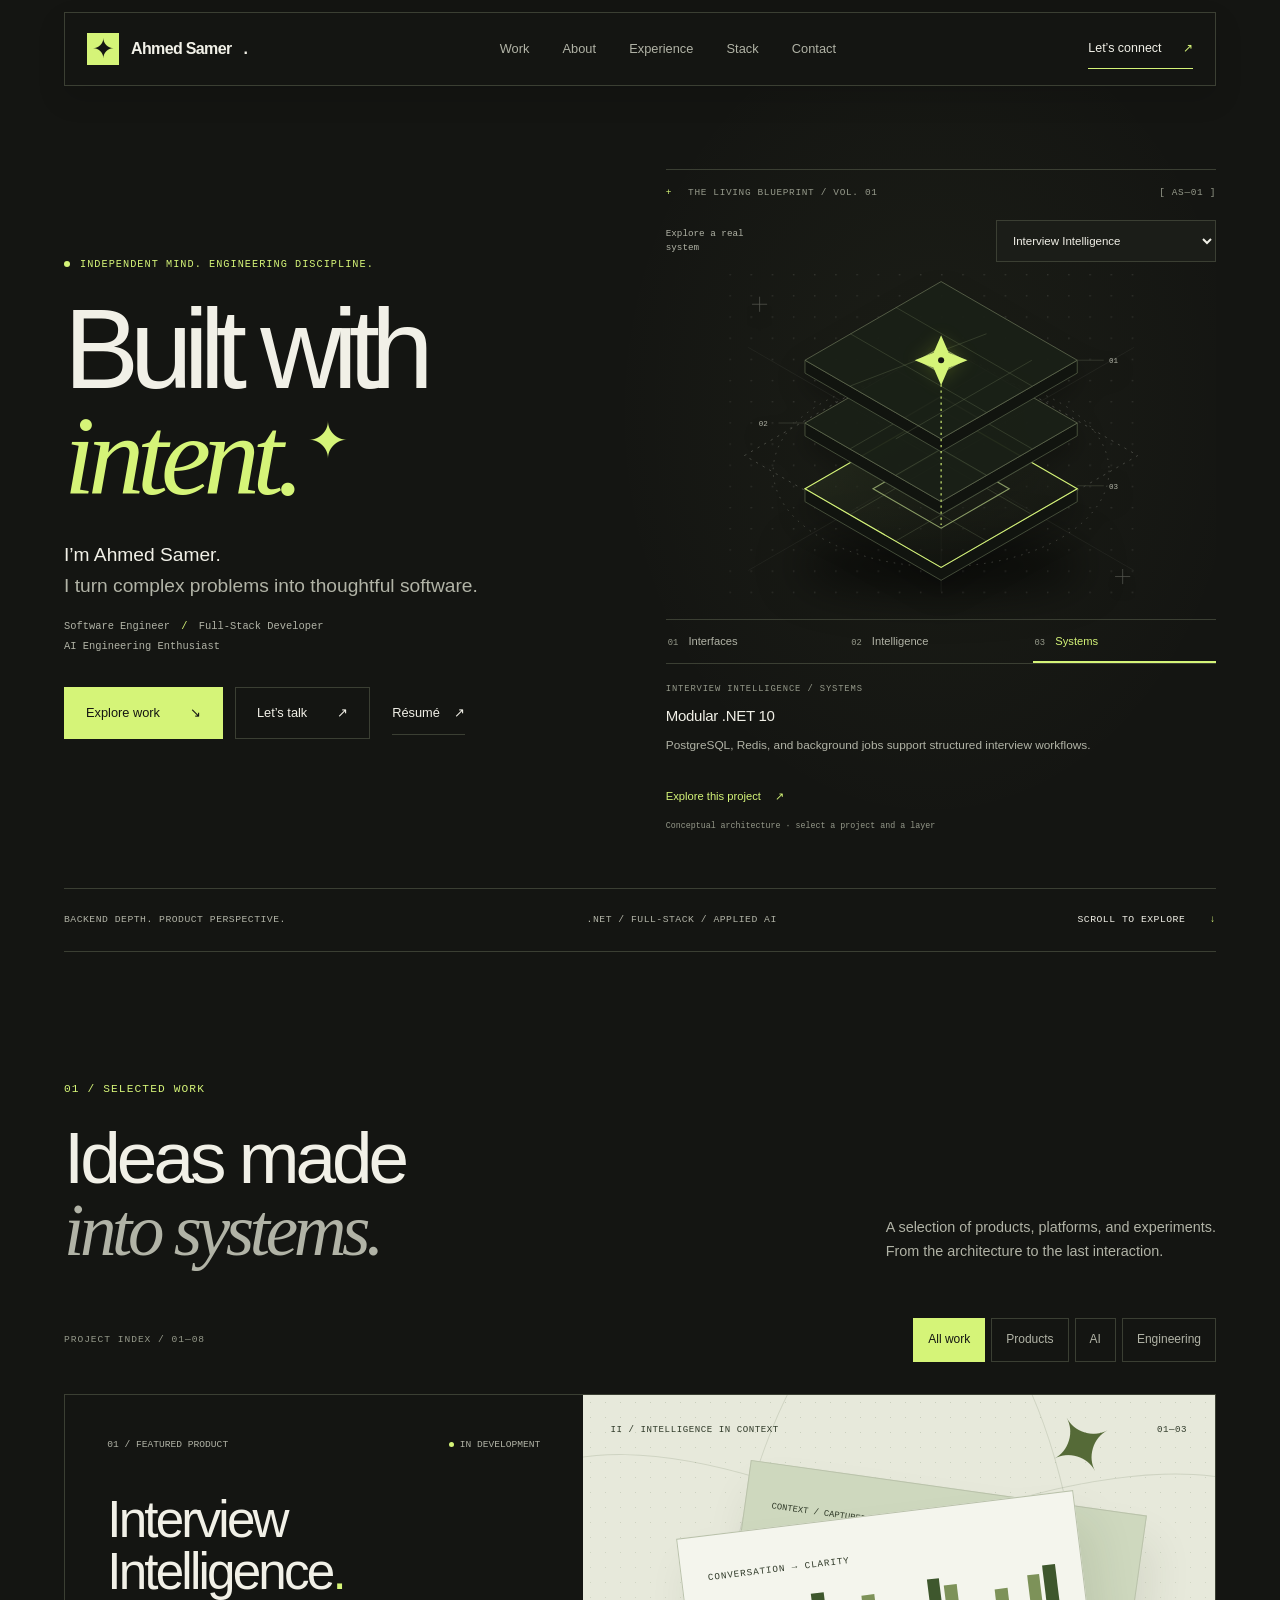
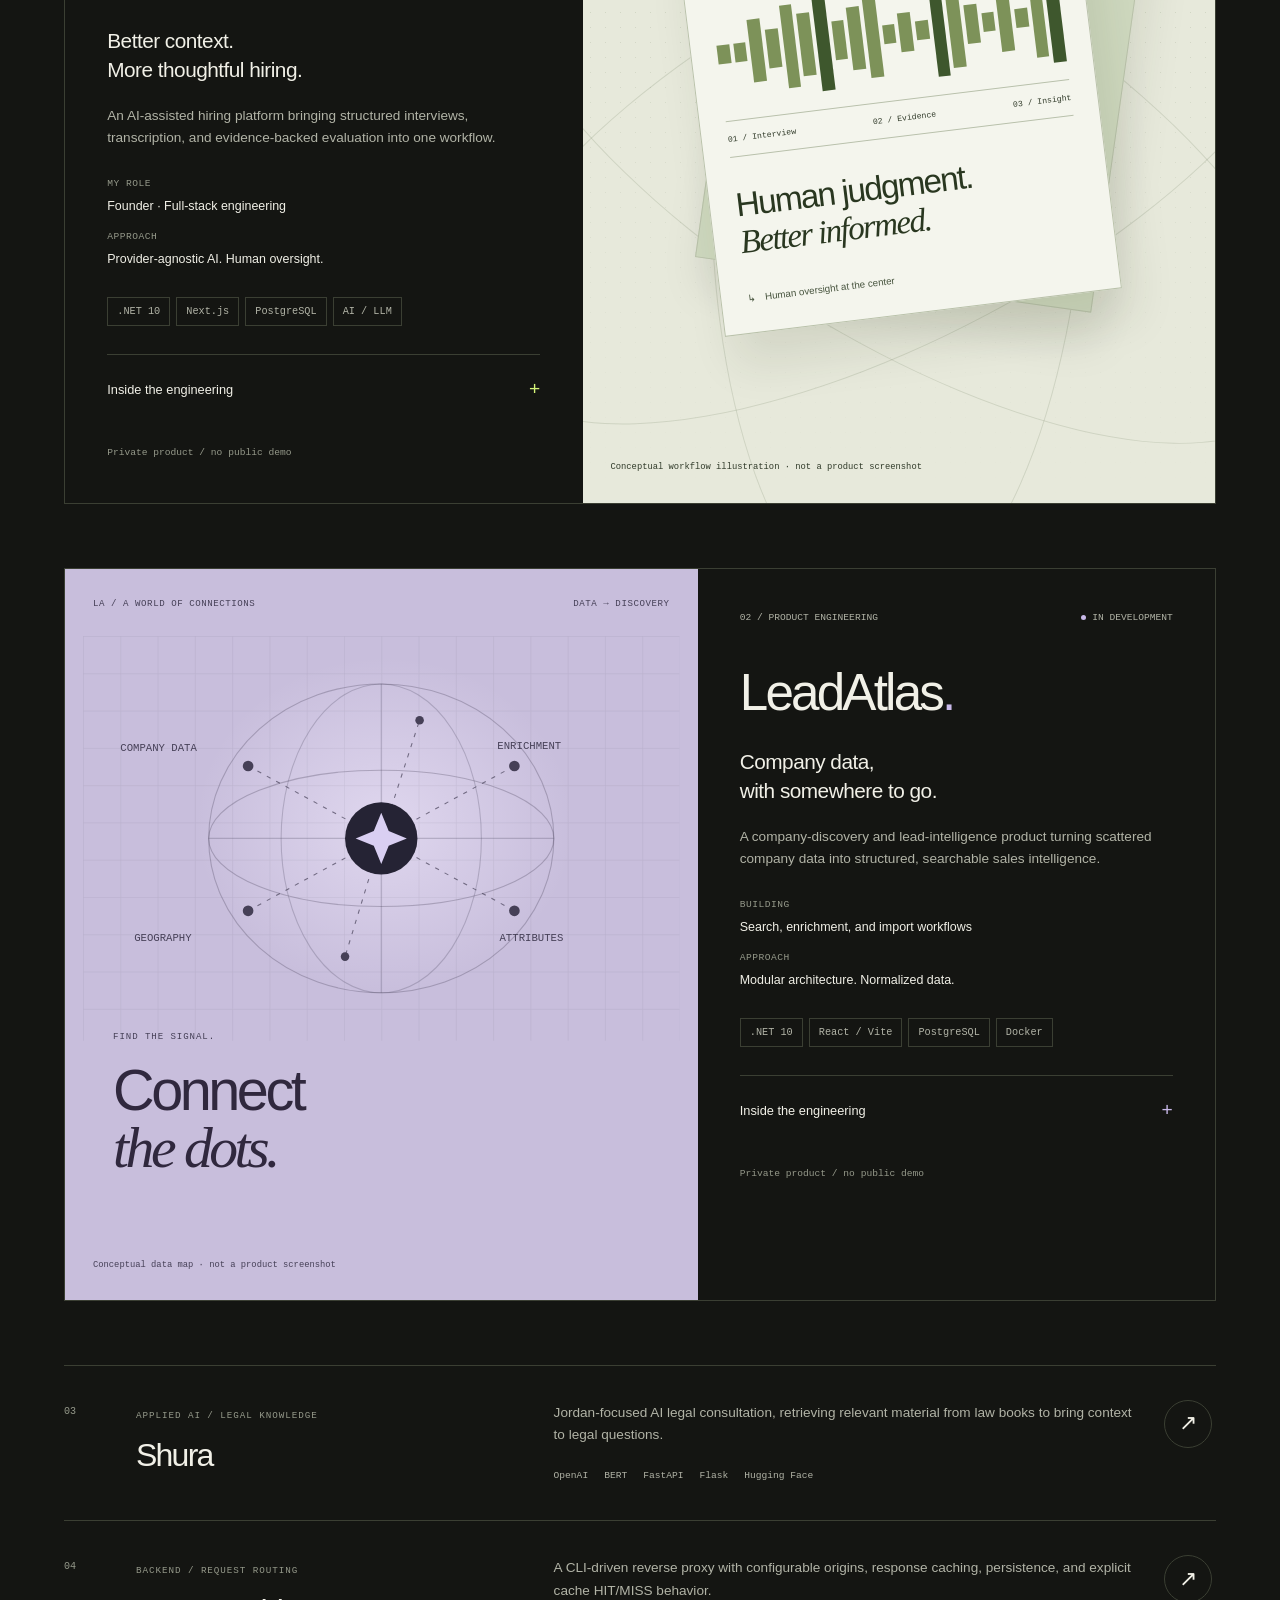
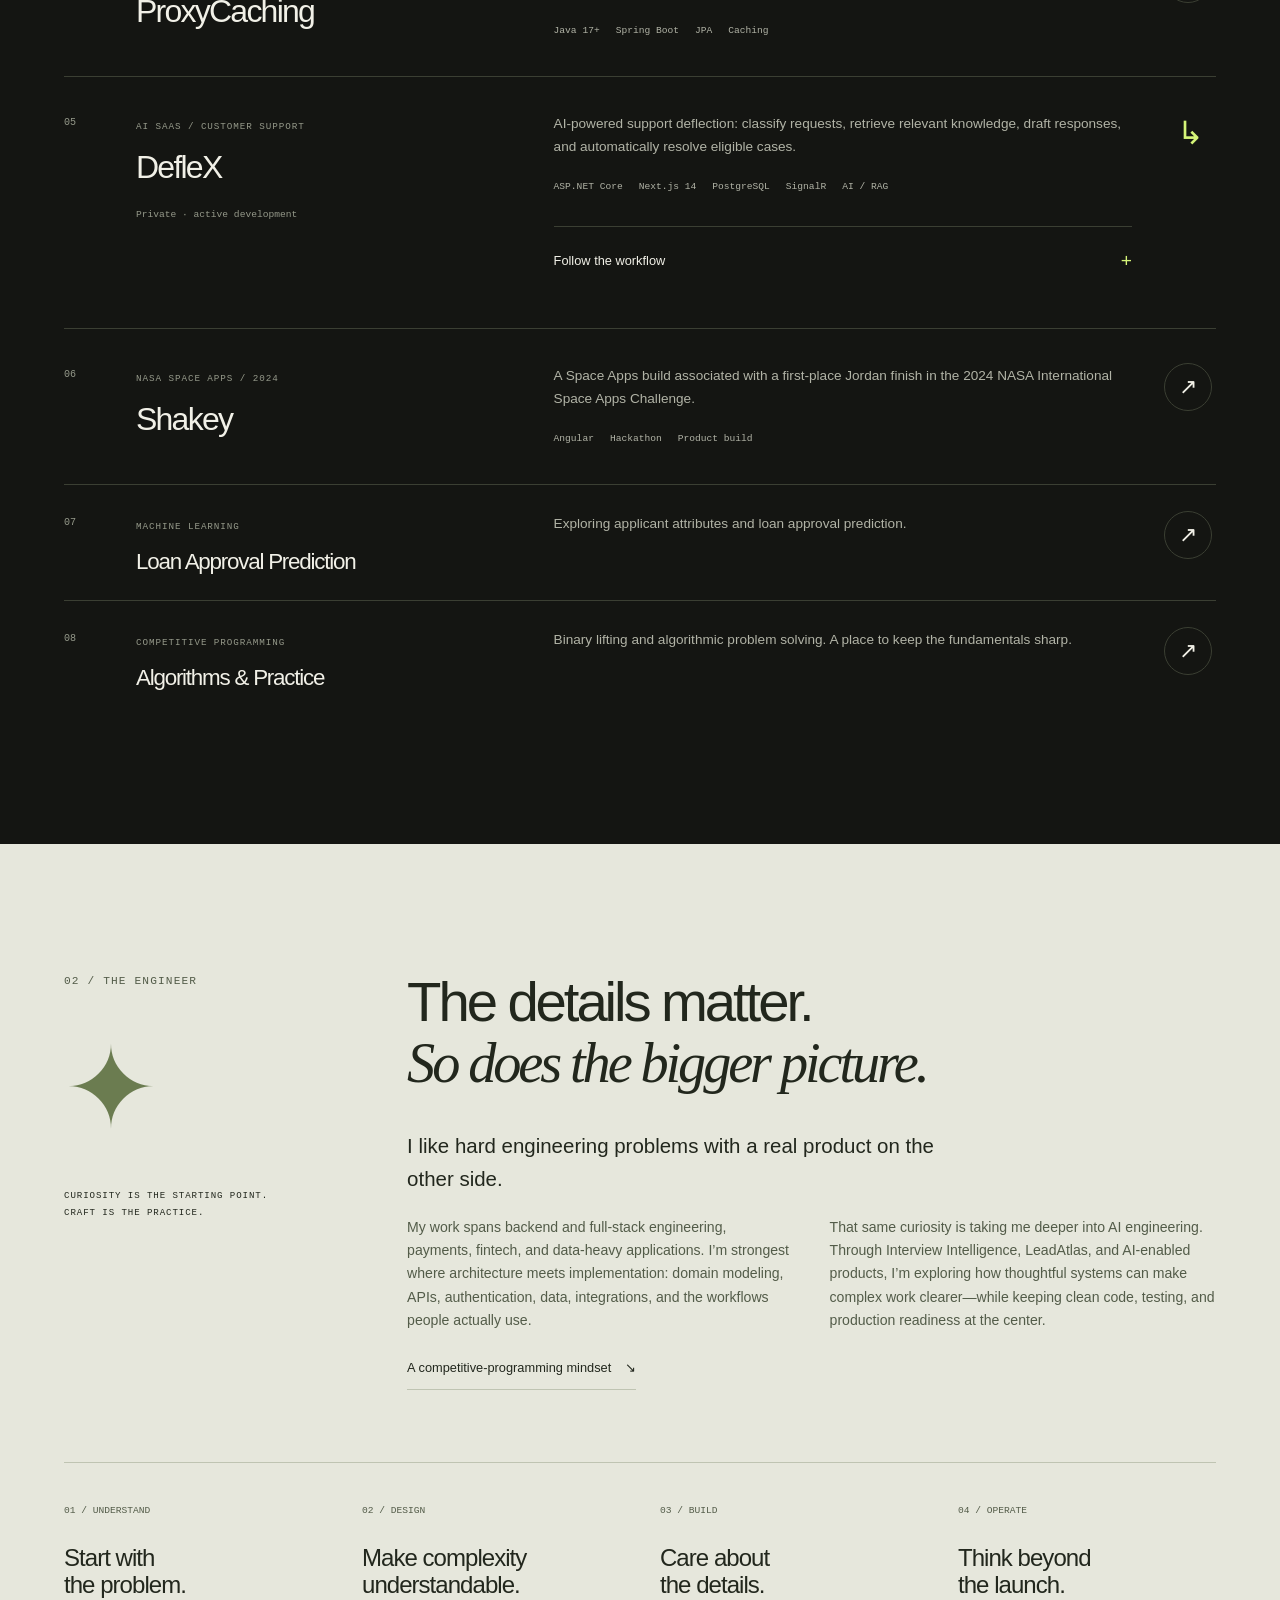
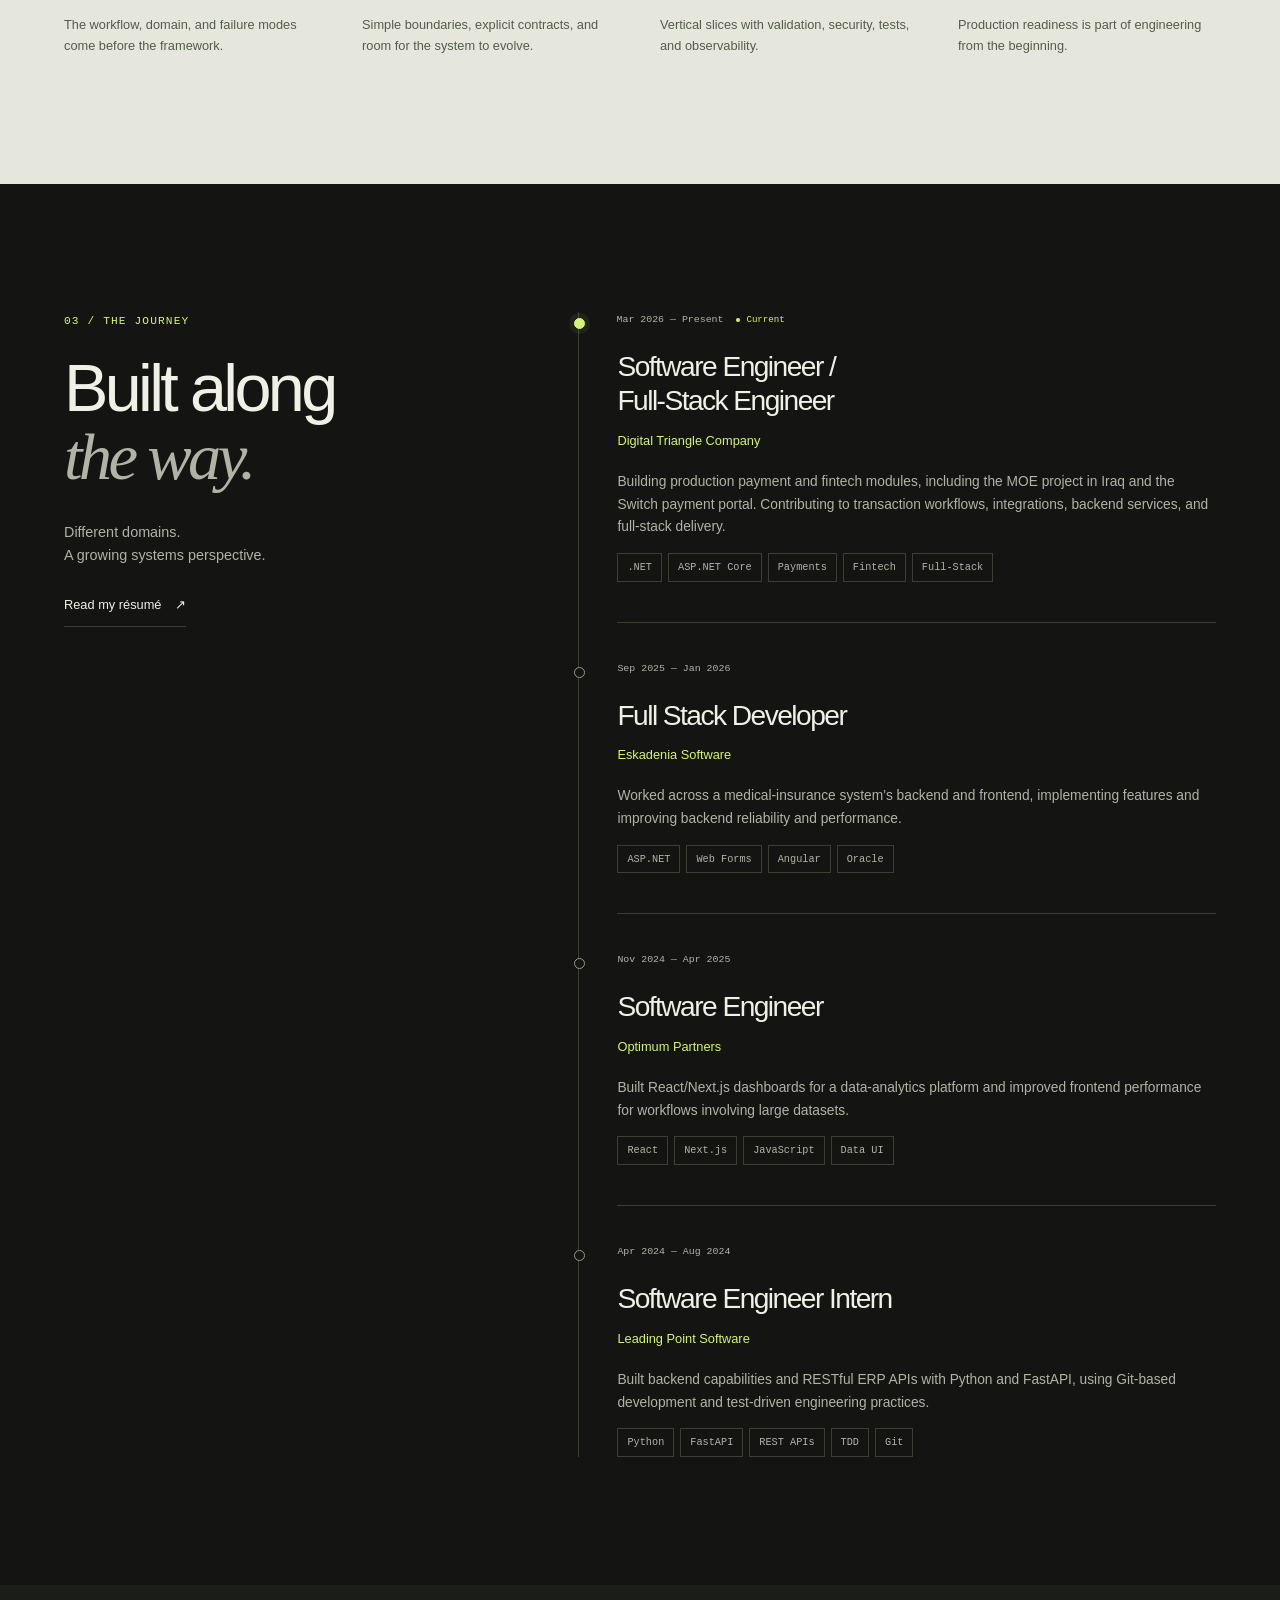
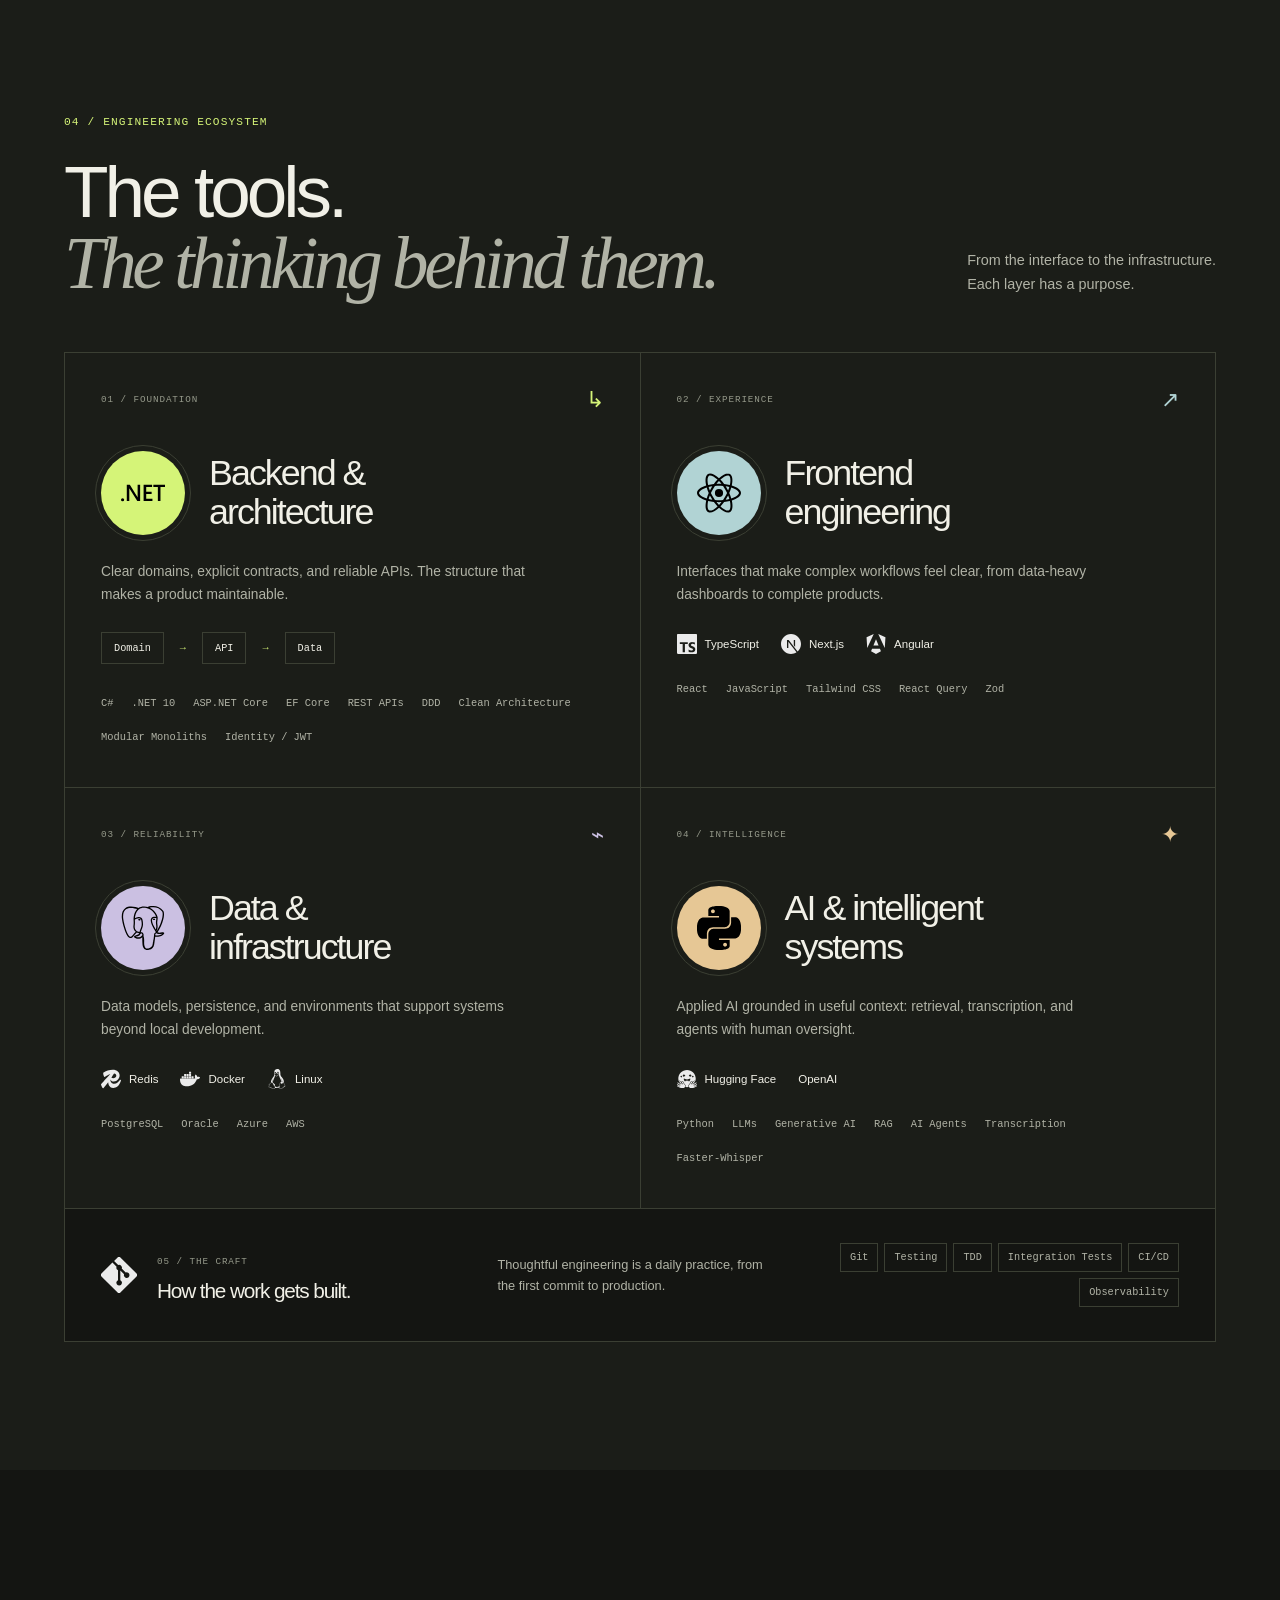
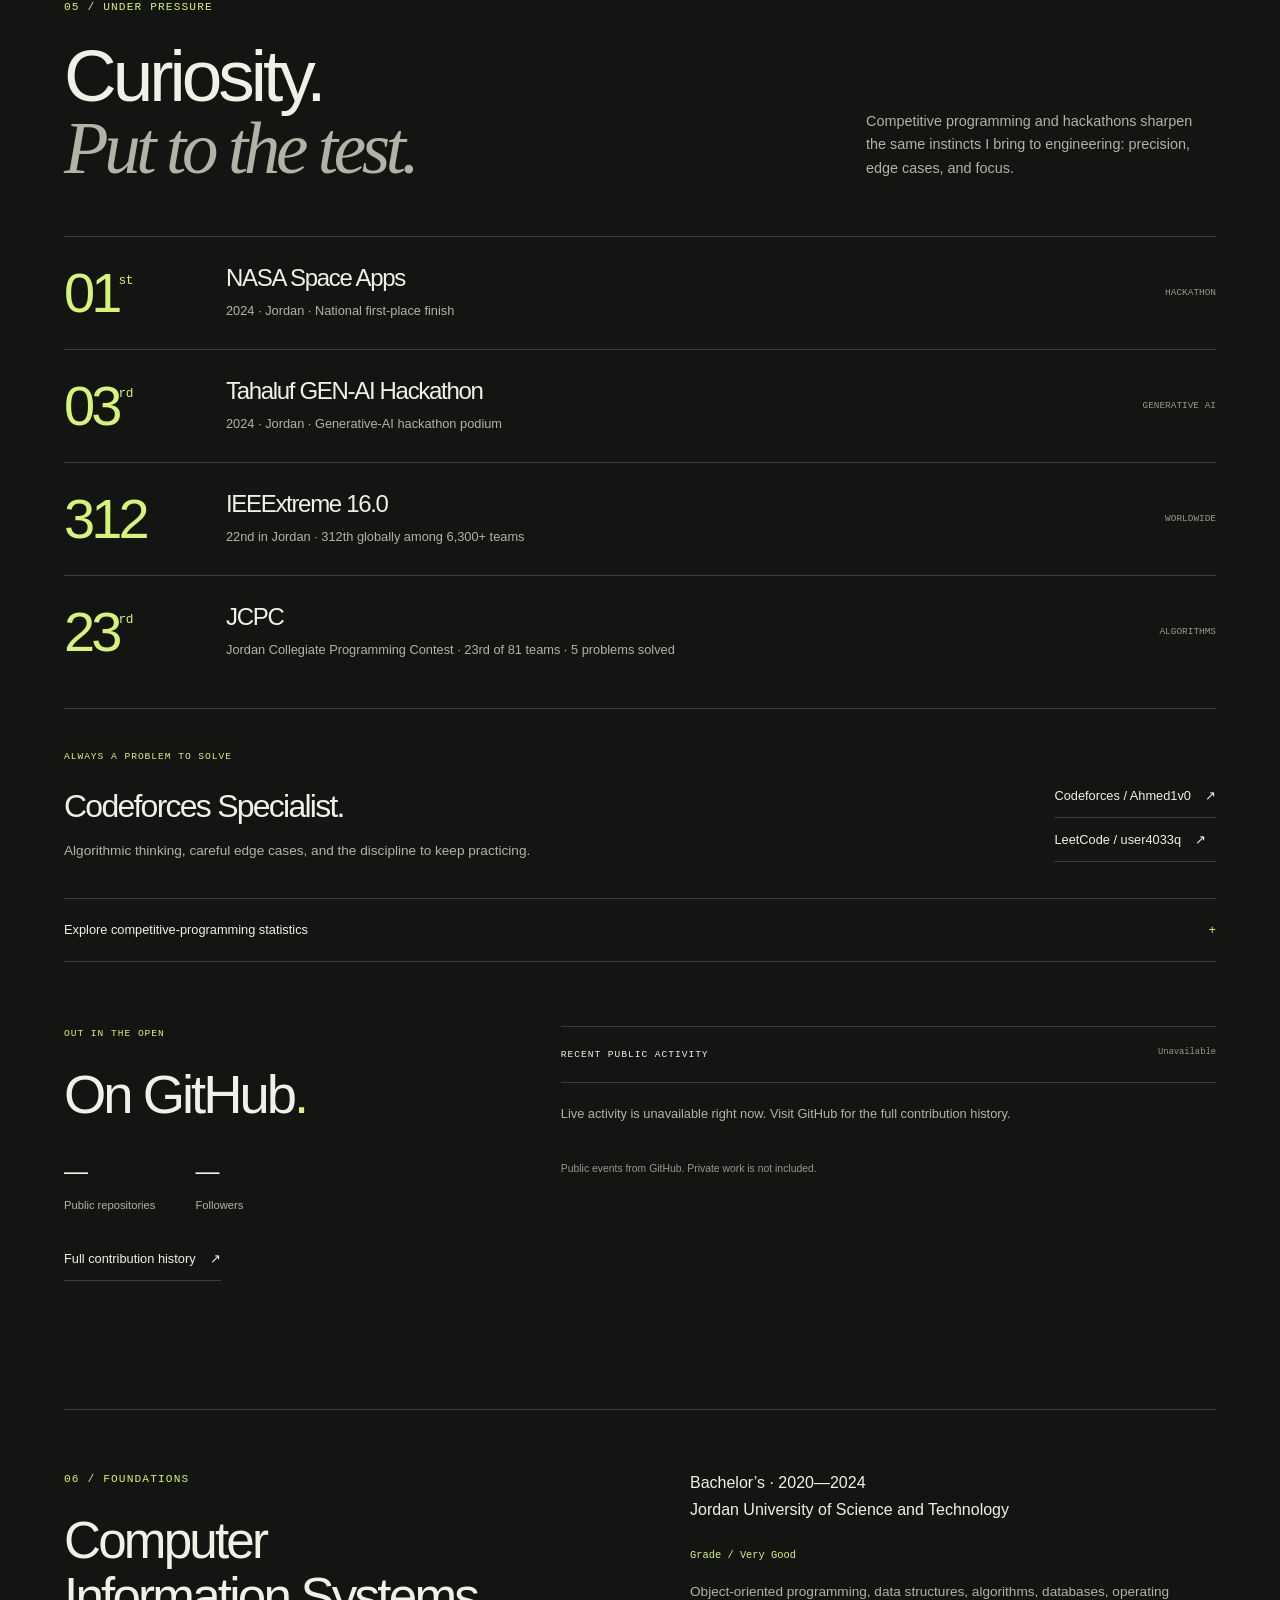
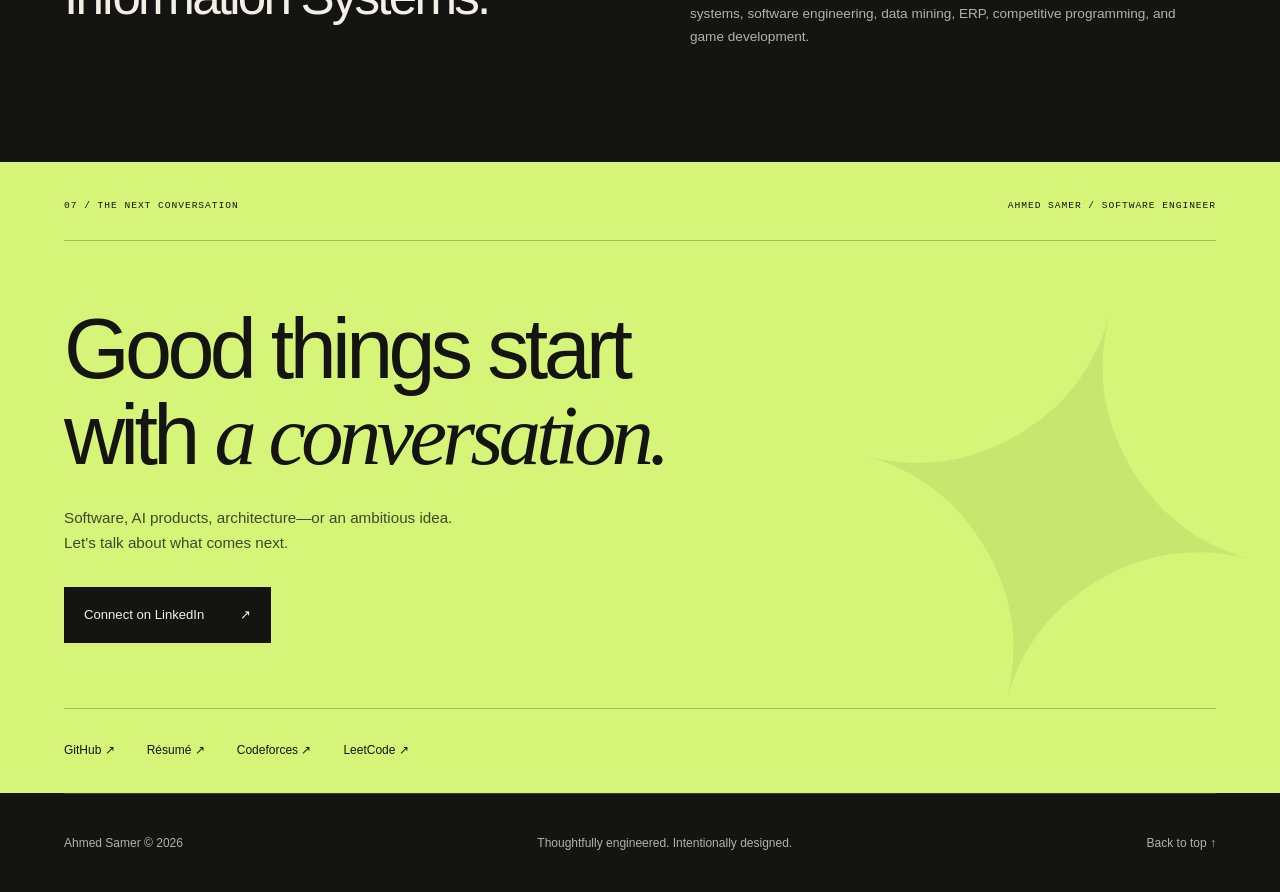
==== commit a1d2aa51: "Update LinkedIn profile URL" ====
--- a/index.html
+++ b/index.html
@@ -18,7 +18,7 @@
   <meta name="twitter:description" content="Thoughtful software. From backend architecture to AI products.">
   <meta name="twitter:image" content="./assets/social-card.png">
   <link rel="icon" href="./assets/favicon.svg" type="image/svg+xml">
-  <script type="application/ld+json">{"@context":"https://schema.org","@type":"Person","name":"Ahmed Samer","jobTitle":"Software Engineer","sameAs":["https://github.com/ahmed1v0","https://www.linkedin.com/in/ahmed-samer-a5ab7620a","https://codeforces.com/profile/Ahmed1v0"]}</script>
+  <script type="application/ld+json">{"@context":"https://schema.org","@type":"Person","name":"Ahmed Samer","jobTitle":"Software Engineer","sameAs":["https://github.com/ahmed1v0","https://www.linkedin.com/in/ahmed-shanableh-a5ab7620a/","https://codeforces.com/profile/Ahmed1v0"]}</script>
   <link rel="stylesheet" href="./styles.css">
 </head>
 <body id="top">
@@ -30,7 +30,7 @@
       <div class="navlinks" id="navigation">
         <a href="#projects">Work</a><a href="#about">About</a><a href="#experience">Experience</a><a href="#skills">Stack</a><a href="#contact">Contact</a>
       </div>
-      <a class="nav-contact" href="https://www.linkedin.com/in/ahmed-samer-a5ab7620a" target="_blank" rel="noopener noreferrer">Let’s connect <span aria-hidden="true">↗</span></a>
+      <a class="nav-contact" href="https://www.linkedin.com/in/ahmed-shanableh-a5ab7620a/" target="_blank" rel="noopener noreferrer">Let’s connect <span aria-hidden="true">↗</span></a>
     </nav>
     <div class="scroll-progress" aria-hidden="true"></div>
   </header>
@@ -205,7 +205,7 @@
 
     <section class="shell education-section" aria-labelledby="education-title"><div><p class="eyebrow">06 / Foundations</p><h2 id="education-title">Computer Information Systems.</h2></div><div><p class="education-degree">Bachelor’s · 2020—2024<br>Jordan University of Science and Technology</p><span class="education-grade">Grade / Very Good</span><p>Object-oriented programming, data structures, algorithms, databases, operating systems, software engineering, data mining, ERP, competitive programming, and game development.</p></div></section>
 
-    <section class="contact-section" id="contact" aria-labelledby="contact-title"><div class="shell contact-layout"><div class="contact-topline"><span class="mono">07 / The next conversation</span><span class="mono">Ahmed Samer / Software Engineer</span></div><div class="contact-message reveal"><h2 id="contact-title">Good things start<br>with <em>a conversation.</em></h2><p>Software, AI products, architecture—or an ambitious idea.<br>Let’s talk about what comes next.</p><a class="contact-cta" href="https://www.linkedin.com/in/ahmed-samer-a5ab7620a" target="_blank" rel="noopener noreferrer">Connect on LinkedIn <span aria-hidden="true">↗</span></a></div><span class="contact-signal" aria-hidden="true">✦</span><div class="contact-bottom"><a href="https://github.com/ahmed1v0" target="_blank" rel="noopener noreferrer">GitHub ↗</a><a href="./resume.html">Résumé ↗</a><a href="https://codeforces.com/profile/Ahmed1v0" target="_blank" rel="noopener noreferrer">Codeforces ↗</a><a href="https://leetcode.com/u/user4033q/" target="_blank" rel="noopener noreferrer">LeetCode ↗</a></div></div></section>  </main>
+    <section class="contact-section" id="contact" aria-labelledby="contact-title"><div class="shell contact-layout"><div class="contact-topline"><span class="mono">07 / The next conversation</span><span class="mono">Ahmed Samer / Software Engineer</span></div><div class="contact-message reveal"><h2 id="contact-title">Good things start<br>with <em>a conversation.</em></h2><p>Software, AI products, architecture—or an ambitious idea.<br>Let’s talk about what comes next.</p><a class="contact-cta" href="https://www.linkedin.com/in/ahmed-shanableh-a5ab7620a/" target="_blank" rel="noopener noreferrer">Connect on LinkedIn <span aria-hidden="true">↗</span></a></div><span class="contact-signal" aria-hidden="true">✦</span><div class="contact-bottom"><a href="https://github.com/ahmed1v0" target="_blank" rel="noopener noreferrer">GitHub ↗</a><a href="./resume.html">Résumé ↗</a><a href="https://codeforces.com/profile/Ahmed1v0" target="_blank" rel="noopener noreferrer">Codeforces ↗</a><a href="https://leetcode.com/u/user4033q/" target="_blank" rel="noopener noreferrer">LeetCode ↗</a></div></div></section>  </main>
 
   <footer class="shell"><span>Ahmed Samer © 2026</span><span>Thoughtfully engineered. Intentionally designed.</span><a href="#top">Back to top ↑</a></footer>
   <script src="./script.js" defer></script>
--- a/styles.css
+++ b/styles.css
@@ -541,6 +541,7 @@
 }
 @media (max-width: 380px) {
   .brand { gap: 8px; font-size: .9rem; }
+  .hero h1 { font-size: clamp(3.8rem, 19vw, 4.5rem); }
   .menu-toggle { font-size: .75rem; padding-inline: 10px; }
   .principles-strip { grid-template-columns: 1fr; }
   .stack-identity h3 { font-size: 1.65rem; }
